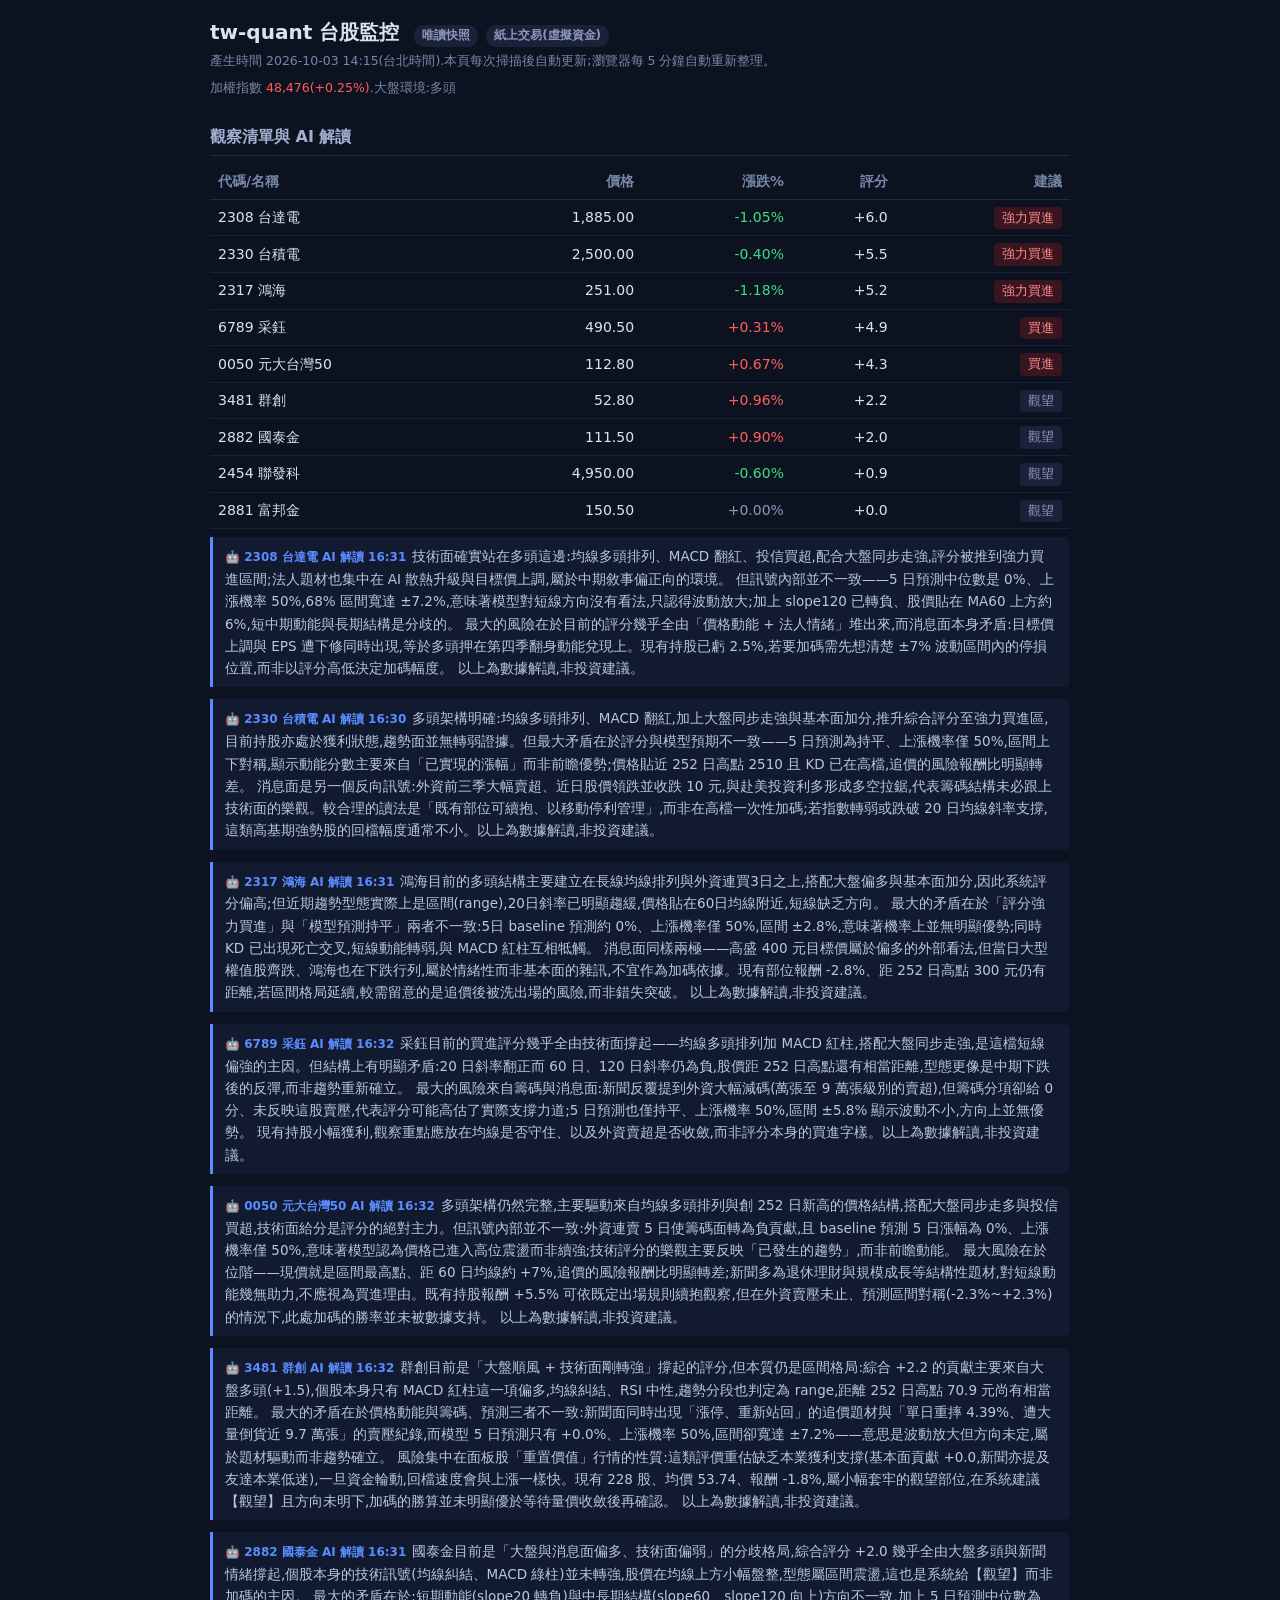
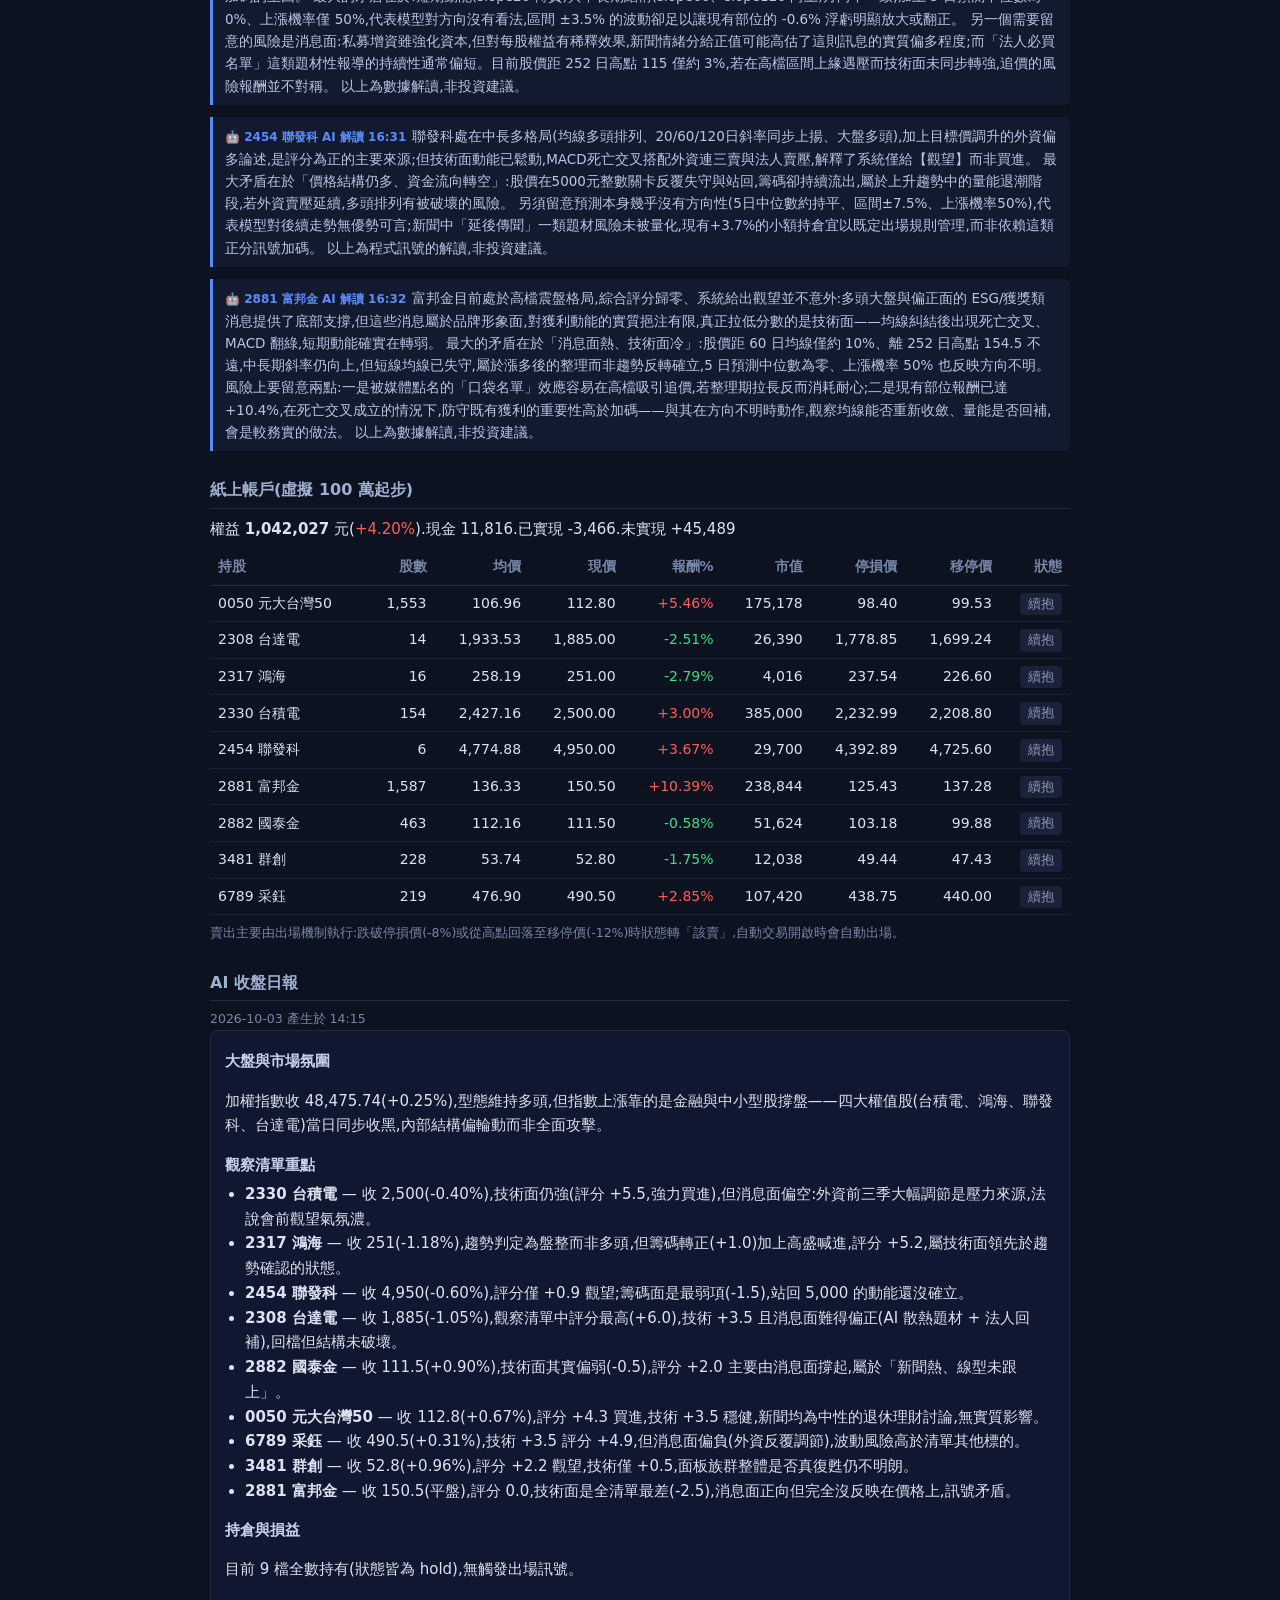
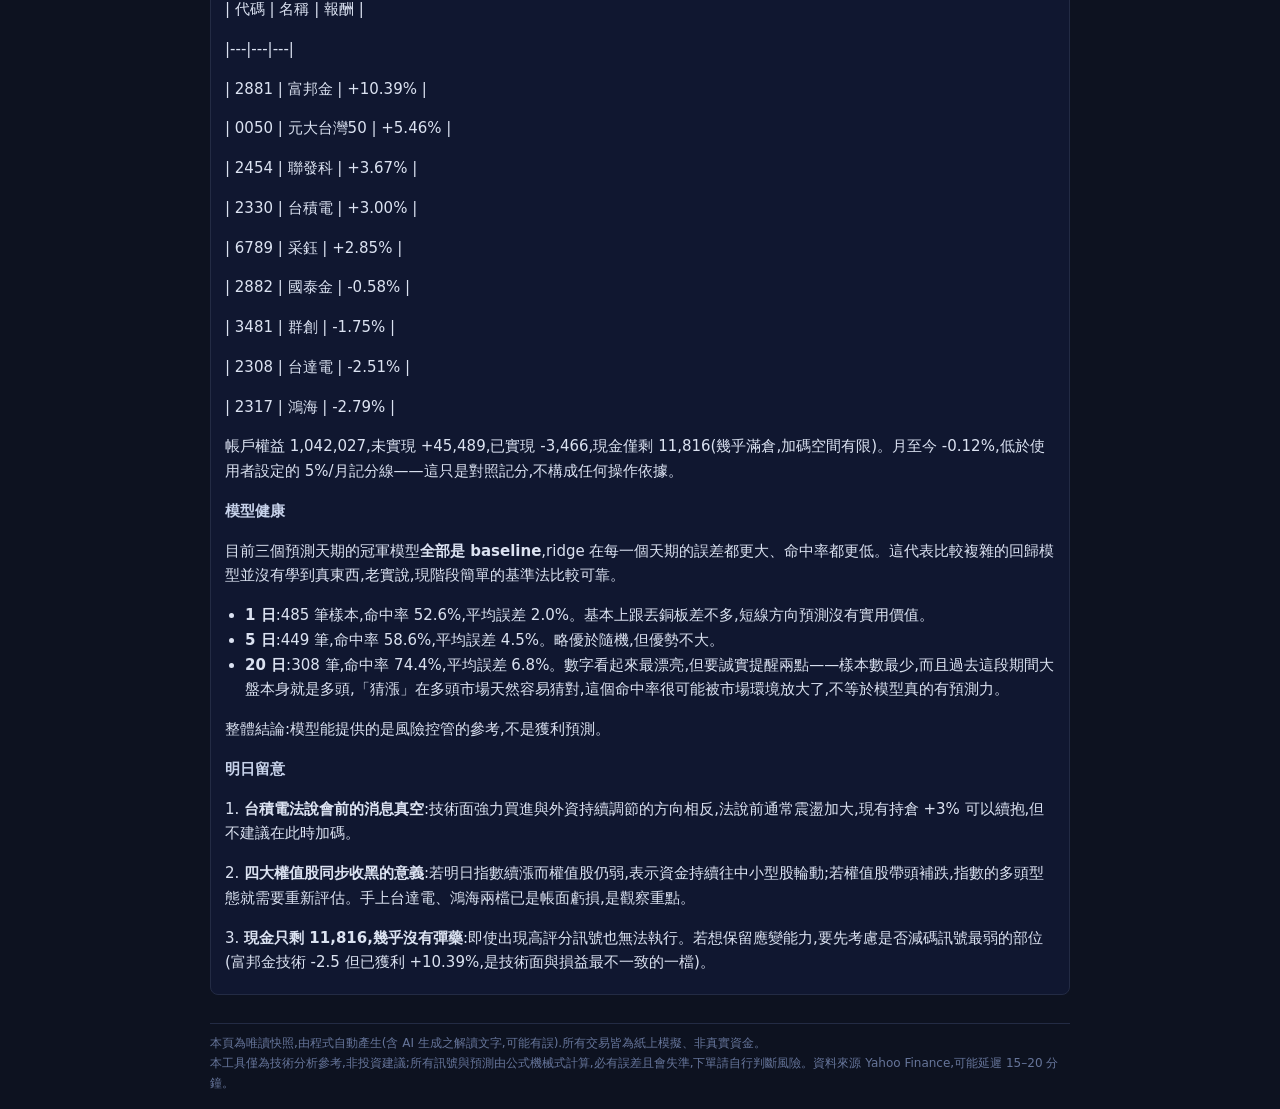
==== simple.html @ 651f79fe "snapshot 2026-10-03T14:15:48+08:00" ====
<!DOCTYPE html><html lang='zh-Hant'><head><meta charset='utf-8'><meta name='viewport' content='width=device-width,initial-scale=1'><meta http-equiv='refresh' content='300'><title>tw-quant 家用唯讀快照</title><style>
:root{color-scheme:dark}
body{margin:0;padding:16px;background:#0d1220;color:#dbe2f1;
  font:15px/1.65 "Microsoft JhengHei","PingFang TC",system-ui,sans-serif}
.wrap{max-width:860px;margin:0 auto}
h1{font-size:20px;margin:0 0 2px}
h2{font-size:16px;margin:26px 0 8px;color:#9fb0d0;border-bottom:1px solid #232b44;padding-bottom:4px}
h3,h4{margin:14px 0 4px;color:#c7d2ea}
.meta{color:#7787a8;font-size:12.5px}
table{width:100%;border-collapse:collapse;margin:8px 0;font-size:14px}
th{color:#7787a8;font-weight:600;text-align:right;padding:6px 8px;border-bottom:1px solid #232b44}
td{padding:6px 8px;text-align:right;border-bottom:1px solid #1a2138}
th:first-child,td:first-child{text-align:left}
.up{color:#ff5d5d}.down{color:#3ddc84}.flat{color:#8b98b8}
.rec{display:inline-block;padding:1px 8px;border-radius:4px;font-size:12.5px}
.rec.buy{background:#3a1520;color:#ff8a8a}.rec.sell{background:#0f2b1d;color:#5fe3a1}
.rec.hold{background:#1a2138;color:#8b98b8}
.ai{margin:2px 0 12px;padding:8px 12px;background:#121a30;border-left:3px solid #5b8cff;
  border-radius:0 6px 6px 0;font-size:13.5px;color:#b9c6e2}
.ai .t{color:#5b8cff;font-weight:600;font-size:12px;margin-right:6px}
.report{padding:4px 14px;background:#101730;border:1px solid #232b44;border-radius:8px}
.report ul{margin:4px 0;padding-left:20px}
.foot{margin-top:28px;padding-top:10px;border-top:1px solid #232b44;color:#66759a;font-size:12px}
.badge{display:inline-block;padding:1px 8px;border-radius:10px;background:#1a2138;
  color:#8b98b8;font-size:12px;margin-left:8px}
</style></head><body><div class='wrap'><h1>tw-quant 台股監控 <span class='badge'>唯讀快照</span><span class='badge'>紙上交易(虛擬資金)</span></h1><div class='meta'>產生時間 2026-10-03 14:15(台北時間).本頁每次掃描後自動更新;瀏覽器每 5 分鐘自動重新整理。</div><div class='meta' style='margin-top:6px'>加權指數 <span class='up'>48,476(+0.25%)</span>.大盤環境:多頭</div><h2>觀察清單與 AI 解讀</h2><table><tr><th>代碼/名稱</th><th>價格</th><th>漲跌%</th><th>評分</th><th>建議</th></tr><tr><td>2308 台達電</td><td>1,885.00</td><td class='down'>-1.05%</td><td>+6.0</td><td><span class='rec buy'>強力買進</span></td></tr><tr><td>2330 台積電</td><td>2,500.00</td><td class='down'>-0.40%</td><td>+5.5</td><td><span class='rec buy'>強力買進</span></td></tr><tr><td>2317 鴻海</td><td>251.00</td><td class='down'>-1.18%</td><td>+5.2</td><td><span class='rec buy'>強力買進</span></td></tr><tr><td>6789 采鈺</td><td>490.50</td><td class='up'>+0.31%</td><td>+4.9</td><td><span class='rec buy'>買進</span></td></tr><tr><td>0050 元大台灣50</td><td>112.80</td><td class='up'>+0.67%</td><td>+4.3</td><td><span class='rec buy'>買進</span></td></tr><tr><td>3481 群創</td><td>52.80</td><td class='up'>+0.96%</td><td>+2.2</td><td><span class='rec hold'>觀望</span></td></tr><tr><td>2882 國泰金</td><td>111.50</td><td class='up'>+0.90%</td><td>+2.0</td><td><span class='rec hold'>觀望</span></td></tr><tr><td>2454 聯發科</td><td>4,950.00</td><td class='down'>-0.60%</td><td>+0.9</td><td><span class='rec hold'>觀望</span></td></tr><tr><td>2881 富邦金</td><td>150.50</td><td class='flat'>+0.00%</td><td>+0.0</td><td><span class='rec hold'>觀望</span></td></tr></table><div class='ai'><span class='t'>🤖 2308 台達電 AI 解讀 16:31</span>技術面確實站在多頭這邊:均線多頭排列、MACD 翻紅、投信買超,配合大盤同步走強,評分被推到強力買進區間;法人題材也集中在 AI 散熱升級與目標價上調,屬於中期敘事偏正向的環境。

但訊號內部並不一致——5 日預測中位數是 0%、上漲機率 50%,68% 區間寬達 ±7.2%,意味著模型對短線方向沒有看法,只認得波動放大;加上 slope120 已轉負、股價貼在 MA60 上方約 6%,短中期動能與長期結構是分歧的。

最大的風險在於目前的評分幾乎全由「價格動能 + 法人情緒」堆出來,而消息面本身矛盾:目標價上調與 EPS 遭下修同時出現,等於多頭押在第四季翻身動能兌現上。現有持股已虧 2.5%,若要加碼需先想清楚 ±7% 波動區間內的停損位置,而非以評分高低決定加碼幅度。

以上為數據解讀,非投資建議。</div><div class='ai'><span class='t'>🤖 2330 台積電 AI 解讀 16:30</span>多頭架構明確:均線多頭排列、MACD 翻紅,加上大盤同步走強與基本面加分,推升綜合評分至強力買進區,目前持股亦處於獲利狀態,趨勢面並無轉弱證據。但最大矛盾在於評分與模型預期不一致——5 日預測為持平、上漲機率僅 50%,區間上下對稱,顯示動能分數主要來自「已實現的漲幅」而非前瞻優勢;價格貼近 252 日高點 2510 且 KD 已在高檔,追價的風險報酬比明顯轉差。

消息面是另一個反向訊號:外資前三季大幅賣超、近日股價領跌並收跌 10 元,與赴美投資利多形成多空拉鋸,代表籌碼結構未必跟上技術面的樂觀。較合理的讀法是「既有部位可續抱、以移動停利管理」,而非在高檔一次性加碼;若指數轉弱或跌破 20 日均線斜率支撐,這類高基期強勢股的回檔幅度通常不小。以上為數據解讀,非投資建議。</div><div class='ai'><span class='t'>🤖 2317 鴻海 AI 解讀 16:31</span>鴻海目前的多頭結構主要建立在長線均線排列與外資連買3日之上,搭配大盤偏多與基本面加分,因此系統評分偏高;但近期趨勢型態實際上是區間(range),20日斜率已明顯趨緩,價格貼在60日均線附近,短線缺乏方向。

最大的矛盾在於「評分強力買進」與「模型預測持平」兩者不一致:5日 baseline 預測約 0%、上漲機率僅 50%,區間 ±2.8%,意味著機率上並無明顯優勢;同時 KD 已出現死亡交叉,短線動能轉弱,與 MACD 紅柱互相牴觸。

消息面同樣兩極——高盛 400 元目標價屬於偏多的外部看法,但當日大型權值股齊跌、鴻海也在下跌行列,屬於情緒性而非基本面的雜訊,不宜作為加碼依據。現有部位報酬 -2.8%、距 252 日高點 300 元仍有距離,若區間格局延續,較需留意的是追價後被洗出場的風險,而非錯失突破。

以上為數據解讀,非投資建議。</div><div class='ai'><span class='t'>🤖 6789 采鈺 AI 解讀 16:32</span>采鈺目前的買進評分幾乎全由技術面撐起——均線多頭排列加 MACD 紅柱,搭配大盤同步走強,是這檔短線偏強的主因。但結構上有明顯矛盾:20 日斜率翻正而 60 日、120 日斜率仍為負,股價距 252 日高點還有相當距離,型態更像是中期下跌後的反彈,而非趨勢重新確立。

最大的風險來自籌碼與消息面:新聞反覆提到外資大幅減碼(萬張至 9 萬張級別的賣超),但籌碼分項卻給 0 分、未反映這股賣壓,代表評分可能高估了實際支撐力道;5 日預測也僅持平、上漲機率 50%,區間 ±5.8% 顯示波動不小,方向上並無優勢。

現有持股小幅獲利,觀察重點應放在均線是否守住、以及外資賣超是否收斂,而非評分本身的買進字樣。以上為數據解讀,非投資建議。</div><div class='ai'><span class='t'>🤖 0050 元大台灣50 AI 解讀 16:32</span>多頭架構仍然完整,主要驅動來自均線多頭排列與創 252 日新高的價格結構,搭配大盤同步走多與投信買超,技術面給分是評分的絕對主力。但訊號內部並不一致:外資連賣 5 日使籌碼面轉為負貢獻,且 baseline 預測 5 日漲幅為 0%、上漲機率僅 50%,意味著模型認為價格已進入高位震盪而非續強;技術評分的樂觀主要反映「已發生的趨勢」,而非前瞻動能。

最大風險在於位階——現價就是區間最高點、距 60 日均線約 +7%,追價的風險報酬比明顯轉差;新聞多為退休理財與規模成長等結構性題材,對短線動能幾無助力,不應視為買進理由。既有持股報酬 +5.5% 可依既定出場規則續抱觀察,但在外資賣壓未止、預測區間對稱(-2.3%~+2.3%)的情況下,此處加碼的勝率並未被數據支持。

以上為數據解讀,非投資建議。</div><div class='ai'><span class='t'>🤖 3481 群創 AI 解讀 16:32</span>群創目前是「大盤順風 + 技術面剛轉強」撐起的評分,但本質仍是區間格局:綜合 +2.2 的貢獻主要來自大盤多頭(+1.5),個股本身只有 MACD 紅柱這一項偏多,均線糾結、RSI 中性,趨勢分段也判定為 range,距離 252 日高點 70.9 元尚有相當距離。

最大的矛盾在於價格動能與籌碼、預測三者不一致:新聞面同時出現「漲停、重新站回」的追價題材與「單日重摔 4.39%、遭大量倒貨近 9.7 萬張」的賣壓紀錄,而模型 5 日預測只有 +0.0%、上漲機率 50%,區間卻寬達 ±7.2%——意思是波動放大但方向未定,屬於題材驅動而非趨勢確立。

風險集中在面板股「重置價值」行情的性質:這類評價重估缺乏本業獲利支撐(基本面貢獻 +0.0,新聞亦提及友達本業低迷),一旦資金輪動,回檔速度會與上漲一樣快。現有 228 股、均價 53.74、報酬 -1.8%,屬小幅套牢的觀望部位,在系統建議【觀望】且方向未明下,加碼的勝算並未明顯優於等待量價收斂後再確認。

以上為數據解讀,非投資建議。</div><div class='ai'><span class='t'>🤖 2882 國泰金 AI 解讀 16:31</span>國泰金目前是「大盤與消息面偏多、技術面偏弱」的分歧格局,綜合評分 +2.0 幾乎全由大盤多頭與新聞情緒撐起,個股本身的技術訊號(均線糾結、MACD 綠柱)並未轉強,股價在均線上方小幅盤整,型態屬區間震盪,這也是系統給【觀望】而非加碼的主因。

最大的矛盾在於:短期動能(slope20 轉負)與中長期結構(slope60、slope120 向上)方向不一致,加上 5 日預測中位數為 0%、上漲機率僅 50%,代表模型對方向沒有看法,區間 ±3.5% 的波動卻足以讓現有部位的 -0.6% 浮虧明顯放大或翻正。

另一個需要留意的風險是消息面:私募增資雖強化資本,但對每股權益有稀釋效果,新聞情緒分給正值可能高估了這則訊息的實質偏多程度;而「法人必買名單」這類題材性報導的持續性通常偏短。目前股價距 252 日高點 115 僅約 3%,若在高檔區間上緣遇壓而技術面未同步轉強,追價的風險報酬並不對稱。

以上為數據解讀,非投資建議。</div><div class='ai'><span class='t'>🤖 2454 聯發科 AI 解讀 16:31</span>聯發科處在中長多格局(均線多頭排列、20/60/120日斜率同步上揚、大盤多頭),加上目標價調升的外資偏多論述,是評分為正的主要來源;但技術面動能已鬆動,MACD死亡交叉搭配外資連三賣與法人賣壓,解釋了系統僅給【觀望】而非買進。

最大矛盾在於「價格結構仍多、資金流向轉空」:股價在5000元整數關卡反覆失守與站回,籌碼卻持續流出,屬於上升趨勢中的量能退潮階段,若外資賣壓延續,多頭排列有被破壞的風險。

另須留意預測本身幾乎沒有方向性(5日中位數約持平、區間±7.5%、上漲機率50%),代表模型對後續走勢無優勢可言;新聞中「延後傳聞」一類題材風險未被量化,現有+3.7%的小額持倉宜以既定出場規則管理,而非依賴這類正分訊號加碼。

以上為程式訊號的解讀,非投資建議。</div><div class='ai'><span class='t'>🤖 2881 富邦金 AI 解讀 16:32</span>富邦金目前處於高檔震盤格局,綜合評分歸零、系統給出觀望並不意外:多頭大盤與偏正面的 ESG/獲獎類消息提供了底部支撐,但這些消息屬於品牌形象面,對獲利動能的實質挹注有限,真正拉低分數的是技術面——均線糾結後出現死亡交叉、MACD 翻綠,短期動能確實在轉弱。

最大的矛盾在於「消息面熱、技術面冷」:股價距 60 日均線僅約 10%、離 252 日高點 154.5 不遠,中長期斜率仍向上,但短線均線已失守,屬於漲多後的整理而非趨勢反轉確立,5 日預測中位數為零、上漲機率 50% 也反映方向不明。

風險上要留意兩點:一是被媒體點名的「口袋名單」效應容易在高檔吸引追價,若整理期拉長反而消耗耐心;二是現有部位報酬已達 +10.4%,在死亡交叉成立的情況下,防守既有獲利的重要性高於加碼——與其在方向不明時動作,觀察均線能否重新收斂、量能是否回補,會是較務實的做法。

以上為數據解讀,非投資建議。</div><h2>紙上帳戶(虛擬 100 萬起步)</h2><div>權益 <b>1,042,027</b> 元(<span class='up'>+4.20%</span>).現金 11,816.已實現 -3,466.未實現 +45,489</div><table><tr><th>持股</th><th>股數</th><th>均價</th><th>現價</th><th>報酬%</th><th>市值</th><th>停損價</th><th>移停價</th><th>狀態</th></tr><tr><td>0050 元大台灣50</td><td>1,553</td><td>106.96</td><td>112.80</td><td class='up'>+5.46%</td><td>175,178</td><td>98.40</td><td>99.53</td><td><span class='rec hold'>續抱</span></td></tr><tr><td>2308 台達電</td><td>14</td><td>1,933.53</td><td>1,885.00</td><td class='down'>-2.51%</td><td>26,390</td><td>1,778.85</td><td>1,699.24</td><td><span class='rec hold'>續抱</span></td></tr><tr><td>2317 鴻海</td><td>16</td><td>258.19</td><td>251.00</td><td class='down'>-2.79%</td><td>4,016</td><td>237.54</td><td>226.60</td><td><span class='rec hold'>續抱</span></td></tr><tr><td>2330 台積電</td><td>154</td><td>2,427.16</td><td>2,500.00</td><td class='up'>+3.00%</td><td>385,000</td><td>2,232.99</td><td>2,208.80</td><td><span class='rec hold'>續抱</span></td></tr><tr><td>2454 聯發科</td><td>6</td><td>4,774.88</td><td>4,950.00</td><td class='up'>+3.67%</td><td>29,700</td><td>4,392.89</td><td>4,725.60</td><td><span class='rec hold'>續抱</span></td></tr><tr><td>2881 富邦金</td><td>1,587</td><td>136.33</td><td>150.50</td><td class='up'>+10.39%</td><td>238,844</td><td>125.43</td><td>137.28</td><td><span class='rec hold'>續抱</span></td></tr><tr><td>2882 國泰金</td><td>463</td><td>112.16</td><td>111.50</td><td class='down'>-0.58%</td><td>51,624</td><td>103.18</td><td>99.88</td><td><span class='rec hold'>續抱</span></td></tr><tr><td>3481 群創</td><td>228</td><td>53.74</td><td>52.80</td><td class='down'>-1.75%</td><td>12,038</td><td>49.44</td><td>47.43</td><td><span class='rec hold'>續抱</span></td></tr><tr><td>6789 采鈺</td><td>219</td><td>476.90</td><td>490.50</td><td class='up'>+2.85%</td><td>107,420</td><td>438.75</td><td>440.00</td><td><span class='rec hold'>續抱</span></td></tr></table><div class='meta'>賣出主要由出場機制執行:跌破停損價(-8%)或從高點回落至移停價(-12%)時狀態轉「該賣」,自動交易開啟時會自動出場。</div><h2>AI 收盤日報</h2><div class='meta'>2026-10-03 產生於 14:15</div><div class='report'><h4>大盤與市場氛圍</h4>
<p>加權指數收 48,475.74(+0.25%),型態維持多頭,但指數上漲靠的是金融與中小型股撐盤——四大權值股(台積電、鴻海、聯發科、台達電)當日同步收黑,內部結構偏輪動而非全面攻擊。</p>
<h4>觀察清單重點</h4>
<ul>
<li><strong>2330 台積電</strong> — 收 2,500(-0.40%),技術面仍強(評分 +5.5,強力買進),但消息面偏空:外資前三季大幅調節是壓力來源,法說會前觀望氣氛濃。</li>
<li><strong>2317 鴻海</strong> — 收 251(-1.18%),趨勢判定為盤整而非多頭,但籌碼轉正(+1.0)加上高盛喊進,評分 +5.2,屬技術面領先於趨勢確認的狀態。</li>
<li><strong>2454 聯發科</strong> — 收 4,950(-0.60%),評分僅 +0.9 觀望;籌碼面是最弱項(-1.5),站回 5,000 的動能還沒確立。</li>
<li><strong>2308 台達電</strong> — 收 1,885(-1.05%),觀察清單中評分最高(+6.0),技術 +3.5 且消息面難得偏正(AI 散熱題材 + 法人回補),回檔但結構未破壞。</li>
<li><strong>2882 國泰金</strong> — 收 111.5(+0.90%),技術面其實偏弱(-0.5),評分 +2.0 主要由消息面撐起,屬於「新聞熱、線型未跟上」。</li>
<li><strong>0050 元大台灣50</strong> — 收 112.8(+0.67%),評分 +4.3 買進,技術 +3.5 穩健,新聞均為中性的退休理財討論,無實質影響。</li>
<li><strong>6789 采鈺</strong> — 收 490.5(+0.31%),技術 +3.5 評分 +4.9,但消息面偏負(外資反覆調節),波動風險高於清單其他標的。</li>
<li><strong>3481 群創</strong> — 收 52.8(+0.96%),評分 +2.2 觀望,技術僅 +0.5,面板族群整體是否真復甦仍不明朗。</li>
<li><strong>2881 富邦金</strong> — 收 150.5(平盤),評分 0.0,技術面是全清單最差(-2.5),消息面正向但完全沒反映在價格上,訊號矛盾。</li>
</ul>
<h4>持倉與損益</h4>
<p>目前 9 檔全數持有(狀態皆為 hold),無觸發出場訊號。</p>
<p>| 代碼 | 名稱 | 報酬 |</p>
<p>|---|---|---|</p>
<p>| 2881 | 富邦金 | +10.39% |</p>
<p>| 0050 | 元大台灣50 | +5.46% |</p>
<p>| 2454 | 聯發科 | +3.67% |</p>
<p>| 2330 | 台積電 | +3.00% |</p>
<p>| 6789 | 采鈺 | +2.85% |</p>
<p>| 2882 | 國泰金 | -0.58% |</p>
<p>| 3481 | 群創 | -1.75% |</p>
<p>| 2308 | 台達電 | -2.51% |</p>
<p>| 2317 | 鴻海 | -2.79% |</p>
<p>帳戶權益 1,042,027,未實現 +45,489,已實現 -3,466,現金僅剩 11,816(幾乎滿倉,加碼空間有限)。月至今 -0.12%,低於使用者設定的 5%/月記分線——這只是對照記分,不構成任何操作依據。</p>
<h4>模型健康</h4>
<p>目前三個預測天期的冠軍模型<strong>全部是 baseline</strong>,ridge 在每一個天期的誤差都更大、命中率都更低。這代表比較複雜的回歸模型並沒有學到真東西,老實說,現階段簡單的基準法比較可靠。</p>
<ul>
<li><strong>1 日</strong>:485 筆樣本,命中率 52.6%,平均誤差 2.0%。基本上跟丟銅板差不多,短線方向預測沒有實用價值。</li>
<li><strong>5 日</strong>:449 筆,命中率 58.6%,平均誤差 4.5%。略優於隨機,但優勢不大。</li>
<li><strong>20 日</strong>:308 筆,命中率 74.4%,平均誤差 6.8%。數字看起來最漂亮,但要誠實提醒兩點——樣本數最少,而且過去這段期間大盤本身就是多頭,「猜漲」在多頭市場天然容易猜對,這個命中率很可能被市場環境放大了,不等於模型真的有預測力。</li>
</ul>
<p>整體結論:模型能提供的是風險控管的參考,不是獲利預測。</p>
<h4>明日留意</h4>
<p>1. <strong>台積電法說會前的消息真空</strong>:技術面強力買進與外資持續調節的方向相反,法說前通常震盪加大,現有持倉 +3% 可以續抱,但不建議在此時加碼。</p>
<p>2. <strong>四大權值股同步收黑的意義</strong>:若明日指數續漲而權值股仍弱,表示資金持續往中小型股輪動;若權值股帶頭補跌,指數的多頭型態就需要重新評估。手上台達電、鴻海兩檔已是帳面虧損,是觀察重點。</p>
<p>3. <strong>現金只剩 11,816,幾乎沒有彈藥</strong>:即使出現高評分訊號也無法執行。若想保留應變能力,要先考慮是否減碼訊號最弱的部位(富邦金技術 -2.5 但已獲利 +10.39%,是技術面與損益最不一致的一檔)。</p></div><div class='foot'>本頁為唯讀快照,由程式自動產生(含 AI 生成之解讀文字,可能有誤).所有交易皆為紙上模擬、非真實資金。<br>本工具僅為技術分析參考,非投資建議;所有訊號與預測由公式機械式計算,必有誤差且會失準,下單請自行判斷風險。資料來源 Yahoo Finance,可能延遲 15–20 分鐘。</div></div></body></html>
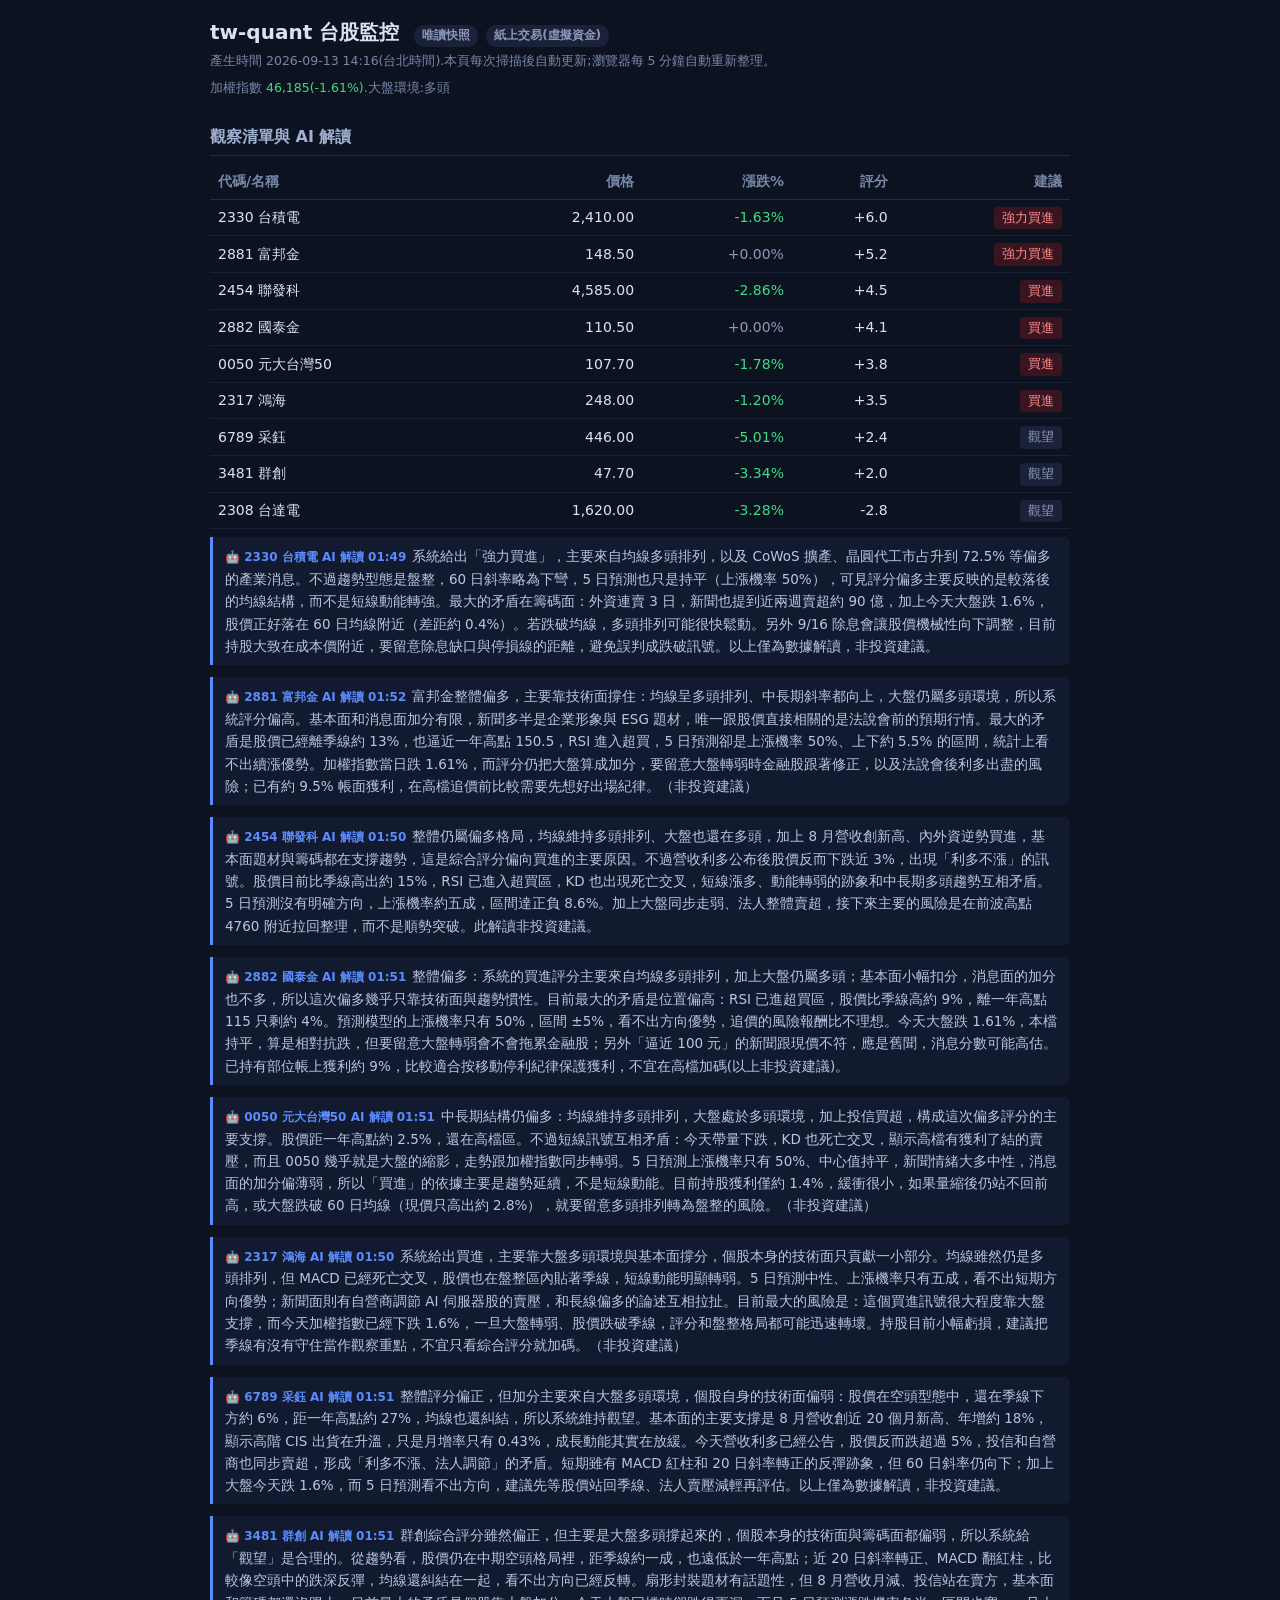
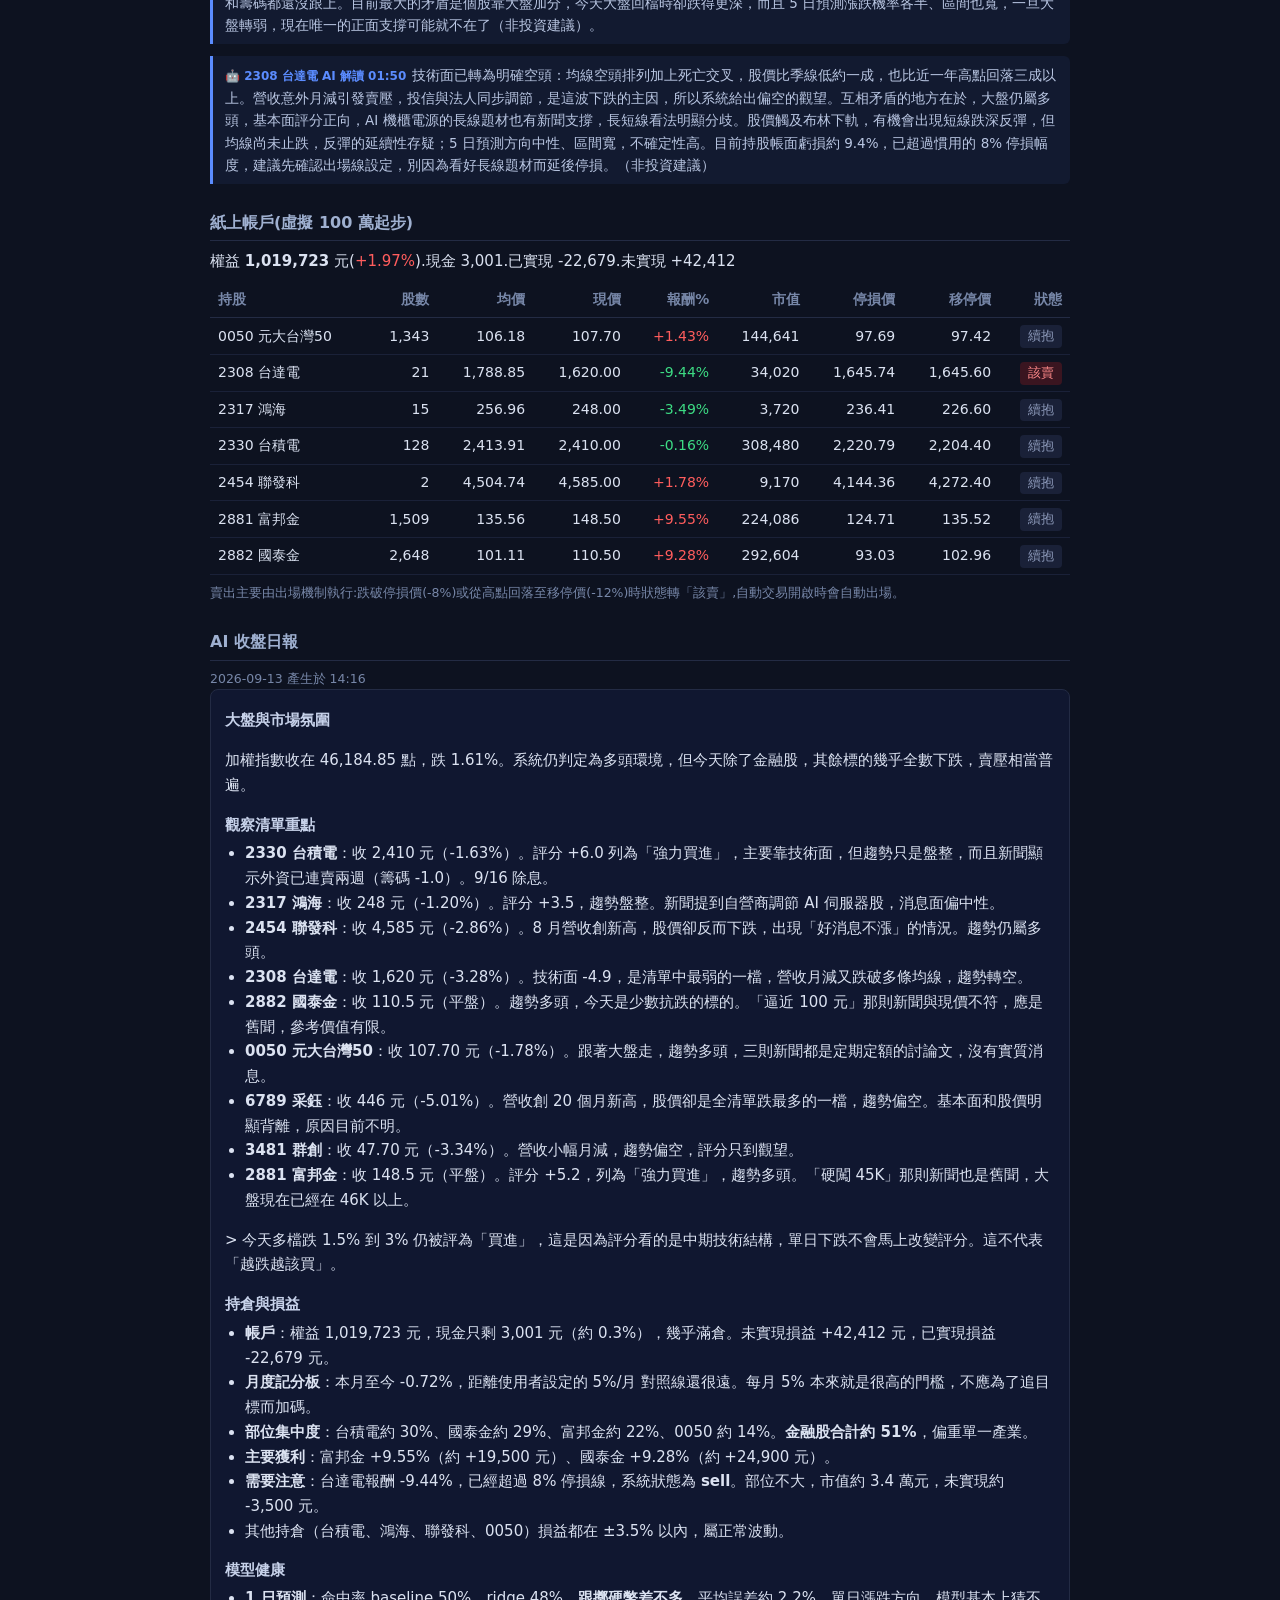
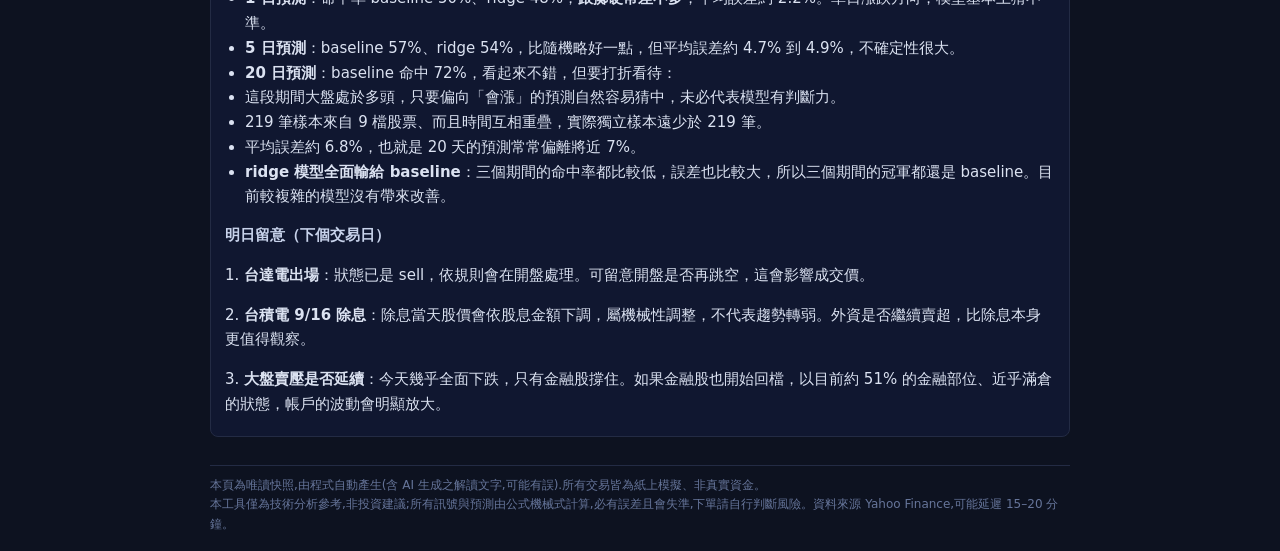
==== commit 6d9b55d8: "snapshot 2026-09-13T14:16:33+08:00" ====
--- a/simple.html
+++ b/simple.html
@@ -23,89 +23,41 @@
 .foot{margin-top:28px;padding-top:10px;border-top:1px solid #232b44;color:#66759a;font-size:12px}
 .badge{display:inline-block;padding:1px 8px;border-radius:10px;background:#1a2138;
   color:#8b98b8;font-size:12px;margin-left:8px}
-</style></head><body><div class='wrap'><h1>tw-quant 台股監控 <span class='badge'>唯讀快照</span><span class='badge'>紙上交易(虛擬資金)</span></h1><div class='meta'>產生時間 2026-10-03 14:15(台北時間).本頁每次掃描後自動更新;瀏覽器每 5 分鐘自動重新整理。</div><div class='meta' style='margin-top:6px'>加權指數 <span class='up'>48,476(+0.25%)</span>.大盤環境:多頭</div><h2>觀察清單與 AI 解讀</h2><table><tr><th>代碼/名稱</th><th>價格</th><th>漲跌%</th><th>評分</th><th>建議</th></tr><tr><td>2308 台達電</td><td>1,885.00</td><td class='down'>-1.05%</td><td>+6.0</td><td><span class='rec buy'>強力買進</span></td></tr><tr><td>2330 台積電</td><td>2,500.00</td><td class='down'>-0.40%</td><td>+5.5</td><td><span class='rec buy'>強力買進</span></td></tr><tr><td>2317 鴻海</td><td>251.00</td><td class='down'>-1.18%</td><td>+5.2</td><td><span class='rec buy'>強力買進</span></td></tr><tr><td>6789 采鈺</td><td>490.50</td><td class='up'>+0.31%</td><td>+4.9</td><td><span class='rec buy'>買進</span></td></tr><tr><td>0050 元大台灣50</td><td>112.80</td><td class='up'>+0.67%</td><td>+4.3</td><td><span class='rec buy'>買進</span></td></tr><tr><td>3481 群創</td><td>52.80</td><td class='up'>+0.96%</td><td>+2.2</td><td><span class='rec hold'>觀望</span></td></tr><tr><td>2882 國泰金</td><td>111.50</td><td class='up'>+0.90%</td><td>+2.0</td><td><span class='rec hold'>觀望</span></td></tr><tr><td>2454 聯發科</td><td>4,950.00</td><td class='down'>-0.60%</td><td>+0.9</td><td><span class='rec hold'>觀望</span></td></tr><tr><td>2881 富邦金</td><td>150.50</td><td class='flat'>+0.00%</td><td>+0.0</td><td><span class='rec hold'>觀望</span></td></tr></table><div class='ai'><span class='t'>🤖 2308 台達電 AI 解讀 16:31</span>技術面確實站在多頭這邊:均線多頭排列、MACD 翻紅、投信買超,配合大盤同步走強,評分被推到強力買進區間;法人題材也集中在 AI 散熱升級與目標價上調,屬於中期敘事偏正向的環境。
-
-但訊號內部並不一致——5 日預測中位數是 0%、上漲機率 50%,68% 區間寬達 ±7.2%,意味著模型對短線方向沒有看法,只認得波動放大;加上 slope120 已轉負、股價貼在 MA60 上方約 6%,短中期動能與長期結構是分歧的。
-
-最大的風險在於目前的評分幾乎全由「價格動能 + 法人情緒」堆出來,而消息面本身矛盾:目標價上調與 EPS 遭下修同時出現,等於多頭押在第四季翻身動能兌現上。現有持股已虧 2.5%,若要加碼需先想清楚 ±7% 波動區間內的停損位置,而非以評分高低決定加碼幅度。
-
-以上為數據解讀,非投資建議。</div><div class='ai'><span class='t'>🤖 2330 台積電 AI 解讀 16:30</span>多頭架構明確:均線多頭排列、MACD 翻紅,加上大盤同步走強與基本面加分,推升綜合評分至強力買進區,目前持股亦處於獲利狀態,趨勢面並無轉弱證據。但最大矛盾在於評分與模型預期不一致——5 日預測為持平、上漲機率僅 50%,區間上下對稱,顯示動能分數主要來自「已實現的漲幅」而非前瞻優勢;價格貼近 252 日高點 2510 且 KD 已在高檔,追價的風險報酬比明顯轉差。
-
-消息面是另一個反向訊號:外資前三季大幅賣超、近日股價領跌並收跌 10 元,與赴美投資利多形成多空拉鋸,代表籌碼結構未必跟上技術面的樂觀。較合理的讀法是「既有部位可續抱、以移動停利管理」,而非在高檔一次性加碼;若指數轉弱或跌破 20 日均線斜率支撐,這類高基期強勢股的回檔幅度通常不小。以上為數據解讀,非投資建議。</div><div class='ai'><span class='t'>🤖 2317 鴻海 AI 解讀 16:31</span>鴻海目前的多頭結構主要建立在長線均線排列與外資連買3日之上,搭配大盤偏多與基本面加分,因此系統評分偏高;但近期趨勢型態實際上是區間(range),20日斜率已明顯趨緩,價格貼在60日均線附近,短線缺乏方向。
-
-最大的矛盾在於「評分強力買進」與「模型預測持平」兩者不一致:5日 baseline 預測約 0%、上漲機率僅 50%,區間 ±2.8%,意味著機率上並無明顯優勢;同時 KD 已出現死亡交叉,短線動能轉弱,與 MACD 紅柱互相牴觸。
-
-消息面同樣兩極——高盛 400 元目標價屬於偏多的外部看法,但當日大型權值股齊跌、鴻海也在下跌行列,屬於情緒性而非基本面的雜訊,不宜作為加碼依據。現有部位報酬 -2.8%、距 252 日高點 300 元仍有距離,若區間格局延續,較需留意的是追價後被洗出場的風險,而非錯失突破。
-
-以上為數據解讀,非投資建議。</div><div class='ai'><span class='t'>🤖 6789 采鈺 AI 解讀 16:32</span>采鈺目前的買進評分幾乎全由技術面撐起——均線多頭排列加 MACD 紅柱,搭配大盤同步走強,是這檔短線偏強的主因。但結構上有明顯矛盾:20 日斜率翻正而 60 日、120 日斜率仍為負,股價距 252 日高點還有相當距離,型態更像是中期下跌後的反彈,而非趨勢重新確立。
-
-最大的風險來自籌碼與消息面:新聞反覆提到外資大幅減碼(萬張至 9 萬張級別的賣超),但籌碼分項卻給 0 分、未反映這股賣壓,代表評分可能高估了實際支撐力道;5 日預測也僅持平、上漲機率 50%,區間 ±5.8% 顯示波動不小,方向上並無優勢。
-
-現有持股小幅獲利,觀察重點應放在均線是否守住、以及外資賣超是否收斂,而非評分本身的買進字樣。以上為數據解讀,非投資建議。</div><div class='ai'><span class='t'>🤖 0050 元大台灣50 AI 解讀 16:32</span>多頭架構仍然完整,主要驅動來自均線多頭排列與創 252 日新高的價格結構,搭配大盤同步走多與投信買超,技術面給分是評分的絕對主力。但訊號內部並不一致:外資連賣 5 日使籌碼面轉為負貢獻,且 baseline 預測 5 日漲幅為 0%、上漲機率僅 50%,意味著模型認為價格已進入高位震盪而非續強;技術評分的樂觀主要反映「已發生的趨勢」,而非前瞻動能。
-
-最大風險在於位階——現價就是區間最高點、距 60 日均線約 +7%,追價的風險報酬比明顯轉差;新聞多為退休理財與規模成長等結構性題材,對短線動能幾無助力,不應視為買進理由。既有持股報酬 +5.5% 可依既定出場規則續抱觀察,但在外資賣壓未止、預測區間對稱(-2.3%~+2.3%)的情況下,此處加碼的勝率並未被數據支持。
-
-以上為數據解讀,非投資建議。</div><div class='ai'><span class='t'>🤖 3481 群創 AI 解讀 16:32</span>群創目前是「大盤順風 + 技術面剛轉強」撐起的評分,但本質仍是區間格局:綜合 +2.2 的貢獻主要來自大盤多頭(+1.5),個股本身只有 MACD 紅柱這一項偏多,均線糾結、RSI 中性,趨勢分段也判定為 range,距離 252 日高點 70.9 元尚有相當距離。
-
-最大的矛盾在於價格動能與籌碼、預測三者不一致:新聞面同時出現「漲停、重新站回」的追價題材與「單日重摔 4.39%、遭大量倒貨近 9.7 萬張」的賣壓紀錄,而模型 5 日預測只有 +0.0%、上漲機率 50%,區間卻寬達 ±7.2%——意思是波動放大但方向未定,屬於題材驅動而非趨勢確立。
-
-風險集中在面板股「重置價值」行情的性質:這類評價重估缺乏本業獲利支撐(基本面貢獻 +0.0,新聞亦提及友達本業低迷),一旦資金輪動,回檔速度會與上漲一樣快。現有 228 股、均價 53.74、報酬 -1.8%,屬小幅套牢的觀望部位,在系統建議【觀望】且方向未明下,加碼的勝算並未明顯優於等待量價收斂後再確認。
-
-以上為數據解讀,非投資建議。</div><div class='ai'><span class='t'>🤖 2882 國泰金 AI 解讀 16:31</span>國泰金目前是「大盤與消息面偏多、技術面偏弱」的分歧格局,綜合評分 +2.0 幾乎全由大盤多頭與新聞情緒撐起,個股本身的技術訊號(均線糾結、MACD 綠柱)並未轉強,股價在均線上方小幅盤整,型態屬區間震盪,這也是系統給【觀望】而非加碼的主因。
-
-最大的矛盾在於:短期動能(slope20 轉負)與中長期結構(slope60、slope120 向上)方向不一致,加上 5 日預測中位數為 0%、上漲機率僅 50%,代表模型對方向沒有看法,區間 ±3.5% 的波動卻足以讓現有部位的 -0.6% 浮虧明顯放大或翻正。
-
-另一個需要留意的風險是消息面:私募增資雖強化資本,但對每股權益有稀釋效果,新聞情緒分給正值可能高估了這則訊息的實質偏多程度;而「法人必買名單」這類題材性報導的持續性通常偏短。目前股價距 252 日高點 115 僅約 3%,若在高檔區間上緣遇壓而技術面未同步轉強,追價的風險報酬並不對稱。
-
-以上為數據解讀,非投資建議。</div><div class='ai'><span class='t'>🤖 2454 聯發科 AI 解讀 16:31</span>聯發科處在中長多格局(均線多頭排列、20/60/120日斜率同步上揚、大盤多頭),加上目標價調升的外資偏多論述,是評分為正的主要來源;但技術面動能已鬆動,MACD死亡交叉搭配外資連三賣與法人賣壓,解釋了系統僅給【觀望】而非買進。
-
-最大矛盾在於「價格結構仍多、資金流向轉空」:股價在5000元整數關卡反覆失守與站回,籌碼卻持續流出,屬於上升趨勢中的量能退潮階段,若外資賣壓延續,多頭排列有被破壞的風險。
-
-另須留意預測本身幾乎沒有方向性(5日中位數約持平、區間±7.5%、上漲機率50%),代表模型對後續走勢無優勢可言;新聞中「延後傳聞」一類題材風險未被量化,現有+3.7%的小額持倉宜以既定出場規則管理,而非依賴這類正分訊號加碼。
-
-以上為程式訊號的解讀,非投資建議。</div><div class='ai'><span class='t'>🤖 2881 富邦金 AI 解讀 16:32</span>富邦金目前處於高檔震盤格局,綜合評分歸零、系統給出觀望並不意外:多頭大盤與偏正面的 ESG/獲獎類消息提供了底部支撐,但這些消息屬於品牌形象面,對獲利動能的實質挹注有限,真正拉低分數的是技術面——均線糾結後出現死亡交叉、MACD 翻綠,短期動能確實在轉弱。
-
-最大的矛盾在於「消息面熱、技術面冷」:股價距 60 日均線僅約 10%、離 252 日高點 154.5 不遠,中長期斜率仍向上,但短線均線已失守,屬於漲多後的整理而非趨勢反轉確立,5 日預測中位數為零、上漲機率 50% 也反映方向不明。
-
-風險上要留意兩點:一是被媒體點名的「口袋名單」效應容易在高檔吸引追價,若整理期拉長反而消耗耐心;二是現有部位報酬已達 +10.4%,在死亡交叉成立的情況下,防守既有獲利的重要性高於加碼——與其在方向不明時動作,觀察均線能否重新收斂、量能是否回補,會是較務實的做法。
-
-以上為數據解讀,非投資建議。</div><h2>紙上帳戶(虛擬 100 萬起步)</h2><div>權益 <b>1,042,027</b> 元(<span class='up'>+4.20%</span>).現金 11,816.已實現 -3,466.未實現 +45,489</div><table><tr><th>持股</th><th>股數</th><th>均價</th><th>現價</th><th>報酬%</th><th>市值</th><th>停損價</th><th>移停價</th><th>狀態</th></tr><tr><td>0050 元大台灣50</td><td>1,553</td><td>106.96</td><td>112.80</td><td class='up'>+5.46%</td><td>175,178</td><td>98.40</td><td>99.53</td><td><span class='rec hold'>續抱</span></td></tr><tr><td>2308 台達電</td><td>14</td><td>1,933.53</td><td>1,885.00</td><td class='down'>-2.51%</td><td>26,390</td><td>1,778.85</td><td>1,699.24</td><td><span class='rec hold'>續抱</span></td></tr><tr><td>2317 鴻海</td><td>16</td><td>258.19</td><td>251.00</td><td class='down'>-2.79%</td><td>4,016</td><td>237.54</td><td>226.60</td><td><span class='rec hold'>續抱</span></td></tr><tr><td>2330 台積電</td><td>154</td><td>2,427.16</td><td>2,500.00</td><td class='up'>+3.00%</td><td>385,000</td><td>2,232.99</td><td>2,208.80</td><td><span class='rec hold'>續抱</span></td></tr><tr><td>2454 聯發科</td><td>6</td><td>4,774.88</td><td>4,950.00</td><td class='up'>+3.67%</td><td>29,700</td><td>4,392.89</td><td>4,725.60</td><td><span class='rec hold'>續抱</span></td></tr><tr><td>2881 富邦金</td><td>1,587</td><td>136.33</td><td>150.50</td><td class='up'>+10.39%</td><td>238,844</td><td>125.43</td><td>137.28</td><td><span class='rec hold'>續抱</span></td></tr><tr><td>2882 國泰金</td><td>463</td><td>112.16</td><td>111.50</td><td class='down'>-0.58%</td><td>51,624</td><td>103.18</td><td>99.88</td><td><span class='rec hold'>續抱</span></td></tr><tr><td>3481 群創</td><td>228</td><td>53.74</td><td>52.80</td><td class='down'>-1.75%</td><td>12,038</td><td>49.44</td><td>47.43</td><td><span class='rec hold'>續抱</span></td></tr><tr><td>6789 采鈺</td><td>219</td><td>476.90</td><td>490.50</td><td class='up'>+2.85%</td><td>107,420</td><td>438.75</td><td>440.00</td><td><span class='rec hold'>續抱</span></td></tr></table><div class='meta'>賣出主要由出場機制執行:跌破停損價(-8%)或從高點回落至移停價(-12%)時狀態轉「該賣」,自動交易開啟時會自動出場。</div><h2>AI 收盤日報</h2><div class='meta'>2026-10-03 產生於 14:15</div><div class='report'><h4>大盤與市場氛圍</h4>
-<p>加權指數收 48,475.74(+0.25%),型態維持多頭,但指數上漲靠的是金融與中小型股撐盤——四大權值股(台積電、鴻海、聯發科、台達電)當日同步收黑,內部結構偏輪動而非全面攻擊。</p>
+</style></head><body><div class='wrap'><h1>tw-quant 台股監控 <span class='badge'>唯讀快照</span><span class='badge'>紙上交易(虛擬資金)</span></h1><div class='meta'>產生時間 2026-09-13 14:16(台北時間).本頁每次掃描後自動更新;瀏覽器每 5 分鐘自動重新整理。</div><div class='meta' style='margin-top:6px'>加權指數 <span class='down'>46,185(-1.61%)</span>.大盤環境:多頭</div><h2>觀察清單與 AI 解讀</h2><table><tr><th>代碼/名稱</th><th>價格</th><th>漲跌%</th><th>評分</th><th>建議</th></tr><tr><td>2330 台積電</td><td>2,410.00</td><td class='down'>-1.63%</td><td>+6.0</td><td><span class='rec buy'>強力買進</span></td></tr><tr><td>2881 富邦金</td><td>148.50</td><td class='flat'>+0.00%</td><td>+5.2</td><td><span class='rec buy'>強力買進</span></td></tr><tr><td>2454 聯發科</td><td>4,585.00</td><td class='down'>-2.86%</td><td>+4.5</td><td><span class='rec buy'>買進</span></td></tr><tr><td>2882 國泰金</td><td>110.50</td><td class='flat'>+0.00%</td><td>+4.1</td><td><span class='rec buy'>買進</span></td></tr><tr><td>0050 元大台灣50</td><td>107.70</td><td class='down'>-1.78%</td><td>+3.8</td><td><span class='rec buy'>買進</span></td></tr><tr><td>2317 鴻海</td><td>248.00</td><td class='down'>-1.20%</td><td>+3.5</td><td><span class='rec buy'>買進</span></td></tr><tr><td>6789 采鈺</td><td>446.00</td><td class='down'>-5.01%</td><td>+2.4</td><td><span class='rec hold'>觀望</span></td></tr><tr><td>3481 群創</td><td>47.70</td><td class='down'>-3.34%</td><td>+2.0</td><td><span class='rec hold'>觀望</span></td></tr><tr><td>2308 台達電</td><td>1,620.00</td><td class='down'>-3.28%</td><td>-2.8</td><td><span class='rec hold'>觀望</span></td></tr></table><div class='ai'><span class='t'>🤖 2330 台積電 AI 解讀 01:49</span>系統給出「強力買進」，主要來自均線多頭排列，以及 CoWoS 擴產、晶圓代工市占升到 72.5% 等偏多的產業消息。不過趨勢型態是盤整，60 日斜率略為下彎，5 日預測也只是持平（上漲機率 50%），可見評分偏多主要反映的是較落後的均線結構，而不是短線動能轉強。最大的矛盾在籌碼面：外資連賣 3 日，新聞也提到近兩週賣超約 90 億，加上今天大盤跌 1.6%，股價正好落在 60 日均線附近（差距約 0.4%）。若跌破均線，多頭排列可能很快鬆動。另外 9/16 除息會讓股價機械性向下調整，目前持股大致在成本價附近，要留意除息缺口與停損線的距離，避免誤判成跌破訊號。以上僅為數據解讀，非投資建議。</div><div class='ai'><span class='t'>🤖 2881 富邦金 AI 解讀 01:52</span>富邦金整體偏多，主要靠技術面撐住：均線呈多頭排列、中長期斜率都向上，大盤仍屬多頭環境，所以系統評分偏高。基本面和消息面加分有限，新聞多半是企業形象與 ESG 題材，唯一跟股價直接相關的是法說會前的預期行情。最大的矛盾是股價已經離季線約 13%，也逼近一年高點 150.5，RSI 進入超買，5 日預測卻是上漲機率 50%、上下約 5.5% 的區間，統計上看不出續漲優勢。加權指數當日跌 1.61%，而評分仍把大盤算成加分，要留意大盤轉弱時金融股跟著修正，以及法說會後利多出盡的風險；已有約 9.5% 帳面獲利，在高檔追價前比較需要先想好出場紀律。（非投資建議）</div><div class='ai'><span class='t'>🤖 2454 聯發科 AI 解讀 01:50</span>整體仍屬偏多格局，均線維持多頭排列、大盤也還在多頭，加上 8 月營收創新高、內外資逆勢買進，基本面題材與籌碼都在支撐趨勢，這是綜合評分偏向買進的主要原因。不過營收利多公布後股價反而下跌近 3%，出現「利多不漲」的訊號。股價目前比季線高出約 15%，RSI 已進入超買區，KD 也出現死亡交叉，短線漲多、動能轉弱的跡象和中長期多頭趨勢互相矛盾。5 日預測沒有明確方向，上漲機率約五成，區間達正負 8.6%。加上大盤同步走弱、法人整體賣超，接下來主要的風險是在前波高點 4760 附近拉回整理，而不是順勢突破。此解讀非投資建議。</div><div class='ai'><span class='t'>🤖 2882 國泰金 AI 解讀 01:51</span>整體偏多：系統的買進評分主要來自均線多頭排列，加上大盤仍屬多頭；基本面小幅扣分，消息面的加分也不多，所以這次偏多幾乎只靠技術面與趨勢慣性。目前最大的矛盾是位置偏高：RSI 已進超買區，股價比季線高約 9%，離一年高點 115 只剩約 4%。預測模型的上漲機率只有 50%，區間 ±5%，看不出方向優勢，追價的風險報酬比不理想。今天大盤跌 1.61%，本檔持平，算是相對抗跌，但要留意大盤轉弱會不會拖累金融股；另外「逼近 100 元」的新聞跟現價不符，應是舊聞，消息分數可能高估。已持有部位帳上獲利約 9%，比較適合按移動停利紀律保護獲利，不宜在高檔加碼(以上非投資建議)。</div><div class='ai'><span class='t'>🤖 0050 元大台灣50 AI 解讀 01:51</span>中長期結構仍偏多：均線維持多頭排列，大盤處於多頭環境，加上投信買超，構成這次偏多評分的主要支撐。股價距一年高點約 2.5%，還在高檔區。不過短線訊號互相矛盾：今天帶量下跌，KD 也死亡交叉，顯示高檔有獲利了結的賣壓，而且 0050 幾乎就是大盤的縮影，走勢跟加權指數同步轉弱。5 日預測上漲機率只有 50%、中心值持平，新聞情緒大多中性，消息面的加分偏薄弱，所以「買進」的依據主要是趨勢延續，不是短線動能。目前持股獲利僅約 1.4%，緩衝很小，如果量縮後仍站不回前高，或大盤跌破 60 日均線（現價只高出約 2.8%），就要留意多頭排列轉為盤整的風險。（非投資建議）</div><div class='ai'><span class='t'>🤖 2317 鴻海 AI 解讀 01:50</span>系統給出買進，主要靠大盤多頭環境與基本面撐分，個股本身的技術面只貢獻一小部分。均線雖然仍是多頭排列，但 MACD 已經死亡交叉，股價也在盤整區內貼著季線，短線動能明顯轉弱。5 日預測中性、上漲機率只有五成，看不出短期方向優勢；新聞面則有自營商調節 AI 伺服器股的賣壓，和長線偏多的論述互相拉扯。目前最大的風險是：這個買進訊號很大程度靠大盤支撐，而今天加權指數已經下跌 1.6%，一旦大盤轉弱、股價跌破季線，評分和盤整格局都可能迅速轉壞。持股目前小幅虧損，建議把季線有沒有守住當作觀察重點，不宜只看綜合評分就加碼。（非投資建議）</div><div class='ai'><span class='t'>🤖 6789 采鈺 AI 解讀 01:51</span>整體評分偏正，但加分主要來自大盤多頭環境，個股自身的技術面偏弱：股價在空頭型態中，還在季線下方約 6%，距一年高點約 27%，均線也還糾結，所以系統維持觀望。基本面的主要支撐是 8 月營收創近 20 個月新高、年增約 18%，顯示高階 CIS 出貨在升溫，只是月增率只有 0.43%，成長動能其實在放緩。今天營收利多已經公告，股價反而跌超過 5%，投信和自營商也同步賣超，形成「利多不漲、法人調節」的矛盾。短期雖有 MACD 紅柱和 20 日斜率轉正的反彈跡象，但 60 日斜率仍向下；加上大盤今天跌 1.6%，而 5 日預測看不出方向，建議先等股價站回季線、法人賣壓減輕再評估。以上僅為數據解讀，非投資建議。</div><div class='ai'><span class='t'>🤖 3481 群創 AI 解讀 01:51</span>群創綜合評分雖然偏正，但主要是大盤多頭撐起來的，個股本身的技術面與籌碼面都偏弱，所以系統給「觀望」是合理的。從趨勢看，股價仍在中期空頭格局裡，距季線約一成，也遠低於一年高點；近 20 日斜率轉正、MACD 翻紅柱，比較像空頭中的跌深反彈，均線還糾結在一起，看不出方向已經反轉。扇形封裝題材有話題性，但 8 月營收月減、投信站在賣方，基本面和籌碼都還沒跟上。目前最大的矛盾是個股靠大盤加分，今天大盤回檔時卻跌得更深，而且 5 日預測漲跌機率各半、區間也寬，一旦大盤轉弱，現在唯一的正面支撐可能就不在了（非投資建議）。</div><div class='ai'><span class='t'>🤖 2308 台達電 AI 解讀 01:50</span>技術面已轉為明確空頭：均線空頭排列加上死亡交叉，股價比季線低約一成，也比近一年高點回落三成以上。營收意外月減引發賣壓，投信與法人同步調節，是這波下跌的主因，所以系統給出偏空的觀望。互相矛盾的地方在於，大盤仍屬多頭，基本面評分正向，AI 機櫃電源的長線題材也有新聞支撐，長短線看法明顯分歧。股價觸及布林下軌，有機會出現短線跌深反彈，但均線尚未止跌，反彈的延續性存疑；5 日預測方向中性、區間寬，不確定性高。目前持股帳面虧損約 9.4%，已超過慣用的 8% 停損幅度，建議先確認出場線設定，別因為看好長線題材而延後停損。（非投資建議）</div><h2>紙上帳戶(虛擬 100 萬起步)</h2><div>權益 <b>1,019,723</b> 元(<span class='up'>+1.97%</span>).現金 3,001.已實現 -22,679.未實現 +42,412</div><table><tr><th>持股</th><th>股數</th><th>均價</th><th>現價</th><th>報酬%</th><th>市值</th><th>停損價</th><th>移停價</th><th>狀態</th></tr><tr><td>0050 元大台灣50</td><td>1,343</td><td>106.18</td><td>107.70</td><td class='up'>+1.43%</td><td>144,641</td><td>97.69</td><td>97.42</td><td><span class='rec hold'>續抱</span></td></tr><tr><td>2308 台達電</td><td>21</td><td>1,788.85</td><td>1,620.00</td><td class='down'>-9.44%</td><td>34,020</td><td>1,645.74</td><td>1,645.60</td><td><span class='rec buy'>該賣</span></td></tr><tr><td>2317 鴻海</td><td>15</td><td>256.96</td><td>248.00</td><td class='down'>-3.49%</td><td>3,720</td><td>236.41</td><td>226.60</td><td><span class='rec hold'>續抱</span></td></tr><tr><td>2330 台積電</td><td>128</td><td>2,413.91</td><td>2,410.00</td><td class='down'>-0.16%</td><td>308,480</td><td>2,220.79</td><td>2,204.40</td><td><span class='rec hold'>續抱</span></td></tr><tr><td>2454 聯發科</td><td>2</td><td>4,504.74</td><td>4,585.00</td><td class='up'>+1.78%</td><td>9,170</td><td>4,144.36</td><td>4,272.40</td><td><span class='rec hold'>續抱</span></td></tr><tr><td>2881 富邦金</td><td>1,509</td><td>135.56</td><td>148.50</td><td class='up'>+9.55%</td><td>224,086</td><td>124.71</td><td>135.52</td><td><span class='rec hold'>續抱</span></td></tr><tr><td>2882 國泰金</td><td>2,648</td><td>101.11</td><td>110.50</td><td class='up'>+9.28%</td><td>292,604</td><td>93.03</td><td>102.96</td><td><span class='rec hold'>續抱</span></td></tr></table><div class='meta'>賣出主要由出場機制執行:跌破停損價(-8%)或從高點回落至移停價(-12%)時狀態轉「該賣」,自動交易開啟時會自動出場。</div><h2>AI 收盤日報</h2><div class='meta'>2026-09-13 產生於 14:16</div><div class='report'><h4>大盤與市場氛圍</h4>
+<p>加權指數收在 46,184.85 點，跌 1.61%。系統仍判定為多頭環境，但今天除了金融股，其餘標的幾乎全數下跌，賣壓相當普遍。</p>
 <h4>觀察清單重點</h4>
 <ul>
-<li><strong>2330 台積電</strong> — 收 2,500(-0.40%),技術面仍強(評分 +5.5,強力買進),但消息面偏空:外資前三季大幅調節是壓力來源,法說會前觀望氣氛濃。</li>
-<li><strong>2317 鴻海</strong> — 收 251(-1.18%),趨勢判定為盤整而非多頭,但籌碼轉正(+1.0)加上高盛喊進,評分 +5.2,屬技術面領先於趨勢確認的狀態。</li>
-<li><strong>2454 聯發科</strong> — 收 4,950(-0.60%),評分僅 +0.9 觀望;籌碼面是最弱項(-1.5),站回 5,000 的動能還沒確立。</li>
-<li><strong>2308 台達電</strong> — 收 1,885(-1.05%),觀察清單中評分最高(+6.0),技術 +3.5 且消息面難得偏正(AI 散熱題材 + 法人回補),回檔但結構未破壞。</li>
-<li><strong>2882 國泰金</strong> — 收 111.5(+0.90%),技術面其實偏弱(-0.5),評分 +2.0 主要由消息面撐起,屬於「新聞熱、線型未跟上」。</li>
-<li><strong>0050 元大台灣50</strong> — 收 112.8(+0.67%),評分 +4.3 買進,技術 +3.5 穩健,新聞均為中性的退休理財討論,無實質影響。</li>
-<li><strong>6789 采鈺</strong> — 收 490.5(+0.31%),技術 +3.5 評分 +4.9,但消息面偏負(外資反覆調節),波動風險高於清單其他標的。</li>
-<li><strong>3481 群創</strong> — 收 52.8(+0.96%),評分 +2.2 觀望,技術僅 +0.5,面板族群整體是否真復甦仍不明朗。</li>
-<li><strong>2881 富邦金</strong> — 收 150.5(平盤),評分 0.0,技術面是全清單最差(-2.5),消息面正向但完全沒反映在價格上,訊號矛盾。</li>
+<li><strong>2330 台積電</strong>：收 2,410 元（-1.63%）。評分 +6.0 列為「強力買進」，主要靠技術面，但趨勢只是盤整，而且新聞顯示外資已連賣兩週（籌碼 -1.0）。9/16 除息。</li>
+<li><strong>2317 鴻海</strong>：收 248 元（-1.20%）。評分 +3.5，趨勢盤整。新聞提到自營商調節 AI 伺服器股，消息面偏中性。</li>
+<li><strong>2454 聯發科</strong>：收 4,585 元（-2.86%）。8 月營收創新高，股價卻反而下跌，出現「好消息不漲」的情況。趨勢仍屬多頭。</li>
+<li><strong>2308 台達電</strong>：收 1,620 元（-3.28%）。技術面 -4.9，是清單中最弱的一檔，營收月減又跌破多條均線，趨勢轉空。</li>
+<li><strong>2882 國泰金</strong>：收 110.5 元（平盤）。趨勢多頭，今天是少數抗跌的標的。「逼近 100 元」那則新聞與現價不符，應是舊聞，參考價值有限。</li>
+<li><strong>0050 元大台灣50</strong>：收 107.70 元（-1.78%）。跟著大盤走，趨勢多頭，三則新聞都是定期定額的討論文，沒有實質消息。</li>
+<li><strong>6789 采鈺</strong>：收 446 元（-5.01%）。營收創 20 個月新高，股價卻是全清單跌最多的一檔，趨勢偏空。基本面和股價明顯背離，原因目前不明。</li>
+<li><strong>3481 群創</strong>：收 47.70 元（-3.34%）。營收小幅月減，趨勢偏空，評分只到觀望。</li>
+<li><strong>2881 富邦金</strong>：收 148.5 元（平盤）。評分 +5.2，列為「強力買進」，趨勢多頭。「硬闖 45K」那則新聞也是舊聞，大盤現在已經在 46K 以上。</li>
 </ul>
+<p>&gt; 今天多檔跌 1.5% 到 3% 仍被評為「買進」，這是因為評分看的是中期技術結構，單日下跌不會馬上改變評分。這不代表「越跌越該買」。</p>
 <h4>持倉與損益</h4>
-<p>目前 9 檔全數持有(狀態皆為 hold),無觸發出場訊號。</p>
-<p>| 代碼 | 名稱 | 報酬 |</p>
-<p>|---|---|---|</p>
-<p>| 2881 | 富邦金 | +10.39% |</p>
-<p>| 0050 | 元大台灣50 | +5.46% |</p>
-<p>| 2454 | 聯發科 | +3.67% |</p>
-<p>| 2330 | 台積電 | +3.00% |</p>
-<p>| 6789 | 采鈺 | +2.85% |</p>
-<p>| 2882 | 國泰金 | -0.58% |</p>
-<p>| 3481 | 群創 | -1.75% |</p>
-<p>| 2308 | 台達電 | -2.51% |</p>
-<p>| 2317 | 鴻海 | -2.79% |</p>
-<p>帳戶權益 1,042,027,未實現 +45,489,已實現 -3,466,現金僅剩 11,816(幾乎滿倉,加碼空間有限)。月至今 -0.12%,低於使用者設定的 5%/月記分線——這只是對照記分,不構成任何操作依據。</p>
+<ul>
+<li><strong>帳戶</strong>：權益 1,019,723 元，現金只剩 3,001 元（約 0.3%），幾乎滿倉。未實現損益 +42,412 元，已實現損益 -22,679 元。</li>
+<li><strong>月度記分板</strong>：本月至今 -0.72%，距離使用者設定的 5%/月 對照線還很遠。每月 5% 本來就是很高的門檻，不應為了追目標而加碼。</li>
+<li><strong>部位集中度</strong>：台積電約 30%、國泰金約 29%、富邦金約 22%、0050 約 14%。<strong>金融股合計約 51%</strong>，偏重單一產業。</li>
+<li><strong>主要獲利</strong>：富邦金 +9.55%（約 +19,500 元）、國泰金 +9.28%（約 +24,900 元）。</li>
+<li><strong>需要注意</strong>：台達電報酬 -9.44%，已經超過 8% 停損線，系統狀態為 <strong>sell</strong>。部位不大，市值約 3.4 萬元，未實現約 -3,500 元。</li>
+<li>其他持倉（台積電、鴻海、聯發科、0050）損益都在 ±3.5% 以內，屬正常波動。</li>
+</ul>
 <h4>模型健康</h4>
-<p>目前三個預測天期的冠軍模型<strong>全部是 baseline</strong>,ridge 在每一個天期的誤差都更大、命中率都更低。這代表比較複雜的回歸模型並沒有學到真東西,老實說,現階段簡單的基準法比較可靠。</p>
 <ul>
-<li><strong>1 日</strong>:485 筆樣本,命中率 52.6%,平均誤差 2.0%。基本上跟丟銅板差不多,短線方向預測沒有實用價值。</li>
-<li><strong>5 日</strong>:449 筆,命中率 58.6%,平均誤差 4.5%。略優於隨機,但優勢不大。</li>
-<li><strong>20 日</strong>:308 筆,命中率 74.4%,平均誤差 6.8%。數字看起來最漂亮,但要誠實提醒兩點——樣本數最少,而且過去這段期間大盤本身就是多頭,「猜漲」在多頭市場天然容易猜對,這個命中率很可能被市場環境放大了,不等於模型真的有預測力。</li>
+<li><strong>1 日預測</strong>：命中率 baseline 50%、ridge 48%，<strong>跟擲硬幣差不多</strong>，平均誤差約 2.2%。單日漲跌方向，模型基本上猜不準。</li>
+<li><strong>5 日預測</strong>：baseline 57%、ridge 54%，比隨機略好一點，但平均誤差約 4.7% 到 4.9%，不確定性很大。</li>
+<li><strong>20 日預測</strong>：baseline 命中 72%，看起來不錯，但要打折看待：</li>
+<li>這段期間大盤處於多頭，只要偏向「會漲」的預測自然容易猜中，未必代表模型有判斷力。</li>
+<li>219 筆樣本來自 9 檔股票、而且時間互相重疊，實際獨立樣本遠少於 219 筆。</li>
+<li>平均誤差約 6.8%，也就是 20 天的預測常常偏離將近 7%。</li>
+<li><strong>ridge 模型全面輸給 baseline</strong>：三個期間的命中率都比較低，誤差也比較大，所以三個期間的冠軍都還是 baseline。目前較複雜的模型沒有帶來改善。</li>
 </ul>
-<p>整體結論:模型能提供的是風險控管的參考,不是獲利預測。</p>
-<h4>明日留意</h4>
-<p>1. <strong>台積電法說會前的消息真空</strong>:技術面強力買進與外資持續調節的方向相反,法說前通常震盪加大,現有持倉 +3% 可以續抱,但不建議在此時加碼。</p>
-<p>2. <strong>四大權值股同步收黑的意義</strong>:若明日指數續漲而權值股仍弱,表示資金持續往中小型股輪動;若權值股帶頭補跌,指數的多頭型態就需要重新評估。手上台達電、鴻海兩檔已是帳面虧損,是觀察重點。</p>
-<p>3. <strong>現金只剩 11,816,幾乎沒有彈藥</strong>:即使出現高評分訊號也無法執行。若想保留應變能力,要先考慮是否減碼訊號最弱的部位(富邦金技術 -2.5 但已獲利 +10.39%,是技術面與損益最不一致的一檔)。</p></div><div class='foot'>本頁為唯讀快照,由程式自動產生(含 AI 生成之解讀文字,可能有誤).所有交易皆為紙上模擬、非真實資金。<br>本工具僅為技術分析參考,非投資建議;所有訊號與預測由公式機械式計算,必有誤差且會失準,下單請自行判斷風險。資料來源 Yahoo Finance,可能延遲 15–20 分鐘。</div></div></body></html>+<h4>明日留意（下個交易日）</h4>
+<p>1. <strong>台達電出場</strong>：狀態已是 sell，依規則會在開盤處理。可留意開盤是否再跳空，這會影響成交價。</p>
+<p>2. <strong>台積電 9/16 除息</strong>：除息當天股價會依股息金額下調，屬機械性調整，不代表趨勢轉弱。外資是否繼續賣超，比除息本身更值得觀察。</p>
+<p>3. <strong>大盤賣壓是否延續</strong>：今天幾乎全面下跌，只有金融股撐住。如果金融股也開始回檔，以目前約 51% 的金融部位、近乎滿倉的狀態，帳戶的波動會明顯放大。</p></div><div class='foot'>本頁為唯讀快照,由程式自動產生(含 AI 生成之解讀文字,可能有誤).所有交易皆為紙上模擬、非真實資金。<br>本工具僅為技術分析參考,非投資建議;所有訊號與預測由公式機械式計算,必有誤差且會失準,下單請自行判斷風險。資料來源 Yahoo Finance,可能延遲 15–20 分鐘。</div></div></body></html>
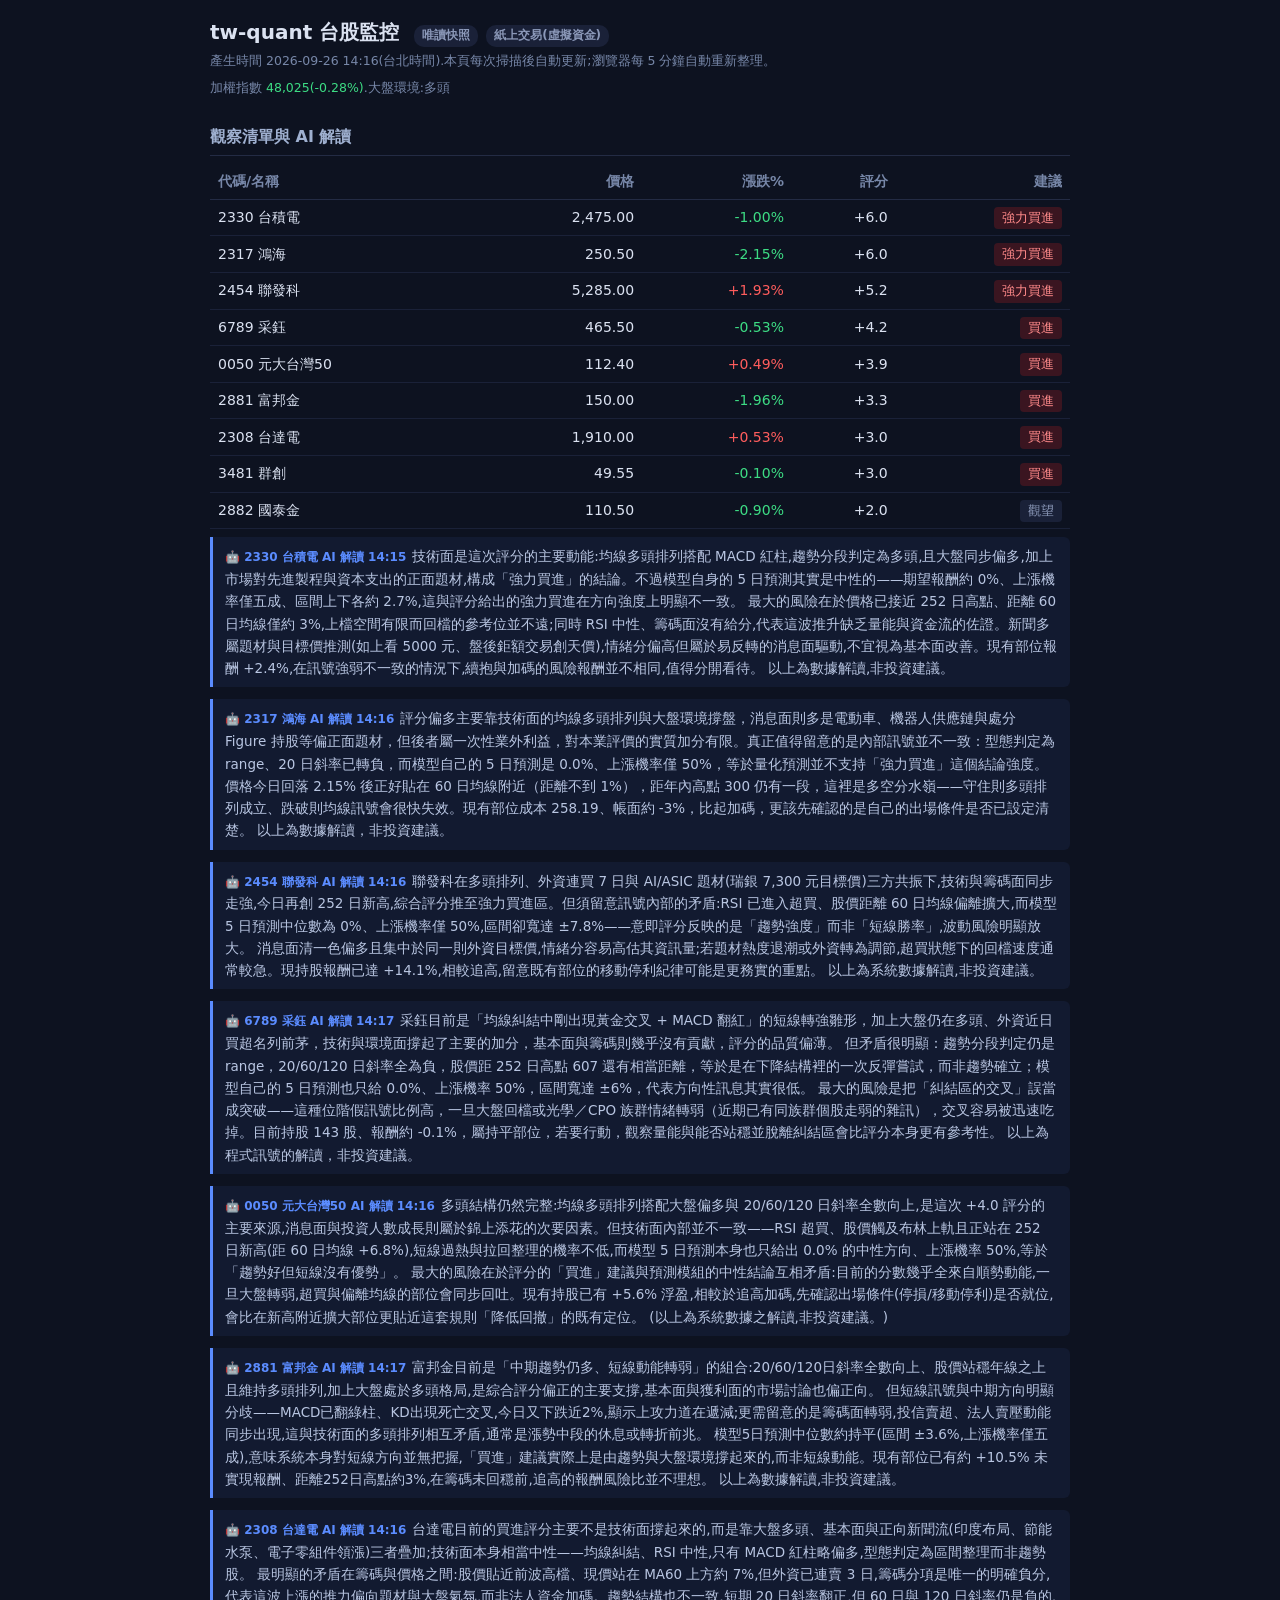
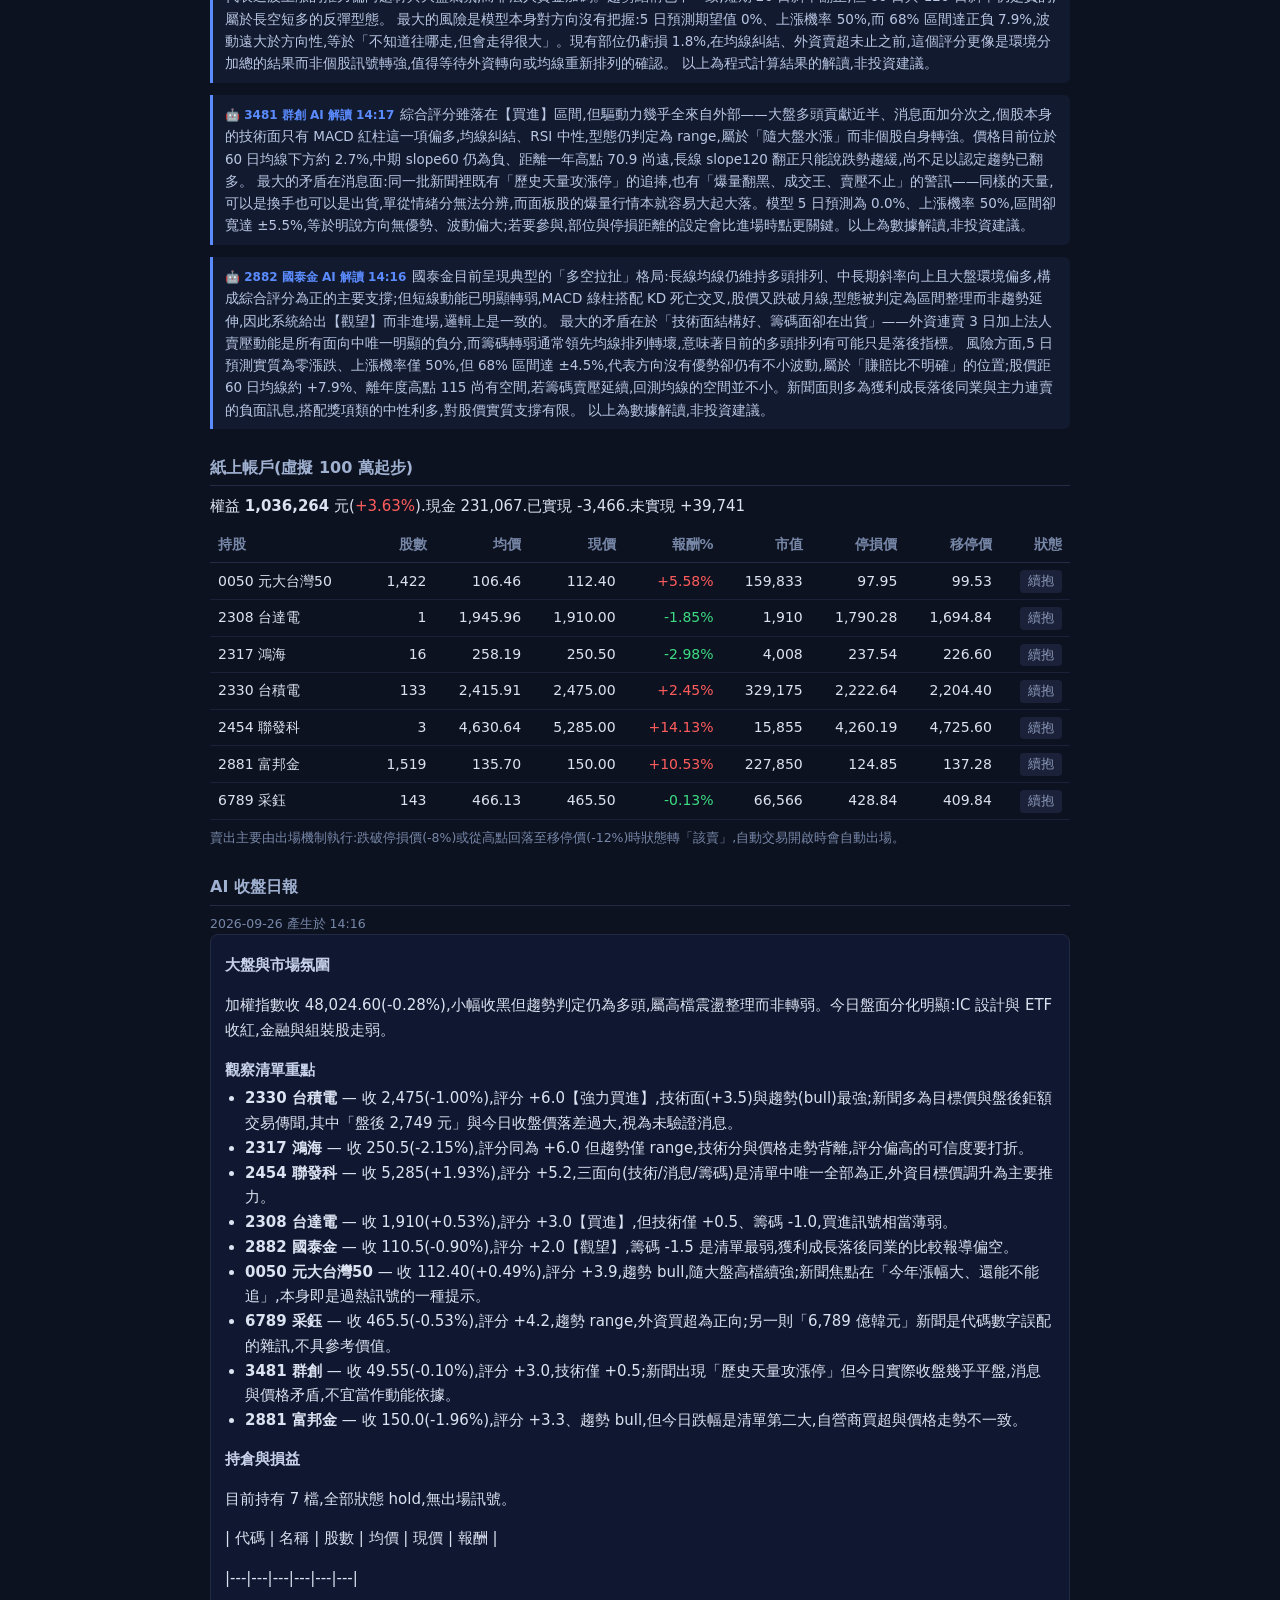
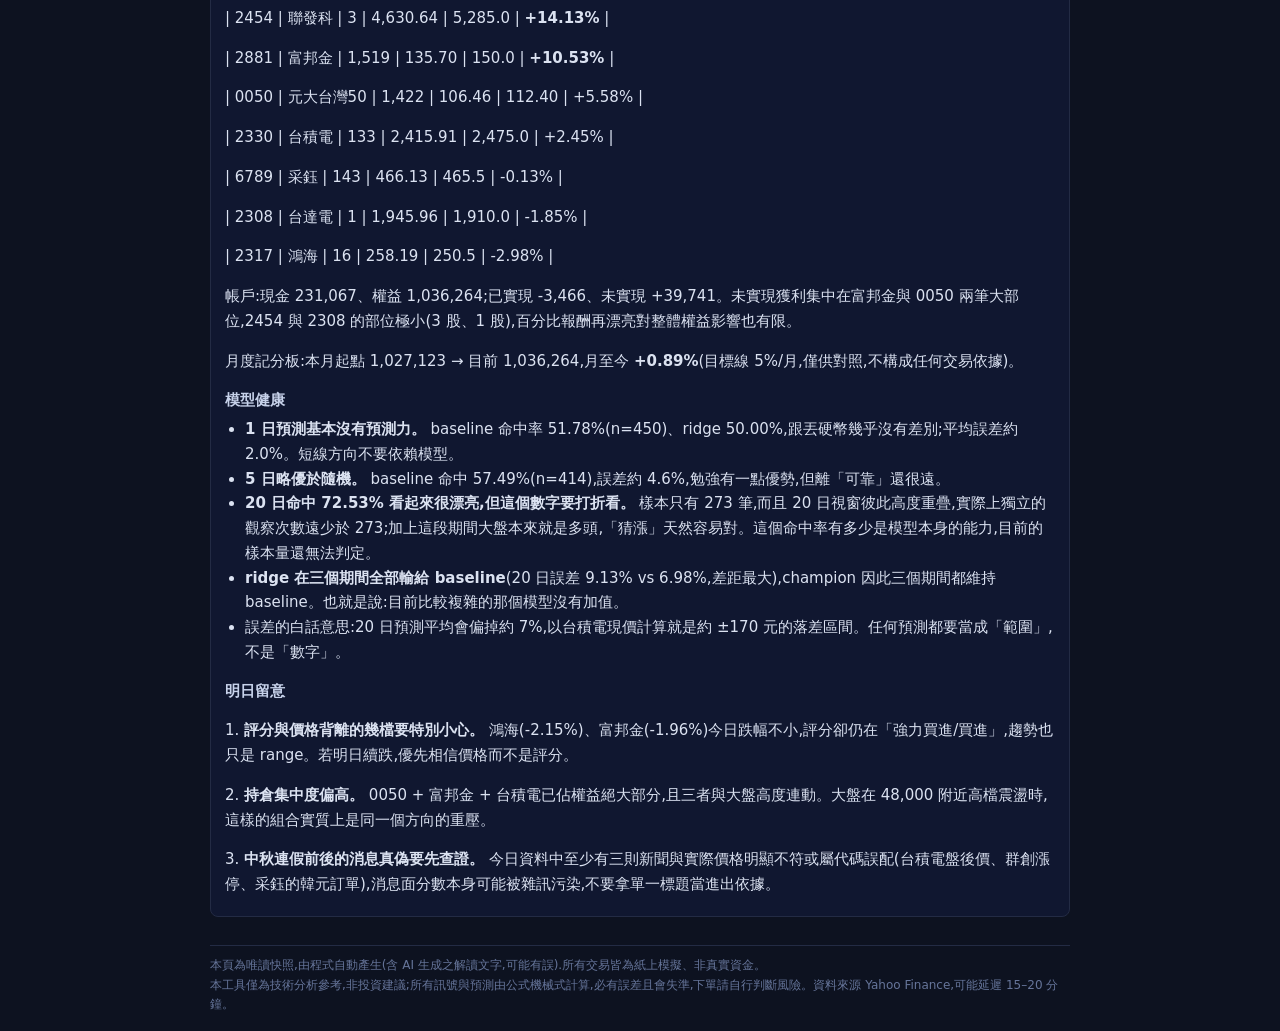
==== commit 6e20909e: "snapshot 2026-09-26T14:16:11+08:00" ====
--- a/simple.html
+++ b/simple.html
@@ -23,41 +23,82 @@
 .foot{margin-top:28px;padding-top:10px;border-top:1px solid #232b44;color:#66759a;font-size:12px}
 .badge{display:inline-block;padding:1px 8px;border-radius:10px;background:#1a2138;
   color:#8b98b8;font-size:12px;margin-left:8px}
-</style></head><body><div class='wrap'><h1>tw-quant 台股監控 <span class='badge'>唯讀快照</span><span class='badge'>紙上交易(虛擬資金)</span></h1><div class='meta'>產生時間 2026-09-13 14:16(台北時間).本頁每次掃描後自動更新;瀏覽器每 5 分鐘自動重新整理。</div><div class='meta' style='margin-top:6px'>加權指數 <span class='down'>46,185(-1.61%)</span>.大盤環境:多頭</div><h2>觀察清單與 AI 解讀</h2><table><tr><th>代碼/名稱</th><th>價格</th><th>漲跌%</th><th>評分</th><th>建議</th></tr><tr><td>2330 台積電</td><td>2,410.00</td><td class='down'>-1.63%</td><td>+6.0</td><td><span class='rec buy'>強力買進</span></td></tr><tr><td>2881 富邦金</td><td>148.50</td><td class='flat'>+0.00%</td><td>+5.2</td><td><span class='rec buy'>強力買進</span></td></tr><tr><td>2454 聯發科</td><td>4,585.00</td><td class='down'>-2.86%</td><td>+4.5</td><td><span class='rec buy'>買進</span></td></tr><tr><td>2882 國泰金</td><td>110.50</td><td class='flat'>+0.00%</td><td>+4.1</td><td><span class='rec buy'>買進</span></td></tr><tr><td>0050 元大台灣50</td><td>107.70</td><td class='down'>-1.78%</td><td>+3.8</td><td><span class='rec buy'>買進</span></td></tr><tr><td>2317 鴻海</td><td>248.00</td><td class='down'>-1.20%</td><td>+3.5</td><td><span class='rec buy'>買進</span></td></tr><tr><td>6789 采鈺</td><td>446.00</td><td class='down'>-5.01%</td><td>+2.4</td><td><span class='rec hold'>觀望</span></td></tr><tr><td>3481 群創</td><td>47.70</td><td class='down'>-3.34%</td><td>+2.0</td><td><span class='rec hold'>觀望</span></td></tr><tr><td>2308 台達電</td><td>1,620.00</td><td class='down'>-3.28%</td><td>-2.8</td><td><span class='rec hold'>觀望</span></td></tr></table><div class='ai'><span class='t'>🤖 2330 台積電 AI 解讀 01:49</span>系統給出「強力買進」，主要來自均線多頭排列，以及 CoWoS 擴產、晶圓代工市占升到 72.5% 等偏多的產業消息。不過趨勢型態是盤整，60 日斜率略為下彎，5 日預測也只是持平（上漲機率 50%），可見評分偏多主要反映的是較落後的均線結構，而不是短線動能轉強。最大的矛盾在籌碼面：外資連賣 3 日，新聞也提到近兩週賣超約 90 億，加上今天大盤跌 1.6%，股價正好落在 60 日均線附近（差距約 0.4%）。若跌破均線，多頭排列可能很快鬆動。另外 9/16 除息會讓股價機械性向下調整，目前持股大致在成本價附近，要留意除息缺口與停損線的距離，避免誤判成跌破訊號。以上僅為數據解讀，非投資建議。</div><div class='ai'><span class='t'>🤖 2881 富邦金 AI 解讀 01:52</span>富邦金整體偏多，主要靠技術面撐住：均線呈多頭排列、中長期斜率都向上，大盤仍屬多頭環境，所以系統評分偏高。基本面和消息面加分有限，新聞多半是企業形象與 ESG 題材，唯一跟股價直接相關的是法說會前的預期行情。最大的矛盾是股價已經離季線約 13%，也逼近一年高點 150.5，RSI 進入超買，5 日預測卻是上漲機率 50%、上下約 5.5% 的區間，統計上看不出續漲優勢。加權指數當日跌 1.61%，而評分仍把大盤算成加分，要留意大盤轉弱時金融股跟著修正，以及法說會後利多出盡的風險；已有約 9.5% 帳面獲利，在高檔追價前比較需要先想好出場紀律。（非投資建議）</div><div class='ai'><span class='t'>🤖 2454 聯發科 AI 解讀 01:50</span>整體仍屬偏多格局，均線維持多頭排列、大盤也還在多頭，加上 8 月營收創新高、內外資逆勢買進，基本面題材與籌碼都在支撐趨勢，這是綜合評分偏向買進的主要原因。不過營收利多公布後股價反而下跌近 3%，出現「利多不漲」的訊號。股價目前比季線高出約 15%，RSI 已進入超買區，KD 也出現死亡交叉，短線漲多、動能轉弱的跡象和中長期多頭趨勢互相矛盾。5 日預測沒有明確方向，上漲機率約五成，區間達正負 8.6%。加上大盤同步走弱、法人整體賣超，接下來主要的風險是在前波高點 4760 附近拉回整理，而不是順勢突破。此解讀非投資建議。</div><div class='ai'><span class='t'>🤖 2882 國泰金 AI 解讀 01:51</span>整體偏多：系統的買進評分主要來自均線多頭排列，加上大盤仍屬多頭；基本面小幅扣分，消息面的加分也不多，所以這次偏多幾乎只靠技術面與趨勢慣性。目前最大的矛盾是位置偏高：RSI 已進超買區，股價比季線高約 9%，離一年高點 115 只剩約 4%。預測模型的上漲機率只有 50%，區間 ±5%，看不出方向優勢，追價的風險報酬比不理想。今天大盤跌 1.61%，本檔持平，算是相對抗跌，但要留意大盤轉弱會不會拖累金融股；另外「逼近 100 元」的新聞跟現價不符，應是舊聞，消息分數可能高估。已持有部位帳上獲利約 9%，比較適合按移動停利紀律保護獲利，不宜在高檔加碼(以上非投資建議)。</div><div class='ai'><span class='t'>🤖 0050 元大台灣50 AI 解讀 01:51</span>中長期結構仍偏多：均線維持多頭排列，大盤處於多頭環境，加上投信買超，構成這次偏多評分的主要支撐。股價距一年高點約 2.5%，還在高檔區。不過短線訊號互相矛盾：今天帶量下跌，KD 也死亡交叉，顯示高檔有獲利了結的賣壓，而且 0050 幾乎就是大盤的縮影，走勢跟加權指數同步轉弱。5 日預測上漲機率只有 50%、中心值持平，新聞情緒大多中性，消息面的加分偏薄弱，所以「買進」的依據主要是趨勢延續，不是短線動能。目前持股獲利僅約 1.4%，緩衝很小，如果量縮後仍站不回前高，或大盤跌破 60 日均線（現價只高出約 2.8%），就要留意多頭排列轉為盤整的風險。（非投資建議）</div><div class='ai'><span class='t'>🤖 2317 鴻海 AI 解讀 01:50</span>系統給出買進，主要靠大盤多頭環境與基本面撐分，個股本身的技術面只貢獻一小部分。均線雖然仍是多頭排列，但 MACD 已經死亡交叉，股價也在盤整區內貼著季線，短線動能明顯轉弱。5 日預測中性、上漲機率只有五成，看不出短期方向優勢；新聞面則有自營商調節 AI 伺服器股的賣壓，和長線偏多的論述互相拉扯。目前最大的風險是：這個買進訊號很大程度靠大盤支撐，而今天加權指數已經下跌 1.6%，一旦大盤轉弱、股價跌破季線，評分和盤整格局都可能迅速轉壞。持股目前小幅虧損，建議把季線有沒有守住當作觀察重點，不宜只看綜合評分就加碼。（非投資建議）</div><div class='ai'><span class='t'>🤖 6789 采鈺 AI 解讀 01:51</span>整體評分偏正，但加分主要來自大盤多頭環境，個股自身的技術面偏弱：股價在空頭型態中，還在季線下方約 6%，距一年高點約 27%，均線也還糾結，所以系統維持觀望。基本面的主要支撐是 8 月營收創近 20 個月新高、年增約 18%，顯示高階 CIS 出貨在升溫，只是月增率只有 0.43%，成長動能其實在放緩。今天營收利多已經公告，股價反而跌超過 5%，投信和自營商也同步賣超，形成「利多不漲、法人調節」的矛盾。短期雖有 MACD 紅柱和 20 日斜率轉正的反彈跡象，但 60 日斜率仍向下；加上大盤今天跌 1.6%，而 5 日預測看不出方向，建議先等股價站回季線、法人賣壓減輕再評估。以上僅為數據解讀，非投資建議。</div><div class='ai'><span class='t'>🤖 3481 群創 AI 解讀 01:51</span>群創綜合評分雖然偏正，但主要是大盤多頭撐起來的，個股本身的技術面與籌碼面都偏弱，所以系統給「觀望」是合理的。從趨勢看，股價仍在中期空頭格局裡，距季線約一成，也遠低於一年高點；近 20 日斜率轉正、MACD 翻紅柱，比較像空頭中的跌深反彈，均線還糾結在一起，看不出方向已經反轉。扇形封裝題材有話題性，但 8 月營收月減、投信站在賣方，基本面和籌碼都還沒跟上。目前最大的矛盾是個股靠大盤加分，今天大盤回檔時卻跌得更深，而且 5 日預測漲跌機率各半、區間也寬，一旦大盤轉弱，現在唯一的正面支撐可能就不在了（非投資建議）。</div><div class='ai'><span class='t'>🤖 2308 台達電 AI 解讀 01:50</span>技術面已轉為明確空頭：均線空頭排列加上死亡交叉，股價比季線低約一成，也比近一年高點回落三成以上。營收意外月減引發賣壓，投信與法人同步調節，是這波下跌的主因，所以系統給出偏空的觀望。互相矛盾的地方在於，大盤仍屬多頭，基本面評分正向，AI 機櫃電源的長線題材也有新聞支撐，長短線看法明顯分歧。股價觸及布林下軌，有機會出現短線跌深反彈，但均線尚未止跌，反彈的延續性存疑；5 日預測方向中性、區間寬，不確定性高。目前持股帳面虧損約 9.4%，已超過慣用的 8% 停損幅度，建議先確認出場線設定，別因為看好長線題材而延後停損。（非投資建議）</div><h2>紙上帳戶(虛擬 100 萬起步)</h2><div>權益 <b>1,019,723</b> 元(<span class='up'>+1.97%</span>).現金 3,001.已實現 -22,679.未實現 +42,412</div><table><tr><th>持股</th><th>股數</th><th>均價</th><th>現價</th><th>報酬%</th><th>市值</th><th>停損價</th><th>移停價</th><th>狀態</th></tr><tr><td>0050 元大台灣50</td><td>1,343</td><td>106.18</td><td>107.70</td><td class='up'>+1.43%</td><td>144,641</td><td>97.69</td><td>97.42</td><td><span class='rec hold'>續抱</span></td></tr><tr><td>2308 台達電</td><td>21</td><td>1,788.85</td><td>1,620.00</td><td class='down'>-9.44%</td><td>34,020</td><td>1,645.74</td><td>1,645.60</td><td><span class='rec buy'>該賣</span></td></tr><tr><td>2317 鴻海</td><td>15</td><td>256.96</td><td>248.00</td><td class='down'>-3.49%</td><td>3,720</td><td>236.41</td><td>226.60</td><td><span class='rec hold'>續抱</span></td></tr><tr><td>2330 台積電</td><td>128</td><td>2,413.91</td><td>2,410.00</td><td class='down'>-0.16%</td><td>308,480</td><td>2,220.79</td><td>2,204.40</td><td><span class='rec hold'>續抱</span></td></tr><tr><td>2454 聯發科</td><td>2</td><td>4,504.74</td><td>4,585.00</td><td class='up'>+1.78%</td><td>9,170</td><td>4,144.36</td><td>4,272.40</td><td><span class='rec hold'>續抱</span></td></tr><tr><td>2881 富邦金</td><td>1,509</td><td>135.56</td><td>148.50</td><td class='up'>+9.55%</td><td>224,086</td><td>124.71</td><td>135.52</td><td><span class='rec hold'>續抱</span></td></tr><tr><td>2882 國泰金</td><td>2,648</td><td>101.11</td><td>110.50</td><td class='up'>+9.28%</td><td>292,604</td><td>93.03</td><td>102.96</td><td><span class='rec hold'>續抱</span></td></tr></table><div class='meta'>賣出主要由出場機制執行:跌破停損價(-8%)或從高點回落至移停價(-12%)時狀態轉「該賣」,自動交易開啟時會自動出場。</div><h2>AI 收盤日報</h2><div class='meta'>2026-09-13 產生於 14:16</div><div class='report'><h4>大盤與市場氛圍</h4>
-<p>加權指數收在 46,184.85 點，跌 1.61%。系統仍判定為多頭環境，但今天除了金融股，其餘標的幾乎全數下跌，賣壓相當普遍。</p>
+</style></head><body><div class='wrap'><h1>tw-quant 台股監控 <span class='badge'>唯讀快照</span><span class='badge'>紙上交易(虛擬資金)</span></h1><div class='meta'>產生時間 2026-09-26 14:16(台北時間).本頁每次掃描後自動更新;瀏覽器每 5 分鐘自動重新整理。</div><div class='meta' style='margin-top:6px'>加權指數 <span class='down'>48,025(-0.28%)</span>.大盤環境:多頭</div><h2>觀察清單與 AI 解讀</h2><table><tr><th>代碼/名稱</th><th>價格</th><th>漲跌%</th><th>評分</th><th>建議</th></tr><tr><td>2330 台積電</td><td>2,475.00</td><td class='down'>-1.00%</td><td>+6.0</td><td><span class='rec buy'>強力買進</span></td></tr><tr><td>2317 鴻海</td><td>250.50</td><td class='down'>-2.15%</td><td>+6.0</td><td><span class='rec buy'>強力買進</span></td></tr><tr><td>2454 聯發科</td><td>5,285.00</td><td class='up'>+1.93%</td><td>+5.2</td><td><span class='rec buy'>強力買進</span></td></tr><tr><td>6789 采鈺</td><td>465.50</td><td class='down'>-0.53%</td><td>+4.2</td><td><span class='rec buy'>買進</span></td></tr><tr><td>0050 元大台灣50</td><td>112.40</td><td class='up'>+0.49%</td><td>+3.9</td><td><span class='rec buy'>買進</span></td></tr><tr><td>2881 富邦金</td><td>150.00</td><td class='down'>-1.96%</td><td>+3.3</td><td><span class='rec buy'>買進</span></td></tr><tr><td>2308 台達電</td><td>1,910.00</td><td class='up'>+0.53%</td><td>+3.0</td><td><span class='rec buy'>買進</span></td></tr><tr><td>3481 群創</td><td>49.55</td><td class='down'>-0.10%</td><td>+3.0</td><td><span class='rec buy'>買進</span></td></tr><tr><td>2882 國泰金</td><td>110.50</td><td class='down'>-0.90%</td><td>+2.0</td><td><span class='rec hold'>觀望</span></td></tr></table><div class='ai'><span class='t'>🤖 2330 台積電 AI 解讀 14:15</span>技術面是這次評分的主要動能:均線多頭排列搭配 MACD 紅柱,趨勢分段判定為多頭,且大盤同步偏多,加上市場對先進製程與資本支出的正面題材,構成「強力買進」的結論。不過模型自身的 5 日預測其實是中性的——期望報酬約 0%、上漲機率僅五成、區間上下各約 2.7%,這與評分給出的強力買進在方向強度上明顯不一致。
+
+最大的風險在於價格已接近 252 日高點、距離 60 日均線僅約 3%,上檔空間有限而回檔的參考位並不遠;同時 RSI 中性、籌碼面沒有給分,代表這波推升缺乏量能與資金流的佐證。新聞多屬題材與目標價推測(如上看 5000 元、盤後鉅額交易創天價),情緒分偏高但屬於易反轉的消息面驅動,不宜視為基本面改善。現有部位報酬 +2.4%,在訊號強弱不一致的情況下,續抱與加碼的風險報酬並不相同,值得分開看待。
+
+以上為數據解讀,非投資建議。</div><div class='ai'><span class='t'>🤖 2317 鴻海 AI 解讀 14:16</span>評分偏多主要靠技術面的均線多頭排列與大盤環境撐盤，消息面則多是電動車、機器人供應鏈與處分 Figure 持股等偏正面題材，但後者屬一次性業外利益，對本業評價的實質加分有限。真正值得留意的是內部訊號並不一致：型態判定為 range、20 日斜率已轉負，而模型自己的 5 日預測是 0.0%、上漲機率僅 50%，等於量化預測並不支持「強力買進」這個結論強度。價格今日回落 2.15% 後正好貼在 60 日均線附近（距離不到 1%），距年內高點 300 仍有一段，這裡是多空分水嶺——守住則多頭排列成立、跌破則均線訊號會很快失效。現有部位成本 258.19、帳面約 -3%，比起加碼，更該先確認的是自己的出場條件是否已設定清楚。
+
+以上為數據解讀，非投資建議。</div><div class='ai'><span class='t'>🤖 2454 聯發科 AI 解讀 14:16</span>聯發科在多頭排列、外資連買 7 日與 AI/ASIC 題材(瑞銀 7,300 元目標價)三方共振下,技術與籌碼面同步走強,今日再創 252 日新高,綜合評分推至強力買進區。但須留意訊號內部的矛盾:RSI 已進入超買、股價距離 60 日均線偏離擴大,而模型 5 日預測中位數為 0%、上漲機率僅 50%,區間卻寬達 ±7.8%——意即評分反映的是「趨勢強度」而非「短線勝率」,波動風險明顯放大。
+
+消息面清一色偏多且集中於同一則外資目標價,情緒分容易高估其資訊量;若題材熱度退潮或外資轉為調節,超買狀態下的回檔速度通常較急。現持股報酬已達 +14.1%,相較追高,留意既有部位的移動停利紀律可能是更務實的重點。
+
+以上為系統數據解讀,非投資建議。</div><div class='ai'><span class='t'>🤖 6789 采鈺 AI 解讀 14:17</span>采鈺目前是「均線糾結中剛出現黃金交叉 + MACD 翻紅」的短線轉強雛形，加上大盤仍在多頭、外資近日買超名列前茅，技術與環境面撐起了主要的加分，基本面與籌碼則幾乎沒有貢獻，評分的品質偏薄。
+
+但矛盾很明顯：趨勢分段判定仍是 range，20/60/120 日斜率全為負，股價距 252 日高點 607 還有相當距離，等於是在下降結構裡的一次反彈嘗試，而非趨勢確立；模型自己的 5 日預測也只給 0.0%、上漲機率 50%，區間寬達 ±6%，代表方向性訊息其實很低。
+
+最大的風險是把「糾結區的交叉」誤當成突破——這種位階假訊號比例高，一旦大盤回檔或光學／CPO 族群情緒轉弱（近期已有同族群個股走弱的雜訊），交叉容易被迅速吃掉。目前持股 143 股、報酬約 -0.1%，屬持平部位，若要行動，觀察量能與能否站穩並脫離糾結區會比評分本身更有參考性。
+
+以上為程式訊號的解讀，非投資建議。</div><div class='ai'><span class='t'>🤖 0050 元大台灣50 AI 解讀 14:16</span>多頭結構仍然完整:均線多頭排列搭配大盤偏多與 20/60/120 日斜率全數向上,是這次 +4.0 評分的主要來源,消息面與投資人數成長則屬於錦上添花的次要因素。但技術面內部並不一致——RSI 超買、股價觸及布林上軌且正站在 252 日新高(距 60 日均線 +6.8%),短線過熱與拉回整理的機率不低,而模型 5 日預測本身也只給出 0.0% 的中性方向、上漲機率 50%,等於「趨勢好但短線沒有優勢」。
+
+最大的風險在於評分的「買進」建議與預測模組的中性結論互相矛盾:目前的分數幾乎全來自順勢動能,一旦大盤轉弱,超買與偏離均線的部位會同步回吐。現有持股已有 +5.6% 浮盈,相較於追高加碼,先確認出場條件(停損/移動停利)是否就位,會比在新高附近擴大部位更貼近這套規則「降低回撤」的既有定位。
+
+(以上為系統數據之解讀,非投資建議。)</div><div class='ai'><span class='t'>🤖 2881 富邦金 AI 解讀 14:17</span>富邦金目前是「中期趨勢仍多、短線動能轉弱」的組合:20/60/120日斜率全數向上、股價站穩年線之上且維持多頭排列,加上大盤處於多頭格局,是綜合評分偏正的主要支撐,基本面與獲利面的市場討論也偏正向。
+
+但短線訊號與中期方向明顯分歧——MACD已翻綠柱、KD出現死亡交叉,今日又下跌近2%,顯示上攻力道在遞減;更需留意的是籌碼面轉弱,投信賣超、法人賣壓動能同步出現,這與技術面的多頭排列相互矛盾,通常是漲勢中段的休息或轉折前兆。
+
+模型5日預測中位數約持平(區間 ±3.6%,上漲機率僅五成),意味系統本身對短線方向並無把握,「買進」建議實際上是由趨勢與大盤環境撐起來的,而非短線動能。現有部位已有約 +10.5% 未實現報酬、距離252日高點約3%,在籌碼未回穩前,追高的報酬風險比並不理想。
+
+以上為數據解讀,非投資建議。</div><div class='ai'><span class='t'>🤖 2308 台達電 AI 解讀 14:16</span>台達電目前的買進評分主要不是技術面撐起來的,而是靠大盤多頭、基本面與正向新聞流(印度布局、節能水泵、電子零組件領漲)三者疊加;技術面本身相當中性——均線糾結、RSI 中性,只有 MACD 紅柱略偏多,型態判定為區間整理而非趨勢股。
+
+最明顯的矛盾在籌碼與價格之間:股價貼近前波高檔、現價站在 MA60 上方約 7%,但外資已連賣 3 日,籌碼分項是唯一的明確負分,代表這波上漲的推力偏向題材與大盤氣氛,而非法人資金加碼。趨勢結構也不一致,短期 20 日斜率翻正,但 60 日與 120 日斜率仍是負的,屬於長空短多的反彈型態。
+
+最大的風險是模型本身對方向沒有把握:5 日預測期望值 0%、上漲機率 50%,而 68% 區間達正負 7.9%,波動遠大於方向性,等於「不知道往哪走,但會走得很大」。現有部位仍虧損 1.8%,在均線糾結、外資賣超未止之前,這個評分更像是環境分加總的結果而非個股訊號轉強,值得等待外資轉向或均線重新排列的確認。
+
+以上為程式計算結果的解讀,非投資建議。</div><div class='ai'><span class='t'>🤖 3481 群創 AI 解讀 14:17</span>綜合評分雖落在【買進】區間,但驅動力幾乎全來自外部——大盤多頭貢獻近半、消息面加分次之,個股本身的技術面只有 MACD 紅柱這一項偏多,均線糾結、RSI 中性,型態仍判定為 range,屬於「隨大盤水漲」而非個股自身轉強。價格目前位於 60 日均線下方約 2.7%,中期 slope60 仍為負、距離一年高點 70.9 尚遠,長線 slope120 翻正只能說跌勢趨緩,尚不足以認定趨勢已翻多。
+
+最大的矛盾在消息面:同一批新聞裡既有「歷史天量攻漲停」的追捧,也有「爆量翻黑、成交王、賣壓不止」的警訊——同樣的天量,可以是換手也可以是出貨,單從情緒分無法分辨,而面板股的爆量行情本就容易大起大落。模型 5 日預測為 0.0%、上漲機率 50%,區間卻寬達 ±5.5%,等於明說方向無優勢、波動偏大;若要參與,部位與停損距離的設定會比進場時點更關鍵。以上為數據解讀,非投資建議。</div><div class='ai'><span class='t'>🤖 2882 國泰金 AI 解讀 14:16</span>國泰金目前呈現典型的「多空拉扯」格局:長線均線仍維持多頭排列、中長期斜率向上且大盤環境偏多,構成綜合評分為正的主要支撐;但短線動能已明顯轉弱,MACD 綠柱搭配 KD 死亡交叉,股價又跌破月線,型態被判定為區間整理而非趨勢延伸,因此系統給出【觀望】而非進場,邏輯上是一致的。
+
+最大的矛盾在於「技術面結構好、籌碼面卻在出貨」——外資連賣 3 日加上法人賣壓動能是所有面向中唯一明顯的負分,而籌碼轉弱通常領先均線排列轉壞,意味著目前的多頭排列有可能只是落後指標。
+
+風險方面,5 日預測實質為零漲跌、上漲機率僅 50%,但 68% 區間達 ±4.5%,代表方向沒有優勢卻仍有不小波動,屬於「賺賠比不明確」的位置;股價距 60 日均線約 +7.9%、離年度高點 115 尚有空間,若籌碼賣壓延續,回測均線的空間並不小。新聞面則多為獲利成長落後同業與主力連賣的負面訊息,搭配獎項類的中性利多,對股價實質支撐有限。
+
+以上為數據解讀,非投資建議。</div><h2>紙上帳戶(虛擬 100 萬起步)</h2><div>權益 <b>1,036,264</b> 元(<span class='up'>+3.63%</span>).現金 231,067.已實現 -3,466.未實現 +39,741</div><table><tr><th>持股</th><th>股數</th><th>均價</th><th>現價</th><th>報酬%</th><th>市值</th><th>停損價</th><th>移停價</th><th>狀態</th></tr><tr><td>0050 元大台灣50</td><td>1,422</td><td>106.46</td><td>112.40</td><td class='up'>+5.58%</td><td>159,833</td><td>97.95</td><td>99.53</td><td><span class='rec hold'>續抱</span></td></tr><tr><td>2308 台達電</td><td>1</td><td>1,945.96</td><td>1,910.00</td><td class='down'>-1.85%</td><td>1,910</td><td>1,790.28</td><td>1,694.84</td><td><span class='rec hold'>續抱</span></td></tr><tr><td>2317 鴻海</td><td>16</td><td>258.19</td><td>250.50</td><td class='down'>-2.98%</td><td>4,008</td><td>237.54</td><td>226.60</td><td><span class='rec hold'>續抱</span></td></tr><tr><td>2330 台積電</td><td>133</td><td>2,415.91</td><td>2,475.00</td><td class='up'>+2.45%</td><td>329,175</td><td>2,222.64</td><td>2,204.40</td><td><span class='rec hold'>續抱</span></td></tr><tr><td>2454 聯發科</td><td>3</td><td>4,630.64</td><td>5,285.00</td><td class='up'>+14.13%</td><td>15,855</td><td>4,260.19</td><td>4,725.60</td><td><span class='rec hold'>續抱</span></td></tr><tr><td>2881 富邦金</td><td>1,519</td><td>135.70</td><td>150.00</td><td class='up'>+10.53%</td><td>227,850</td><td>124.85</td><td>137.28</td><td><span class='rec hold'>續抱</span></td></tr><tr><td>6789 采鈺</td><td>143</td><td>466.13</td><td>465.50</td><td class='down'>-0.13%</td><td>66,566</td><td>428.84</td><td>409.84</td><td><span class='rec hold'>續抱</span></td></tr></table><div class='meta'>賣出主要由出場機制執行:跌破停損價(-8%)或從高點回落至移停價(-12%)時狀態轉「該賣」,自動交易開啟時會自動出場。</div><h2>AI 收盤日報</h2><div class='meta'>2026-09-26 產生於 14:16</div><div class='report'><h4>大盤與市場氛圍</h4>
+<p>加權指數收 48,024.60(-0.28%),小幅收黑但趨勢判定仍為多頭,屬高檔震盪整理而非轉弱。今日盤面分化明顯:IC 設計與 ETF 收紅,金融與組裝股走弱。</p>
 <h4>觀察清單重點</h4>
 <ul>
-<li><strong>2330 台積電</strong>：收 2,410 元（-1.63%）。評分 +6.0 列為「強力買進」，主要靠技術面，但趨勢只是盤整，而且新聞顯示外資已連賣兩週（籌碼 -1.0）。9/16 除息。</li>
-<li><strong>2317 鴻海</strong>：收 248 元（-1.20%）。評分 +3.5，趨勢盤整。新聞提到自營商調節 AI 伺服器股，消息面偏中性。</li>
-<li><strong>2454 聯發科</strong>：收 4,585 元（-2.86%）。8 月營收創新高，股價卻反而下跌，出現「好消息不漲」的情況。趨勢仍屬多頭。</li>
-<li><strong>2308 台達電</strong>：收 1,620 元（-3.28%）。技術面 -4.9，是清單中最弱的一檔，營收月減又跌破多條均線，趨勢轉空。</li>
-<li><strong>2882 國泰金</strong>：收 110.5 元（平盤）。趨勢多頭，今天是少數抗跌的標的。「逼近 100 元」那則新聞與現價不符，應是舊聞，參考價值有限。</li>
-<li><strong>0050 元大台灣50</strong>：收 107.70 元（-1.78%）。跟著大盤走，趨勢多頭，三則新聞都是定期定額的討論文，沒有實質消息。</li>
-<li><strong>6789 采鈺</strong>：收 446 元（-5.01%）。營收創 20 個月新高，股價卻是全清單跌最多的一檔，趨勢偏空。基本面和股價明顯背離，原因目前不明。</li>
-<li><strong>3481 群創</strong>：收 47.70 元（-3.34%）。營收小幅月減，趨勢偏空，評分只到觀望。</li>
-<li><strong>2881 富邦金</strong>：收 148.5 元（平盤）。評分 +5.2，列為「強力買進」，趨勢多頭。「硬闖 45K」那則新聞也是舊聞，大盤現在已經在 46K 以上。</li>
+<li><strong>2330 台積電</strong> — 收 2,475(-1.00%),評分 +6.0【強力買進】,技術面(+3.5)與趨勢(bull)最強;新聞多為目標價與盤後鉅額交易傳聞,其中「盤後 2,749 元」與今日收盤價落差過大,視為未驗證消息。</li>
+<li><strong>2317 鴻海</strong> — 收 250.5(-2.15%),評分同為 +6.0 但趨勢僅 range,技術分與價格走勢背離,評分偏高的可信度要打折。</li>
+<li><strong>2454 聯發科</strong> — 收 5,285(+1.93%),評分 +5.2,三面向(技術/消息/籌碼)是清單中唯一全部為正,外資目標價調升為主要推力。</li>
+<li><strong>2308 台達電</strong> — 收 1,910(+0.53%),評分 +3.0【買進】,但技術僅 +0.5、籌碼 -1.0,買進訊號相當薄弱。</li>
+<li><strong>2882 國泰金</strong> — 收 110.5(-0.90%),評分 +2.0【觀望】,籌碼 -1.5 是清單最弱,獲利成長落後同業的比較報導偏空。</li>
+<li><strong>0050 元大台灣50</strong> — 收 112.40(+0.49%),評分 +3.9,趨勢 bull,隨大盤高檔續強;新聞焦點在「今年漲幅大、還能不能追」,本身即是過熱訊號的一種提示。</li>
+<li><strong>6789 采鈺</strong> — 收 465.5(-0.53%),評分 +4.2,趨勢 range,外資買超為正向;另一則「6,789 億韓元」新聞是代碼數字誤配的雜訊,不具參考價值。</li>
+<li><strong>3481 群創</strong> — 收 49.55(-0.10%),評分 +3.0,技術僅 +0.5;新聞出現「歷史天量攻漲停」但今日實際收盤幾乎平盤,消息與價格矛盾,不宜當作動能依據。</li>
+<li><strong>2881 富邦金</strong> — 收 150.0(-1.96%),評分 +3.3、趨勢 bull,但今日跌幅是清單第二大,自營商買超與價格走勢不一致。</li>
 </ul>
-<p>&gt; 今天多檔跌 1.5% 到 3% 仍被評為「買進」，這是因為評分看的是中期技術結構，單日下跌不會馬上改變評分。這不代表「越跌越該買」。</p>
 <h4>持倉與損益</h4>
-<ul>
-<li><strong>帳戶</strong>：權益 1,019,723 元，現金只剩 3,001 元（約 0.3%），幾乎滿倉。未實現損益 +42,412 元，已實現損益 -22,679 元。</li>
-<li><strong>月度記分板</strong>：本月至今 -0.72%，距離使用者設定的 5%/月 對照線還很遠。每月 5% 本來就是很高的門檻，不應為了追目標而加碼。</li>
-<li><strong>部位集中度</strong>：台積電約 30%、國泰金約 29%、富邦金約 22%、0050 約 14%。<strong>金融股合計約 51%</strong>，偏重單一產業。</li>
-<li><strong>主要獲利</strong>：富邦金 +9.55%（約 +19,500 元）、國泰金 +9.28%（約 +24,900 元）。</li>
-<li><strong>需要注意</strong>：台達電報酬 -9.44%，已經超過 8% 停損線，系統狀態為 <strong>sell</strong>。部位不大，市值約 3.4 萬元，未實現約 -3,500 元。</li>
-<li>其他持倉（台積電、鴻海、聯發科、0050）損益都在 ±3.5% 以內，屬正常波動。</li>
-</ul>
+<p>目前持有 7 檔,全部狀態 hold,無出場訊號。</p>
+<p>| 代碼 | 名稱 | 股數 | 均價 | 現價 | 報酬 |</p>
+<p>|---|---|---|---|---|---|</p>
+<p>| 2454 | 聯發科 | 3 | 4,630.64 | 5,285.0 | <strong>+14.13%</strong> |</p>
+<p>| 2881 | 富邦金 | 1,519 | 135.70 | 150.0 | <strong>+10.53%</strong> |</p>
+<p>| 0050 | 元大台灣50 | 1,422 | 106.46 | 112.40 | +5.58% |</p>
+<p>| 2330 | 台積電 | 133 | 2,415.91 | 2,475.0 | +2.45% |</p>
+<p>| 6789 | 采鈺 | 143 | 466.13 | 465.5 | -0.13% |</p>
+<p>| 2308 | 台達電 | 1 | 1,945.96 | 1,910.0 | -1.85% |</p>
+<p>| 2317 | 鴻海 | 16 | 258.19 | 250.5 | -2.98% |</p>
+<p>帳戶:現金 231,067、權益 1,036,264;已實現 -3,466、未實現 +39,741。未實現獲利集中在富邦金與 0050 兩筆大部位,2454 與 2308 的部位極小(3 股、1 股),百分比報酬再漂亮對整體權益影響也有限。</p>
+<p>月度記分板:本月起點 1,027,123 → 目前 1,036,264,月至今 <strong>+0.89%</strong>(目標線 5%/月,僅供對照,不構成任何交易依據)。</p>
 <h4>模型健康</h4>
 <ul>
-<li><strong>1 日預測</strong>：命中率 baseline 50%、ridge 48%，<strong>跟擲硬幣差不多</strong>，平均誤差約 2.2%。單日漲跌方向，模型基本上猜不準。</li>
-<li><strong>5 日預測</strong>：baseline 57%、ridge 54%，比隨機略好一點，但平均誤差約 4.7% 到 4.9%，不確定性很大。</li>
-<li><strong>20 日預測</strong>：baseline 命中 72%，看起來不錯，但要打折看待：</li>
-<li>這段期間大盤處於多頭，只要偏向「會漲」的預測自然容易猜中，未必代表模型有判斷力。</li>
-<li>219 筆樣本來自 9 檔股票、而且時間互相重疊，實際獨立樣本遠少於 219 筆。</li>
-<li>平均誤差約 6.8%，也就是 20 天的預測常常偏離將近 7%。</li>
-<li><strong>ridge 模型全面輸給 baseline</strong>：三個期間的命中率都比較低，誤差也比較大，所以三個期間的冠軍都還是 baseline。目前較複雜的模型沒有帶來改善。</li>
+<li><strong>1 日預測基本沒有預測力。</strong> baseline 命中率 51.78%(n=450)、ridge 50.00%,跟丟硬幣幾乎沒有差別;平均誤差約 2.0%。短線方向不要依賴模型。</li>
+<li><strong>5 日略優於隨機。</strong> baseline 命中 57.49%(n=414),誤差約 4.6%,勉強有一點優勢,但離「可靠」還很遠。</li>
+<li><strong>20 日命中 72.53% 看起來很漂亮,但這個數字要打折看。</strong> 樣本只有 273 筆,而且 20 日視窗彼此高度重疊,實際上獨立的觀察次數遠少於 273;加上這段期間大盤本來就是多頭,「猜漲」天然容易對。這個命中率有多少是模型本身的能力,目前的樣本量還無法判定。</li>
+<li><strong>ridge 在三個期間全部輸給 baseline</strong>(20 日誤差 9.13% vs 6.98%,差距最大),champion 因此三個期間都維持 baseline。也就是說:目前比較複雜的那個模型沒有加值。</li>
+<li>誤差的白話意思:20 日預測平均會偏掉約 7%,以台積電現價計算就是約 ±170 元的落差區間。任何預測都要當成「範圍」,不是「數字」。</li>
 </ul>
-<h4>明日留意（下個交易日）</h4>
-<p>1. <strong>台達電出場</strong>：狀態已是 sell，依規則會在開盤處理。可留意開盤是否再跳空，這會影響成交價。</p>
-<p>2. <strong>台積電 9/16 除息</strong>：除息當天股價會依股息金額下調，屬機械性調整，不代表趨勢轉弱。外資是否繼續賣超，比除息本身更值得觀察。</p>
-<p>3. <strong>大盤賣壓是否延續</strong>：今天幾乎全面下跌，只有金融股撐住。如果金融股也開始回檔，以目前約 51% 的金融部位、近乎滿倉的狀態，帳戶的波動會明顯放大。</p></div><div class='foot'>本頁為唯讀快照,由程式自動產生(含 AI 生成之解讀文字,可能有誤).所有交易皆為紙上模擬、非真實資金。<br>本工具僅為技術分析參考,非投資建議;所有訊號與預測由公式機械式計算,必有誤差且會失準,下單請自行判斷風險。資料來源 Yahoo Finance,可能延遲 15–20 分鐘。</div></div></body></html>+<h4>明日留意</h4>
+<p>1. <strong>評分與價格背離的幾檔要特別小心。</strong> 鴻海(-2.15%)、富邦金(-1.96%)今日跌幅不小,評分卻仍在「強力買進/買進」,趨勢也只是 range。若明日續跌,優先相信價格而不是評分。</p>
+<p>2. <strong>持倉集中度偏高。</strong> 0050 + 富邦金 + 台積電已佔權益絕大部分,且三者與大盤高度連動。大盤在 48,000 附近高檔震盪時,這樣的組合實質上是同一個方向的重壓。</p>
+<p>3. <strong>中秋連假前後的消息真偽要先查證。</strong> 今日資料中至少有三則新聞與實際價格明顯不符或屬代碼誤配(台積電盤後價、群創漲停、采鈺的韓元訂單),消息面分數本身可能被雜訊污染,不要拿單一標題當進出依據。</p></div><div class='foot'>本頁為唯讀快照,由程式自動產生(含 AI 生成之解讀文字,可能有誤).所有交易皆為紙上模擬、非真實資金。<br>本工具僅為技術分析參考,非投資建議;所有訊號與預測由公式機械式計算,必有誤差且會失準,下單請自行判斷風險。資料來源 Yahoo Finance,可能延遲 15–20 分鐘。</div></div></body></html>
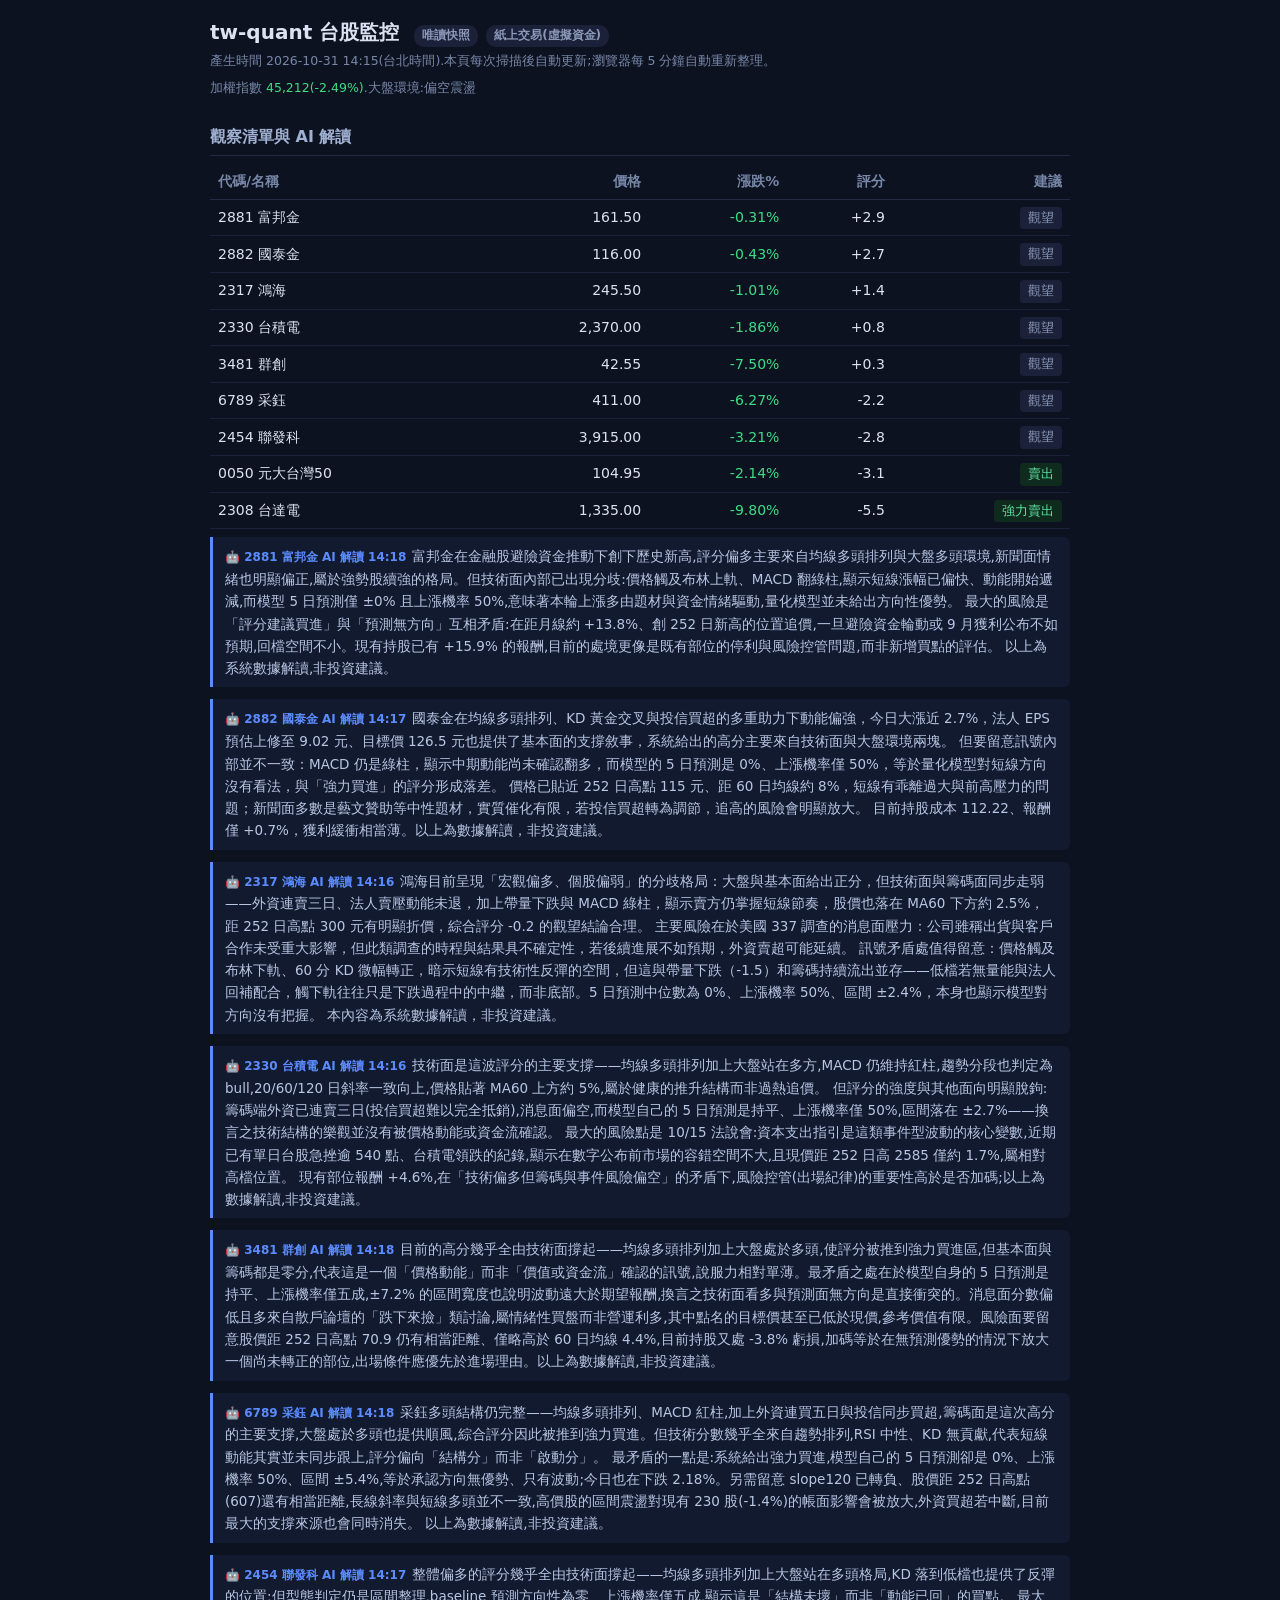
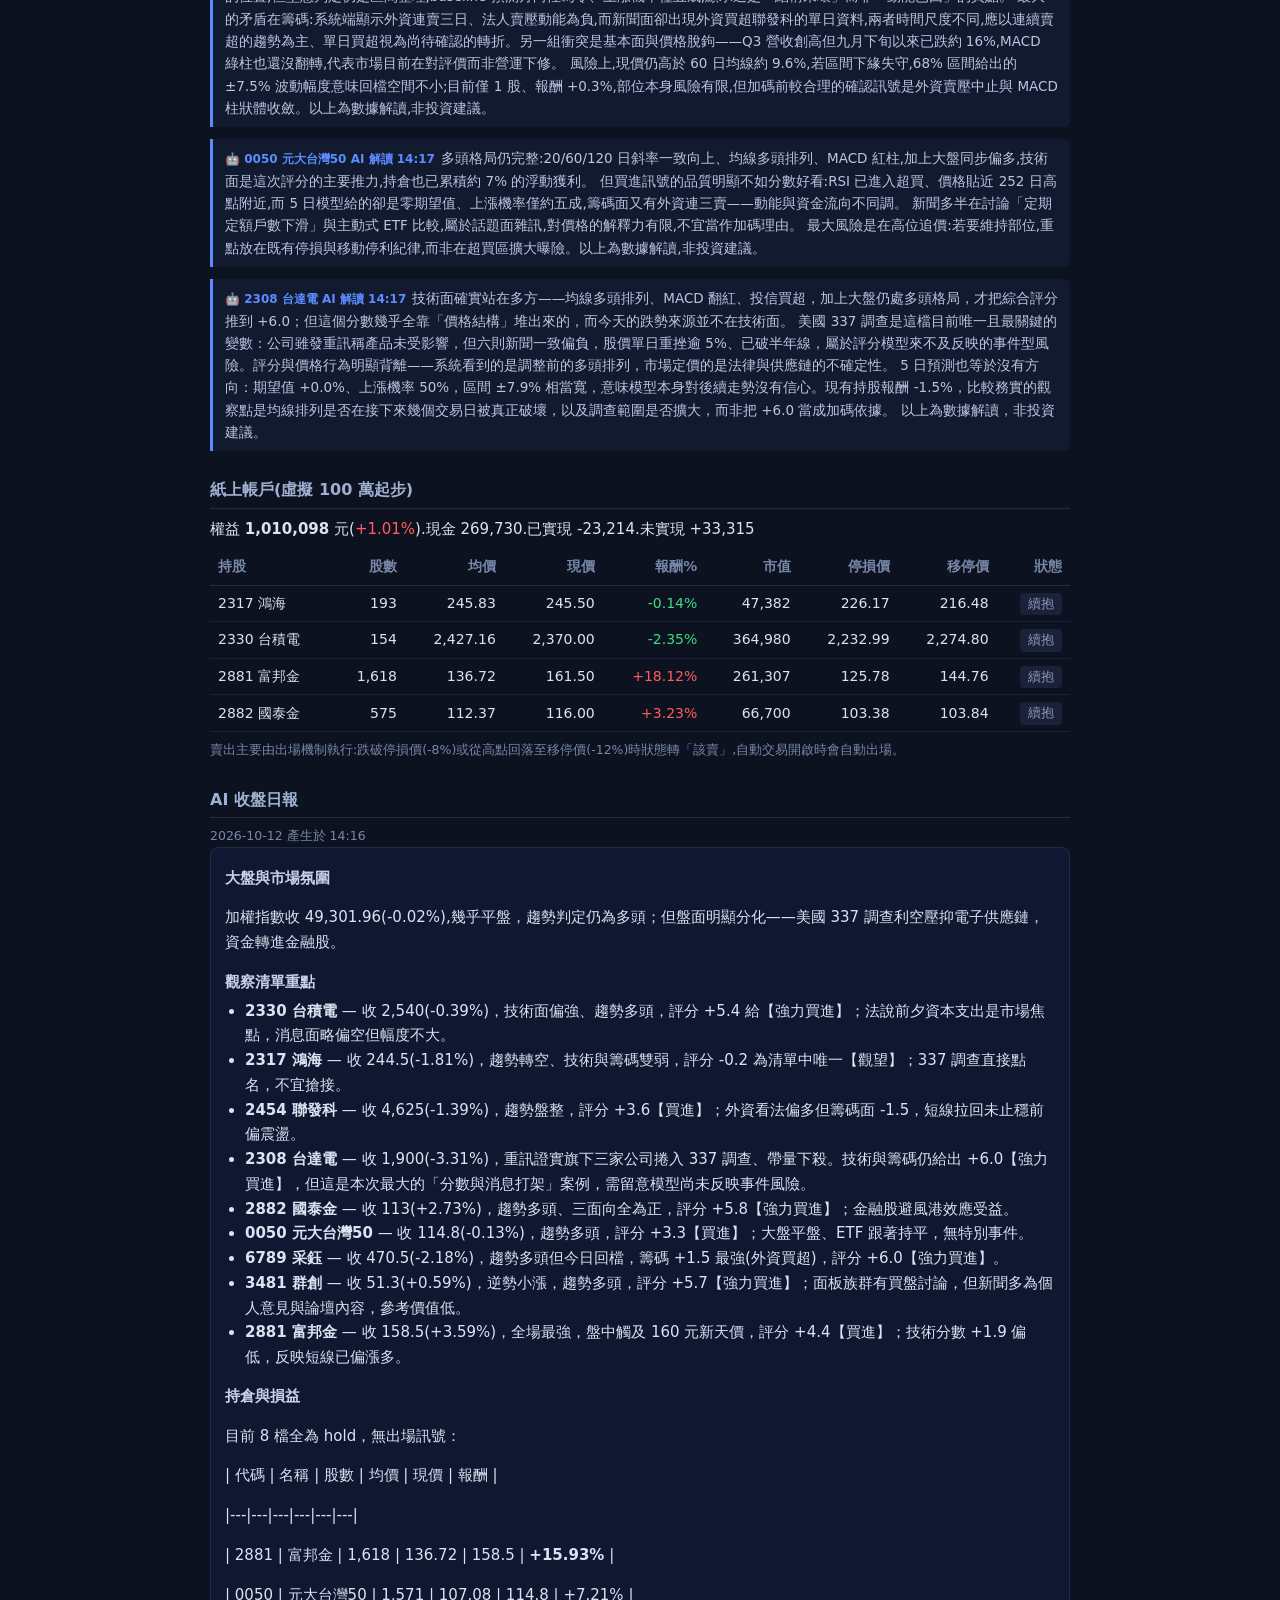
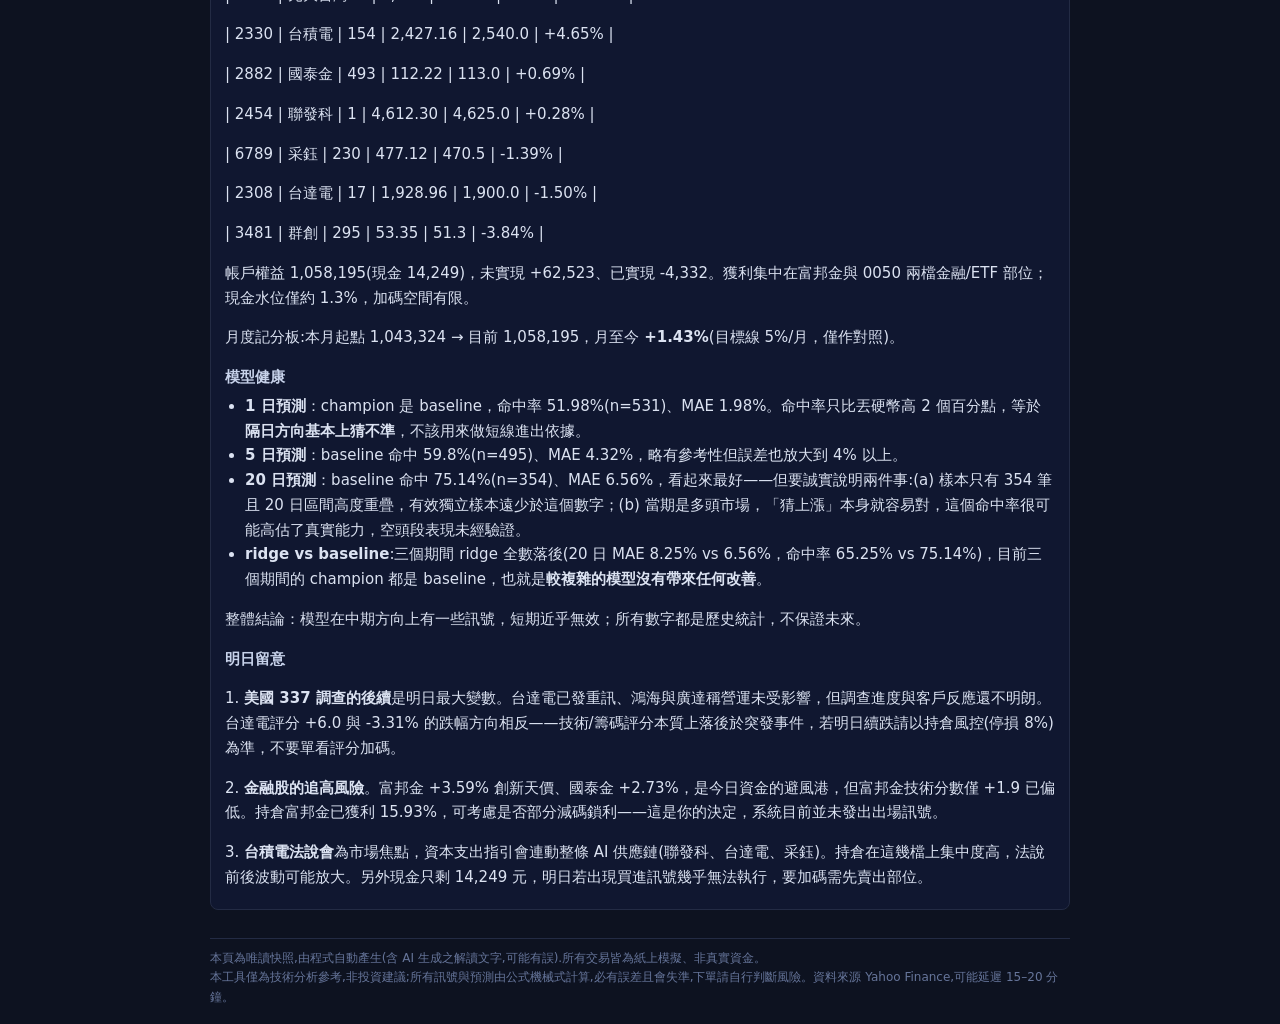
==== commit 8623d989: "snapshot 2026-10-31T14:15:24+08:00" ====
--- a/simple.html
+++ b/simple.html
@@ -23,82 +23,85 @@
 .foot{margin-top:28px;padding-top:10px;border-top:1px solid #232b44;color:#66759a;font-size:12px}
 .badge{display:inline-block;padding:1px 8px;border-radius:10px;background:#1a2138;
   color:#8b98b8;font-size:12px;margin-left:8px}
-</style></head><body><div class='wrap'><h1>tw-quant 台股監控 <span class='badge'>唯讀快照</span><span class='badge'>紙上交易(虛擬資金)</span></h1><div class='meta'>產生時間 2026-09-26 14:16(台北時間).本頁每次掃描後自動更新;瀏覽器每 5 分鐘自動重新整理。</div><div class='meta' style='margin-top:6px'>加權指數 <span class='down'>48,025(-0.28%)</span>.大盤環境:多頭</div><h2>觀察清單與 AI 解讀</h2><table><tr><th>代碼/名稱</th><th>價格</th><th>漲跌%</th><th>評分</th><th>建議</th></tr><tr><td>2330 台積電</td><td>2,475.00</td><td class='down'>-1.00%</td><td>+6.0</td><td><span class='rec buy'>強力買進</span></td></tr><tr><td>2317 鴻海</td><td>250.50</td><td class='down'>-2.15%</td><td>+6.0</td><td><span class='rec buy'>強力買進</span></td></tr><tr><td>2454 聯發科</td><td>5,285.00</td><td class='up'>+1.93%</td><td>+5.2</td><td><span class='rec buy'>強力買進</span></td></tr><tr><td>6789 采鈺</td><td>465.50</td><td class='down'>-0.53%</td><td>+4.2</td><td><span class='rec buy'>買進</span></td></tr><tr><td>0050 元大台灣50</td><td>112.40</td><td class='up'>+0.49%</td><td>+3.9</td><td><span class='rec buy'>買進</span></td></tr><tr><td>2881 富邦金</td><td>150.00</td><td class='down'>-1.96%</td><td>+3.3</td><td><span class='rec buy'>買進</span></td></tr><tr><td>2308 台達電</td><td>1,910.00</td><td class='up'>+0.53%</td><td>+3.0</td><td><span class='rec buy'>買進</span></td></tr><tr><td>3481 群創</td><td>49.55</td><td class='down'>-0.10%</td><td>+3.0</td><td><span class='rec buy'>買進</span></td></tr><tr><td>2882 國泰金</td><td>110.50</td><td class='down'>-0.90%</td><td>+2.0</td><td><span class='rec hold'>觀望</span></td></tr></table><div class='ai'><span class='t'>🤖 2330 台積電 AI 解讀 14:15</span>技術面是這次評分的主要動能:均線多頭排列搭配 MACD 紅柱,趨勢分段判定為多頭,且大盤同步偏多,加上市場對先進製程與資本支出的正面題材,構成「強力買進」的結論。不過模型自身的 5 日預測其實是中性的——期望報酬約 0%、上漲機率僅五成、區間上下各約 2.7%,這與評分給出的強力買進在方向強度上明顯不一致。
+</style></head><body><div class='wrap'><h1>tw-quant 台股監控 <span class='badge'>唯讀快照</span><span class='badge'>紙上交易(虛擬資金)</span></h1><div class='meta'>產生時間 2026-10-31 14:15(台北時間).本頁每次掃描後自動更新;瀏覽器每 5 分鐘自動重新整理。</div><div class='meta' style='margin-top:6px'>加權指數 <span class='down'>45,212(-2.49%)</span>.大盤環境:偏空震盪</div><h2>觀察清單與 AI 解讀</h2><table><tr><th>代碼/名稱</th><th>價格</th><th>漲跌%</th><th>評分</th><th>建議</th></tr><tr><td>2881 富邦金</td><td>161.50</td><td class='down'>-0.31%</td><td>+2.9</td><td><span class='rec hold'>觀望</span></td></tr><tr><td>2882 國泰金</td><td>116.00</td><td class='down'>-0.43%</td><td>+2.7</td><td><span class='rec hold'>觀望</span></td></tr><tr><td>2317 鴻海</td><td>245.50</td><td class='down'>-1.01%</td><td>+1.4</td><td><span class='rec hold'>觀望</span></td></tr><tr><td>2330 台積電</td><td>2,370.00</td><td class='down'>-1.86%</td><td>+0.8</td><td><span class='rec hold'>觀望</span></td></tr><tr><td>3481 群創</td><td>42.55</td><td class='down'>-7.50%</td><td>+0.3</td><td><span class='rec hold'>觀望</span></td></tr><tr><td>6789 采鈺</td><td>411.00</td><td class='down'>-6.27%</td><td>-2.2</td><td><span class='rec hold'>觀望</span></td></tr><tr><td>2454 聯發科</td><td>3,915.00</td><td class='down'>-3.21%</td><td>-2.8</td><td><span class='rec hold'>觀望</span></td></tr><tr><td>0050 元大台灣50</td><td>104.95</td><td class='down'>-2.14%</td><td>-3.1</td><td><span class='rec sell'>賣出</span></td></tr><tr><td>2308 台達電</td><td>1,335.00</td><td class='down'>-9.80%</td><td>-5.5</td><td><span class='rec sell'>強力賣出</span></td></tr></table><div class='ai'><span class='t'>🤖 2881 富邦金 AI 解讀 14:18</span>富邦金在金融股避險資金推動下創下歷史新高,評分偏多主要來自均線多頭排列與大盤多頭環境,新聞面情緒也明顯偏正,屬於強勢股續強的格局。但技術面內部已出現分歧:價格觸及布林上軌、MACD 翻綠柱,顯示短線漲幅已偏快、動能開始遞減,而模型 5 日預測僅 ±0% 且上漲機率 50%,意味著本輪上漲多由題材與資金情緒驅動,量化模型並未給出方向性優勢。
 
-最大的風險在於價格已接近 252 日高點、距離 60 日均線僅約 3%,上檔空間有限而回檔的參考位並不遠;同時 RSI 中性、籌碼面沒有給分,代表這波推升缺乏量能與資金流的佐證。新聞多屬題材與目標價推測(如上看 5000 元、盤後鉅額交易創天價),情緒分偏高但屬於易反轉的消息面驅動,不宜視為基本面改善。現有部位報酬 +2.4%,在訊號強弱不一致的情況下,續抱與加碼的風險報酬並不相同,值得分開看待。
+最大的風險是「評分建議買進」與「預測無方向」互相矛盾:在距月線約 +13.8%、創 252 日新高的位置追價,一旦避險資金輪動或 9 月獲利公布不如預期,回檔空間不小。現有持股已有 +15.9% 的報酬,目前的處境更像是既有部位的停利與風險控管問題,而非新增買點的評估。
 
-以上為數據解讀,非投資建議。</div><div class='ai'><span class='t'>🤖 2317 鴻海 AI 解讀 14:16</span>評分偏多主要靠技術面的均線多頭排列與大盤環境撐盤，消息面則多是電動車、機器人供應鏈與處分 Figure 持股等偏正面題材，但後者屬一次性業外利益，對本業評價的實質加分有限。真正值得留意的是內部訊號並不一致：型態判定為 range、20 日斜率已轉負，而模型自己的 5 日預測是 0.0%、上漲機率僅 50%，等於量化預測並不支持「強力買進」這個結論強度。價格今日回落 2.15% 後正好貼在 60 日均線附近（距離不到 1%），距年內高點 300 仍有一段，這裡是多空分水嶺——守住則多頭排列成立、跌破則均線訊號會很快失效。現有部位成本 258.19、帳面約 -3%，比起加碼，更該先確認的是自己的出場條件是否已設定清楚。
+以上為系統數據解讀,非投資建議。</div><div class='ai'><span class='t'>🤖 2882 國泰金 AI 解讀 14:17</span>國泰金在均線多頭排列、KD 黃金交叉與投信買超的多重助力下動能偏強，今日大漲近 2.7%，法人 EPS 預估上修至 9.02 元、目標價 126.5 元也提供了基本面的支撐敘事，系統給出的高分主要來自技術面與大盤環境兩塊。
 
-以上為數據解讀，非投資建議。</div><div class='ai'><span class='t'>🤖 2454 聯發科 AI 解讀 14:16</span>聯發科在多頭排列、外資連買 7 日與 AI/ASIC 題材(瑞銀 7,300 元目標價)三方共振下,技術與籌碼面同步走強,今日再創 252 日新高,綜合評分推至強力買進區。但須留意訊號內部的矛盾:RSI 已進入超買、股價距離 60 日均線偏離擴大,而模型 5 日預測中位數為 0%、上漲機率僅 50%,區間卻寬達 ±7.8%——意即評分反映的是「趨勢強度」而非「短線勝率」,波動風險明顯放大。
+但要留意訊號內部並不一致：MACD 仍是綠柱，顯示中期動能尚未確認翻多，而模型的 5 日預測是 0%、上漲機率僅 50%，等於量化模型對短線方向沒有看法，與「強力買進」的評分形成落差。
 
-消息面清一色偏多且集中於同一則外資目標價,情緒分容易高估其資訊量;若題材熱度退潮或外資轉為調節,超買狀態下的回檔速度通常較急。現持股報酬已達 +14.1%,相較追高,留意既有部位的移動停利紀律可能是更務實的重點。
+價格已貼近 252 日高點 115 元、距 60 日均線約 8%，短線有乖離過大與前高壓力的問題；新聞面多數是藝文贊助等中性題材，實質催化有限，若投信買超轉為調節，追高的風險會明顯放大。
 
-以上為系統數據解讀,非投資建議。</div><div class='ai'><span class='t'>🤖 6789 采鈺 AI 解讀 14:17</span>采鈺目前是「均線糾結中剛出現黃金交叉 + MACD 翻紅」的短線轉強雛形，加上大盤仍在多頭、外資近日買超名列前茅，技術與環境面撐起了主要的加分，基本面與籌碼則幾乎沒有貢獻，評分的品質偏薄。
+目前持股成本 112.22、報酬僅 +0.7%，獲利緩衝相當薄。以上為數據解讀，非投資建議。</div><div class='ai'><span class='t'>🤖 2317 鴻海 AI 解讀 14:16</span>鴻海目前呈現「宏觀偏多、個股偏弱」的分歧格局：大盤與基本面給出正分，但技術面與籌碼面同步走弱——外資連賣三日、法人賣壓動能未退，加上帶量下跌與 MACD 綠柱，顯示賣方仍掌握短線節奏，股價也落在 MA60 下方約 2.5%，距 252 日高點 300 元有明顯折價，綜合評分 -0.2 的觀望結論合理。
 
-但矛盾很明顯：趨勢分段判定仍是 range，20/60/120 日斜率全為負，股價距 252 日高點 607 還有相當距離，等於是在下降結構裡的一次反彈嘗試，而非趨勢確立；模型自己的 5 日預測也只給 0.0%、上漲機率 50%，區間寬達 ±6%，代表方向性訊息其實很低。
+主要風險在於美國 337 調查的消息面壓力：公司雖稱出貨與客戶合作未受重大影響，但此類調查的時程與結果具不確定性，若後續進展不如預期，外資賣超可能延續。
 
-最大的風險是把「糾結區的交叉」誤當成突破——這種位階假訊號比例高，一旦大盤回檔或光學／CPO 族群情緒轉弱（近期已有同族群個股走弱的雜訊），交叉容易被迅速吃掉。目前持股 143 股、報酬約 -0.1%，屬持平部位，若要行動，觀察量能與能否站穩並脫離糾結區會比評分本身更有參考性。
+訊號矛盾處值得留意：價格觸及布林下軌、60 分 KD 微幅轉正，暗示短線有技術性反彈的空間，但這與帶量下跌（-1.5）和籌碼持續流出並存——低檔若無量能與法人回補配合，觸下軌往往只是下跌過程中的中繼，而非底部。5 日預測中位數為 0%、上漲機率 50%、區間 ±2.4%，本身也顯示模型對方向沒有把握。
 
-以上為程式訊號的解讀，非投資建議。</div><div class='ai'><span class='t'>🤖 0050 元大台灣50 AI 解讀 14:16</span>多頭結構仍然完整:均線多頭排列搭配大盤偏多與 20/60/120 日斜率全數向上,是這次 +4.0 評分的主要來源,消息面與投資人數成長則屬於錦上添花的次要因素。但技術面內部並不一致——RSI 超買、股價觸及布林上軌且正站在 252 日新高(距 60 日均線 +6.8%),短線過熱與拉回整理的機率不低,而模型 5 日預測本身也只給出 0.0% 的中性方向、上漲機率 50%,等於「趨勢好但短線沒有優勢」。
+本內容為系統數據解讀，非投資建議。</div><div class='ai'><span class='t'>🤖 2330 台積電 AI 解讀 14:16</span>技術面是這波評分的主要支撐——均線多頭排列加上大盤站在多方,MACD 仍維持紅柱,趨勢分段也判定為 bull,20/60/120 日斜率一致向上,價格貼著 MA60 上方約 5%,屬於健康的推升結構而非過熱追價。
 
-最大的風險在於評分的「買進」建議與預測模組的中性結論互相矛盾:目前的分數幾乎全來自順勢動能,一旦大盤轉弱,超買與偏離均線的部位會同步回吐。現有持股已有 +5.6% 浮盈,相較於追高加碼,先確認出場條件(停損/移動停利)是否就位,會比在新高附近擴大部位更貼近這套規則「降低回撤」的既有定位。
+但評分的強度與其他面向明顯脫鉤:籌碼端外資已連賣三日(投信買超難以完全抵銷),消息面偏空,而模型自己的 5 日預測是持平、上漲機率僅 50%,區間落在 ±2.7%——換言之技術結構的樂觀並沒有被價格動能或資金流確認。
 
-(以上為系統數據之解讀,非投資建議。)</div><div class='ai'><span class='t'>🤖 2881 富邦金 AI 解讀 14:17</span>富邦金目前是「中期趨勢仍多、短線動能轉弱」的組合:20/60/120日斜率全數向上、股價站穩年線之上且維持多頭排列,加上大盤處於多頭格局,是綜合評分偏正的主要支撐,基本面與獲利面的市場討論也偏正向。
+最大的風險點是 10/15 法說會:資本支出指引是這類事件型波動的核心變數,近期已有單日台股急挫逾 540 點、台積電領跌的紀錄,顯示在數字公布前市場的容錯空間不大,且現價距 252 日高 2585 僅約 1.7%,屬相對高檔位置。
 
-但短線訊號與中期方向明顯分歧——MACD已翻綠柱、KD出現死亡交叉,今日又下跌近2%,顯示上攻力道在遞減;更需留意的是籌碼面轉弱,投信賣超、法人賣壓動能同步出現,這與技術面的多頭排列相互矛盾,通常是漲勢中段的休息或轉折前兆。
+現有部位報酬 +4.6%,在「技術偏多但籌碼與事件風險偏空」的矛盾下,風險控管(出場紀律)的重要性高於是否加碼;以上為數據解讀,非投資建議。</div><div class='ai'><span class='t'>🤖 3481 群創 AI 解讀 14:18</span>目前的高分幾乎全由技術面撐起——均線多頭排列加上大盤處於多頭,使評分被推到強力買進區,但基本面與籌碼都是零分,代表這是一個「價格動能」而非「價值或資金流」確認的訊號,說服力相對單薄。最矛盾之處在於模型自身的 5 日預測是持平、上漲機率僅五成,±7.2% 的區間寬度也說明波動遠大於期望報酬,換言之技術面看多與預測面無方向是直接衝突的。消息面分數偏低且多來自散戶論壇的「跌下來撿」類討論,屬情緒性買盤而非營運利多,其中點名的目標價甚至已低於現價,參考價值有限。風險面要留意股價距 252 日高點 70.9 仍有相當距離、僅略高於 60 日均線 4.4%,目前持股又處 -3.8% 虧損,加碼等於在無預測優勢的情況下放大一個尚未轉正的部位,出場條件應優先於進場理由。以上為數據解讀,非投資建議。</div><div class='ai'><span class='t'>🤖 6789 采鈺 AI 解讀 14:18</span>采鈺多頭結構仍完整——均線多頭排列、MACD 紅柱,加上外資連買五日與投信同步買超,籌碼面是這次高分的主要支撐,大盤處於多頭也提供順風,綜合評分因此被推到強力買進。但技術分數幾乎全來自趨勢排列,RSI 中性、KD 無貢獻,代表短線動能其實並未同步跟上,評分偏向「結構分」而非「啟動分」。
 
-模型5日預測中位數約持平(區間 ±3.6%,上漲機率僅五成),意味系統本身對短線方向並無把握,「買進」建議實際上是由趨勢與大盤環境撐起來的,而非短線動能。現有部位已有約 +10.5% 未實現報酬、距離252日高點約3%,在籌碼未回穩前,追高的報酬風險比並不理想。
+最矛盾的一點是:系統給出強力買進,模型自己的 5 日預測卻是 0%、上漲機率 50%、區間 ±5.4%,等於承認方向無優勢、只有波動;今日也在下跌 2.18%。另需留意 slope120 已轉負、股價距 252 日高點(607)還有相當距離,長線斜率與短線多頭並不一致,高價股的區間震盪對現有 230 股(-1.4%)的帳面影響會被放大,外資買超若中斷,目前最大的支撐來源也會同時消失。
 
-以上為數據解讀,非投資建議。</div><div class='ai'><span class='t'>🤖 2308 台達電 AI 解讀 14:16</span>台達電目前的買進評分主要不是技術面撐起來的,而是靠大盤多頭、基本面與正向新聞流(印度布局、節能水泵、電子零組件領漲)三者疊加;技術面本身相當中性——均線糾結、RSI 中性,只有 MACD 紅柱略偏多,型態判定為區間整理而非趨勢股。
+以上為數據解讀,非投資建議。</div><div class='ai'><span class='t'>🤖 2454 聯發科 AI 解讀 14:17</span>整體偏多的評分幾乎全由技術面撐起——均線多頭排列加上大盤站在多頭格局,KD 落到低檔也提供了反彈的位置;但型態判定仍是區間整理,baseline 預測方向性為零、上漲機率僅五成,顯示這是「結構未壞」而非「動能已回」的買點。
 
-最明顯的矛盾在籌碼與價格之間:股價貼近前波高檔、現價站在 MA60 上方約 7%,但外資已連賣 3 日,籌碼分項是唯一的明確負分,代表這波上漲的推力偏向題材與大盤氣氛,而非法人資金加碼。趨勢結構也不一致,短期 20 日斜率翻正,但 60 日與 120 日斜率仍是負的,屬於長空短多的反彈型態。
+最大的矛盾在籌碼:系統端顯示外資連賣三日、法人賣壓動能為負,而新聞面卻出現外資買超聯發科的單日資料,兩者時間尺度不同,應以連續賣超的趨勢為主、單日買超視為尚待確認的轉折。另一組衝突是基本面與價格脫鉤——Q3 營收創高但九月下旬以來已跌約 16%,MACD 綠柱也還沒翻轉,代表市場目前在對評價而非營運下修。
 
-最大的風險是模型本身對方向沒有把握:5 日預測期望值 0%、上漲機率 50%,而 68% 區間達正負 7.9%,波動遠大於方向性,等於「不知道往哪走,但會走得很大」。現有部位仍虧損 1.8%,在均線糾結、外資賣超未止之前,這個評分更像是環境分加總的結果而非個股訊號轉強,值得等待外資轉向或均線重新排列的確認。
+風險上,現價仍高於 60 日均線約 9.6%,若區間下緣失守,68% 區間給出的 ±7.5% 波動幅度意味回檔空間不小;目前僅 1 股、報酬 +0.3%,部位本身風險有限,但加碼前較合理的確認訊號是外資賣壓中止與 MACD 柱狀體收斂。以上為數據解讀,非投資建議。</div><div class='ai'><span class='t'>🤖 0050 元大台灣50 AI 解讀 14:17</span>多頭格局仍完整:20/60/120 日斜率一致向上、均線多頭排列、MACD 紅柱,加上大盤同步偏多,技術面是這次評分的主要推力,持倉也已累積約 7% 的浮動獲利。
 
-以上為程式計算結果的解讀,非投資建議。</div><div class='ai'><span class='t'>🤖 3481 群創 AI 解讀 14:17</span>綜合評分雖落在【買進】區間,但驅動力幾乎全來自外部——大盤多頭貢獻近半、消息面加分次之,個股本身的技術面只有 MACD 紅柱這一項偏多,均線糾結、RSI 中性,型態仍判定為 range,屬於「隨大盤水漲」而非個股自身轉強。價格目前位於 60 日均線下方約 2.7%,中期 slope60 仍為負、距離一年高點 70.9 尚遠,長線 slope120 翻正只能說跌勢趨緩,尚不足以認定趨勢已翻多。
+但買進訊號的品質明顯不如分數好看:RSI 已進入超買、價格貼近 252 日高點附近,而 5 日模型給的卻是零期望值、上漲機率僅約五成,籌碼面又有外資連三賣——動能與資金流向不同調。
 
-最大的矛盾在消息面:同一批新聞裡既有「歷史天量攻漲停」的追捧,也有「爆量翻黑、成交王、賣壓不止」的警訊——同樣的天量,可以是換手也可以是出貨,單從情緒分無法分辨,而面板股的爆量行情本就容易大起大落。模型 5 日預測為 0.0%、上漲機率 50%,區間卻寬達 ±5.5%,等於明說方向無優勢、波動偏大;若要參與,部位與停損距離的設定會比進場時點更關鍵。以上為數據解讀,非投資建議。</div><div class='ai'><span class='t'>🤖 2882 國泰金 AI 解讀 14:16</span>國泰金目前呈現典型的「多空拉扯」格局:長線均線仍維持多頭排列、中長期斜率向上且大盤環境偏多,構成綜合評分為正的主要支撐;但短線動能已明顯轉弱,MACD 綠柱搭配 KD 死亡交叉,股價又跌破月線,型態被判定為區間整理而非趨勢延伸,因此系統給出【觀望】而非進場,邏輯上是一致的。
+新聞多半在討論「定期定額戶數下滑」與主動式 ETF 比較,屬於話題面雜訊,對價格的解釋力有限,不宜當作加碼理由。
 
-最大的矛盾在於「技術面結構好、籌碼面卻在出貨」——外資連賣 3 日加上法人賣壓動能是所有面向中唯一明顯的負分,而籌碼轉弱通常領先均線排列轉壞,意味著目前的多頭排列有可能只是落後指標。
+最大風險是在高位追價:若要維持部位,重點放在既有停損與移動停利紀律,而非在超買區擴大曝險。以上為數據解讀,非投資建議。</div><div class='ai'><span class='t'>🤖 2308 台達電 AI 解讀 14:17</span>技術面確實站在多方——均線多頭排列、MACD 翻紅、投信買超，加上大盤仍處多頭格局，才把綜合評分推到 +6.0；但這個分數幾乎全靠「價格結構」堆出來的，而今天的跌勢來源並不在技術面。
 
-風險方面,5 日預測實質為零漲跌、上漲機率僅 50%,但 68% 區間達 ±4.5%,代表方向沒有優勢卻仍有不小波動,屬於「賺賠比不明確」的位置;股價距 60 日均線約 +7.9%、離年度高點 115 尚有空間,若籌碼賣壓延續,回測均線的空間並不小。新聞面則多為獲利成長落後同業與主力連賣的負面訊息,搭配獎項類的中性利多,對股價實質支撐有限。
+美國 337 調查是這檔目前唯一且最關鍵的變數：公司雖發重訊稱產品未受影響，但六則新聞一致偏負，股價單日重挫逾 5%、已破半年線，屬於評分模型來不及反映的事件型風險。評分與價格行為明顯背離——系統看到的是調整前的多頭排列，市場定價的是法律與供應鏈的不確定性。
 
-以上為數據解讀,非投資建議。</div><h2>紙上帳戶(虛擬 100 萬起步)</h2><div>權益 <b>1,036,264</b> 元(<span class='up'>+3.63%</span>).現金 231,067.已實現 -3,466.未實現 +39,741</div><table><tr><th>持股</th><th>股數</th><th>均價</th><th>現價</th><th>報酬%</th><th>市值</th><th>停損價</th><th>移停價</th><th>狀態</th></tr><tr><td>0050 元大台灣50</td><td>1,422</td><td>106.46</td><td>112.40</td><td class='up'>+5.58%</td><td>159,833</td><td>97.95</td><td>99.53</td><td><span class='rec hold'>續抱</span></td></tr><tr><td>2308 台達電</td><td>1</td><td>1,945.96</td><td>1,910.00</td><td class='down'>-1.85%</td><td>1,910</td><td>1,790.28</td><td>1,694.84</td><td><span class='rec hold'>續抱</span></td></tr><tr><td>2317 鴻海</td><td>16</td><td>258.19</td><td>250.50</td><td class='down'>-2.98%</td><td>4,008</td><td>237.54</td><td>226.60</td><td><span class='rec hold'>續抱</span></td></tr><tr><td>2330 台積電</td><td>133</td><td>2,415.91</td><td>2,475.00</td><td class='up'>+2.45%</td><td>329,175</td><td>2,222.64</td><td>2,204.40</td><td><span class='rec hold'>續抱</span></td></tr><tr><td>2454 聯發科</td><td>3</td><td>4,630.64</td><td>5,285.00</td><td class='up'>+14.13%</td><td>15,855</td><td>4,260.19</td><td>4,725.60</td><td><span class='rec hold'>續抱</span></td></tr><tr><td>2881 富邦金</td><td>1,519</td><td>135.70</td><td>150.00</td><td class='up'>+10.53%</td><td>227,850</td><td>124.85</td><td>137.28</td><td><span class='rec hold'>續抱</span></td></tr><tr><td>6789 采鈺</td><td>143</td><td>466.13</td><td>465.50</td><td class='down'>-0.13%</td><td>66,566</td><td>428.84</td><td>409.84</td><td><span class='rec hold'>續抱</span></td></tr></table><div class='meta'>賣出主要由出場機制執行:跌破停損價(-8%)或從高點回落至移停價(-12%)時狀態轉「該賣」,自動交易開啟時會自動出場。</div><h2>AI 收盤日報</h2><div class='meta'>2026-09-26 產生於 14:16</div><div class='report'><h4>大盤與市場氛圍</h4>
-<p>加權指數收 48,024.60(-0.28%),小幅收黑但趨勢判定仍為多頭,屬高檔震盪整理而非轉弱。今日盤面分化明顯:IC 設計與 ETF 收紅,金融與組裝股走弱。</p>
+5 日預測也等於沒有方向：期望值 +0.0%、上漲機率 50%，區間 ±7.9% 相當寬，意味模型本身對後續走勢沒有信心。現有持股報酬 -1.5%，比較務實的觀察點是均線排列是否在接下來幾個交易日被真正破壞，以及調查範圍是否擴大，而非把 +6.0 當成加碼依據。
+
+以上為數據解讀，非投資建議。</div><h2>紙上帳戶(虛擬 100 萬起步)</h2><div>權益 <b>1,010,098</b> 元(<span class='up'>+1.01%</span>).現金 269,730.已實現 -23,214.未實現 +33,315</div><table><tr><th>持股</th><th>股數</th><th>均價</th><th>現價</th><th>報酬%</th><th>市值</th><th>停損價</th><th>移停價</th><th>狀態</th></tr><tr><td>2317 鴻海</td><td>193</td><td>245.83</td><td>245.50</td><td class='down'>-0.14%</td><td>47,382</td><td>226.17</td><td>216.48</td><td><span class='rec hold'>續抱</span></td></tr><tr><td>2330 台積電</td><td>154</td><td>2,427.16</td><td>2,370.00</td><td class='down'>-2.35%</td><td>364,980</td><td>2,232.99</td><td>2,274.80</td><td><span class='rec hold'>續抱</span></td></tr><tr><td>2881 富邦金</td><td>1,618</td><td>136.72</td><td>161.50</td><td class='up'>+18.12%</td><td>261,307</td><td>125.78</td><td>144.76</td><td><span class='rec hold'>續抱</span></td></tr><tr><td>2882 國泰金</td><td>575</td><td>112.37</td><td>116.00</td><td class='up'>+3.23%</td><td>66,700</td><td>103.38</td><td>103.84</td><td><span class='rec hold'>續抱</span></td></tr></table><div class='meta'>賣出主要由出場機制執行:跌破停損價(-8%)或從高點回落至移停價(-12%)時狀態轉「該賣」,自動交易開啟時會自動出場。</div><h2>AI 收盤日報</h2><div class='meta'>2026-10-12 產生於 14:16</div><div class='report'><h4>大盤與市場氛圍</h4>
+<p>加權指數收 49,301.96(-0.02%),幾乎平盤，趨勢判定仍為多頭；但盤面明顯分化——美國 337 調查利空壓抑電子供應鏈，資金轉進金融股。</p>
 <h4>觀察清單重點</h4>
 <ul>
-<li><strong>2330 台積電</strong> — 收 2,475(-1.00%),評分 +6.0【強力買進】,技術面(+3.5)與趨勢(bull)最強;新聞多為目標價與盤後鉅額交易傳聞,其中「盤後 2,749 元」與今日收盤價落差過大,視為未驗證消息。</li>
-<li><strong>2317 鴻海</strong> — 收 250.5(-2.15%),評分同為 +6.0 但趨勢僅 range,技術分與價格走勢背離,評分偏高的可信度要打折。</li>
-<li><strong>2454 聯發科</strong> — 收 5,285(+1.93%),評分 +5.2,三面向(技術/消息/籌碼)是清單中唯一全部為正,外資目標價調升為主要推力。</li>
-<li><strong>2308 台達電</strong> — 收 1,910(+0.53%),評分 +3.0【買進】,但技術僅 +0.5、籌碼 -1.0,買進訊號相當薄弱。</li>
-<li><strong>2882 國泰金</strong> — 收 110.5(-0.90%),評分 +2.0【觀望】,籌碼 -1.5 是清單最弱,獲利成長落後同業的比較報導偏空。</li>
-<li><strong>0050 元大台灣50</strong> — 收 112.40(+0.49%),評分 +3.9,趨勢 bull,隨大盤高檔續強;新聞焦點在「今年漲幅大、還能不能追」,本身即是過熱訊號的一種提示。</li>
-<li><strong>6789 采鈺</strong> — 收 465.5(-0.53%),評分 +4.2,趨勢 range,外資買超為正向;另一則「6,789 億韓元」新聞是代碼數字誤配的雜訊,不具參考價值。</li>
-<li><strong>3481 群創</strong> — 收 49.55(-0.10%),評分 +3.0,技術僅 +0.5;新聞出現「歷史天量攻漲停」但今日實際收盤幾乎平盤,消息與價格矛盾,不宜當作動能依據。</li>
-<li><strong>2881 富邦金</strong> — 收 150.0(-1.96%),評分 +3.3、趨勢 bull,但今日跌幅是清單第二大,自營商買超與價格走勢不一致。</li>
+<li><strong>2330 台積電</strong> — 收 2,540(-0.39%)，技術面偏強、趨勢多頭，評分 +5.4 給【強力買進】；法說前夕資本支出是市場焦點，消息面略偏空但幅度不大。</li>
+<li><strong>2317 鴻海</strong> — 收 244.5(-1.81%)，趨勢轉空、技術與籌碼雙弱，評分 -0.2 為清單中唯一【觀望】；337 調查直接點名，不宜搶接。</li>
+<li><strong>2454 聯發科</strong> — 收 4,625(-1.39%)，趨勢盤整，評分 +3.6【買進】；外資看法偏多但籌碼面 -1.5，短線拉回未止穩前偏震盪。</li>
+<li><strong>2308 台達電</strong> — 收 1,900(-3.31%)，重訊證實旗下三家公司捲入 337 調查、帶量下殺。技術與籌碼仍給出 +6.0【強力買進】，但這是本次最大的「分數與消息打架」案例，需留意模型尚未反映事件風險。</li>
+<li><strong>2882 國泰金</strong> — 收 113(+2.73%)，趨勢多頭、三面向全為正，評分 +5.8【強力買進】；金融股避風港效應受益。</li>
+<li><strong>0050 元大台灣50</strong> — 收 114.8(-0.13%)，趨勢多頭，評分 +3.3【買進】；大盤平盤、ETF 跟著持平，無特別事件。</li>
+<li><strong>6789 采鈺</strong> — 收 470.5(-2.18%)，趨勢多頭但今日回檔，籌碼 +1.5 最強(外資買超)，評分 +6.0【強力買進】。</li>
+<li><strong>3481 群創</strong> — 收 51.3(+0.59%)，逆勢小漲，趨勢多頭，評分 +5.7【強力買進】；面板族群有買盤討論，但新聞多為個人意見與論壇內容，參考價值低。</li>
+<li><strong>2881 富邦金</strong> — 收 158.5(+3.59%)，全場最強，盤中觸及 160 元新天價，評分 +4.4【買進】；技術分數 +1.9 偏低，反映短線已偏漲多。</li>
 </ul>
 <h4>持倉與損益</h4>
-<p>目前持有 7 檔,全部狀態 hold,無出場訊號。</p>
+<p>目前 8 檔全為 hold，無出場訊號：</p>
 <p>| 代碼 | 名稱 | 股數 | 均價 | 現價 | 報酬 |</p>
 <p>|---|---|---|---|---|---|</p>
-<p>| 2454 | 聯發科 | 3 | 4,630.64 | 5,285.0 | <strong>+14.13%</strong> |</p>
-<p>| 2881 | 富邦金 | 1,519 | 135.70 | 150.0 | <strong>+10.53%</strong> |</p>
-<p>| 0050 | 元大台灣50 | 1,422 | 106.46 | 112.40 | +5.58% |</p>
-<p>| 2330 | 台積電 | 133 | 2,415.91 | 2,475.0 | +2.45% |</p>
-<p>| 6789 | 采鈺 | 143 | 466.13 | 465.5 | -0.13% |</p>
-<p>| 2308 | 台達電 | 1 | 1,945.96 | 1,910.0 | -1.85% |</p>
-<p>| 2317 | 鴻海 | 16 | 258.19 | 250.5 | -2.98% |</p>
-<p>帳戶:現金 231,067、權益 1,036,264;已實現 -3,466、未實現 +39,741。未實現獲利集中在富邦金與 0050 兩筆大部位,2454 與 2308 的部位極小(3 股、1 股),百分比報酬再漂亮對整體權益影響也有限。</p>
-<p>月度記分板:本月起點 1,027,123 → 目前 1,036,264,月至今 <strong>+0.89%</strong>(目標線 5%/月,僅供對照,不構成任何交易依據)。</p>
+<p>| 2881 | 富邦金 | 1,618 | 136.72 | 158.5 | <strong>+15.93%</strong> |</p>
+<p>| 0050 | 元大台灣50 | 1,571 | 107.08 | 114.8 | +7.21% |</p>
+<p>| 2330 | 台積電 | 154 | 2,427.16 | 2,540.0 | +4.65% |</p>
+<p>| 2882 | 國泰金 | 493 | 112.22 | 113.0 | +0.69% |</p>
+<p>| 2454 | 聯發科 | 1 | 4,612.30 | 4,625.0 | +0.28% |</p>
+<p>| 6789 | 采鈺 | 230 | 477.12 | 470.5 | -1.39% |</p>
+<p>| 2308 | 台達電 | 17 | 1,928.96 | 1,900.0 | -1.50% |</p>
+<p>| 3481 | 群創 | 295 | 53.35 | 51.3 | -3.84% |</p>
+<p>帳戶權益 1,058,195(現金 14,249)，未實現 +62,523、已實現 -4,332。獲利集中在富邦金與 0050 兩檔金融/ETF 部位；現金水位僅約 1.3%，加碼空間有限。</p>
+<p>月度記分板:本月起點 1,043,324 → 目前 1,058,195，月至今 <strong>+1.43%</strong>(目標線 5%/月，僅作對照)。</p>
 <h4>模型健康</h4>
 <ul>
-<li><strong>1 日預測基本沒有預測力。</strong> baseline 命中率 51.78%(n=450)、ridge 50.00%,跟丟硬幣幾乎沒有差別;平均誤差約 2.0%。短線方向不要依賴模型。</li>
-<li><strong>5 日略優於隨機。</strong> baseline 命中 57.49%(n=414),誤差約 4.6%,勉強有一點優勢,但離「可靠」還很遠。</li>
-<li><strong>20 日命中 72.53% 看起來很漂亮,但這個數字要打折看。</strong> 樣本只有 273 筆,而且 20 日視窗彼此高度重疊,實際上獨立的觀察次數遠少於 273;加上這段期間大盤本來就是多頭,「猜漲」天然容易對。這個命中率有多少是模型本身的能力,目前的樣本量還無法判定。</li>
-<li><strong>ridge 在三個期間全部輸給 baseline</strong>(20 日誤差 9.13% vs 6.98%,差距最大),champion 因此三個期間都維持 baseline。也就是說:目前比較複雜的那個模型沒有加值。</li>
-<li>誤差的白話意思:20 日預測平均會偏掉約 7%,以台積電現價計算就是約 ±170 元的落差區間。任何預測都要當成「範圍」,不是「數字」。</li>
+<li><strong>1 日預測</strong>：champion 是 baseline，命中率 51.98%(n=531)、MAE 1.98%。命中率只比丟硬幣高 2 個百分點，等於<strong>隔日方向基本上猜不準</strong>，不該用來做短線進出依據。</li>
+<li><strong>5 日預測</strong>：baseline 命中 59.8%(n=495)、MAE 4.32%，略有參考性但誤差也放大到 4% 以上。</li>
+<li><strong>20 日預測</strong>：baseline 命中 75.14%(n=354)、MAE 6.56%，看起來最好——但要誠實說明兩件事:(a) 樣本只有 354 筆且 20 日區間高度重疊，有效獨立樣本遠少於這個數字；(b) 當期是多頭市場，「猜上漲」本身就容易對，這個命中率很可能高估了真實能力，空頭段表現未經驗證。</li>
+<li><strong>ridge vs baseline</strong>:三個期間 ridge 全數落後(20 日 MAE 8.25% vs 6.56%，命中率 65.25% vs 75.14%)，目前三個期間的 champion 都是 baseline，也就是<strong>較複雜的模型沒有帶來任何改善</strong>。</li>
 </ul>
+<p>整體結論：模型在中期方向上有一些訊號，短期近乎無效；所有數字都是歷史統計，不保證未來。</p>
 <h4>明日留意</h4>
-<p>1. <strong>評分與價格背離的幾檔要特別小心。</strong> 鴻海(-2.15%)、富邦金(-1.96%)今日跌幅不小,評分卻仍在「強力買進/買進」,趨勢也只是 range。若明日續跌,優先相信價格而不是評分。</p>
-<p>2. <strong>持倉集中度偏高。</strong> 0050 + 富邦金 + 台積電已佔權益絕大部分,且三者與大盤高度連動。大盤在 48,000 附近高檔震盪時,這樣的組合實質上是同一個方向的重壓。</p>
-<p>3. <strong>中秋連假前後的消息真偽要先查證。</strong> 今日資料中至少有三則新聞與實際價格明顯不符或屬代碼誤配(台積電盤後價、群創漲停、采鈺的韓元訂單),消息面分數本身可能被雜訊污染,不要拿單一標題當進出依據。</p></div><div class='foot'>本頁為唯讀快照,由程式自動產生(含 AI 生成之解讀文字,可能有誤).所有交易皆為紙上模擬、非真實資金。<br>本工具僅為技術分析參考,非投資建議;所有訊號與預測由公式機械式計算,必有誤差且會失準,下單請自行判斷風險。資料來源 Yahoo Finance,可能延遲 15–20 分鐘。</div></div></body></html>+<p>1. <strong>美國 337 調查的後續</strong>是明日最大變數。台達電已發重訊、鴻海與廣達稱營運未受影響，但調查進度與客戶反應還不明朗。台達電評分 +6.0 與 -3.31% 的跌幅方向相反——技術/籌碼評分本質上落後於突發事件，若明日續跌請以持倉風控(停損 8%)為準，不要單看評分加碼。</p>
+<p>2. <strong>金融股的追高風險</strong>。富邦金 +3.59% 創新天價、國泰金 +2.73%，是今日資金的避風港，但富邦金技術分數僅 +1.9 已偏低。持倉富邦金已獲利 15.93%，可考慮是否部分減碼鎖利——這是你的決定，系統目前並未發出出場訊號。</p>
+<p>3. <strong>台積電法說會</strong>為市場焦點，資本支出指引會連動整條 AI 供應鏈(聯發科、台達電、采鈺)。持倉在這幾檔上集中度高，法說前後波動可能放大。另外現金只剩 14,249 元，明日若出現買進訊號幾乎無法執行，要加碼需先賣出部位。</p></div><div class='foot'>本頁為唯讀快照,由程式自動產生(含 AI 生成之解讀文字,可能有誤).所有交易皆為紙上模擬、非真實資金。<br>本工具僅為技術分析參考,非投資建議;所有訊號與預測由公式機械式計算,必有誤差且會失準,下單請自行判斷風險。資料來源 Yahoo Finance,可能延遲 15–20 分鐘。</div></div></body></html>
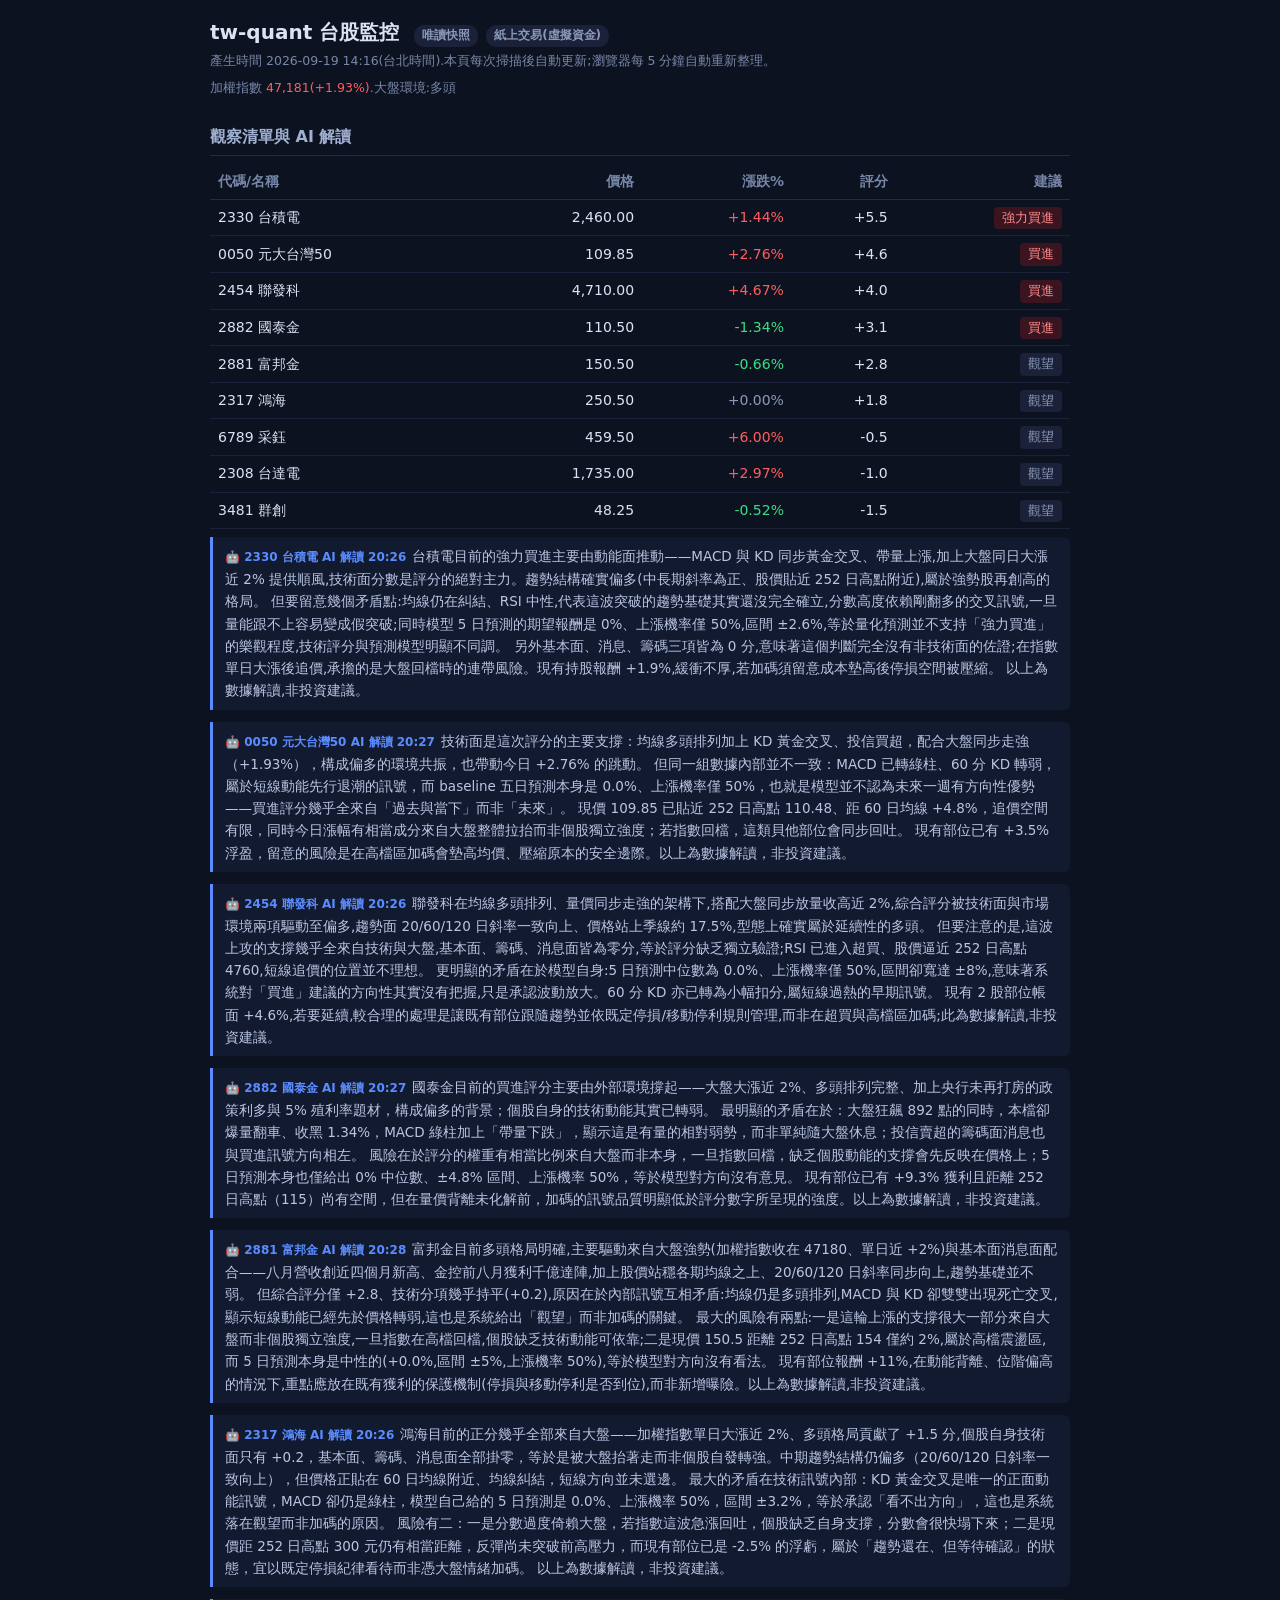
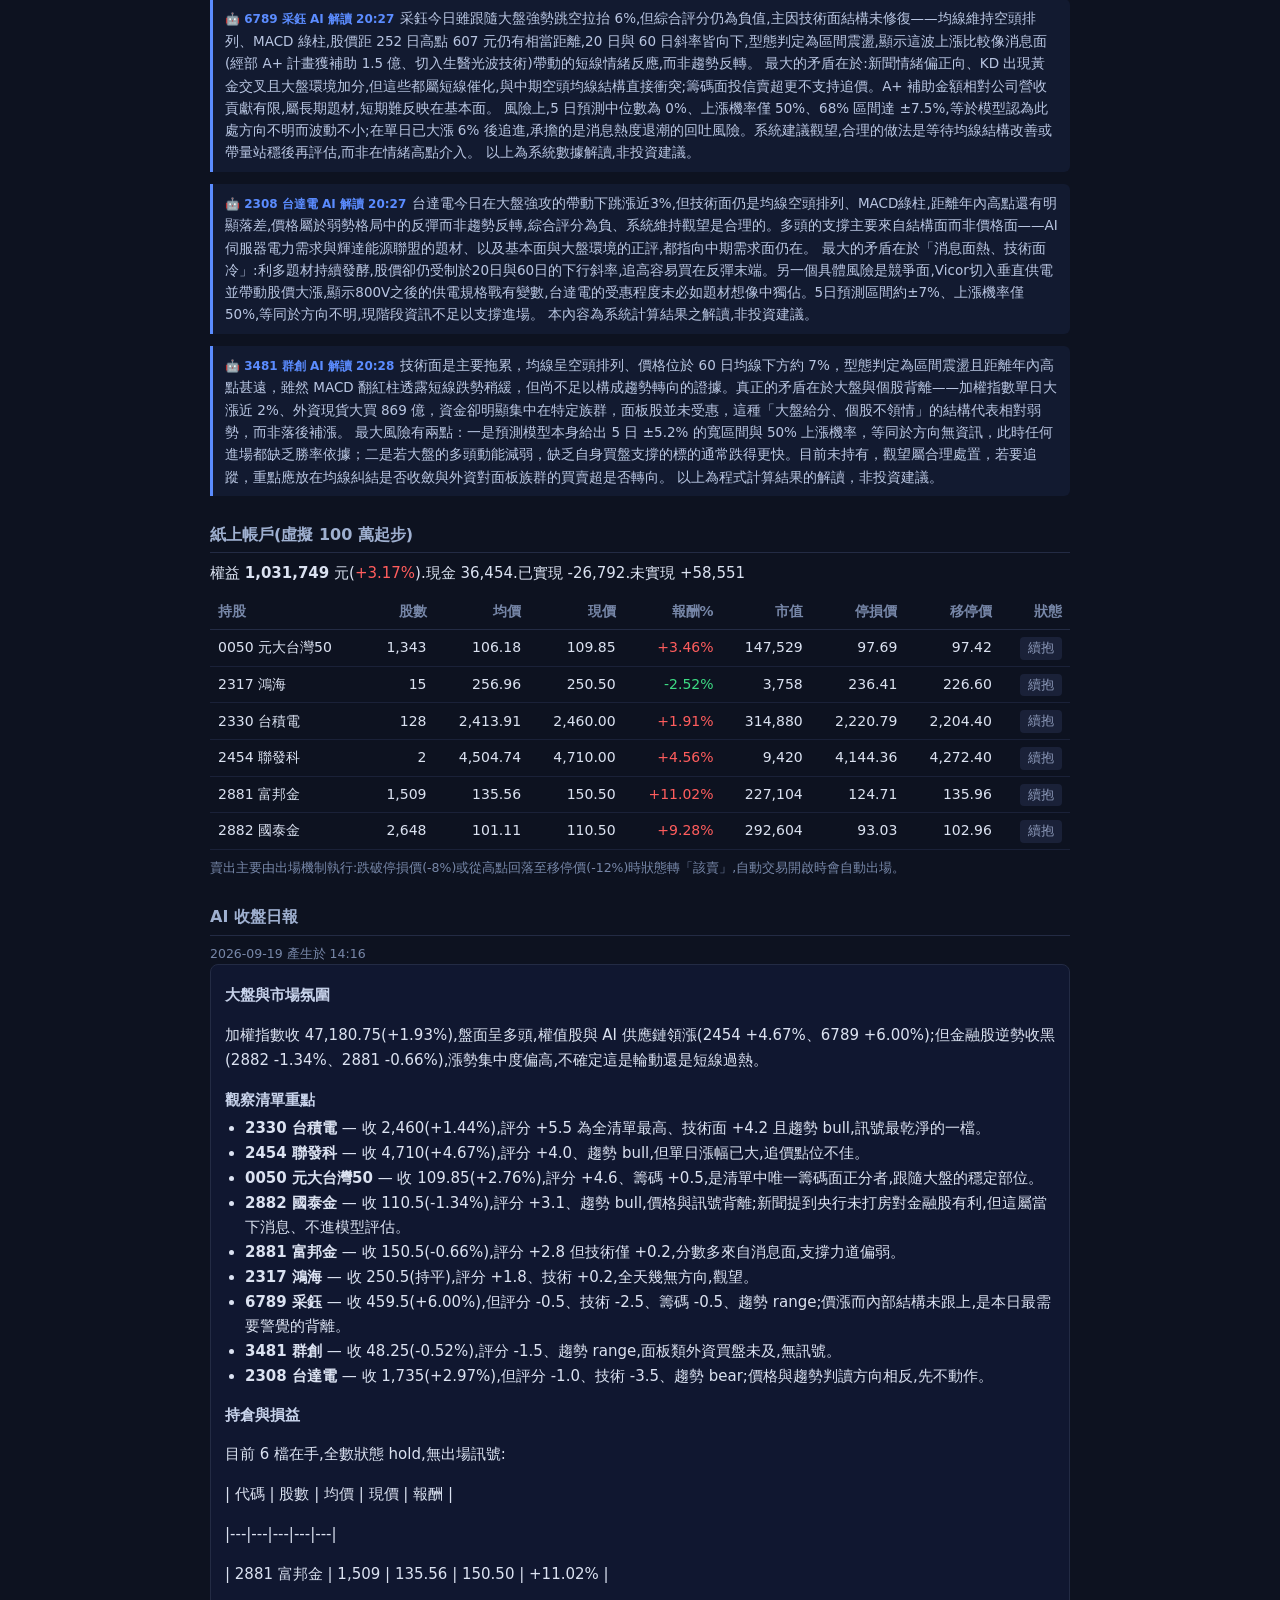
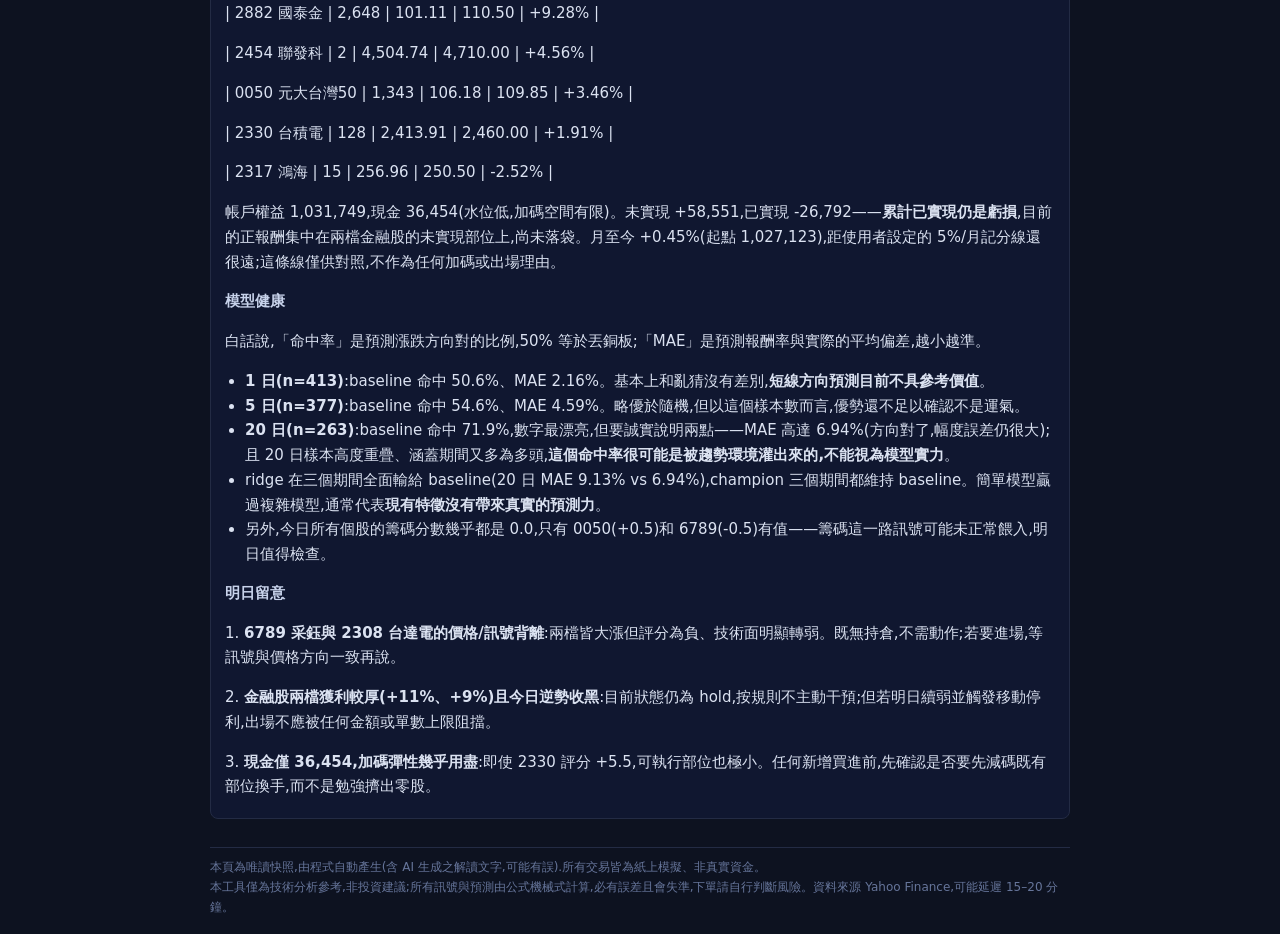
==== commit beab29e2: "snapshot 2026-09-19T14:16:07+08:00" ====
--- a/simple.html
+++ b/simple.html
@@ -23,85 +23,91 @@
 .foot{margin-top:28px;padding-top:10px;border-top:1px solid #232b44;color:#66759a;font-size:12px}
 .badge{display:inline-block;padding:1px 8px;border-radius:10px;background:#1a2138;
   color:#8b98b8;font-size:12px;margin-left:8px}
-</style></head><body><div class='wrap'><h1>tw-quant 台股監控 <span class='badge'>唯讀快照</span><span class='badge'>紙上交易(虛擬資金)</span></h1><div class='meta'>產生時間 2026-10-31 14:15(台北時間).本頁每次掃描後自動更新;瀏覽器每 5 分鐘自動重新整理。</div><div class='meta' style='margin-top:6px'>加權指數 <span class='down'>45,212(-2.49%)</span>.大盤環境:偏空震盪</div><h2>觀察清單與 AI 解讀</h2><table><tr><th>代碼/名稱</th><th>價格</th><th>漲跌%</th><th>評分</th><th>建議</th></tr><tr><td>2881 富邦金</td><td>161.50</td><td class='down'>-0.31%</td><td>+2.9</td><td><span class='rec hold'>觀望</span></td></tr><tr><td>2882 國泰金</td><td>116.00</td><td class='down'>-0.43%</td><td>+2.7</td><td><span class='rec hold'>觀望</span></td></tr><tr><td>2317 鴻海</td><td>245.50</td><td class='down'>-1.01%</td><td>+1.4</td><td><span class='rec hold'>觀望</span></td></tr><tr><td>2330 台積電</td><td>2,370.00</td><td class='down'>-1.86%</td><td>+0.8</td><td><span class='rec hold'>觀望</span></td></tr><tr><td>3481 群創</td><td>42.55</td><td class='down'>-7.50%</td><td>+0.3</td><td><span class='rec hold'>觀望</span></td></tr><tr><td>6789 采鈺</td><td>411.00</td><td class='down'>-6.27%</td><td>-2.2</td><td><span class='rec hold'>觀望</span></td></tr><tr><td>2454 聯發科</td><td>3,915.00</td><td class='down'>-3.21%</td><td>-2.8</td><td><span class='rec hold'>觀望</span></td></tr><tr><td>0050 元大台灣50</td><td>104.95</td><td class='down'>-2.14%</td><td>-3.1</td><td><span class='rec sell'>賣出</span></td></tr><tr><td>2308 台達電</td><td>1,335.00</td><td class='down'>-9.80%</td><td>-5.5</td><td><span class='rec sell'>強力賣出</span></td></tr></table><div class='ai'><span class='t'>🤖 2881 富邦金 AI 解讀 14:18</span>富邦金在金融股避險資金推動下創下歷史新高,評分偏多主要來自均線多頭排列與大盤多頭環境,新聞面情緒也明顯偏正,屬於強勢股續強的格局。但技術面內部已出現分歧:價格觸及布林上軌、MACD 翻綠柱,顯示短線漲幅已偏快、動能開始遞減,而模型 5 日預測僅 ±0% 且上漲機率 50%,意味著本輪上漲多由題材與資金情緒驅動,量化模型並未給出方向性優勢。
+</style></head><body><div class='wrap'><h1>tw-quant 台股監控 <span class='badge'>唯讀快照</span><span class='badge'>紙上交易(虛擬資金)</span></h1><div class='meta'>產生時間 2026-09-19 14:16(台北時間).本頁每次掃描後自動更新;瀏覽器每 5 分鐘自動重新整理。</div><div class='meta' style='margin-top:6px'>加權指數 <span class='up'>47,181(+1.93%)</span>.大盤環境:多頭</div><h2>觀察清單與 AI 解讀</h2><table><tr><th>代碼/名稱</th><th>價格</th><th>漲跌%</th><th>評分</th><th>建議</th></tr><tr><td>2330 台積電</td><td>2,460.00</td><td class='up'>+1.44%</td><td>+5.5</td><td><span class='rec buy'>強力買進</span></td></tr><tr><td>0050 元大台灣50</td><td>109.85</td><td class='up'>+2.76%</td><td>+4.6</td><td><span class='rec buy'>買進</span></td></tr><tr><td>2454 聯發科</td><td>4,710.00</td><td class='up'>+4.67%</td><td>+4.0</td><td><span class='rec buy'>買進</span></td></tr><tr><td>2882 國泰金</td><td>110.50</td><td class='down'>-1.34%</td><td>+3.1</td><td><span class='rec buy'>買進</span></td></tr><tr><td>2881 富邦金</td><td>150.50</td><td class='down'>-0.66%</td><td>+2.8</td><td><span class='rec hold'>觀望</span></td></tr><tr><td>2317 鴻海</td><td>250.50</td><td class='flat'>+0.00%</td><td>+1.8</td><td><span class='rec hold'>觀望</span></td></tr><tr><td>6789 采鈺</td><td>459.50</td><td class='up'>+6.00%</td><td>-0.5</td><td><span class='rec hold'>觀望</span></td></tr><tr><td>2308 台達電</td><td>1,735.00</td><td class='up'>+2.97%</td><td>-1.0</td><td><span class='rec hold'>觀望</span></td></tr><tr><td>3481 群創</td><td>48.25</td><td class='down'>-0.52%</td><td>-1.5</td><td><span class='rec hold'>觀望</span></td></tr></table><div class='ai'><span class='t'>🤖 2330 台積電 AI 解讀 20:26</span>台積電目前的強力買進主要由動能面推動——MACD 與 KD 同步黃金交叉、帶量上漲,加上大盤同日大漲近 2% 提供順風,技術面分數是評分的絕對主力。趨勢結構確實偏多(中長期斜率為正、股價貼近 252 日高點附近),屬於強勢股再創高的格局。
 
-最大的風險是「評分建議買進」與「預測無方向」互相矛盾:在距月線約 +13.8%、創 252 日新高的位置追價,一旦避險資金輪動或 9 月獲利公布不如預期,回檔空間不小。現有持股已有 +15.9% 的報酬,目前的處境更像是既有部位的停利與風險控管問題,而非新增買點的評估。
+但要留意幾個矛盾點:均線仍在糾結、RSI 中性,代表這波突破的趨勢基礎其實還沒完全確立,分數高度依賴剛翻多的交叉訊號,一旦量能跟不上容易變成假突破;同時模型 5 日預測的期望報酬是 0%、上漲機率僅 50%,區間 ±2.6%,等於量化預測並不支持「強力買進」的樂觀程度,技術評分與預測模型明顯不同調。
 
-以上為系統數據解讀,非投資建議。</div><div class='ai'><span class='t'>🤖 2882 國泰金 AI 解讀 14:17</span>國泰金在均線多頭排列、KD 黃金交叉與投信買超的多重助力下動能偏強，今日大漲近 2.7%，法人 EPS 預估上修至 9.02 元、目標價 126.5 元也提供了基本面的支撐敘事，系統給出的高分主要來自技術面與大盤環境兩塊。
+另外基本面、消息、籌碼三項皆為 0 分,意味著這個判斷完全沒有非技術面的佐證;在指數單日大漲後追價,承擔的是大盤回檔時的連帶風險。現有持股報酬 +1.9%,緩衝不厚,若加碼須留意成本墊高後停損空間被壓縮。
 
-但要留意訊號內部並不一致：MACD 仍是綠柱，顯示中期動能尚未確認翻多，而模型的 5 日預測是 0%、上漲機率僅 50%，等於量化模型對短線方向沒有看法，與「強力買進」的評分形成落差。
+以上為數據解讀,非投資建議。</div><div class='ai'><span class='t'>🤖 0050 元大台灣50 AI 解讀 20:27</span>技術面是這次評分的主要支撐：均線多頭排列加上 KD 黃金交叉、投信買超，配合大盤同步走強（+1.93%），構成偏多的環境共振，也帶動今日 +2.76% 的跳動。
 
-價格已貼近 252 日高點 115 元、距 60 日均線約 8%，短線有乖離過大與前高壓力的問題；新聞面多數是藝文贊助等中性題材，實質催化有限，若投信買超轉為調節，追高的風險會明顯放大。
+但同一組數據內部並不一致：MACD 已轉綠柱、60 分 KD 轉弱，屬於短線動能先行退潮的訊號，而 baseline 五日預測本身是 0.0%、上漲機率僅 50%，也就是模型並不認為未來一週有方向性優勢——買進評分幾乎全來自「過去與當下」而非「未來」。
 
-目前持股成本 112.22、報酬僅 +0.7%，獲利緩衝相當薄。以上為數據解讀，非投資建議。</div><div class='ai'><span class='t'>🤖 2317 鴻海 AI 解讀 14:16</span>鴻海目前呈現「宏觀偏多、個股偏弱」的分歧格局：大盤與基本面給出正分，但技術面與籌碼面同步走弱——外資連賣三日、法人賣壓動能未退，加上帶量下跌與 MACD 綠柱，顯示賣方仍掌握短線節奏，股價也落在 MA60 下方約 2.5%，距 252 日高點 300 元有明顯折價，綜合評分 -0.2 的觀望結論合理。
+現價 109.85 已貼近 252 日高點 110.48、距 60 日均線 +4.8%，追價空間有限，同時今日漲幅有相當成分來自大盤整體拉抬而非個股獨立強度；若指數回檔，這類貝他部位會同步回吐。
 
-主要風險在於美國 337 調查的消息面壓力：公司雖稱出貨與客戶合作未受重大影響，但此類調查的時程與結果具不確定性，若後續進展不如預期，外資賣超可能延續。
+現有部位已有 +3.5% 浮盈，留意的風險是在高檔區加碼會墊高均價、壓縮原本的安全邊際。以上為數據解讀，非投資建議。</div><div class='ai'><span class='t'>🤖 2454 聯發科 AI 解讀 20:26</span>聯發科在均線多頭排列、量價同步走強的架構下,搭配大盤同步放量收高近 2%,綜合評分被技術面與市場環境兩項驅動至偏多,趨勢面 20/60/120 日斜率一致向上、價格站上季線約 17.5%,型態上確實屬於延續性的多頭。
 
-訊號矛盾處值得留意：價格觸及布林下軌、60 分 KD 微幅轉正，暗示短線有技術性反彈的空間，但這與帶量下跌（-1.5）和籌碼持續流出並存——低檔若無量能與法人回補配合，觸下軌往往只是下跌過程中的中繼，而非底部。5 日預測中位數為 0%、上漲機率 50%、區間 ±2.4%，本身也顯示模型對方向沒有把握。
+但要注意的是,這波上攻的支撐幾乎全來自技術與大盤,基本面、籌碼、消息面皆為零分,等於評分缺乏獨立驗證;RSI 已進入超買、股價逼近 252 日高點 4760,短線追價的位置並不理想。
 
-本內容為系統數據解讀，非投資建議。</div><div class='ai'><span class='t'>🤖 2330 台積電 AI 解讀 14:16</span>技術面是這波評分的主要支撐——均線多頭排列加上大盤站在多方,MACD 仍維持紅柱,趨勢分段也判定為 bull,20/60/120 日斜率一致向上,價格貼著 MA60 上方約 5%,屬於健康的推升結構而非過熱追價。
+更明顯的矛盾在於模型自身:5 日預測中位數為 0.0%、上漲機率僅 50%,區間卻寬達 ±8%,意味著系統對「買進」建議的方向性其實沒有把握,只是承認波動放大。60 分 KD 亦已轉為小幅扣分,屬短線過熱的早期訊號。
 
-但評分的強度與其他面向明顯脫鉤:籌碼端外資已連賣三日(投信買超難以完全抵銷),消息面偏空,而模型自己的 5 日預測是持平、上漲機率僅 50%,區間落在 ±2.7%——換言之技術結構的樂觀並沒有被價格動能或資金流確認。
+現有 2 股部位帳面 +4.6%,若要延續,較合理的處理是讓既有部位跟隨趨勢並依既定停損/移動停利規則管理,而非在超買與高檔區加碼;此為數據解讀,非投資建議。</div><div class='ai'><span class='t'>🤖 2882 國泰金 AI 解讀 20:27</span>國泰金目前的買進評分主要由外部環境撐起——大盤大漲近 2%、多頭排列完整、加上央行未再打房的政策利多與 5% 殖利率題材，構成偏多的背景；個股自身的技術動能其實已轉弱。
 
-最大的風險點是 10/15 法說會:資本支出指引是這類事件型波動的核心變數,近期已有單日台股急挫逾 540 點、台積電領跌的紀錄,顯示在數字公布前市場的容錯空間不大,且現價距 252 日高 2585 僅約 1.7%,屬相對高檔位置。
+最明顯的矛盾在於：大盤狂飆 892 點的同時，本檔卻爆量翻車、收黑 1.34%，MACD 綠柱加上「帶量下跌」，顯示這是有量的相對弱勢，而非單純隨大盤休息；投信賣超的籌碼面消息也與買進訊號方向相左。
 
-現有部位報酬 +4.6%,在「技術偏多但籌碼與事件風險偏空」的矛盾下,風險控管(出場紀律)的重要性高於是否加碼;以上為數據解讀,非投資建議。</div><div class='ai'><span class='t'>🤖 3481 群創 AI 解讀 14:18</span>目前的高分幾乎全由技術面撐起——均線多頭排列加上大盤處於多頭,使評分被推到強力買進區,但基本面與籌碼都是零分,代表這是一個「價格動能」而非「價值或資金流」確認的訊號,說服力相對單薄。最矛盾之處在於模型自身的 5 日預測是持平、上漲機率僅五成,±7.2% 的區間寬度也說明波動遠大於期望報酬,換言之技術面看多與預測面無方向是直接衝突的。消息面分數偏低且多來自散戶論壇的「跌下來撿」類討論,屬情緒性買盤而非營運利多,其中點名的目標價甚至已低於現價,參考價值有限。風險面要留意股價距 252 日高點 70.9 仍有相當距離、僅略高於 60 日均線 4.4%,目前持股又處 -3.8% 虧損,加碼等於在無預測優勢的情況下放大一個尚未轉正的部位,出場條件應優先於進場理由。以上為數據解讀,非投資建議。</div><div class='ai'><span class='t'>🤖 6789 采鈺 AI 解讀 14:18</span>采鈺多頭結構仍完整——均線多頭排列、MACD 紅柱,加上外資連買五日與投信同步買超,籌碼面是這次高分的主要支撐,大盤處於多頭也提供順風,綜合評分因此被推到強力買進。但技術分數幾乎全來自趨勢排列,RSI 中性、KD 無貢獻,代表短線動能其實並未同步跟上,評分偏向「結構分」而非「啟動分」。
+風險在於評分的權重有相當比例來自大盤而非本身，一旦指數回檔，缺乏個股動能的支撐會先反映在價格上；5 日預測本身也僅給出 0% 中位數、±4.8% 區間、上漲機率 50%，等於模型對方向沒有意見。
 
-最矛盾的一點是:系統給出強力買進,模型自己的 5 日預測卻是 0%、上漲機率 50%、區間 ±5.4%,等於承認方向無優勢、只有波動;今日也在下跌 2.18%。另需留意 slope120 已轉負、股價距 252 日高點(607)還有相當距離,長線斜率與短線多頭並不一致,高價股的區間震盪對現有 230 股(-1.4%)的帳面影響會被放大,外資買超若中斷,目前最大的支撐來源也會同時消失。
+現有部位已有 +9.3% 獲利且距離 252 日高點（115）尚有空間，但在量價背離未化解前，加碼的訊號品質明顯低於評分數字所呈現的強度。以上為數據解讀，非投資建議。</div><div class='ai'><span class='t'>🤖 2881 富邦金 AI 解讀 20:28</span>富邦金目前多頭格局明確,主要驅動來自大盤強勢(加權指數收在 47180、單日近 +2%)與基本面消息面配合——八月營收創近四個月新高、金控前八月獲利千億達陣,加上股價站穩各期均線之上、20/60/120 日斜率同步向上,趨勢基礎並不弱。
 
-以上為數據解讀,非投資建議。</div><div class='ai'><span class='t'>🤖 2454 聯發科 AI 解讀 14:17</span>整體偏多的評分幾乎全由技術面撐起——均線多頭排列加上大盤站在多頭格局,KD 落到低檔也提供了反彈的位置;但型態判定仍是區間整理,baseline 預測方向性為零、上漲機率僅五成,顯示這是「結構未壞」而非「動能已回」的買點。
+但綜合評分僅 +2.8、技術分項幾乎持平(+0.2),原因在於內部訊號互相矛盾:均線仍是多頭排列,MACD 與 KD 卻雙雙出現死亡交叉,顯示短線動能已經先於價格轉弱,這也是系統給出「觀望」而非加碼的關鍵。
 
-最大的矛盾在籌碼:系統端顯示外資連賣三日、法人賣壓動能為負,而新聞面卻出現外資買超聯發科的單日資料,兩者時間尺度不同,應以連續賣超的趨勢為主、單日買超視為尚待確認的轉折。另一組衝突是基本面與價格脫鉤——Q3 營收創高但九月下旬以來已跌約 16%,MACD 綠柱也還沒翻轉,代表市場目前在對評價而非營運下修。
+最大的風險有兩點:一是這輪上漲的支撐很大一部分來自大盤而非個股獨立強度,一旦指數在高檔回檔,個股缺乏技術動能可依靠;二是現價 150.5 距離 252 日高點 154 僅約 2%,屬於高檔震盪區,而 5 日預測本身是中性的(+0.0%,區間 ±5%,上漲機率 50%),等於模型對方向沒有看法。
 
-風險上,現價仍高於 60 日均線約 9.6%,若區間下緣失守,68% 區間給出的 ±7.5% 波動幅度意味回檔空間不小;目前僅 1 股、報酬 +0.3%,部位本身風險有限,但加碼前較合理的確認訊號是外資賣壓中止與 MACD 柱狀體收斂。以上為數據解讀,非投資建議。</div><div class='ai'><span class='t'>🤖 0050 元大台灣50 AI 解讀 14:17</span>多頭格局仍完整:20/60/120 日斜率一致向上、均線多頭排列、MACD 紅柱,加上大盤同步偏多,技術面是這次評分的主要推力,持倉也已累積約 7% 的浮動獲利。
+現有部位報酬 +11%,在動能背離、位階偏高的情況下,重點應放在既有獲利的保護機制(停損與移動停利是否到位),而非新增曝險。以上為數據解讀,非投資建議。</div><div class='ai'><span class='t'>🤖 2317 鴻海 AI 解讀 20:26</span>鴻海目前的正分幾乎全部來自大盤——加權指數單日大漲近 2%、多頭格局貢獻了 +1.5 分,個股自身技術面只有 +0.2，基本面、籌碼、消息面全部掛零，等於是被大盤抬著走而非個股自發轉強。中期趨勢結構仍偏多（20/60/120 日斜率一致向上），但價格正貼在 60 日均線附近、均線糾結，短線方向並未選邊。
 
-但買進訊號的品質明顯不如分數好看:RSI 已進入超買、價格貼近 252 日高點附近,而 5 日模型給的卻是零期望值、上漲機率僅約五成,籌碼面又有外資連三賣——動能與資金流向不同調。
+最大的矛盾在技術訊號內部：KD 黃金交叉是唯一的正面動能訊號，MACD 卻仍是綠柱，模型自己給的 5 日預測是 0.0%、上漲機率 50%，區間 ±3.2%，等於承認「看不出方向」，這也是系統落在觀望而非加碼的原因。
 
-新聞多半在討論「定期定額戶數下滑」與主動式 ETF 比較,屬於話題面雜訊,對價格的解釋力有限,不宜當作加碼理由。
+風險有二：一是分數過度倚賴大盤，若指數這波急漲回吐，個股缺乏自身支撐，分數會很快塌下來；二是現價距 252 日高點 300 元仍有相當距離，反彈尚未突破前高壓力，而現有部位已是 -2.5% 的浮虧，屬於「趨勢還在、但等待確認」的狀態，宜以既定停損紀律看待而非憑大盤情緒加碼。
 
-最大風險是在高位追價:若要維持部位,重點放在既有停損與移動停利紀律,而非在超買區擴大曝險。以上為數據解讀,非投資建議。</div><div class='ai'><span class='t'>🤖 2308 台達電 AI 解讀 14:17</span>技術面確實站在多方——均線多頭排列、MACD 翻紅、投信買超，加上大盤仍處多頭格局，才把綜合評分推到 +6.0；但這個分數幾乎全靠「價格結構」堆出來的，而今天的跌勢來源並不在技術面。
+以上為數據解讀，非投資建議。</div><div class='ai'><span class='t'>🤖 6789 采鈺 AI 解讀 20:27</span>采鈺今日雖跟隨大盤強勢跳空拉抬 6%,但綜合評分仍為負值,主因技術面結構未修復——均線維持空頭排列、MACD 綠柱,股價距 252 日高點 607 元仍有相當距離,20 日與 60 日斜率皆向下,型態判定為區間震盪,顯示這波上漲比較像消息面(經部 A+ 計畫獲補助 1.5 億、切入生醫光波技術)帶動的短線情緒反應,而非趨勢反轉。
 
-美國 337 調查是這檔目前唯一且最關鍵的變數：公司雖發重訊稱產品未受影響，但六則新聞一致偏負，股價單日重挫逾 5%、已破半年線，屬於評分模型來不及反映的事件型風險。評分與價格行為明顯背離——系統看到的是調整前的多頭排列，市場定價的是法律與供應鏈的不確定性。
+最大的矛盾在於:新聞情緒偏正向、KD 出現黃金交叉且大盤環境加分,但這些都屬短線催化,與中期空頭均線結構直接衝突;籌碼面投信賣超更不支持追價。A+ 補助金額相對公司營收貢獻有限,屬長期題材,短期難反映在基本面。
 
-5 日預測也等於沒有方向：期望值 +0.0%、上漲機率 50%，區間 ±7.9% 相當寬，意味模型本身對後續走勢沒有信心。現有持股報酬 -1.5%，比較務實的觀察點是均線排列是否在接下來幾個交易日被真正破壞，以及調查範圍是否擴大，而非把 +6.0 當成加碼依據。
+風險上,5 日預測中位數為 0%、上漲機率僅 50%、68% 區間達 ±7.5%,等於模型認為此處方向不明而波動不小;在單日已大漲 6% 後追進,承擔的是消息熱度退潮的回吐風險。系統建議觀望,合理的做法是等待均線結構改善或帶量站穩後再評估,而非在情緒高點介入。
 
-以上為數據解讀，非投資建議。</div><h2>紙上帳戶(虛擬 100 萬起步)</h2><div>權益 <b>1,010,098</b> 元(<span class='up'>+1.01%</span>).現金 269,730.已實現 -23,214.未實現 +33,315</div><table><tr><th>持股</th><th>股數</th><th>均價</th><th>現價</th><th>報酬%</th><th>市值</th><th>停損價</th><th>移停價</th><th>狀態</th></tr><tr><td>2317 鴻海</td><td>193</td><td>245.83</td><td>245.50</td><td class='down'>-0.14%</td><td>47,382</td><td>226.17</td><td>216.48</td><td><span class='rec hold'>續抱</span></td></tr><tr><td>2330 台積電</td><td>154</td><td>2,427.16</td><td>2,370.00</td><td class='down'>-2.35%</td><td>364,980</td><td>2,232.99</td><td>2,274.80</td><td><span class='rec hold'>續抱</span></td></tr><tr><td>2881 富邦金</td><td>1,618</td><td>136.72</td><td>161.50</td><td class='up'>+18.12%</td><td>261,307</td><td>125.78</td><td>144.76</td><td><span class='rec hold'>續抱</span></td></tr><tr><td>2882 國泰金</td><td>575</td><td>112.37</td><td>116.00</td><td class='up'>+3.23%</td><td>66,700</td><td>103.38</td><td>103.84</td><td><span class='rec hold'>續抱</span></td></tr></table><div class='meta'>賣出主要由出場機制執行:跌破停損價(-8%)或從高點回落至移停價(-12%)時狀態轉「該賣」,自動交易開啟時會自動出場。</div><h2>AI 收盤日報</h2><div class='meta'>2026-10-12 產生於 14:16</div><div class='report'><h4>大盤與市場氛圍</h4>
-<p>加權指數收 49,301.96(-0.02%),幾乎平盤，趨勢判定仍為多頭；但盤面明顯分化——美國 337 調查利空壓抑電子供應鏈，資金轉進金融股。</p>
+以上為系統數據解讀,非投資建議。</div><div class='ai'><span class='t'>🤖 2308 台達電 AI 解讀 20:27</span>台達電今日在大盤強攻的帶動下跳漲近3%,但技術面仍是均線空頭排列、MACD綠柱,距離年內高點還有明顯落差,價格屬於弱勢格局中的反彈而非趨勢反轉,綜合評分為負、系統維持觀望是合理的。多頭的支撐主要來自結構面而非價格面——AI伺服器電力需求與輝達能源聯盟的題材、以及基本面與大盤環境的正評,都指向中期需求面仍在。
+
+最大的矛盾在於「消息面熱、技術面冷」:利多題材持續發酵,股價卻仍受制於20日與60日的下行斜率,追高容易買在反彈末端。另一個具體風險是競爭面,Vicor切入垂直供電並帶動股價大漲,顯示800V之後的供電規格戰有變數,台達電的受惠程度未必如題材想像中獨佔。5日預測區間約±7%、上漲機率僅50%,等同於方向不明,現階段資訊不足以支撐進場。
+
+本內容為系統計算結果之解讀,非投資建議。</div><div class='ai'><span class='t'>🤖 3481 群創 AI 解讀 20:28</span>技術面是主要拖累，均線呈空頭排列、價格位於 60 日均線下方約 7%，型態判定為區間震盪且距離年內高點甚遠，雖然 MACD 翻紅柱透露短線跌勢稍緩，但尚不足以構成趨勢轉向的證據。真正的矛盾在於大盤與個股背離——加權指數單日大漲近 2%、外資現貨大買 869 億，資金卻明顯集中在特定族群，面板股並未受惠，這種「大盤給分、個股不領情」的結構代表相對弱勢，而非落後補漲。
+
+最大風險有兩點：一是預測模型本身給出 5 日 ±5.2% 的寬區間與 50% 上漲機率，等同於方向無資訊，此時任何進場都缺乏勝率依據；二是若大盤的多頭動能減弱，缺乏自身買盤支撐的標的通常跌得更快。目前未持有，觀望屬合理處置，若要追蹤，重點應放在均線糾結是否收斂與外資對面板族群的買賣超是否轉向。
+
+以上為程式計算結果的解讀，非投資建議。</div><h2>紙上帳戶(虛擬 100 萬起步)</h2><div>權益 <b>1,031,749</b> 元(<span class='up'>+3.17%</span>).現金 36,454.已實現 -26,792.未實現 +58,551</div><table><tr><th>持股</th><th>股數</th><th>均價</th><th>現價</th><th>報酬%</th><th>市值</th><th>停損價</th><th>移停價</th><th>狀態</th></tr><tr><td>0050 元大台灣50</td><td>1,343</td><td>106.18</td><td>109.85</td><td class='up'>+3.46%</td><td>147,529</td><td>97.69</td><td>97.42</td><td><span class='rec hold'>續抱</span></td></tr><tr><td>2317 鴻海</td><td>15</td><td>256.96</td><td>250.50</td><td class='down'>-2.52%</td><td>3,758</td><td>236.41</td><td>226.60</td><td><span class='rec hold'>續抱</span></td></tr><tr><td>2330 台積電</td><td>128</td><td>2,413.91</td><td>2,460.00</td><td class='up'>+1.91%</td><td>314,880</td><td>2,220.79</td><td>2,204.40</td><td><span class='rec hold'>續抱</span></td></tr><tr><td>2454 聯發科</td><td>2</td><td>4,504.74</td><td>4,710.00</td><td class='up'>+4.56%</td><td>9,420</td><td>4,144.36</td><td>4,272.40</td><td><span class='rec hold'>續抱</span></td></tr><tr><td>2881 富邦金</td><td>1,509</td><td>135.56</td><td>150.50</td><td class='up'>+11.02%</td><td>227,104</td><td>124.71</td><td>135.96</td><td><span class='rec hold'>續抱</span></td></tr><tr><td>2882 國泰金</td><td>2,648</td><td>101.11</td><td>110.50</td><td class='up'>+9.28%</td><td>292,604</td><td>93.03</td><td>102.96</td><td><span class='rec hold'>續抱</span></td></tr></table><div class='meta'>賣出主要由出場機制執行:跌破停損價(-8%)或從高點回落至移停價(-12%)時狀態轉「該賣」,自動交易開啟時會自動出場。</div><h2>AI 收盤日報</h2><div class='meta'>2026-09-19 產生於 14:16</div><div class='report'><h4>大盤與市場氛圍</h4>
+<p>加權指數收 47,180.75(+1.93%),盤面呈多頭,權值股與 AI 供應鏈領漲(2454 +4.67%、6789 +6.00%);但金融股逆勢收黑(2882 -1.34%、2881 -0.66%),漲勢集中度偏高,不確定這是輪動還是短線過熱。</p>
 <h4>觀察清單重點</h4>
 <ul>
-<li><strong>2330 台積電</strong> — 收 2,540(-0.39%)，技術面偏強、趨勢多頭，評分 +5.4 給【強力買進】；法說前夕資本支出是市場焦點，消息面略偏空但幅度不大。</li>
-<li><strong>2317 鴻海</strong> — 收 244.5(-1.81%)，趨勢轉空、技術與籌碼雙弱，評分 -0.2 為清單中唯一【觀望】；337 調查直接點名，不宜搶接。</li>
-<li><strong>2454 聯發科</strong> — 收 4,625(-1.39%)，趨勢盤整，評分 +3.6【買進】；外資看法偏多但籌碼面 -1.5，短線拉回未止穩前偏震盪。</li>
-<li><strong>2308 台達電</strong> — 收 1,900(-3.31%)，重訊證實旗下三家公司捲入 337 調查、帶量下殺。技術與籌碼仍給出 +6.0【強力買進】，但這是本次最大的「分數與消息打架」案例，需留意模型尚未反映事件風險。</li>
-<li><strong>2882 國泰金</strong> — 收 113(+2.73%)，趨勢多頭、三面向全為正，評分 +5.8【強力買進】；金融股避風港效應受益。</li>
-<li><strong>0050 元大台灣50</strong> — 收 114.8(-0.13%)，趨勢多頭，評分 +3.3【買進】；大盤平盤、ETF 跟著持平，無特別事件。</li>
-<li><strong>6789 采鈺</strong> — 收 470.5(-2.18%)，趨勢多頭但今日回檔，籌碼 +1.5 最強(外資買超)，評分 +6.0【強力買進】。</li>
-<li><strong>3481 群創</strong> — 收 51.3(+0.59%)，逆勢小漲，趨勢多頭，評分 +5.7【強力買進】；面板族群有買盤討論，但新聞多為個人意見與論壇內容，參考價值低。</li>
-<li><strong>2881 富邦金</strong> — 收 158.5(+3.59%)，全場最強，盤中觸及 160 元新天價，評分 +4.4【買進】；技術分數 +1.9 偏低，反映短線已偏漲多。</li>
+<li><strong>2330 台積電</strong> — 收 2,460(+1.44%),評分 +5.5 為全清單最高、技術面 +4.2 且趨勢 bull,訊號最乾淨的一檔。</li>
+<li><strong>2454 聯發科</strong> — 收 4,710(+4.67%),評分 +4.0、趨勢 bull,但單日漲幅已大,追價點位不佳。</li>
+<li><strong>0050 元大台灣50</strong> — 收 109.85(+2.76%),評分 +4.6、籌碼 +0.5,是清單中唯一籌碼面正分者,跟隨大盤的穩定部位。</li>
+<li><strong>2882 國泰金</strong> — 收 110.5(-1.34%),評分 +3.1、趨勢 bull,價格與訊號背離;新聞提到央行未打房對金融股有利,但這屬當下消息、不進模型評估。</li>
+<li><strong>2881 富邦金</strong> — 收 150.5(-0.66%),評分 +2.8 但技術僅 +0.2,分數多來自消息面,支撐力道偏弱。</li>
+<li><strong>2317 鴻海</strong> — 收 250.5(持平),評分 +1.8、技術 +0.2,全天幾無方向,觀望。</li>
+<li><strong>6789 采鈺</strong> — 收 459.5(+6.00%),但評分 -0.5、技術 -2.5、籌碼 -0.5、趨勢 range;價漲而內部結構未跟上,是本日最需要警覺的背離。</li>
+<li><strong>3481 群創</strong> — 收 48.25(-0.52%),評分 -1.5、趨勢 range,面板類外資買盤未及,無訊號。</li>
+<li><strong>2308 台達電</strong> — 收 1,735(+2.97%),但評分 -1.0、技術 -3.5、趨勢 bear;價格與趨勢判讀方向相反,先不動作。</li>
 </ul>
 <h4>持倉與損益</h4>
-<p>目前 8 檔全為 hold，無出場訊號：</p>
-<p>| 代碼 | 名稱 | 股數 | 均價 | 現價 | 報酬 |</p>
-<p>|---|---|---|---|---|---|</p>
-<p>| 2881 | 富邦金 | 1,618 | 136.72 | 158.5 | <strong>+15.93%</strong> |</p>
-<p>| 0050 | 元大台灣50 | 1,571 | 107.08 | 114.8 | +7.21% |</p>
-<p>| 2330 | 台積電 | 154 | 2,427.16 | 2,540.0 | +4.65% |</p>
-<p>| 2882 | 國泰金 | 493 | 112.22 | 113.0 | +0.69% |</p>
-<p>| 2454 | 聯發科 | 1 | 4,612.30 | 4,625.0 | +0.28% |</p>
-<p>| 6789 | 采鈺 | 230 | 477.12 | 470.5 | -1.39% |</p>
-<p>| 2308 | 台達電 | 17 | 1,928.96 | 1,900.0 | -1.50% |</p>
-<p>| 3481 | 群創 | 295 | 53.35 | 51.3 | -3.84% |</p>
-<p>帳戶權益 1,058,195(現金 14,249)，未實現 +62,523、已實現 -4,332。獲利集中在富邦金與 0050 兩檔金融/ETF 部位；現金水位僅約 1.3%，加碼空間有限。</p>
-<p>月度記分板:本月起點 1,043,324 → 目前 1,058,195，月至今 <strong>+1.43%</strong>(目標線 5%/月，僅作對照)。</p>
+<p>目前 6 檔在手,全數狀態 hold,無出場訊號:</p>
+<p>| 代碼 | 股數 | 均價 | 現價 | 報酬 |</p>
+<p>|---|---|---|---|---|</p>
+<p>| 2881 富邦金 | 1,509 | 135.56 | 150.50 | +11.02% |</p>
+<p>| 2882 國泰金 | 2,648 | 101.11 | 110.50 | +9.28% |</p>
+<p>| 2454 聯發科 | 2 | 4,504.74 | 4,710.00 | +4.56% |</p>
+<p>| 0050 元大台灣50 | 1,343 | 106.18 | 109.85 | +3.46% |</p>
+<p>| 2330 台積電 | 128 | 2,413.91 | 2,460.00 | +1.91% |</p>
+<p>| 2317 鴻海 | 15 | 256.96 | 250.50 | -2.52% |</p>
+<p>帳戶權益 1,031,749,現金 36,454(水位低,加碼空間有限)。未實現 +58,551,已實現 -26,792——<strong>累計已實現仍是虧損</strong>,目前的正報酬集中在兩檔金融股的未實現部位上,尚未落袋。月至今 +0.45%(起點 1,027,123),距使用者設定的 5%/月記分線還很遠;這條線僅供對照,不作為任何加碼或出場理由。</p>
 <h4>模型健康</h4>
+<p>白話說,「命中率」是預測漲跌方向對的比例,50% 等於丟銅板;「MAE」是預測報酬率與實際的平均偏差,越小越準。</p>
 <ul>
-<li><strong>1 日預測</strong>：champion 是 baseline，命中率 51.98%(n=531)、MAE 1.98%。命中率只比丟硬幣高 2 個百分點，等於<strong>隔日方向基本上猜不準</strong>，不該用來做短線進出依據。</li>
-<li><strong>5 日預測</strong>：baseline 命中 59.8%(n=495)、MAE 4.32%，略有參考性但誤差也放大到 4% 以上。</li>
-<li><strong>20 日預測</strong>：baseline 命中 75.14%(n=354)、MAE 6.56%，看起來最好——但要誠實說明兩件事:(a) 樣本只有 354 筆且 20 日區間高度重疊，有效獨立樣本遠少於這個數字；(b) 當期是多頭市場，「猜上漲」本身就容易對，這個命中率很可能高估了真實能力，空頭段表現未經驗證。</li>
-<li><strong>ridge vs baseline</strong>:三個期間 ridge 全數落後(20 日 MAE 8.25% vs 6.56%，命中率 65.25% vs 75.14%)，目前三個期間的 champion 都是 baseline，也就是<strong>較複雜的模型沒有帶來任何改善</strong>。</li>
+<li><strong>1 日(n=413)</strong>:baseline 命中 50.6%、MAE 2.16%。基本上和亂猜沒有差別,<strong>短線方向預測目前不具參考價值</strong>。</li>
+<li><strong>5 日(n=377)</strong>:baseline 命中 54.6%、MAE 4.59%。略優於隨機,但以這個樣本數而言,優勢還不足以確認不是運氣。</li>
+<li><strong>20 日(n=263)</strong>:baseline 命中 71.9%,數字最漂亮,但要誠實說明兩點——MAE 高達 6.94%(方向對了,幅度誤差仍很大);且 20 日樣本高度重疊、涵蓋期間又多為多頭,<strong>這個命中率很可能是被趨勢環境灌出來的,不能視為模型實力</strong>。</li>
+<li>ridge 在三個期間全面輸給 baseline(20 日 MAE 9.13% vs 6.94%),champion 三個期間都維持 baseline。簡單模型贏過複雜模型,通常代表<strong>現有特徵沒有帶來真實的預測力</strong>。</li>
+<li>另外,今日所有個股的籌碼分數幾乎都是 0.0,只有 0050(+0.5)和 6789(-0.5)有值——籌碼這一路訊號可能未正常餵入,明日值得檢查。</li>
 </ul>
-<p>整體結論：模型在中期方向上有一些訊號，短期近乎無效；所有數字都是歷史統計，不保證未來。</p>
 <h4>明日留意</h4>
-<p>1. <strong>美國 337 調查的後續</strong>是明日最大變數。台達電已發重訊、鴻海與廣達稱營運未受影響，但調查進度與客戶反應還不明朗。台達電評分 +6.0 與 -3.31% 的跌幅方向相反——技術/籌碼評分本質上落後於突發事件，若明日續跌請以持倉風控(停損 8%)為準，不要單看評分加碼。</p>
-<p>2. <strong>金融股的追高風險</strong>。富邦金 +3.59% 創新天價、國泰金 +2.73%，是今日資金的避風港，但富邦金技術分數僅 +1.9 已偏低。持倉富邦金已獲利 15.93%，可考慮是否部分減碼鎖利——這是你的決定，系統目前並未發出出場訊號。</p>
-<p>3. <strong>台積電法說會</strong>為市場焦點，資本支出指引會連動整條 AI 供應鏈(聯發科、台達電、采鈺)。持倉在這幾檔上集中度高，法說前後波動可能放大。另外現金只剩 14,249 元，明日若出現買進訊號幾乎無法執行，要加碼需先賣出部位。</p></div><div class='foot'>本頁為唯讀快照,由程式自動產生(含 AI 生成之解讀文字,可能有誤).所有交易皆為紙上模擬、非真實資金。<br>本工具僅為技術分析參考,非投資建議;所有訊號與預測由公式機械式計算,必有誤差且會失準,下單請自行判斷風險。資料來源 Yahoo Finance,可能延遲 15–20 分鐘。</div></div></body></html>+<p>1. <strong>6789 采鈺與 2308 台達電的價格/訊號背離</strong>:兩檔皆大漲但評分為負、技術面明顯轉弱。既無持倉,不需動作;若要進場,等訊號與價格方向一致再說。</p>
+<p>2. <strong>金融股兩檔獲利較厚(+11%、+9%)且今日逆勢收黑</strong>:目前狀態仍為 hold,按規則不主動干預;但若明日續弱並觸發移動停利,出場不應被任何金額或單數上限阻擋。</p>
+<p>3. <strong>現金僅 36,454,加碼彈性幾乎用盡</strong>:即使 2330 評分 +5.5,可執行部位也極小。任何新增買進前,先確認是否要先減碼既有部位換手,而不是勉強擠出零股。</p></div><div class='foot'>本頁為唯讀快照,由程式自動產生(含 AI 生成之解讀文字,可能有誤).所有交易皆為紙上模擬、非真實資金。<br>本工具僅為技術分析參考,非投資建議;所有訊號與預測由公式機械式計算,必有誤差且會失準,下單請自行判斷風險。資料來源 Yahoo Finance,可能延遲 15–20 分鐘。</div></div></body></html>
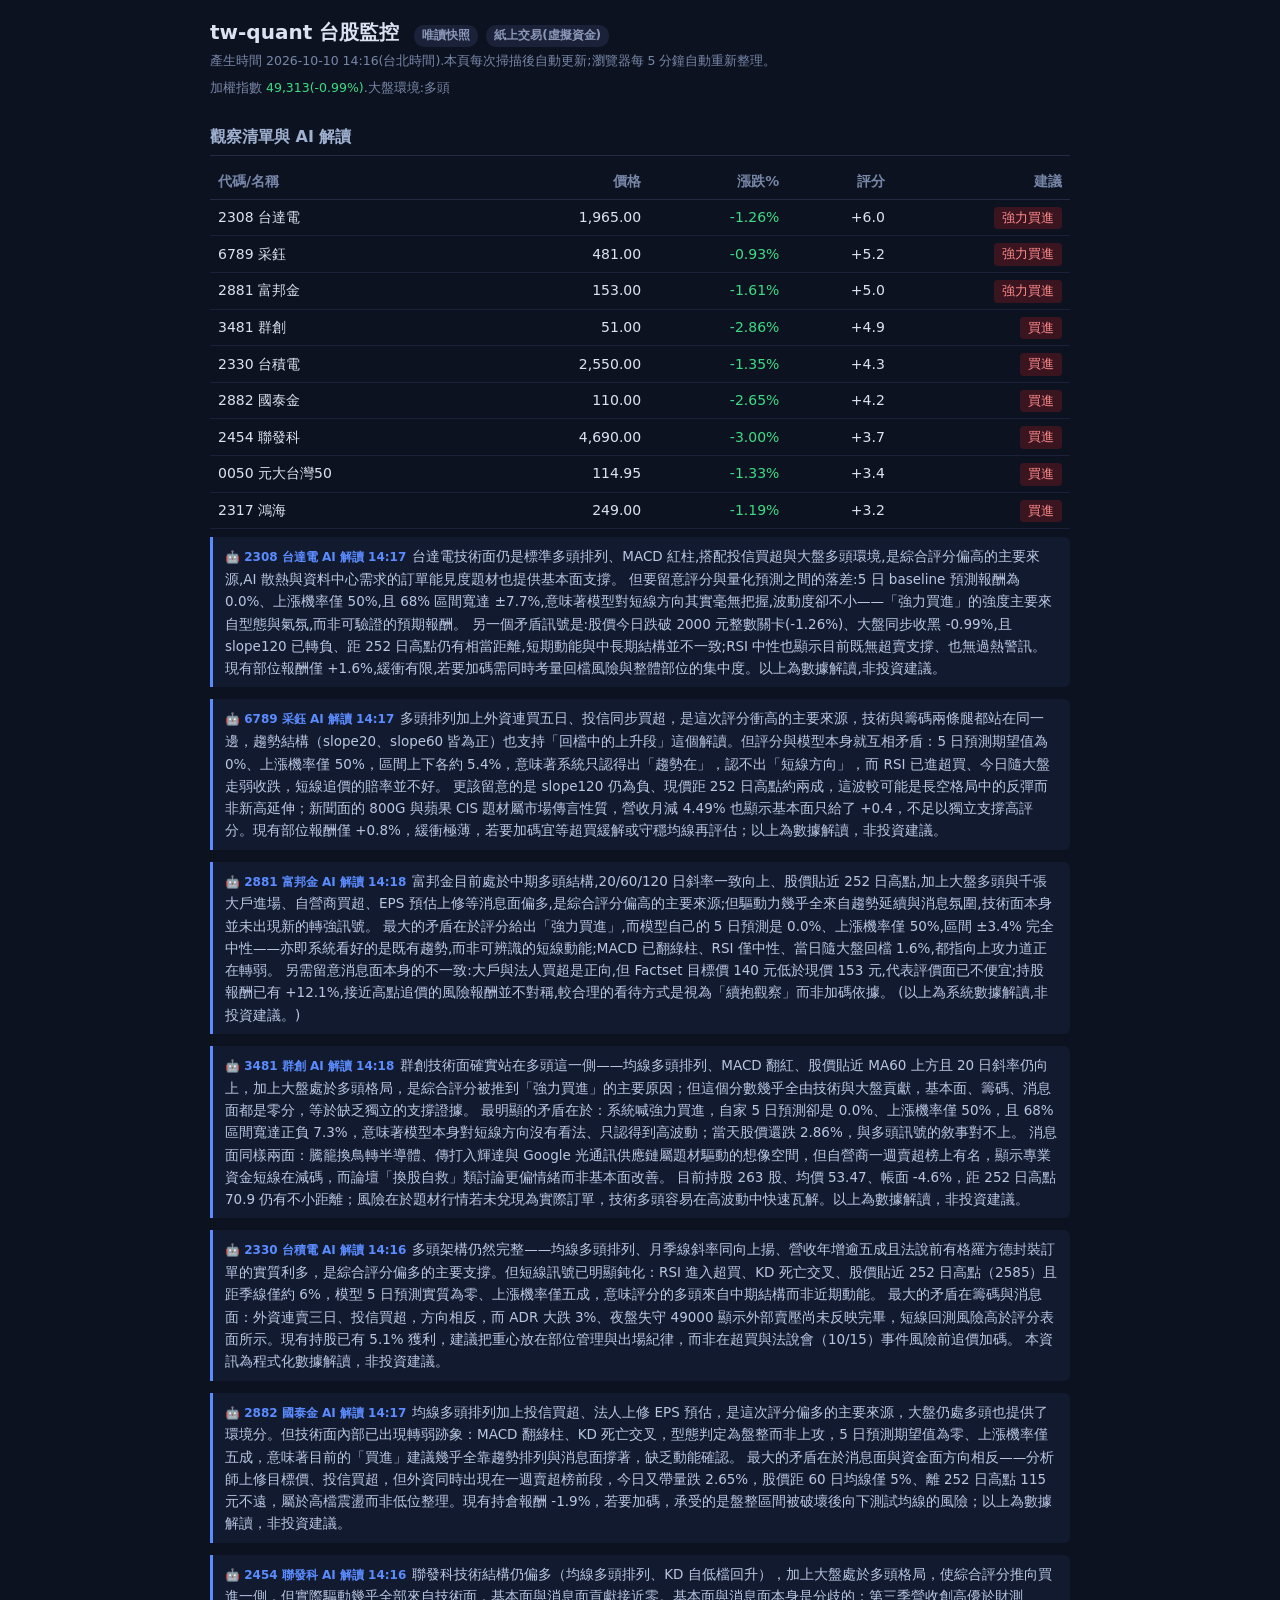
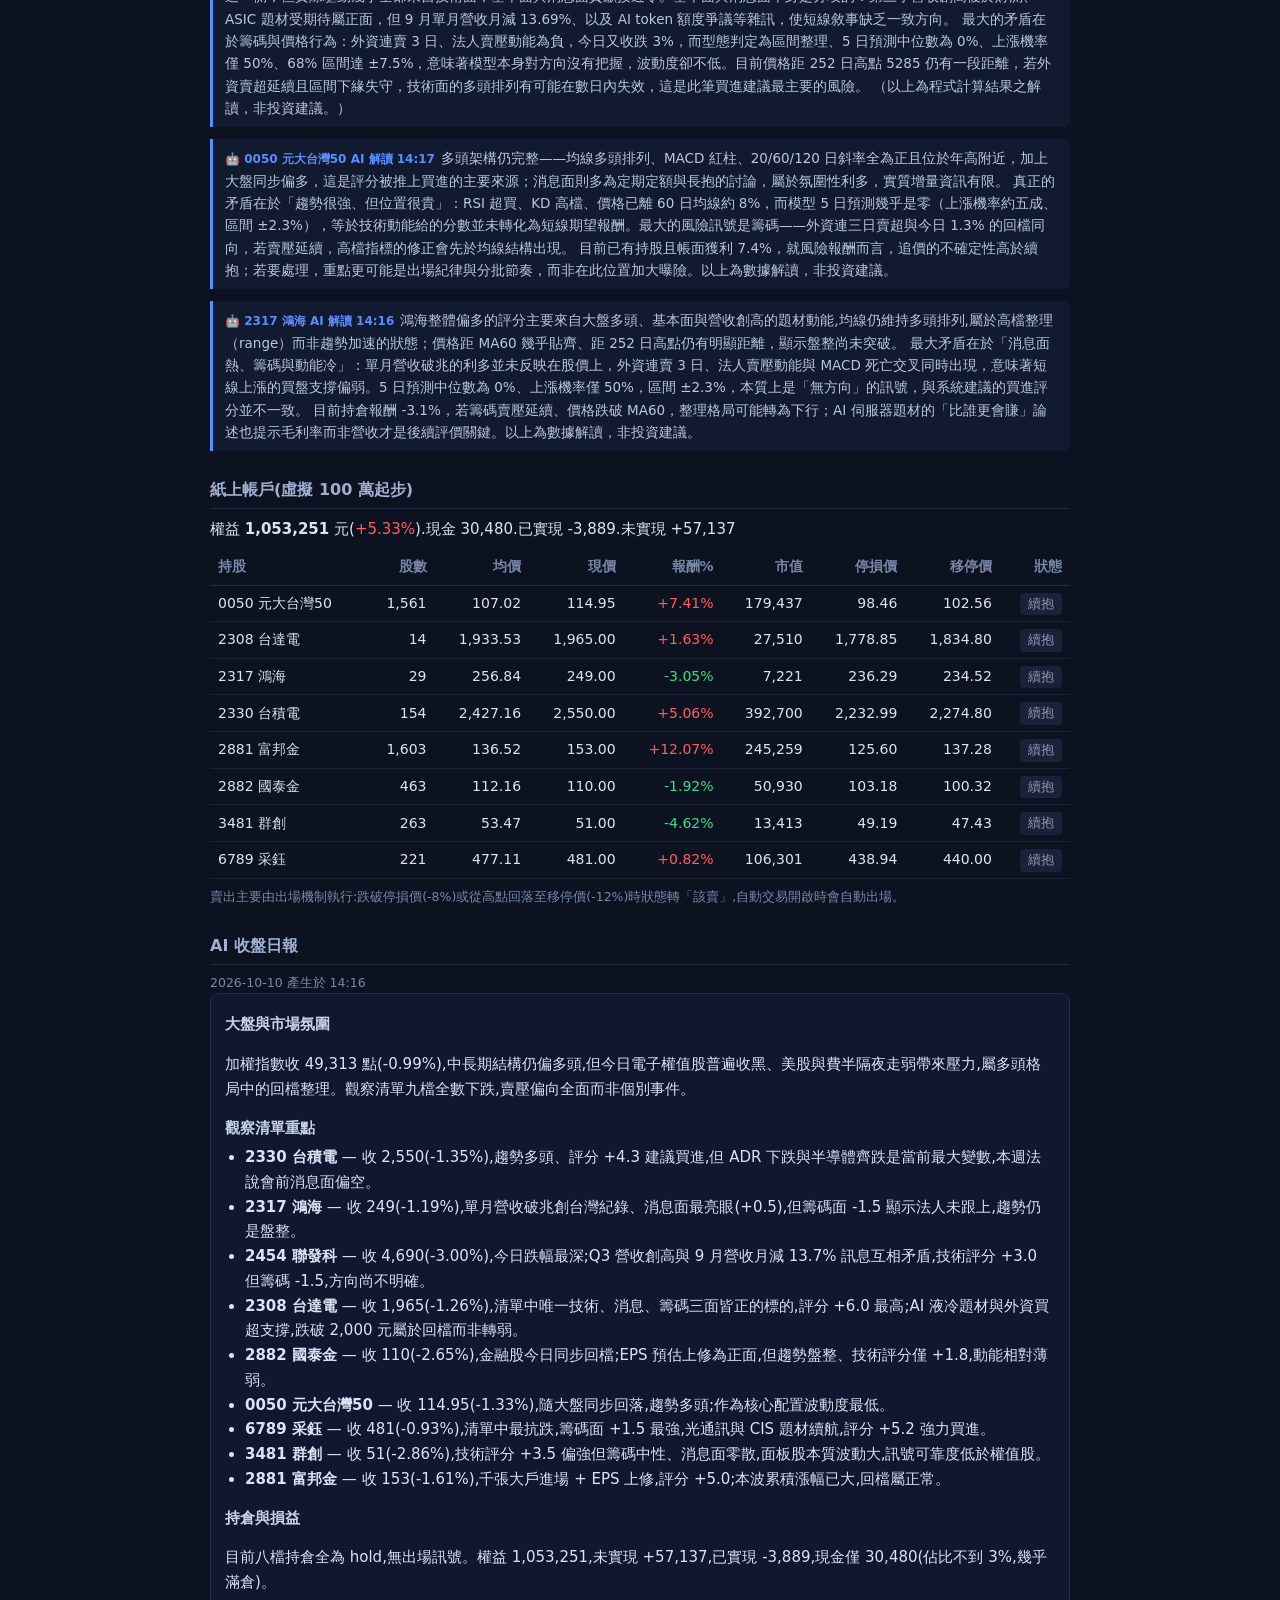
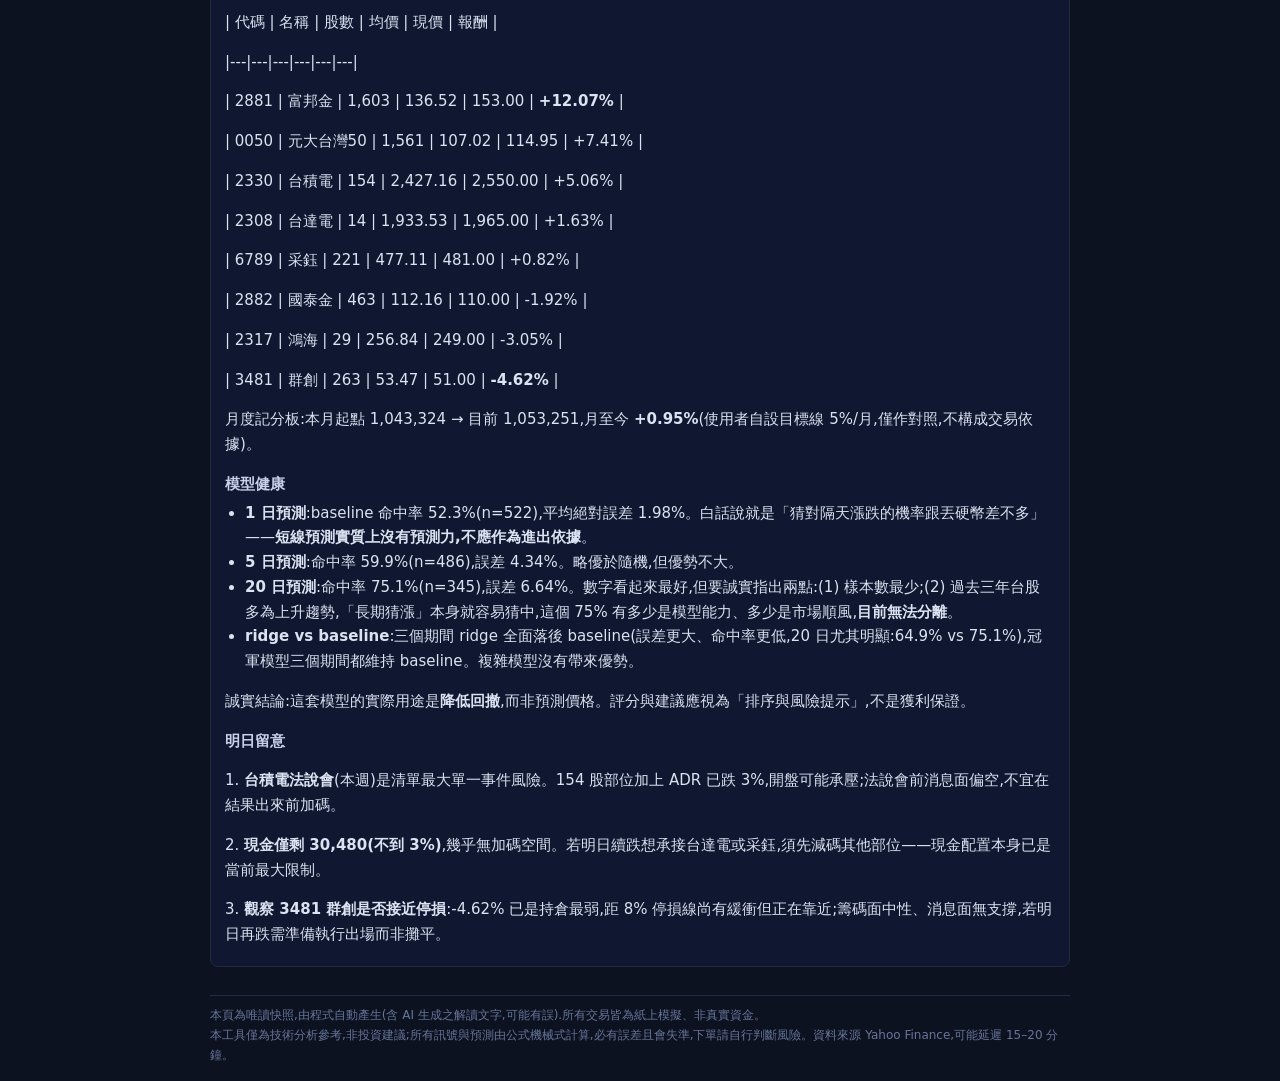
==== commit ca3e4806: "snapshot 2026-10-10T14:16:08+08:00" ====
--- a/simple.html
+++ b/simple.html
@@ -23,91 +23,80 @@
 .foot{margin-top:28px;padding-top:10px;border-top:1px solid #232b44;color:#66759a;font-size:12px}
 .badge{display:inline-block;padding:1px 8px;border-radius:10px;background:#1a2138;
   color:#8b98b8;font-size:12px;margin-left:8px}
-</style></head><body><div class='wrap'><h1>tw-quant 台股監控 <span class='badge'>唯讀快照</span><span class='badge'>紙上交易(虛擬資金)</span></h1><div class='meta'>產生時間 2026-09-19 14:16(台北時間).本頁每次掃描後自動更新;瀏覽器每 5 分鐘自動重新整理。</div><div class='meta' style='margin-top:6px'>加權指數 <span class='up'>47,181(+1.93%)</span>.大盤環境:多頭</div><h2>觀察清單與 AI 解讀</h2><table><tr><th>代碼/名稱</th><th>價格</th><th>漲跌%</th><th>評分</th><th>建議</th></tr><tr><td>2330 台積電</td><td>2,460.00</td><td class='up'>+1.44%</td><td>+5.5</td><td><span class='rec buy'>強力買進</span></td></tr><tr><td>0050 元大台灣50</td><td>109.85</td><td class='up'>+2.76%</td><td>+4.6</td><td><span class='rec buy'>買進</span></td></tr><tr><td>2454 聯發科</td><td>4,710.00</td><td class='up'>+4.67%</td><td>+4.0</td><td><span class='rec buy'>買進</span></td></tr><tr><td>2882 國泰金</td><td>110.50</td><td class='down'>-1.34%</td><td>+3.1</td><td><span class='rec buy'>買進</span></td></tr><tr><td>2881 富邦金</td><td>150.50</td><td class='down'>-0.66%</td><td>+2.8</td><td><span class='rec hold'>觀望</span></td></tr><tr><td>2317 鴻海</td><td>250.50</td><td class='flat'>+0.00%</td><td>+1.8</td><td><span class='rec hold'>觀望</span></td></tr><tr><td>6789 采鈺</td><td>459.50</td><td class='up'>+6.00%</td><td>-0.5</td><td><span class='rec hold'>觀望</span></td></tr><tr><td>2308 台達電</td><td>1,735.00</td><td class='up'>+2.97%</td><td>-1.0</td><td><span class='rec hold'>觀望</span></td></tr><tr><td>3481 群創</td><td>48.25</td><td class='down'>-0.52%</td><td>-1.5</td><td><span class='rec hold'>觀望</span></td></tr></table><div class='ai'><span class='t'>🤖 2330 台積電 AI 解讀 20:26</span>台積電目前的強力買進主要由動能面推動——MACD 與 KD 同步黃金交叉、帶量上漲,加上大盤同日大漲近 2% 提供順風,技術面分數是評分的絕對主力。趨勢結構確實偏多(中長期斜率為正、股價貼近 252 日高點附近),屬於強勢股再創高的格局。
+</style></head><body><div class='wrap'><h1>tw-quant 台股監控 <span class='badge'>唯讀快照</span><span class='badge'>紙上交易(虛擬資金)</span></h1><div class='meta'>產生時間 2026-10-10 14:16(台北時間).本頁每次掃描後自動更新;瀏覽器每 5 分鐘自動重新整理。</div><div class='meta' style='margin-top:6px'>加權指數 <span class='down'>49,313(-0.99%)</span>.大盤環境:多頭</div><h2>觀察清單與 AI 解讀</h2><table><tr><th>代碼/名稱</th><th>價格</th><th>漲跌%</th><th>評分</th><th>建議</th></tr><tr><td>2308 台達電</td><td>1,965.00</td><td class='down'>-1.26%</td><td>+6.0</td><td><span class='rec buy'>強力買進</span></td></tr><tr><td>6789 采鈺</td><td>481.00</td><td class='down'>-0.93%</td><td>+5.2</td><td><span class='rec buy'>強力買進</span></td></tr><tr><td>2881 富邦金</td><td>153.00</td><td class='down'>-1.61%</td><td>+5.0</td><td><span class='rec buy'>強力買進</span></td></tr><tr><td>3481 群創</td><td>51.00</td><td class='down'>-2.86%</td><td>+4.9</td><td><span class='rec buy'>買進</span></td></tr><tr><td>2330 台積電</td><td>2,550.00</td><td class='down'>-1.35%</td><td>+4.3</td><td><span class='rec buy'>買進</span></td></tr><tr><td>2882 國泰金</td><td>110.00</td><td class='down'>-2.65%</td><td>+4.2</td><td><span class='rec buy'>買進</span></td></tr><tr><td>2454 聯發科</td><td>4,690.00</td><td class='down'>-3.00%</td><td>+3.7</td><td><span class='rec buy'>買進</span></td></tr><tr><td>0050 元大台灣50</td><td>114.95</td><td class='down'>-1.33%</td><td>+3.4</td><td><span class='rec buy'>買進</span></td></tr><tr><td>2317 鴻海</td><td>249.00</td><td class='down'>-1.19%</td><td>+3.2</td><td><span class='rec buy'>買進</span></td></tr></table><div class='ai'><span class='t'>🤖 2308 台達電 AI 解讀 14:17</span>台達電技術面仍是標準多頭排列、MACD 紅柱,搭配投信買超與大盤多頭環境,是綜合評分偏高的主要來源,AI 散熱與資料中心需求的訂單能見度題材也提供基本面支撐。
 
-但要留意幾個矛盾點:均線仍在糾結、RSI 中性,代表這波突破的趨勢基礎其實還沒完全確立,分數高度依賴剛翻多的交叉訊號,一旦量能跟不上容易變成假突破;同時模型 5 日預測的期望報酬是 0%、上漲機率僅 50%,區間 ±2.6%,等於量化預測並不支持「強力買進」的樂觀程度,技術評分與預測模型明顯不同調。
+但要留意評分與量化預測之間的落差:5 日 baseline 預測報酬為 0.0%、上漲機率僅 50%,且 68% 區間寬達 ±7.7%,意味著模型對短線方向其實毫無把握,波動度卻不小——「強力買進」的強度主要來自型態與氣氛,而非可驗證的預期報酬。
 
-另外基本面、消息、籌碼三項皆為 0 分,意味著這個判斷完全沒有非技術面的佐證;在指數單日大漲後追價,承擔的是大盤回檔時的連帶風險。現有持股報酬 +1.9%,緩衝不厚,若加碼須留意成本墊高後停損空間被壓縮。
+另一個矛盾訊號是:股價今日跌破 2000 元整數關卡(-1.26%)、大盤同步收黑 -0.99%,且 slope120 已轉負、距 252 日高點仍有相當距離,短期動能與中長期結構並不一致;RSI 中性也顯示目前既無超賣支撐、也無過熱警訊。
 
-以上為數據解讀,非投資建議。</div><div class='ai'><span class='t'>🤖 0050 元大台灣50 AI 解讀 20:27</span>技術面是這次評分的主要支撐：均線多頭排列加上 KD 黃金交叉、投信買超，配合大盤同步走強（+1.93%），構成偏多的環境共振，也帶動今日 +2.76% 的跳動。
+現有部位報酬僅 +1.6%,緩衝有限,若要加碼需同時考量回檔風險與整體部位的集中度。以上為數據解讀,非投資建議。</div><div class='ai'><span class='t'>🤖 6789 采鈺 AI 解讀 14:17</span>多頭排列加上外資連買五日、投信同步買超，是這次評分衝高的主要來源，技術與籌碼兩條腿都站在同一邊，趨勢結構（slope20、slope60 皆為正）也支持「回檔中的上升段」這個解讀。但評分與模型本身就互相矛盾：5 日預測期望值為 0%、上漲機率僅 50%，區間上下各約 5.4%，意味著系統只認得出「趨勢在」，認不出「短線方向」，而 RSI 已進超買、今日隨大盤走弱收跌，短線追價的賠率並不好。
 
-但同一組數據內部並不一致：MACD 已轉綠柱、60 分 KD 轉弱，屬於短線動能先行退潮的訊號，而 baseline 五日預測本身是 0.0%、上漲機率僅 50%，也就是模型並不認為未來一週有方向性優勢——買進評分幾乎全來自「過去與當下」而非「未來」。
+更該留意的是 slope120 仍為負、現價距 252 日高點約兩成，這波較可能是長空格局中的反彈而非新高延伸；新聞面的 800G 與蘋果 CIS 題材屬市場傳言性質，營收月減 4.49% 也顯示基本面只給了 +0.4，不足以獨立支撐高評分。現有部位報酬僅 +0.8%，緩衝極薄，若要加碼宜等超買緩解或守穩均線再評估；以上為數據解讀，非投資建議。</div><div class='ai'><span class='t'>🤖 2881 富邦金 AI 解讀 14:18</span>富邦金目前處於中期多頭結構,20/60/120 日斜率一致向上、股價貼近 252 日高點,加上大盤多頭與千張大戶進場、自營商買超、EPS 預估上修等消息面偏多,是綜合評分偏高的主要來源;但驅動力幾乎全來自趨勢延續與消息氛圍,技術面本身並未出現新的轉強訊號。
 
-現價 109.85 已貼近 252 日高點 110.48、距 60 日均線 +4.8%，追價空間有限，同時今日漲幅有相當成分來自大盤整體拉抬而非個股獨立強度；若指數回檔，這類貝他部位會同步回吐。
+最大的矛盾在於評分給出「強力買進」,而模型自己的 5 日預測是 0.0%、上漲機率僅 50%,區間 ±3.4% 完全中性——亦即系統看好的是既有趨勢,而非可辨識的短線動能;MACD 已翻綠柱、RSI 僅中性、當日隨大盤回檔 1.6%,都指向上攻力道正在轉弱。
 
-現有部位已有 +3.5% 浮盈，留意的風險是在高檔區加碼會墊高均價、壓縮原本的安全邊際。以上為數據解讀，非投資建議。</div><div class='ai'><span class='t'>🤖 2454 聯發科 AI 解讀 20:26</span>聯發科在均線多頭排列、量價同步走強的架構下,搭配大盤同步放量收高近 2%,綜合評分被技術面與市場環境兩項驅動至偏多,趨勢面 20/60/120 日斜率一致向上、價格站上季線約 17.5%,型態上確實屬於延續性的多頭。
+另需留意消息面本身的不一致:大戶與法人買超是正向,但 Factset 目標價 140 元低於現價 153 元,代表評價面已不便宜;持股報酬已有 +12.1%,接近高點追價的風險報酬並不對稱,較合理的看待方式是視為「續抱觀察」而非加碼依據。
 
-但要注意的是,這波上攻的支撐幾乎全來自技術與大盤,基本面、籌碼、消息面皆為零分,等於評分缺乏獨立驗證;RSI 已進入超買、股價逼近 252 日高點 4760,短線追價的位置並不理想。
+(以上為系統數據解讀,非投資建議。)</div><div class='ai'><span class='t'>🤖 3481 群創 AI 解讀 14:18</span>群創技術面確實站在多頭這一側——均線多頭排列、MACD 翻紅、股價貼近 MA60 上方且 20 日斜率仍向上，加上大盤處於多頭格局，是綜合評分被推到「強力買進」的主要原因；但這個分數幾乎全由技術與大盤貢獻，基本面、籌碼、消息面都是零分，等於缺乏獨立的支撐證據。
 
-更明顯的矛盾在於模型自身:5 日預測中位數為 0.0%、上漲機率僅 50%,區間卻寬達 ±8%,意味著系統對「買進」建議的方向性其實沒有把握,只是承認波動放大。60 分 KD 亦已轉為小幅扣分,屬短線過熱的早期訊號。
+最明顯的矛盾在於：系統喊強力買進，自家 5 日預測卻是 0.0%、上漲機率僅 50%，且 68% 區間寬達正負 7.3%，意味著模型本身對短線方向沒有看法、只認得到高波動；當天股價還跌 2.86%，與多頭訊號的敘事對不上。
 
-現有 2 股部位帳面 +4.6%,若要延續,較合理的處理是讓既有部位跟隨趨勢並依既定停損/移動停利規則管理,而非在超買與高檔區加碼;此為數據解讀,非投資建議。</div><div class='ai'><span class='t'>🤖 2882 國泰金 AI 解讀 20:27</span>國泰金目前的買進評分主要由外部環境撐起——大盤大漲近 2%、多頭排列完整、加上央行未再打房的政策利多與 5% 殖利率題材，構成偏多的背景；個股自身的技術動能其實已轉弱。
+消息面同樣兩面：騰籠換鳥轉半導體、傳打入輝達與 Google 光通訊供應鏈屬題材驅動的想像空間，但自營商一週賣超榜上有名，顯示專業資金短線在減碼，而論壇「換股自救」類討論更偏情緒而非基本面改善。
 
-最明顯的矛盾在於：大盤狂飆 892 點的同時，本檔卻爆量翻車、收黑 1.34%，MACD 綠柱加上「帶量下跌」，顯示這是有量的相對弱勢，而非單純隨大盤休息；投信賣超的籌碼面消息也與買進訊號方向相左。
+目前持股 263 股、均價 53.47、帳面 -4.6%，距 252 日高點 70.9 仍有不小距離；風險在於題材行情若未兌現為實際訂單，技術多頭容易在高波動中快速瓦解。以上為數據解讀，非投資建議。</div><div class='ai'><span class='t'>🤖 2330 台積電 AI 解讀 14:16</span>多頭架構仍然完整——均線多頭排列、月季線斜率同向上揚、營收年增逾五成且法說前有格羅方德封裝訂單的實質利多，是綜合評分偏多的主要支撐。但短線訊號已明顯鈍化：RSI 進入超買、KD 死亡交叉、股價貼近 252 日高點（2585）且距季線僅約 6%，模型 5 日預測實質為零、上漲機率僅五成，意味評分的多頭來自中期結構而非近期動能。
 
-風險在於評分的權重有相當比例來自大盤而非本身，一旦指數回檔，缺乏個股動能的支撐會先反映在價格上；5 日預測本身也僅給出 0% 中位數、±4.8% 區間、上漲機率 50%，等於模型對方向沒有意見。
+最大的矛盾在籌碼與消息面：外資連賣三日、投信買超，方向相反，而 ADR 大跌 3%、夜盤失守 49000 顯示外部賣壓尚未反映完畢，短線回測風險高於評分表面所示。現有持股已有 5.1% 獲利，建議把重心放在部位管理與出場紀律，而非在超買與法說會（10/15）事件風險前追價加碼。
 
-現有部位已有 +9.3% 獲利且距離 252 日高點（115）尚有空間，但在量價背離未化解前，加碼的訊號品質明顯低於評分數字所呈現的強度。以上為數據解讀，非投資建議。</div><div class='ai'><span class='t'>🤖 2881 富邦金 AI 解讀 20:28</span>富邦金目前多頭格局明確,主要驅動來自大盤強勢(加權指數收在 47180、單日近 +2%)與基本面消息面配合——八月營收創近四個月新高、金控前八月獲利千億達陣,加上股價站穩各期均線之上、20/60/120 日斜率同步向上,趨勢基礎並不弱。
+本資訊為程式化數據解讀，非投資建議。</div><div class='ai'><span class='t'>🤖 2882 國泰金 AI 解讀 14:17</span>均線多頭排列加上投信買超、法人上修 EPS 預估，是這次評分偏多的主要來源，大盤仍處多頭也提供了環境分。但技術面內部已出現轉弱跡象：MACD 翻綠柱、KD 死亡交叉，型態判定為盤整而非上攻，5 日預測期望值為零、上漲機率僅五成，意味著目前的「買進」建議幾乎全靠趨勢排列與消息面撐著，缺乏動能確認。
 
-但綜合評分僅 +2.8、技術分項幾乎持平(+0.2),原因在於內部訊號互相矛盾:均線仍是多頭排列,MACD 與 KD 卻雙雙出現死亡交叉,顯示短線動能已經先於價格轉弱,這也是系統給出「觀望」而非加碼的關鍵。
+最大的矛盾在於消息面與資金面方向相反——分析師上修目標價、投信買超，但外資同時出現在一週賣超榜前段，今日又帶量跌 2.65%，股價距 60 日均線僅 5%、離 252 日高點 115 元不遠，屬於高檔震盪而非低位整理。現有持倉報酬 -1.9%，若要加碼，承受的是盤整區間被破壞後向下測試均線的風險；以上為數據解讀，非投資建議。</div><div class='ai'><span class='t'>🤖 2454 聯發科 AI 解讀 14:16</span>聯發科技術結構仍偏多（均線多頭排列、KD 自低檔回升），加上大盤處於多頭格局，使綜合評分推向買進一側，但實際驅動幾乎全部來自技術面，基本面與消息面貢獻接近零。基本面與消息面本身是分歧的：第三季營收創高優於財測、ASIC 題材受期待屬正面，但 9 月單月營收月減 13.69%、以及 AI token 額度爭議等雜訊，使短線敘事缺乏一致方向。
 
-最大的風險有兩點:一是這輪上漲的支撐很大一部分來自大盤而非個股獨立強度,一旦指數在高檔回檔,個股缺乏技術動能可依靠;二是現價 150.5 距離 252 日高點 154 僅約 2%,屬於高檔震盪區,而 5 日預測本身是中性的(+0.0%,區間 ±5%,上漲機率 50%),等於模型對方向沒有看法。
+最大的矛盾在於籌碼與價格行為：外資連賣 3 日、法人賣壓動能為負，今日又收跌 3%，而型態判定為區間整理、5 日預測中位數為 0%、上漲機率僅 50%、68% 區間達 ±7.5%，意味著模型本身對方向沒有把握，波動度卻不低。目前價格距 252 日高點 5285 仍有一段距離，若外資賣超延續且區間下緣失守，技術面的多頭排列有可能在數日內失效，這是此筆買進建議最主要的風險。
 
-現有部位報酬 +11%,在動能背離、位階偏高的情況下,重點應放在既有獲利的保護機制(停損與移動停利是否到位),而非新增曝險。以上為數據解讀,非投資建議。</div><div class='ai'><span class='t'>🤖 2317 鴻海 AI 解讀 20:26</span>鴻海目前的正分幾乎全部來自大盤——加權指數單日大漲近 2%、多頭格局貢獻了 +1.5 分,個股自身技術面只有 +0.2，基本面、籌碼、消息面全部掛零，等於是被大盤抬著走而非個股自發轉強。中期趨勢結構仍偏多（20/60/120 日斜率一致向上），但價格正貼在 60 日均線附近、均線糾結，短線方向並未選邊。
+（以上為程式計算結果之解讀，非投資建議。）</div><div class='ai'><span class='t'>🤖 0050 元大台灣50 AI 解讀 14:17</span>多頭架構仍完整——均線多頭排列、MACD 紅柱、20/60/120 日斜率全為正且位於年高附近，加上大盤同步偏多，這是評分被推上買進的主要來源；消息面則多為定期定額與長抱的討論，屬於氛圍性利多，實質增量資訊有限。
 
-最大的矛盾在技術訊號內部：KD 黃金交叉是唯一的正面動能訊號，MACD 卻仍是綠柱，模型自己給的 5 日預測是 0.0%、上漲機率 50%，區間 ±3.2%，等於承認「看不出方向」，這也是系統落在觀望而非加碼的原因。
+真正的矛盾在於「趨勢很強、但位置很貴」：RSI 超買、KD 高檔、價格已離 60 日均線約 8%，而模型 5 日預測幾乎是零（上漲機率約五成、區間 ±2.3%），等於技術動能給的分數並未轉化為短線期望報酬。最大的風險訊號是籌碼——外資連三日賣超與今日 1.3% 的回檔同向，若賣壓延續，高檔指標的修正會先於均線結構出現。
 
-風險有二：一是分數過度倚賴大盤，若指數這波急漲回吐，個股缺乏自身支撐，分數會很快塌下來；二是現價距 252 日高點 300 元仍有相當距離，反彈尚未突破前高壓力，而現有部位已是 -2.5% 的浮虧，屬於「趨勢還在、但等待確認」的狀態，宜以既定停損紀律看待而非憑大盤情緒加碼。
+目前已有持股且帳面獲利 7.4%，就風險報酬而言，追價的不確定性高於續抱；若要處理，重點更可能是出場紀律與分批節奏，而非在此位置加大曝險。以上為數據解讀，非投資建議。</div><div class='ai'><span class='t'>🤖 2317 鴻海 AI 解讀 14:16</span>鴻海整體偏多的評分主要來自大盤多頭、基本面與營收創高的題材動能,均線仍維持多頭排列,屬於高檔整理（range）而非趨勢加速的狀態；價格距 MA60 幾乎貼齊、距 252 日高點仍有明顯距離，顯示盤整尚未突破。
 
-以上為數據解讀，非投資建議。</div><div class='ai'><span class='t'>🤖 6789 采鈺 AI 解讀 20:27</span>采鈺今日雖跟隨大盤強勢跳空拉抬 6%,但綜合評分仍為負值,主因技術面結構未修復——均線維持空頭排列、MACD 綠柱,股價距 252 日高點 607 元仍有相當距離,20 日與 60 日斜率皆向下,型態判定為區間震盪,顯示這波上漲比較像消息面(經部 A+ 計畫獲補助 1.5 億、切入生醫光波技術)帶動的短線情緒反應,而非趨勢反轉。
+最大矛盾在於「消息面熱、籌碼與動能冷」：單月營收破兆的利多並未反映在股價上，外資連賣 3 日、法人賣壓動能與 MACD 死亡交叉同時出現，意味著短線上漲的買盤支撐偏弱。5 日預測中位數為 0%、上漲機率僅 50%，區間 ±2.3%，本質上是「無方向」的訊號，與系統建議的買進評分並不一致。
 
-最大的矛盾在於:新聞情緒偏正向、KD 出現黃金交叉且大盤環境加分,但這些都屬短線催化,與中期空頭均線結構直接衝突;籌碼面投信賣超更不支持追價。A+ 補助金額相對公司營收貢獻有限,屬長期題材,短期難反映在基本面。
-
-風險上,5 日預測中位數為 0%、上漲機率僅 50%、68% 區間達 ±7.5%,等於模型認為此處方向不明而波動不小;在單日已大漲 6% 後追進,承擔的是消息熱度退潮的回吐風險。系統建議觀望,合理的做法是等待均線結構改善或帶量站穩後再評估,而非在情緒高點介入。
-
-以上為系統數據解讀,非投資建議。</div><div class='ai'><span class='t'>🤖 2308 台達電 AI 解讀 20:27</span>台達電今日在大盤強攻的帶動下跳漲近3%,但技術面仍是均線空頭排列、MACD綠柱,距離年內高點還有明顯落差,價格屬於弱勢格局中的反彈而非趨勢反轉,綜合評分為負、系統維持觀望是合理的。多頭的支撐主要來自結構面而非價格面——AI伺服器電力需求與輝達能源聯盟的題材、以及基本面與大盤環境的正評,都指向中期需求面仍在。
-
-最大的矛盾在於「消息面熱、技術面冷」:利多題材持續發酵,股價卻仍受制於20日與60日的下行斜率,追高容易買在反彈末端。另一個具體風險是競爭面,Vicor切入垂直供電並帶動股價大漲,顯示800V之後的供電規格戰有變數,台達電的受惠程度未必如題材想像中獨佔。5日預測區間約±7%、上漲機率僅50%,等同於方向不明,現階段資訊不足以支撐進場。
-
-本內容為系統計算結果之解讀,非投資建議。</div><div class='ai'><span class='t'>🤖 3481 群創 AI 解讀 20:28</span>技術面是主要拖累，均線呈空頭排列、價格位於 60 日均線下方約 7%，型態判定為區間震盪且距離年內高點甚遠，雖然 MACD 翻紅柱透露短線跌勢稍緩，但尚不足以構成趨勢轉向的證據。真正的矛盾在於大盤與個股背離——加權指數單日大漲近 2%、外資現貨大買 869 億，資金卻明顯集中在特定族群，面板股並未受惠，這種「大盤給分、個股不領情」的結構代表相對弱勢，而非落後補漲。
-
-最大風險有兩點：一是預測模型本身給出 5 日 ±5.2% 的寬區間與 50% 上漲機率，等同於方向無資訊，此時任何進場都缺乏勝率依據；二是若大盤的多頭動能減弱，缺乏自身買盤支撐的標的通常跌得更快。目前未持有，觀望屬合理處置，若要追蹤，重點應放在均線糾結是否收斂與外資對面板族群的買賣超是否轉向。
-
-以上為程式計算結果的解讀，非投資建議。</div><h2>紙上帳戶(虛擬 100 萬起步)</h2><div>權益 <b>1,031,749</b> 元(<span class='up'>+3.17%</span>).現金 36,454.已實現 -26,792.未實現 +58,551</div><table><tr><th>持股</th><th>股數</th><th>均價</th><th>現價</th><th>報酬%</th><th>市值</th><th>停損價</th><th>移停價</th><th>狀態</th></tr><tr><td>0050 元大台灣50</td><td>1,343</td><td>106.18</td><td>109.85</td><td class='up'>+3.46%</td><td>147,529</td><td>97.69</td><td>97.42</td><td><span class='rec hold'>續抱</span></td></tr><tr><td>2317 鴻海</td><td>15</td><td>256.96</td><td>250.50</td><td class='down'>-2.52%</td><td>3,758</td><td>236.41</td><td>226.60</td><td><span class='rec hold'>續抱</span></td></tr><tr><td>2330 台積電</td><td>128</td><td>2,413.91</td><td>2,460.00</td><td class='up'>+1.91%</td><td>314,880</td><td>2,220.79</td><td>2,204.40</td><td><span class='rec hold'>續抱</span></td></tr><tr><td>2454 聯發科</td><td>2</td><td>4,504.74</td><td>4,710.00</td><td class='up'>+4.56%</td><td>9,420</td><td>4,144.36</td><td>4,272.40</td><td><span class='rec hold'>續抱</span></td></tr><tr><td>2881 富邦金</td><td>1,509</td><td>135.56</td><td>150.50</td><td class='up'>+11.02%</td><td>227,104</td><td>124.71</td><td>135.96</td><td><span class='rec hold'>續抱</span></td></tr><tr><td>2882 國泰金</td><td>2,648</td><td>101.11</td><td>110.50</td><td class='up'>+9.28%</td><td>292,604</td><td>93.03</td><td>102.96</td><td><span class='rec hold'>續抱</span></td></tr></table><div class='meta'>賣出主要由出場機制執行:跌破停損價(-8%)或從高點回落至移停價(-12%)時狀態轉「該賣」,自動交易開啟時會自動出場。</div><h2>AI 收盤日報</h2><div class='meta'>2026-09-19 產生於 14:16</div><div class='report'><h4>大盤與市場氛圍</h4>
-<p>加權指數收 47,180.75(+1.93%),盤面呈多頭,權值股與 AI 供應鏈領漲(2454 +4.67%、6789 +6.00%);但金融股逆勢收黑(2882 -1.34%、2881 -0.66%),漲勢集中度偏高,不確定這是輪動還是短線過熱。</p>
+目前持倉報酬 -3.1%，若籌碼賣壓延續、價格跌破 MA60，整理格局可能轉為下行；AI 伺服器題材的「比誰更會賺」論述也提示毛利率而非營收才是後續評價關鍵。以上為數據解讀，非投資建議。</div><h2>紙上帳戶(虛擬 100 萬起步)</h2><div>權益 <b>1,053,251</b> 元(<span class='up'>+5.33%</span>).現金 30,480.已實現 -3,889.未實現 +57,137</div><table><tr><th>持股</th><th>股數</th><th>均價</th><th>現價</th><th>報酬%</th><th>市值</th><th>停損價</th><th>移停價</th><th>狀態</th></tr><tr><td>0050 元大台灣50</td><td>1,561</td><td>107.02</td><td>114.95</td><td class='up'>+7.41%</td><td>179,437</td><td>98.46</td><td>102.56</td><td><span class='rec hold'>續抱</span></td></tr><tr><td>2308 台達電</td><td>14</td><td>1,933.53</td><td>1,965.00</td><td class='up'>+1.63%</td><td>27,510</td><td>1,778.85</td><td>1,834.80</td><td><span class='rec hold'>續抱</span></td></tr><tr><td>2317 鴻海</td><td>29</td><td>256.84</td><td>249.00</td><td class='down'>-3.05%</td><td>7,221</td><td>236.29</td><td>234.52</td><td><span class='rec hold'>續抱</span></td></tr><tr><td>2330 台積電</td><td>154</td><td>2,427.16</td><td>2,550.00</td><td class='up'>+5.06%</td><td>392,700</td><td>2,232.99</td><td>2,274.80</td><td><span class='rec hold'>續抱</span></td></tr><tr><td>2881 富邦金</td><td>1,603</td><td>136.52</td><td>153.00</td><td class='up'>+12.07%</td><td>245,259</td><td>125.60</td><td>137.28</td><td><span class='rec hold'>續抱</span></td></tr><tr><td>2882 國泰金</td><td>463</td><td>112.16</td><td>110.00</td><td class='down'>-1.92%</td><td>50,930</td><td>103.18</td><td>100.32</td><td><span class='rec hold'>續抱</span></td></tr><tr><td>3481 群創</td><td>263</td><td>53.47</td><td>51.00</td><td class='down'>-4.62%</td><td>13,413</td><td>49.19</td><td>47.43</td><td><span class='rec hold'>續抱</span></td></tr><tr><td>6789 采鈺</td><td>221</td><td>477.11</td><td>481.00</td><td class='up'>+0.82%</td><td>106,301</td><td>438.94</td><td>440.00</td><td><span class='rec hold'>續抱</span></td></tr></table><div class='meta'>賣出主要由出場機制執行:跌破停損價(-8%)或從高點回落至移停價(-12%)時狀態轉「該賣」,自動交易開啟時會自動出場。</div><h2>AI 收盤日報</h2><div class='meta'>2026-10-10 產生於 14:16</div><div class='report'><h4>大盤與市場氛圍</h4>
+<p>加權指數收 49,313 點(-0.99%),中長期結構仍偏多頭,但今日電子權值股普遍收黑、美股與費半隔夜走弱帶來壓力,屬多頭格局中的回檔整理。觀察清單九檔全數下跌,賣壓偏向全面而非個別事件。</p>
 <h4>觀察清單重點</h4>
 <ul>
-<li><strong>2330 台積電</strong> — 收 2,460(+1.44%),評分 +5.5 為全清單最高、技術面 +4.2 且趨勢 bull,訊號最乾淨的一檔。</li>
-<li><strong>2454 聯發科</strong> — 收 4,710(+4.67%),評分 +4.0、趨勢 bull,但單日漲幅已大,追價點位不佳。</li>
-<li><strong>0050 元大台灣50</strong> — 收 109.85(+2.76%),評分 +4.6、籌碼 +0.5,是清單中唯一籌碼面正分者,跟隨大盤的穩定部位。</li>
-<li><strong>2882 國泰金</strong> — 收 110.5(-1.34%),評分 +3.1、趨勢 bull,價格與訊號背離;新聞提到央行未打房對金融股有利,但這屬當下消息、不進模型評估。</li>
-<li><strong>2881 富邦金</strong> — 收 150.5(-0.66%),評分 +2.8 但技術僅 +0.2,分數多來自消息面,支撐力道偏弱。</li>
-<li><strong>2317 鴻海</strong> — 收 250.5(持平),評分 +1.8、技術 +0.2,全天幾無方向,觀望。</li>
-<li><strong>6789 采鈺</strong> — 收 459.5(+6.00%),但評分 -0.5、技術 -2.5、籌碼 -0.5、趨勢 range;價漲而內部結構未跟上,是本日最需要警覺的背離。</li>
-<li><strong>3481 群創</strong> — 收 48.25(-0.52%),評分 -1.5、趨勢 range,面板類外資買盤未及,無訊號。</li>
-<li><strong>2308 台達電</strong> — 收 1,735(+2.97%),但評分 -1.0、技術 -3.5、趨勢 bear;價格與趨勢判讀方向相反,先不動作。</li>
+<li><strong>2330 台積電</strong> — 收 2,550(-1.35%),趨勢多頭、評分 +4.3 建議買進,但 ADR 下跌與半導體齊跌是當前最大變數,本週法說會前消息面偏空。</li>
+<li><strong>2317 鴻海</strong> — 收 249(-1.19%),單月營收破兆創台灣紀錄、消息面最亮眼(+0.5),但籌碼面 -1.5 顯示法人未跟上,趨勢仍是盤整。</li>
+<li><strong>2454 聯發科</strong> — 收 4,690(-3.00%),今日跌幅最深;Q3 營收創高與 9 月營收月減 13.7% 訊息互相矛盾,技術評分 +3.0 但籌碼 -1.5,方向尚不明確。</li>
+<li><strong>2308 台達電</strong> — 收 1,965(-1.26%),清單中唯一技術、消息、籌碼三面皆正的標的,評分 +6.0 最高;AI 液冷題材與外資買超支撐,跌破 2,000 元屬於回檔而非轉弱。</li>
+<li><strong>2882 國泰金</strong> — 收 110(-2.65%),金融股今日同步回檔;EPS 預估上修為正面,但趨勢盤整、技術評分僅 +1.8,動能相對薄弱。</li>
+<li><strong>0050 元大台灣50</strong> — 收 114.95(-1.33%),隨大盤同步回落,趨勢多頭;作為核心配置波動度最低。</li>
+<li><strong>6789 采鈺</strong> — 收 481(-0.93%),清單中最抗跌,籌碼面 +1.5 最強,光通訊與 CIS 題材續航,評分 +5.2 強力買進。</li>
+<li><strong>3481 群創</strong> — 收 51(-2.86%),技術評分 +3.5 偏強但籌碼中性、消息面零散,面板股本質波動大,訊號可靠度低於權值股。</li>
+<li><strong>2881 富邦金</strong> — 收 153(-1.61%),千張大戶進場 + EPS 上修,評分 +5.0;本波累積漲幅已大,回檔屬正常。</li>
 </ul>
 <h4>持倉與損益</h4>
-<p>目前 6 檔在手,全數狀態 hold,無出場訊號:</p>
-<p>| 代碼 | 股數 | 均價 | 現價 | 報酬 |</p>
-<p>|---|---|---|---|---|</p>
-<p>| 2881 富邦金 | 1,509 | 135.56 | 150.50 | +11.02% |</p>
-<p>| 2882 國泰金 | 2,648 | 101.11 | 110.50 | +9.28% |</p>
-<p>| 2454 聯發科 | 2 | 4,504.74 | 4,710.00 | +4.56% |</p>
-<p>| 0050 元大台灣50 | 1,343 | 106.18 | 109.85 | +3.46% |</p>
-<p>| 2330 台積電 | 128 | 2,413.91 | 2,460.00 | +1.91% |</p>
-<p>| 2317 鴻海 | 15 | 256.96 | 250.50 | -2.52% |</p>
-<p>帳戶權益 1,031,749,現金 36,454(水位低,加碼空間有限)。未實現 +58,551,已實現 -26,792——<strong>累計已實現仍是虧損</strong>,目前的正報酬集中在兩檔金融股的未實現部位上,尚未落袋。月至今 +0.45%(起點 1,027,123),距使用者設定的 5%/月記分線還很遠;這條線僅供對照,不作為任何加碼或出場理由。</p>
+<p>目前八檔持倉全為 hold,無出場訊號。權益 1,053,251,未實現 +57,137,已實現 -3,889,現金僅 30,480(佔比不到 3%,幾乎滿倉)。</p>
+<p>| 代碼 | 名稱 | 股數 | 均價 | 現價 | 報酬 |</p>
+<p>|---|---|---|---|---|---|</p>
+<p>| 2881 | 富邦金 | 1,603 | 136.52 | 153.00 | <strong>+12.07%</strong> |</p>
+<p>| 0050 | 元大台灣50 | 1,561 | 107.02 | 114.95 | +7.41% |</p>
+<p>| 2330 | 台積電 | 154 | 2,427.16 | 2,550.00 | +5.06% |</p>
+<p>| 2308 | 台達電 | 14 | 1,933.53 | 1,965.00 | +1.63% |</p>
+<p>| 6789 | 采鈺 | 221 | 477.11 | 481.00 | +0.82% |</p>
+<p>| 2882 | 國泰金 | 463 | 112.16 | 110.00 | -1.92% |</p>
+<p>| 2317 | 鴻海 | 29 | 256.84 | 249.00 | -3.05% |</p>
+<p>| 3481 | 群創 | 263 | 53.47 | 51.00 | <strong>-4.62%</strong> |</p>
+<p>月度記分板:本月起點 1,043,324 → 目前 1,053,251,月至今 <strong>+0.95%</strong>(使用者自設目標線 5%/月,僅作對照,不構成交易依據)。</p>
 <h4>模型健康</h4>
-<p>白話說,「命中率」是預測漲跌方向對的比例,50% 等於丟銅板;「MAE」是預測報酬率與實際的平均偏差,越小越準。</p>
 <ul>
-<li><strong>1 日(n=413)</strong>:baseline 命中 50.6%、MAE 2.16%。基本上和亂猜沒有差別,<strong>短線方向預測目前不具參考價值</strong>。</li>
-<li><strong>5 日(n=377)</strong>:baseline 命中 54.6%、MAE 4.59%。略優於隨機,但以這個樣本數而言,優勢還不足以確認不是運氣。</li>
-<li><strong>20 日(n=263)</strong>:baseline 命中 71.9%,數字最漂亮,但要誠實說明兩點——MAE 高達 6.94%(方向對了,幅度誤差仍很大);且 20 日樣本高度重疊、涵蓋期間又多為多頭,<strong>這個命中率很可能是被趨勢環境灌出來的,不能視為模型實力</strong>。</li>
-<li>ridge 在三個期間全面輸給 baseline(20 日 MAE 9.13% vs 6.94%),champion 三個期間都維持 baseline。簡單模型贏過複雜模型,通常代表<strong>現有特徵沒有帶來真實的預測力</strong>。</li>
-<li>另外,今日所有個股的籌碼分數幾乎都是 0.0,只有 0050(+0.5)和 6789(-0.5)有值——籌碼這一路訊號可能未正常餵入,明日值得檢查。</li>
+<li><strong>1 日預測</strong>:baseline 命中率 52.3%(n=522),平均絕對誤差 1.98%。白話說就是「猜對隔天漲跌的機率跟丟硬幣差不多」——<strong>短線預測實質上沒有預測力,不應作為進出依據</strong>。</li>
+<li><strong>5 日預測</strong>:命中率 59.9%(n=486),誤差 4.34%。略優於隨機,但優勢不大。</li>
+<li><strong>20 日預測</strong>:命中率 75.1%(n=345),誤差 6.64%。數字看起來最好,但要誠實指出兩點:(1) 樣本數最少;(2) 過去三年台股多為上升趨勢,「長期猜漲」本身就容易猜中,這個 75% 有多少是模型能力、多少是市場順風,<strong>目前無法分離</strong>。</li>
+<li><strong>ridge vs baseline</strong>:三個期間 ridge 全面落後 baseline(誤差更大、命中率更低,20 日尤其明顯:64.9% vs 75.1%),冠軍模型三個期間都維持 baseline。複雜模型沒有帶來優勢。</li>
 </ul>
+<p>誠實結論:這套模型的實際用途是<strong>降低回撤</strong>,而非預測價格。評分與建議應視為「排序與風險提示」,不是獲利保證。</p>
 <h4>明日留意</h4>
-<p>1. <strong>6789 采鈺與 2308 台達電的價格/訊號背離</strong>:兩檔皆大漲但評分為負、技術面明顯轉弱。既無持倉,不需動作;若要進場,等訊號與價格方向一致再說。</p>
-<p>2. <strong>金融股兩檔獲利較厚(+11%、+9%)且今日逆勢收黑</strong>:目前狀態仍為 hold,按規則不主動干預;但若明日續弱並觸發移動停利,出場不應被任何金額或單數上限阻擋。</p>
-<p>3. <strong>現金僅 36,454,加碼彈性幾乎用盡</strong>:即使 2330 評分 +5.5,可執行部位也極小。任何新增買進前,先確認是否要先減碼既有部位換手,而不是勉強擠出零股。</p></div><div class='foot'>本頁為唯讀快照,由程式自動產生(含 AI 生成之解讀文字,可能有誤).所有交易皆為紙上模擬、非真實資金。<br>本工具僅為技術分析參考,非投資建議;所有訊號與預測由公式機械式計算,必有誤差且會失準,下單請自行判斷風險。資料來源 Yahoo Finance,可能延遲 15–20 分鐘。</div></div></body></html>+<p>1. <strong>台積電法說會</strong>(本週)是清單最大單一事件風險。154 股部位加上 ADR 已跌 3%,開盤可能承壓;法說會前消息面偏空,不宜在結果出來前加碼。</p>
+<p>2. <strong>現金僅剩 30,480(不到 3%)</strong>,幾乎無加碼空間。若明日續跌想承接台達電或采鈺,須先減碼其他部位——現金配置本身已是當前最大限制。</p>
+<p>3. <strong>觀察 3481 群創是否接近停損</strong>:-4.62% 已是持倉最弱,距 8% 停損線尚有緩衝但正在靠近;籌碼面中性、消息面無支撐,若明日再跌需準備執行出場而非攤平。</p></div><div class='foot'>本頁為唯讀快照,由程式自動產生(含 AI 生成之解讀文字,可能有誤).所有交易皆為紙上模擬、非真實資金。<br>本工具僅為技術分析參考,非投資建議;所有訊號與預測由公式機械式計算,必有誤差且會失準,下單請自行判斷風險。資料來源 Yahoo Finance,可能延遲 15–20 分鐘。</div></div></body></html>
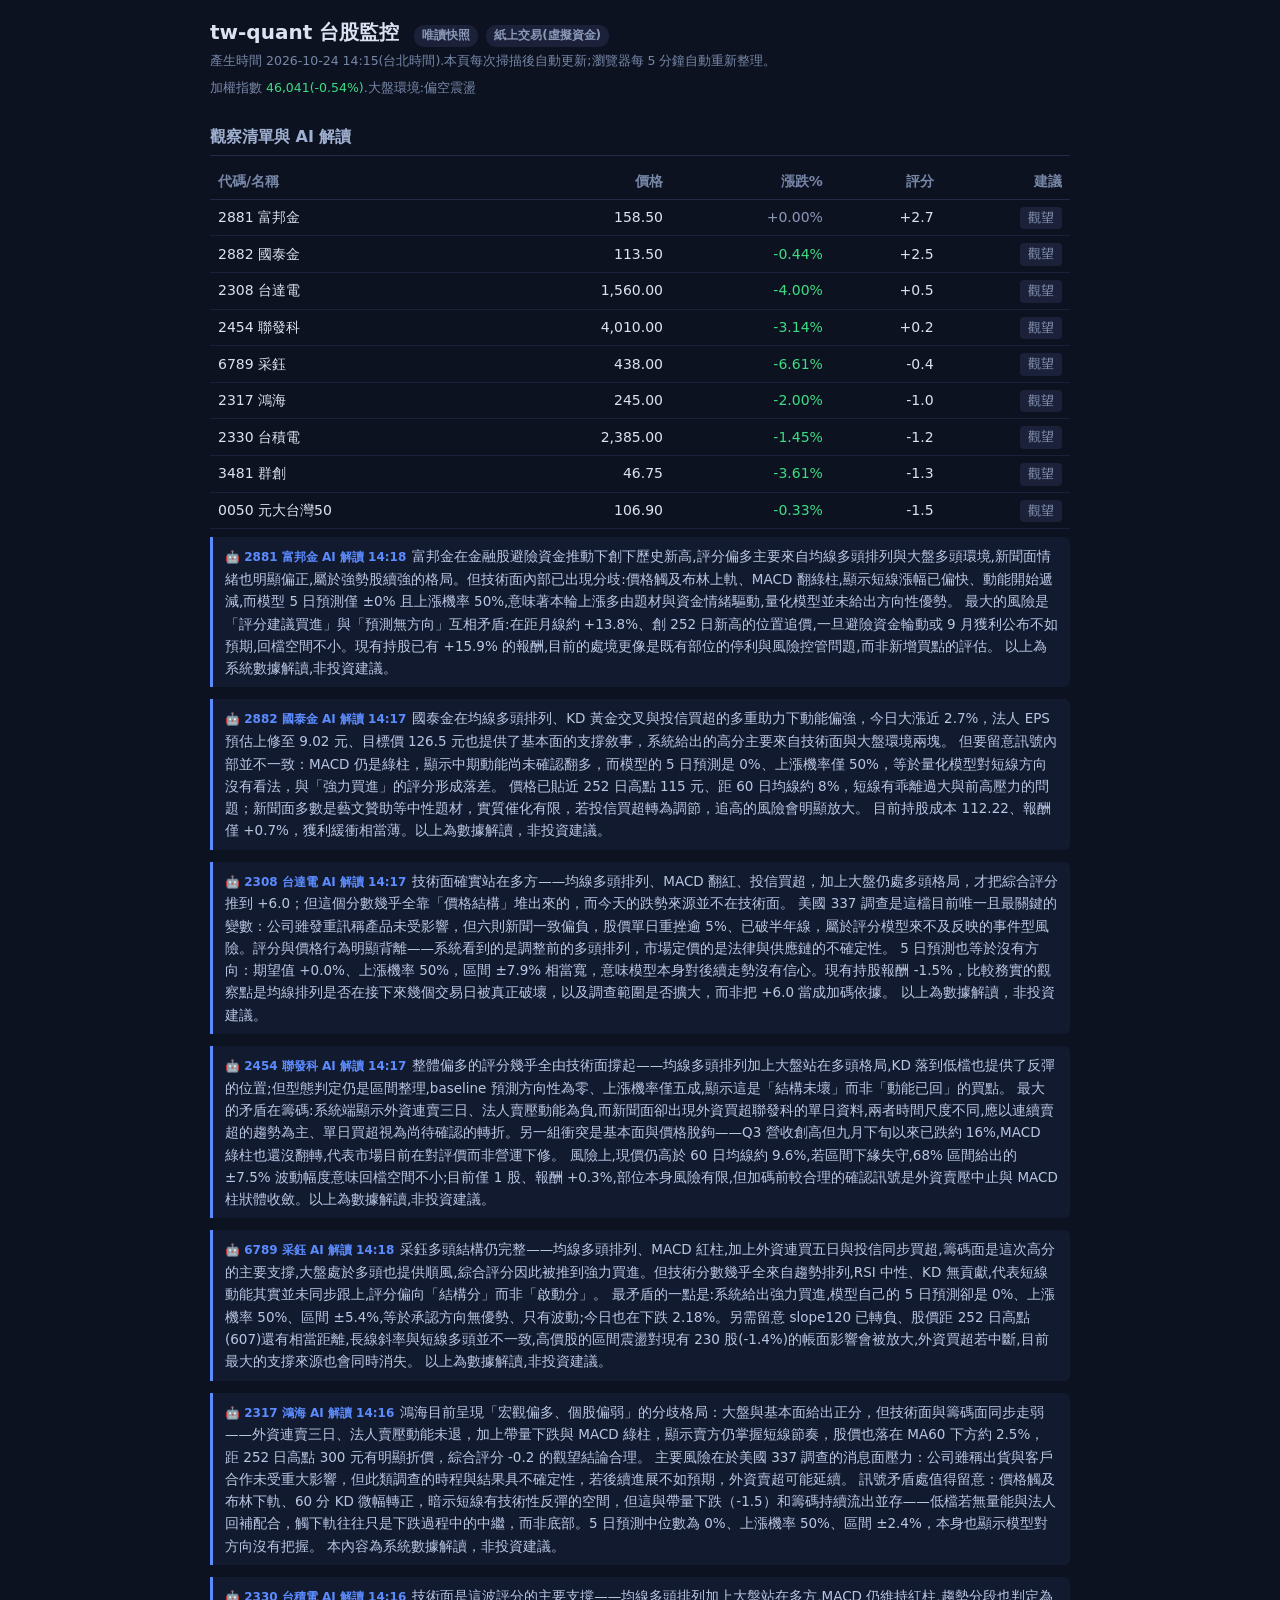
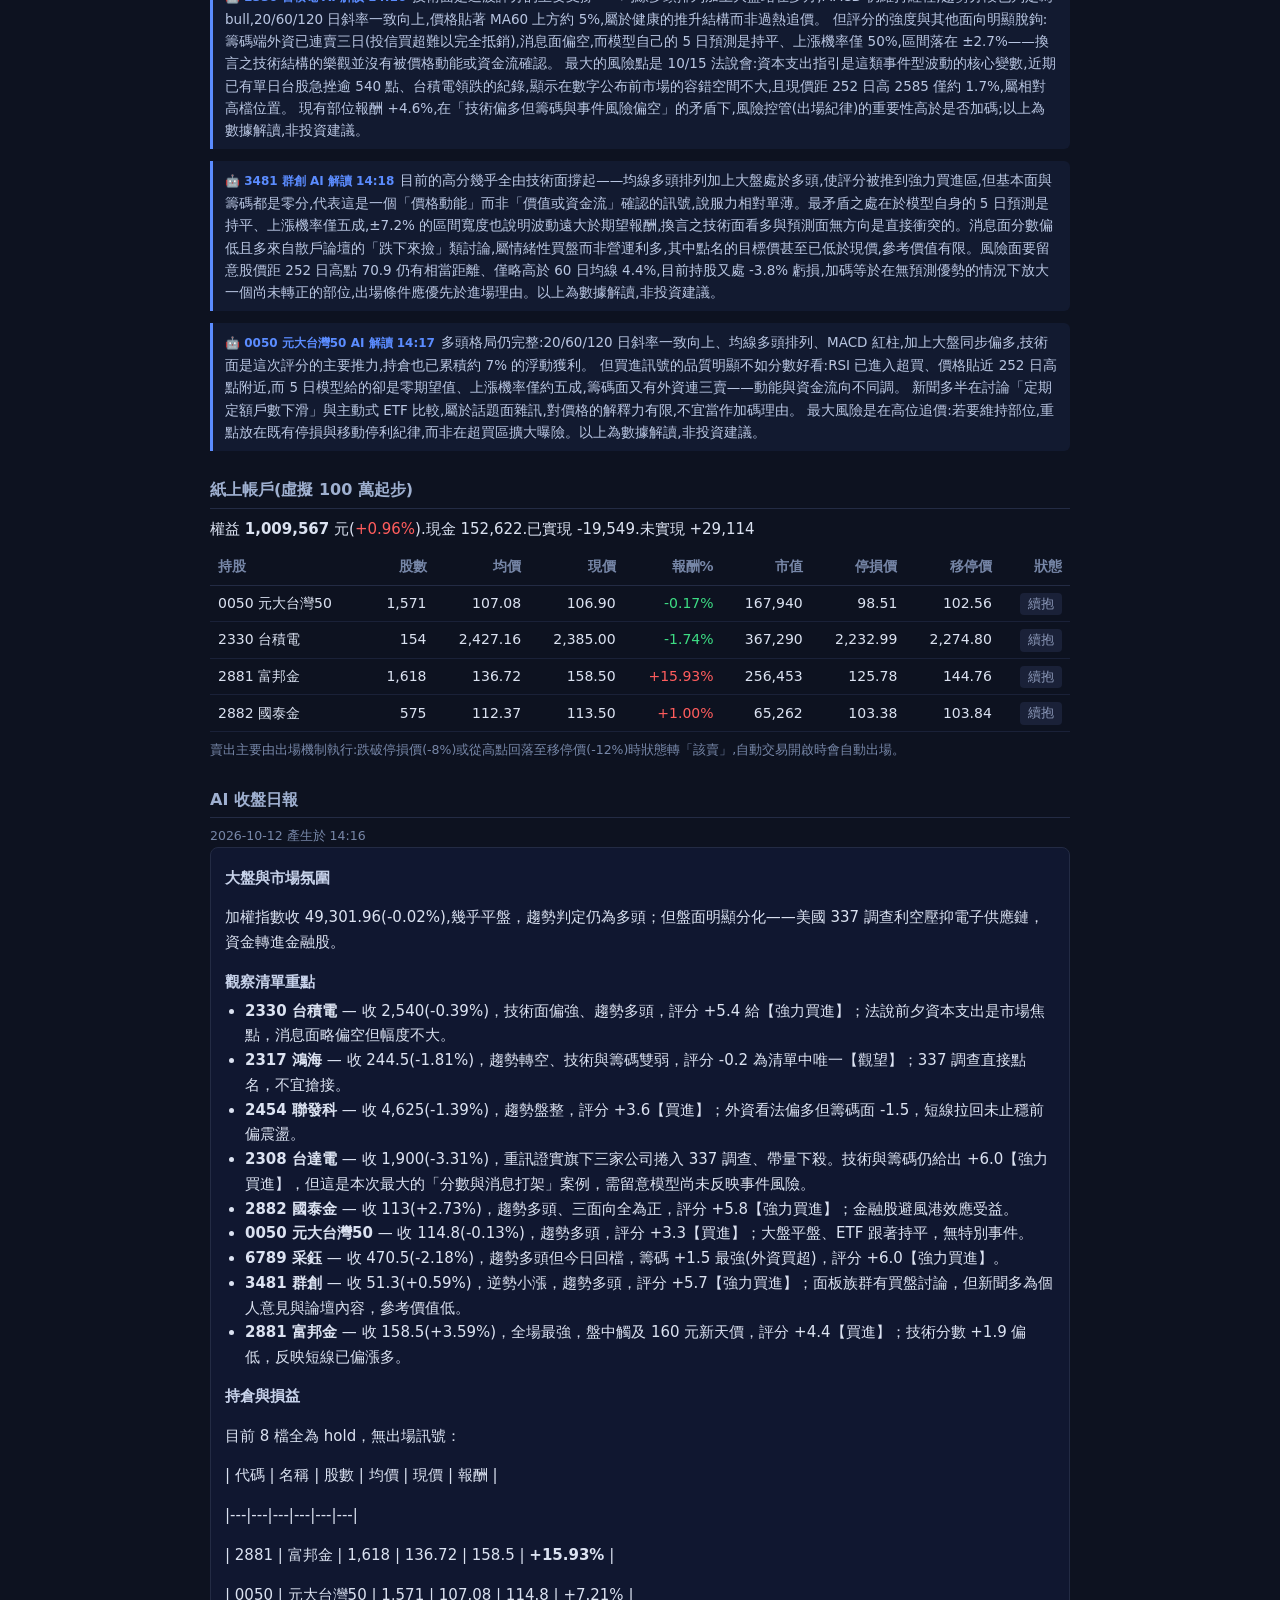
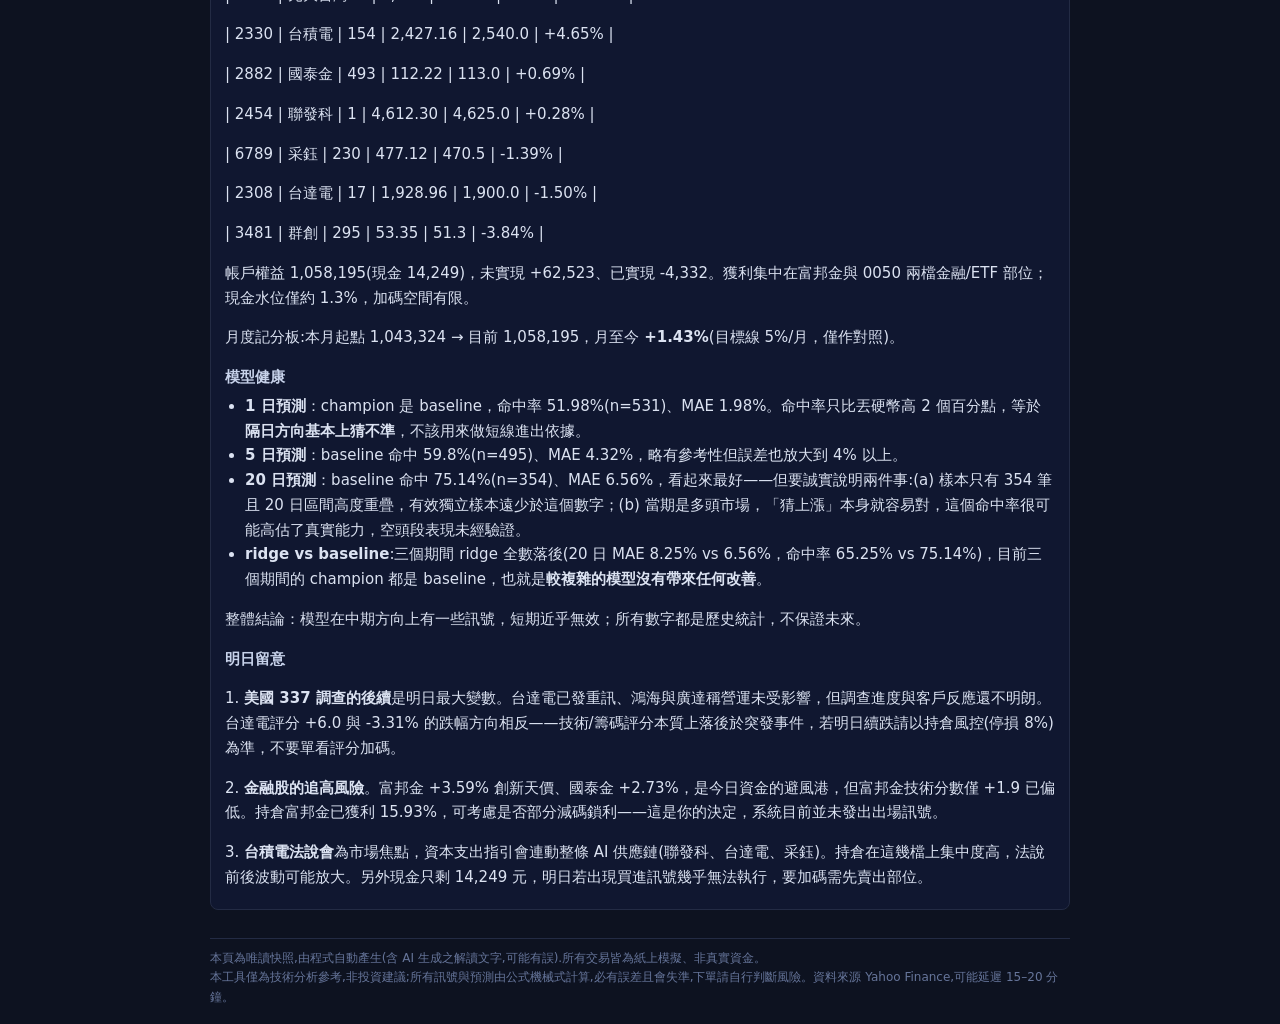
==== commit ce6ef9cc: "snapshot 2026-10-24T14:15:19+08:00" ====
--- a/simple.html
+++ b/simple.html
@@ -23,80 +23,85 @@
 .foot{margin-top:28px;padding-top:10px;border-top:1px solid #232b44;color:#66759a;font-size:12px}
 .badge{display:inline-block;padding:1px 8px;border-radius:10px;background:#1a2138;
   color:#8b98b8;font-size:12px;margin-left:8px}
-</style></head><body><div class='wrap'><h1>tw-quant 台股監控 <span class='badge'>唯讀快照</span><span class='badge'>紙上交易(虛擬資金)</span></h1><div class='meta'>產生時間 2026-10-10 14:16(台北時間).本頁每次掃描後自動更新;瀏覽器每 5 分鐘自動重新整理。</div><div class='meta' style='margin-top:6px'>加權指數 <span class='down'>49,313(-0.99%)</span>.大盤環境:多頭</div><h2>觀察清單與 AI 解讀</h2><table><tr><th>代碼/名稱</th><th>價格</th><th>漲跌%</th><th>評分</th><th>建議</th></tr><tr><td>2308 台達電</td><td>1,965.00</td><td class='down'>-1.26%</td><td>+6.0</td><td><span class='rec buy'>強力買進</span></td></tr><tr><td>6789 采鈺</td><td>481.00</td><td class='down'>-0.93%</td><td>+5.2</td><td><span class='rec buy'>強力買進</span></td></tr><tr><td>2881 富邦金</td><td>153.00</td><td class='down'>-1.61%</td><td>+5.0</td><td><span class='rec buy'>強力買進</span></td></tr><tr><td>3481 群創</td><td>51.00</td><td class='down'>-2.86%</td><td>+4.9</td><td><span class='rec buy'>買進</span></td></tr><tr><td>2330 台積電</td><td>2,550.00</td><td class='down'>-1.35%</td><td>+4.3</td><td><span class='rec buy'>買進</span></td></tr><tr><td>2882 國泰金</td><td>110.00</td><td class='down'>-2.65%</td><td>+4.2</td><td><span class='rec buy'>買進</span></td></tr><tr><td>2454 聯發科</td><td>4,690.00</td><td class='down'>-3.00%</td><td>+3.7</td><td><span class='rec buy'>買進</span></td></tr><tr><td>0050 元大台灣50</td><td>114.95</td><td class='down'>-1.33%</td><td>+3.4</td><td><span class='rec buy'>買進</span></td></tr><tr><td>2317 鴻海</td><td>249.00</td><td class='down'>-1.19%</td><td>+3.2</td><td><span class='rec buy'>買進</span></td></tr></table><div class='ai'><span class='t'>🤖 2308 台達電 AI 解讀 14:17</span>台達電技術面仍是標準多頭排列、MACD 紅柱,搭配投信買超與大盤多頭環境,是綜合評分偏高的主要來源,AI 散熱與資料中心需求的訂單能見度題材也提供基本面支撐。
+</style></head><body><div class='wrap'><h1>tw-quant 台股監控 <span class='badge'>唯讀快照</span><span class='badge'>紙上交易(虛擬資金)</span></h1><div class='meta'>產生時間 2026-10-24 14:15(台北時間).本頁每次掃描後自動更新;瀏覽器每 5 分鐘自動重新整理。</div><div class='meta' style='margin-top:6px'>加權指數 <span class='down'>46,041(-0.54%)</span>.大盤環境:偏空震盪</div><h2>觀察清單與 AI 解讀</h2><table><tr><th>代碼/名稱</th><th>價格</th><th>漲跌%</th><th>評分</th><th>建議</th></tr><tr><td>2881 富邦金</td><td>158.50</td><td class='flat'>+0.00%</td><td>+2.7</td><td><span class='rec hold'>觀望</span></td></tr><tr><td>2882 國泰金</td><td>113.50</td><td class='down'>-0.44%</td><td>+2.5</td><td><span class='rec hold'>觀望</span></td></tr><tr><td>2308 台達電</td><td>1,560.00</td><td class='down'>-4.00%</td><td>+0.5</td><td><span class='rec hold'>觀望</span></td></tr><tr><td>2454 聯發科</td><td>4,010.00</td><td class='down'>-3.14%</td><td>+0.2</td><td><span class='rec hold'>觀望</span></td></tr><tr><td>6789 采鈺</td><td>438.00</td><td class='down'>-6.61%</td><td>-0.4</td><td><span class='rec hold'>觀望</span></td></tr><tr><td>2317 鴻海</td><td>245.00</td><td class='down'>-2.00%</td><td>-1.0</td><td><span class='rec hold'>觀望</span></td></tr><tr><td>2330 台積電</td><td>2,385.00</td><td class='down'>-1.45%</td><td>-1.2</td><td><span class='rec hold'>觀望</span></td></tr><tr><td>3481 群創</td><td>46.75</td><td class='down'>-3.61%</td><td>-1.3</td><td><span class='rec hold'>觀望</span></td></tr><tr><td>0050 元大台灣50</td><td>106.90</td><td class='down'>-0.33%</td><td>-1.5</td><td><span class='rec hold'>觀望</span></td></tr></table><div class='ai'><span class='t'>🤖 2881 富邦金 AI 解讀 14:18</span>富邦金在金融股避險資金推動下創下歷史新高,評分偏多主要來自均線多頭排列與大盤多頭環境,新聞面情緒也明顯偏正,屬於強勢股續強的格局。但技術面內部已出現分歧:價格觸及布林上軌、MACD 翻綠柱,顯示短線漲幅已偏快、動能開始遞減,而模型 5 日預測僅 ±0% 且上漲機率 50%,意味著本輪上漲多由題材與資金情緒驅動,量化模型並未給出方向性優勢。
 
-但要留意評分與量化預測之間的落差:5 日 baseline 預測報酬為 0.0%、上漲機率僅 50%,且 68% 區間寬達 ±7.7%,意味著模型對短線方向其實毫無把握,波動度卻不小——「強力買進」的強度主要來自型態與氣氛,而非可驗證的預期報酬。
+最大的風險是「評分建議買進」與「預測無方向」互相矛盾:在距月線約 +13.8%、創 252 日新高的位置追價,一旦避險資金輪動或 9 月獲利公布不如預期,回檔空間不小。現有持股已有 +15.9% 的報酬,目前的處境更像是既有部位的停利與風險控管問題,而非新增買點的評估。
 
-另一個矛盾訊號是:股價今日跌破 2000 元整數關卡(-1.26%)、大盤同步收黑 -0.99%,且 slope120 已轉負、距 252 日高點仍有相當距離,短期動能與中長期結構並不一致;RSI 中性也顯示目前既無超賣支撐、也無過熱警訊。
+以上為系統數據解讀,非投資建議。</div><div class='ai'><span class='t'>🤖 2882 國泰金 AI 解讀 14:17</span>國泰金在均線多頭排列、KD 黃金交叉與投信買超的多重助力下動能偏強，今日大漲近 2.7%，法人 EPS 預估上修至 9.02 元、目標價 126.5 元也提供了基本面的支撐敘事，系統給出的高分主要來自技術面與大盤環境兩塊。
 
-現有部位報酬僅 +1.6%,緩衝有限,若要加碼需同時考量回檔風險與整體部位的集中度。以上為數據解讀,非投資建議。</div><div class='ai'><span class='t'>🤖 6789 采鈺 AI 解讀 14:17</span>多頭排列加上外資連買五日、投信同步買超，是這次評分衝高的主要來源，技術與籌碼兩條腿都站在同一邊，趨勢結構（slope20、slope60 皆為正）也支持「回檔中的上升段」這個解讀。但評分與模型本身就互相矛盾：5 日預測期望值為 0%、上漲機率僅 50%，區間上下各約 5.4%，意味著系統只認得出「趨勢在」，認不出「短線方向」，而 RSI 已進超買、今日隨大盤走弱收跌，短線追價的賠率並不好。
+但要留意訊號內部並不一致：MACD 仍是綠柱，顯示中期動能尚未確認翻多，而模型的 5 日預測是 0%、上漲機率僅 50%，等於量化模型對短線方向沒有看法，與「強力買進」的評分形成落差。
 
-更該留意的是 slope120 仍為負、現價距 252 日高點約兩成，這波較可能是長空格局中的反彈而非新高延伸；新聞面的 800G 與蘋果 CIS 題材屬市場傳言性質，營收月減 4.49% 也顯示基本面只給了 +0.4，不足以獨立支撐高評分。現有部位報酬僅 +0.8%，緩衝極薄，若要加碼宜等超買緩解或守穩均線再評估；以上為數據解讀，非投資建議。</div><div class='ai'><span class='t'>🤖 2881 富邦金 AI 解讀 14:18</span>富邦金目前處於中期多頭結構,20/60/120 日斜率一致向上、股價貼近 252 日高點,加上大盤多頭與千張大戶進場、自營商買超、EPS 預估上修等消息面偏多,是綜合評分偏高的主要來源;但驅動力幾乎全來自趨勢延續與消息氛圍,技術面本身並未出現新的轉強訊號。
+價格已貼近 252 日高點 115 元、距 60 日均線約 8%，短線有乖離過大與前高壓力的問題；新聞面多數是藝文贊助等中性題材，實質催化有限，若投信買超轉為調節，追高的風險會明顯放大。
 
-最大的矛盾在於評分給出「強力買進」,而模型自己的 5 日預測是 0.0%、上漲機率僅 50%,區間 ±3.4% 完全中性——亦即系統看好的是既有趨勢,而非可辨識的短線動能;MACD 已翻綠柱、RSI 僅中性、當日隨大盤回檔 1.6%,都指向上攻力道正在轉弱。
+目前持股成本 112.22、報酬僅 +0.7%，獲利緩衝相當薄。以上為數據解讀，非投資建議。</div><div class='ai'><span class='t'>🤖 2308 台達電 AI 解讀 14:17</span>技術面確實站在多方——均線多頭排列、MACD 翻紅、投信買超，加上大盤仍處多頭格局，才把綜合評分推到 +6.0；但這個分數幾乎全靠「價格結構」堆出來的，而今天的跌勢來源並不在技術面。
 
-另需留意消息面本身的不一致:大戶與法人買超是正向,但 Factset 目標價 140 元低於現價 153 元,代表評價面已不便宜;持股報酬已有 +12.1%,接近高點追價的風險報酬並不對稱,較合理的看待方式是視為「續抱觀察」而非加碼依據。
+美國 337 調查是這檔目前唯一且最關鍵的變數：公司雖發重訊稱產品未受影響，但六則新聞一致偏負，股價單日重挫逾 5%、已破半年線，屬於評分模型來不及反映的事件型風險。評分與價格行為明顯背離——系統看到的是調整前的多頭排列，市場定價的是法律與供應鏈的不確定性。
 
-(以上為系統數據解讀,非投資建議。)</div><div class='ai'><span class='t'>🤖 3481 群創 AI 解讀 14:18</span>群創技術面確實站在多頭這一側——均線多頭排列、MACD 翻紅、股價貼近 MA60 上方且 20 日斜率仍向上，加上大盤處於多頭格局，是綜合評分被推到「強力買進」的主要原因；但這個分數幾乎全由技術與大盤貢獻，基本面、籌碼、消息面都是零分，等於缺乏獨立的支撐證據。
+5 日預測也等於沒有方向：期望值 +0.0%、上漲機率 50%，區間 ±7.9% 相當寬，意味模型本身對後續走勢沒有信心。現有持股報酬 -1.5%，比較務實的觀察點是均線排列是否在接下來幾個交易日被真正破壞，以及調查範圍是否擴大，而非把 +6.0 當成加碼依據。
 
-最明顯的矛盾在於：系統喊強力買進，自家 5 日預測卻是 0.0%、上漲機率僅 50%，且 68% 區間寬達正負 7.3%，意味著模型本身對短線方向沒有看法、只認得到高波動；當天股價還跌 2.86%，與多頭訊號的敘事對不上。
+以上為數據解讀，非投資建議。</div><div class='ai'><span class='t'>🤖 2454 聯發科 AI 解讀 14:17</span>整體偏多的評分幾乎全由技術面撐起——均線多頭排列加上大盤站在多頭格局,KD 落到低檔也提供了反彈的位置;但型態判定仍是區間整理,baseline 預測方向性為零、上漲機率僅五成,顯示這是「結構未壞」而非「動能已回」的買點。
 
-消息面同樣兩面：騰籠換鳥轉半導體、傳打入輝達與 Google 光通訊供應鏈屬題材驅動的想像空間，但自營商一週賣超榜上有名，顯示專業資金短線在減碼，而論壇「換股自救」類討論更偏情緒而非基本面改善。
+最大的矛盾在籌碼:系統端顯示外資連賣三日、法人賣壓動能為負,而新聞面卻出現外資買超聯發科的單日資料,兩者時間尺度不同,應以連續賣超的趨勢為主、單日買超視為尚待確認的轉折。另一組衝突是基本面與價格脫鉤——Q3 營收創高但九月下旬以來已跌約 16%,MACD 綠柱也還沒翻轉,代表市場目前在對評價而非營運下修。
 
-目前持股 263 股、均價 53.47、帳面 -4.6%，距 252 日高點 70.9 仍有不小距離；風險在於題材行情若未兌現為實際訂單，技術多頭容易在高波動中快速瓦解。以上為數據解讀，非投資建議。</div><div class='ai'><span class='t'>🤖 2330 台積電 AI 解讀 14:16</span>多頭架構仍然完整——均線多頭排列、月季線斜率同向上揚、營收年增逾五成且法說前有格羅方德封裝訂單的實質利多，是綜合評分偏多的主要支撐。但短線訊號已明顯鈍化：RSI 進入超買、KD 死亡交叉、股價貼近 252 日高點（2585）且距季線僅約 6%，模型 5 日預測實質為零、上漲機率僅五成，意味評分的多頭來自中期結構而非近期動能。
+風險上,現價仍高於 60 日均線約 9.6%,若區間下緣失守,68% 區間給出的 ±7.5% 波動幅度意味回檔空間不小;目前僅 1 股、報酬 +0.3%,部位本身風險有限,但加碼前較合理的確認訊號是外資賣壓中止與 MACD 柱狀體收斂。以上為數據解讀,非投資建議。</div><div class='ai'><span class='t'>🤖 6789 采鈺 AI 解讀 14:18</span>采鈺多頭結構仍完整——均線多頭排列、MACD 紅柱,加上外資連買五日與投信同步買超,籌碼面是這次高分的主要支撐,大盤處於多頭也提供順風,綜合評分因此被推到強力買進。但技術分數幾乎全來自趨勢排列,RSI 中性、KD 無貢獻,代表短線動能其實並未同步跟上,評分偏向「結構分」而非「啟動分」。
 
-最大的矛盾在籌碼與消息面：外資連賣三日、投信買超，方向相反，而 ADR 大跌 3%、夜盤失守 49000 顯示外部賣壓尚未反映完畢，短線回測風險高於評分表面所示。現有持股已有 5.1% 獲利，建議把重心放在部位管理與出場紀律，而非在超買與法說會（10/15）事件風險前追價加碼。
+最矛盾的一點是:系統給出強力買進,模型自己的 5 日預測卻是 0%、上漲機率 50%、區間 ±5.4%,等於承認方向無優勢、只有波動;今日也在下跌 2.18%。另需留意 slope120 已轉負、股價距 252 日高點(607)還有相當距離,長線斜率與短線多頭並不一致,高價股的區間震盪對現有 230 股(-1.4%)的帳面影響會被放大,外資買超若中斷,目前最大的支撐來源也會同時消失。
 
-本資訊為程式化數據解讀，非投資建議。</div><div class='ai'><span class='t'>🤖 2882 國泰金 AI 解讀 14:17</span>均線多頭排列加上投信買超、法人上修 EPS 預估，是這次評分偏多的主要來源，大盤仍處多頭也提供了環境分。但技術面內部已出現轉弱跡象：MACD 翻綠柱、KD 死亡交叉，型態判定為盤整而非上攻，5 日預測期望值為零、上漲機率僅五成，意味著目前的「買進」建議幾乎全靠趨勢排列與消息面撐著，缺乏動能確認。
+以上為數據解讀,非投資建議。</div><div class='ai'><span class='t'>🤖 2317 鴻海 AI 解讀 14:16</span>鴻海目前呈現「宏觀偏多、個股偏弱」的分歧格局：大盤與基本面給出正分，但技術面與籌碼面同步走弱——外資連賣三日、法人賣壓動能未退，加上帶量下跌與 MACD 綠柱，顯示賣方仍掌握短線節奏，股價也落在 MA60 下方約 2.5%，距 252 日高點 300 元有明顯折價，綜合評分 -0.2 的觀望結論合理。
 
-最大的矛盾在於消息面與資金面方向相反——分析師上修目標價、投信買超，但外資同時出現在一週賣超榜前段，今日又帶量跌 2.65%，股價距 60 日均線僅 5%、離 252 日高點 115 元不遠，屬於高檔震盪而非低位整理。現有持倉報酬 -1.9%，若要加碼，承受的是盤整區間被破壞後向下測試均線的風險；以上為數據解讀，非投資建議。</div><div class='ai'><span class='t'>🤖 2454 聯發科 AI 解讀 14:16</span>聯發科技術結構仍偏多（均線多頭排列、KD 自低檔回升），加上大盤處於多頭格局，使綜合評分推向買進一側，但實際驅動幾乎全部來自技術面，基本面與消息面貢獻接近零。基本面與消息面本身是分歧的：第三季營收創高優於財測、ASIC 題材受期待屬正面，但 9 月單月營收月減 13.69%、以及 AI token 額度爭議等雜訊，使短線敘事缺乏一致方向。
+主要風險在於美國 337 調查的消息面壓力：公司雖稱出貨與客戶合作未受重大影響，但此類調查的時程與結果具不確定性，若後續進展不如預期，外資賣超可能延續。
 
-最大的矛盾在於籌碼與價格行為：外資連賣 3 日、法人賣壓動能為負，今日又收跌 3%，而型態判定為區間整理、5 日預測中位數為 0%、上漲機率僅 50%、68% 區間達 ±7.5%，意味著模型本身對方向沒有把握，波動度卻不低。目前價格距 252 日高點 5285 仍有一段距離，若外資賣超延續且區間下緣失守，技術面的多頭排列有可能在數日內失效，這是此筆買進建議最主要的風險。
+訊號矛盾處值得留意：價格觸及布林下軌、60 分 KD 微幅轉正，暗示短線有技術性反彈的空間，但這與帶量下跌（-1.5）和籌碼持續流出並存——低檔若無量能與法人回補配合，觸下軌往往只是下跌過程中的中繼，而非底部。5 日預測中位數為 0%、上漲機率 50%、區間 ±2.4%，本身也顯示模型對方向沒有把握。
 
-（以上為程式計算結果之解讀，非投資建議。）</div><div class='ai'><span class='t'>🤖 0050 元大台灣50 AI 解讀 14:17</span>多頭架構仍完整——均線多頭排列、MACD 紅柱、20/60/120 日斜率全為正且位於年高附近，加上大盤同步偏多，這是評分被推上買進的主要來源；消息面則多為定期定額與長抱的討論，屬於氛圍性利多，實質增量資訊有限。
+本內容為系統數據解讀，非投資建議。</div><div class='ai'><span class='t'>🤖 2330 台積電 AI 解讀 14:16</span>技術面是這波評分的主要支撐——均線多頭排列加上大盤站在多方,MACD 仍維持紅柱,趨勢分段也判定為 bull,20/60/120 日斜率一致向上,價格貼著 MA60 上方約 5%,屬於健康的推升結構而非過熱追價。
 
-真正的矛盾在於「趨勢很強、但位置很貴」：RSI 超買、KD 高檔、價格已離 60 日均線約 8%，而模型 5 日預測幾乎是零（上漲機率約五成、區間 ±2.3%），等於技術動能給的分數並未轉化為短線期望報酬。最大的風險訊號是籌碼——外資連三日賣超與今日 1.3% 的回檔同向，若賣壓延續，高檔指標的修正會先於均線結構出現。
+但評分的強度與其他面向明顯脫鉤:籌碼端外資已連賣三日(投信買超難以完全抵銷),消息面偏空,而模型自己的 5 日預測是持平、上漲機率僅 50%,區間落在 ±2.7%——換言之技術結構的樂觀並沒有被價格動能或資金流確認。
 
-目前已有持股且帳面獲利 7.4%，就風險報酬而言，追價的不確定性高於續抱；若要處理，重點更可能是出場紀律與分批節奏，而非在此位置加大曝險。以上為數據解讀，非投資建議。</div><div class='ai'><span class='t'>🤖 2317 鴻海 AI 解讀 14:16</span>鴻海整體偏多的評分主要來自大盤多頭、基本面與營收創高的題材動能,均線仍維持多頭排列,屬於高檔整理（range）而非趨勢加速的狀態；價格距 MA60 幾乎貼齊、距 252 日高點仍有明顯距離，顯示盤整尚未突破。
+最大的風險點是 10/15 法說會:資本支出指引是這類事件型波動的核心變數,近期已有單日台股急挫逾 540 點、台積電領跌的紀錄,顯示在數字公布前市場的容錯空間不大,且現價距 252 日高 2585 僅約 1.7%,屬相對高檔位置。
 
-最大矛盾在於「消息面熱、籌碼與動能冷」：單月營收破兆的利多並未反映在股價上，外資連賣 3 日、法人賣壓動能與 MACD 死亡交叉同時出現，意味著短線上漲的買盤支撐偏弱。5 日預測中位數為 0%、上漲機率僅 50%，區間 ±2.3%，本質上是「無方向」的訊號，與系統建議的買進評分並不一致。
+現有部位報酬 +4.6%,在「技術偏多但籌碼與事件風險偏空」的矛盾下,風險控管(出場紀律)的重要性高於是否加碼;以上為數據解讀,非投資建議。</div><div class='ai'><span class='t'>🤖 3481 群創 AI 解讀 14:18</span>目前的高分幾乎全由技術面撐起——均線多頭排列加上大盤處於多頭,使評分被推到強力買進區,但基本面與籌碼都是零分,代表這是一個「價格動能」而非「價值或資金流」確認的訊號,說服力相對單薄。最矛盾之處在於模型自身的 5 日預測是持平、上漲機率僅五成,±7.2% 的區間寬度也說明波動遠大於期望報酬,換言之技術面看多與預測面無方向是直接衝突的。消息面分數偏低且多來自散戶論壇的「跌下來撿」類討論,屬情緒性買盤而非營運利多,其中點名的目標價甚至已低於現價,參考價值有限。風險面要留意股價距 252 日高點 70.9 仍有相當距離、僅略高於 60 日均線 4.4%,目前持股又處 -3.8% 虧損,加碼等於在無預測優勢的情況下放大一個尚未轉正的部位,出場條件應優先於進場理由。以上為數據解讀,非投資建議。</div><div class='ai'><span class='t'>🤖 0050 元大台灣50 AI 解讀 14:17</span>多頭格局仍完整:20/60/120 日斜率一致向上、均線多頭排列、MACD 紅柱,加上大盤同步偏多,技術面是這次評分的主要推力,持倉也已累積約 7% 的浮動獲利。
 
-目前持倉報酬 -3.1%，若籌碼賣壓延續、價格跌破 MA60，整理格局可能轉為下行；AI 伺服器題材的「比誰更會賺」論述也提示毛利率而非營收才是後續評價關鍵。以上為數據解讀，非投資建議。</div><h2>紙上帳戶(虛擬 100 萬起步)</h2><div>權益 <b>1,053,251</b> 元(<span class='up'>+5.33%</span>).現金 30,480.已實現 -3,889.未實現 +57,137</div><table><tr><th>持股</th><th>股數</th><th>均價</th><th>現價</th><th>報酬%</th><th>市值</th><th>停損價</th><th>移停價</th><th>狀態</th></tr><tr><td>0050 元大台灣50</td><td>1,561</td><td>107.02</td><td>114.95</td><td class='up'>+7.41%</td><td>179,437</td><td>98.46</td><td>102.56</td><td><span class='rec hold'>續抱</span></td></tr><tr><td>2308 台達電</td><td>14</td><td>1,933.53</td><td>1,965.00</td><td class='up'>+1.63%</td><td>27,510</td><td>1,778.85</td><td>1,834.80</td><td><span class='rec hold'>續抱</span></td></tr><tr><td>2317 鴻海</td><td>29</td><td>256.84</td><td>249.00</td><td class='down'>-3.05%</td><td>7,221</td><td>236.29</td><td>234.52</td><td><span class='rec hold'>續抱</span></td></tr><tr><td>2330 台積電</td><td>154</td><td>2,427.16</td><td>2,550.00</td><td class='up'>+5.06%</td><td>392,700</td><td>2,232.99</td><td>2,274.80</td><td><span class='rec hold'>續抱</span></td></tr><tr><td>2881 富邦金</td><td>1,603</td><td>136.52</td><td>153.00</td><td class='up'>+12.07%</td><td>245,259</td><td>125.60</td><td>137.28</td><td><span class='rec hold'>續抱</span></td></tr><tr><td>2882 國泰金</td><td>463</td><td>112.16</td><td>110.00</td><td class='down'>-1.92%</td><td>50,930</td><td>103.18</td><td>100.32</td><td><span class='rec hold'>續抱</span></td></tr><tr><td>3481 群創</td><td>263</td><td>53.47</td><td>51.00</td><td class='down'>-4.62%</td><td>13,413</td><td>49.19</td><td>47.43</td><td><span class='rec hold'>續抱</span></td></tr><tr><td>6789 采鈺</td><td>221</td><td>477.11</td><td>481.00</td><td class='up'>+0.82%</td><td>106,301</td><td>438.94</td><td>440.00</td><td><span class='rec hold'>續抱</span></td></tr></table><div class='meta'>賣出主要由出場機制執行:跌破停損價(-8%)或從高點回落至移停價(-12%)時狀態轉「該賣」,自動交易開啟時會自動出場。</div><h2>AI 收盤日報</h2><div class='meta'>2026-10-10 產生於 14:16</div><div class='report'><h4>大盤與市場氛圍</h4>
-<p>加權指數收 49,313 點(-0.99%),中長期結構仍偏多頭,但今日電子權值股普遍收黑、美股與費半隔夜走弱帶來壓力,屬多頭格局中的回檔整理。觀察清單九檔全數下跌,賣壓偏向全面而非個別事件。</p>
+但買進訊號的品質明顯不如分數好看:RSI 已進入超買、價格貼近 252 日高點附近,而 5 日模型給的卻是零期望值、上漲機率僅約五成,籌碼面又有外資連三賣——動能與資金流向不同調。
+
+新聞多半在討論「定期定額戶數下滑」與主動式 ETF 比較,屬於話題面雜訊,對價格的解釋力有限,不宜當作加碼理由。
+
+最大風險是在高位追價:若要維持部位,重點放在既有停損與移動停利紀律,而非在超買區擴大曝險。以上為數據解讀,非投資建議。</div><h2>紙上帳戶(虛擬 100 萬起步)</h2><div>權益 <b>1,009,567</b> 元(<span class='up'>+0.96%</span>).現金 152,622.已實現 -19,549.未實現 +29,114</div><table><tr><th>持股</th><th>股數</th><th>均價</th><th>現價</th><th>報酬%</th><th>市值</th><th>停損價</th><th>移停價</th><th>狀態</th></tr><tr><td>0050 元大台灣50</td><td>1,571</td><td>107.08</td><td>106.90</td><td class='down'>-0.17%</td><td>167,940</td><td>98.51</td><td>102.56</td><td><span class='rec hold'>續抱</span></td></tr><tr><td>2330 台積電</td><td>154</td><td>2,427.16</td><td>2,385.00</td><td class='down'>-1.74%</td><td>367,290</td><td>2,232.99</td><td>2,274.80</td><td><span class='rec hold'>續抱</span></td></tr><tr><td>2881 富邦金</td><td>1,618</td><td>136.72</td><td>158.50</td><td class='up'>+15.93%</td><td>256,453</td><td>125.78</td><td>144.76</td><td><span class='rec hold'>續抱</span></td></tr><tr><td>2882 國泰金</td><td>575</td><td>112.37</td><td>113.50</td><td class='up'>+1.00%</td><td>65,262</td><td>103.38</td><td>103.84</td><td><span class='rec hold'>續抱</span></td></tr></table><div class='meta'>賣出主要由出場機制執行:跌破停損價(-8%)或從高點回落至移停價(-12%)時狀態轉「該賣」,自動交易開啟時會自動出場。</div><h2>AI 收盤日報</h2><div class='meta'>2026-10-12 產生於 14:16</div><div class='report'><h4>大盤與市場氛圍</h4>
+<p>加權指數收 49,301.96(-0.02%),幾乎平盤，趨勢判定仍為多頭；但盤面明顯分化——美國 337 調查利空壓抑電子供應鏈，資金轉進金融股。</p>
 <h4>觀察清單重點</h4>
 <ul>
-<li><strong>2330 台積電</strong> — 收 2,550(-1.35%),趨勢多頭、評分 +4.3 建議買進,但 ADR 下跌與半導體齊跌是當前最大變數,本週法說會前消息面偏空。</li>
-<li><strong>2317 鴻海</strong> — 收 249(-1.19%),單月營收破兆創台灣紀錄、消息面最亮眼(+0.5),但籌碼面 -1.5 顯示法人未跟上,趨勢仍是盤整。</li>
-<li><strong>2454 聯發科</strong> — 收 4,690(-3.00%),今日跌幅最深;Q3 營收創高與 9 月營收月減 13.7% 訊息互相矛盾,技術評分 +3.0 但籌碼 -1.5,方向尚不明確。</li>
-<li><strong>2308 台達電</strong> — 收 1,965(-1.26%),清單中唯一技術、消息、籌碼三面皆正的標的,評分 +6.0 最高;AI 液冷題材與外資買超支撐,跌破 2,000 元屬於回檔而非轉弱。</li>
-<li><strong>2882 國泰金</strong> — 收 110(-2.65%),金融股今日同步回檔;EPS 預估上修為正面,但趨勢盤整、技術評分僅 +1.8,動能相對薄弱。</li>
-<li><strong>0050 元大台灣50</strong> — 收 114.95(-1.33%),隨大盤同步回落,趨勢多頭;作為核心配置波動度最低。</li>
-<li><strong>6789 采鈺</strong> — 收 481(-0.93%),清單中最抗跌,籌碼面 +1.5 最強,光通訊與 CIS 題材續航,評分 +5.2 強力買進。</li>
-<li><strong>3481 群創</strong> — 收 51(-2.86%),技術評分 +3.5 偏強但籌碼中性、消息面零散,面板股本質波動大,訊號可靠度低於權值股。</li>
-<li><strong>2881 富邦金</strong> — 收 153(-1.61%),千張大戶進場 + EPS 上修,評分 +5.0;本波累積漲幅已大,回檔屬正常。</li>
+<li><strong>2330 台積電</strong> — 收 2,540(-0.39%)，技術面偏強、趨勢多頭，評分 +5.4 給【強力買進】；法說前夕資本支出是市場焦點，消息面略偏空但幅度不大。</li>
+<li><strong>2317 鴻海</strong> — 收 244.5(-1.81%)，趨勢轉空、技術與籌碼雙弱，評分 -0.2 為清單中唯一【觀望】；337 調查直接點名，不宜搶接。</li>
+<li><strong>2454 聯發科</strong> — 收 4,625(-1.39%)，趨勢盤整，評分 +3.6【買進】；外資看法偏多但籌碼面 -1.5，短線拉回未止穩前偏震盪。</li>
+<li><strong>2308 台達電</strong> — 收 1,900(-3.31%)，重訊證實旗下三家公司捲入 337 調查、帶量下殺。技術與籌碼仍給出 +6.0【強力買進】，但這是本次最大的「分數與消息打架」案例，需留意模型尚未反映事件風險。</li>
+<li><strong>2882 國泰金</strong> — 收 113(+2.73%)，趨勢多頭、三面向全為正，評分 +5.8【強力買進】；金融股避風港效應受益。</li>
+<li><strong>0050 元大台灣50</strong> — 收 114.8(-0.13%)，趨勢多頭，評分 +3.3【買進】；大盤平盤、ETF 跟著持平，無特別事件。</li>
+<li><strong>6789 采鈺</strong> — 收 470.5(-2.18%)，趨勢多頭但今日回檔，籌碼 +1.5 最強(外資買超)，評分 +6.0【強力買進】。</li>
+<li><strong>3481 群創</strong> — 收 51.3(+0.59%)，逆勢小漲，趨勢多頭，評分 +5.7【強力買進】；面板族群有買盤討論，但新聞多為個人意見與論壇內容，參考價值低。</li>
+<li><strong>2881 富邦金</strong> — 收 158.5(+3.59%)，全場最強，盤中觸及 160 元新天價，評分 +4.4【買進】；技術分數 +1.9 偏低，反映短線已偏漲多。</li>
 </ul>
 <h4>持倉與損益</h4>
-<p>目前八檔持倉全為 hold,無出場訊號。權益 1,053,251,未實現 +57,137,已實現 -3,889,現金僅 30,480(佔比不到 3%,幾乎滿倉)。</p>
+<p>目前 8 檔全為 hold，無出場訊號：</p>
 <p>| 代碼 | 名稱 | 股數 | 均價 | 現價 | 報酬 |</p>
 <p>|---|---|---|---|---|---|</p>
-<p>| 2881 | 富邦金 | 1,603 | 136.52 | 153.00 | <strong>+12.07%</strong> |</p>
-<p>| 0050 | 元大台灣50 | 1,561 | 107.02 | 114.95 | +7.41% |</p>
-<p>| 2330 | 台積電 | 154 | 2,427.16 | 2,550.00 | +5.06% |</p>
-<p>| 2308 | 台達電 | 14 | 1,933.53 | 1,965.00 | +1.63% |</p>
-<p>| 6789 | 采鈺 | 221 | 477.11 | 481.00 | +0.82% |</p>
-<p>| 2882 | 國泰金 | 463 | 112.16 | 110.00 | -1.92% |</p>
-<p>| 2317 | 鴻海 | 29 | 256.84 | 249.00 | -3.05% |</p>
-<p>| 3481 | 群創 | 263 | 53.47 | 51.00 | <strong>-4.62%</strong> |</p>
-<p>月度記分板:本月起點 1,043,324 → 目前 1,053,251,月至今 <strong>+0.95%</strong>(使用者自設目標線 5%/月,僅作對照,不構成交易依據)。</p>
+<p>| 2881 | 富邦金 | 1,618 | 136.72 | 158.5 | <strong>+15.93%</strong> |</p>
+<p>| 0050 | 元大台灣50 | 1,571 | 107.08 | 114.8 | +7.21% |</p>
+<p>| 2330 | 台積電 | 154 | 2,427.16 | 2,540.0 | +4.65% |</p>
+<p>| 2882 | 國泰金 | 493 | 112.22 | 113.0 | +0.69% |</p>
+<p>| 2454 | 聯發科 | 1 | 4,612.30 | 4,625.0 | +0.28% |</p>
+<p>| 6789 | 采鈺 | 230 | 477.12 | 470.5 | -1.39% |</p>
+<p>| 2308 | 台達電 | 17 | 1,928.96 | 1,900.0 | -1.50% |</p>
+<p>| 3481 | 群創 | 295 | 53.35 | 51.3 | -3.84% |</p>
+<p>帳戶權益 1,058,195(現金 14,249)，未實現 +62,523、已實現 -4,332。獲利集中在富邦金與 0050 兩檔金融/ETF 部位；現金水位僅約 1.3%，加碼空間有限。</p>
+<p>月度記分板:本月起點 1,043,324 → 目前 1,058,195，月至今 <strong>+1.43%</strong>(目標線 5%/月，僅作對照)。</p>
 <h4>模型健康</h4>
 <ul>
-<li><strong>1 日預測</strong>:baseline 命中率 52.3%(n=522),平均絕對誤差 1.98%。白話說就是「猜對隔天漲跌的機率跟丟硬幣差不多」——<strong>短線預測實質上沒有預測力,不應作為進出依據</strong>。</li>
-<li><strong>5 日預測</strong>:命中率 59.9%(n=486),誤差 4.34%。略優於隨機,但優勢不大。</li>
-<li><strong>20 日預測</strong>:命中率 75.1%(n=345),誤差 6.64%。數字看起來最好,但要誠實指出兩點:(1) 樣本數最少;(2) 過去三年台股多為上升趨勢,「長期猜漲」本身就容易猜中,這個 75% 有多少是模型能力、多少是市場順風,<strong>目前無法分離</strong>。</li>
-<li><strong>ridge vs baseline</strong>:三個期間 ridge 全面落後 baseline(誤差更大、命中率更低,20 日尤其明顯:64.9% vs 75.1%),冠軍模型三個期間都維持 baseline。複雜模型沒有帶來優勢。</li>
+<li><strong>1 日預測</strong>：champion 是 baseline，命中率 51.98%(n=531)、MAE 1.98%。命中率只比丟硬幣高 2 個百分點，等於<strong>隔日方向基本上猜不準</strong>，不該用來做短線進出依據。</li>
+<li><strong>5 日預測</strong>：baseline 命中 59.8%(n=495)、MAE 4.32%，略有參考性但誤差也放大到 4% 以上。</li>
+<li><strong>20 日預測</strong>：baseline 命中 75.14%(n=354)、MAE 6.56%，看起來最好——但要誠實說明兩件事:(a) 樣本只有 354 筆且 20 日區間高度重疊，有效獨立樣本遠少於這個數字；(b) 當期是多頭市場，「猜上漲」本身就容易對，這個命中率很可能高估了真實能力，空頭段表現未經驗證。</li>
+<li><strong>ridge vs baseline</strong>:三個期間 ridge 全數落後(20 日 MAE 8.25% vs 6.56%，命中率 65.25% vs 75.14%)，目前三個期間的 champion 都是 baseline，也就是<strong>較複雜的模型沒有帶來任何改善</strong>。</li>
 </ul>
-<p>誠實結論:這套模型的實際用途是<strong>降低回撤</strong>,而非預測價格。評分與建議應視為「排序與風險提示」,不是獲利保證。</p>
+<p>整體結論：模型在中期方向上有一些訊號，短期近乎無效；所有數字都是歷史統計，不保證未來。</p>
 <h4>明日留意</h4>
-<p>1. <strong>台積電法說會</strong>(本週)是清單最大單一事件風險。154 股部位加上 ADR 已跌 3%,開盤可能承壓;法說會前消息面偏空,不宜在結果出來前加碼。</p>
-<p>2. <strong>現金僅剩 30,480(不到 3%)</strong>,幾乎無加碼空間。若明日續跌想承接台達電或采鈺,須先減碼其他部位——現金配置本身已是當前最大限制。</p>
-<p>3. <strong>觀察 3481 群創是否接近停損</strong>:-4.62% 已是持倉最弱,距 8% 停損線尚有緩衝但正在靠近;籌碼面中性、消息面無支撐,若明日再跌需準備執行出場而非攤平。</p></div><div class='foot'>本頁為唯讀快照,由程式自動產生(含 AI 生成之解讀文字,可能有誤).所有交易皆為紙上模擬、非真實資金。<br>本工具僅為技術分析參考,非投資建議;所有訊號與預測由公式機械式計算,必有誤差且會失準,下單請自行判斷風險。資料來源 Yahoo Finance,可能延遲 15–20 分鐘。</div></div></body></html>+<p>1. <strong>美國 337 調查的後續</strong>是明日最大變數。台達電已發重訊、鴻海與廣達稱營運未受影響，但調查進度與客戶反應還不明朗。台達電評分 +6.0 與 -3.31% 的跌幅方向相反——技術/籌碼評分本質上落後於突發事件，若明日續跌請以持倉風控(停損 8%)為準，不要單看評分加碼。</p>
+<p>2. <strong>金融股的追高風險</strong>。富邦金 +3.59% 創新天價、國泰金 +2.73%，是今日資金的避風港，但富邦金技術分數僅 +1.9 已偏低。持倉富邦金已獲利 15.93%，可考慮是否部分減碼鎖利——這是你的決定，系統目前並未發出出場訊號。</p>
+<p>3. <strong>台積電法說會</strong>為市場焦點，資本支出指引會連動整條 AI 供應鏈(聯發科、台達電、采鈺)。持倉在這幾檔上集中度高，法說前後波動可能放大。另外現金只剩 14,249 元，明日若出現買進訊號幾乎無法執行，要加碼需先賣出部位。</p></div><div class='foot'>本頁為唯讀快照,由程式自動產生(含 AI 生成之解讀文字,可能有誤).所有交易皆為紙上模擬、非真實資金。<br>本工具僅為技術分析參考,非投資建議;所有訊號與預測由公式機械式計算,必有誤差且會失準,下單請自行判斷風險。資料來源 Yahoo Finance,可能延遲 15–20 分鐘。</div></div></body></html>
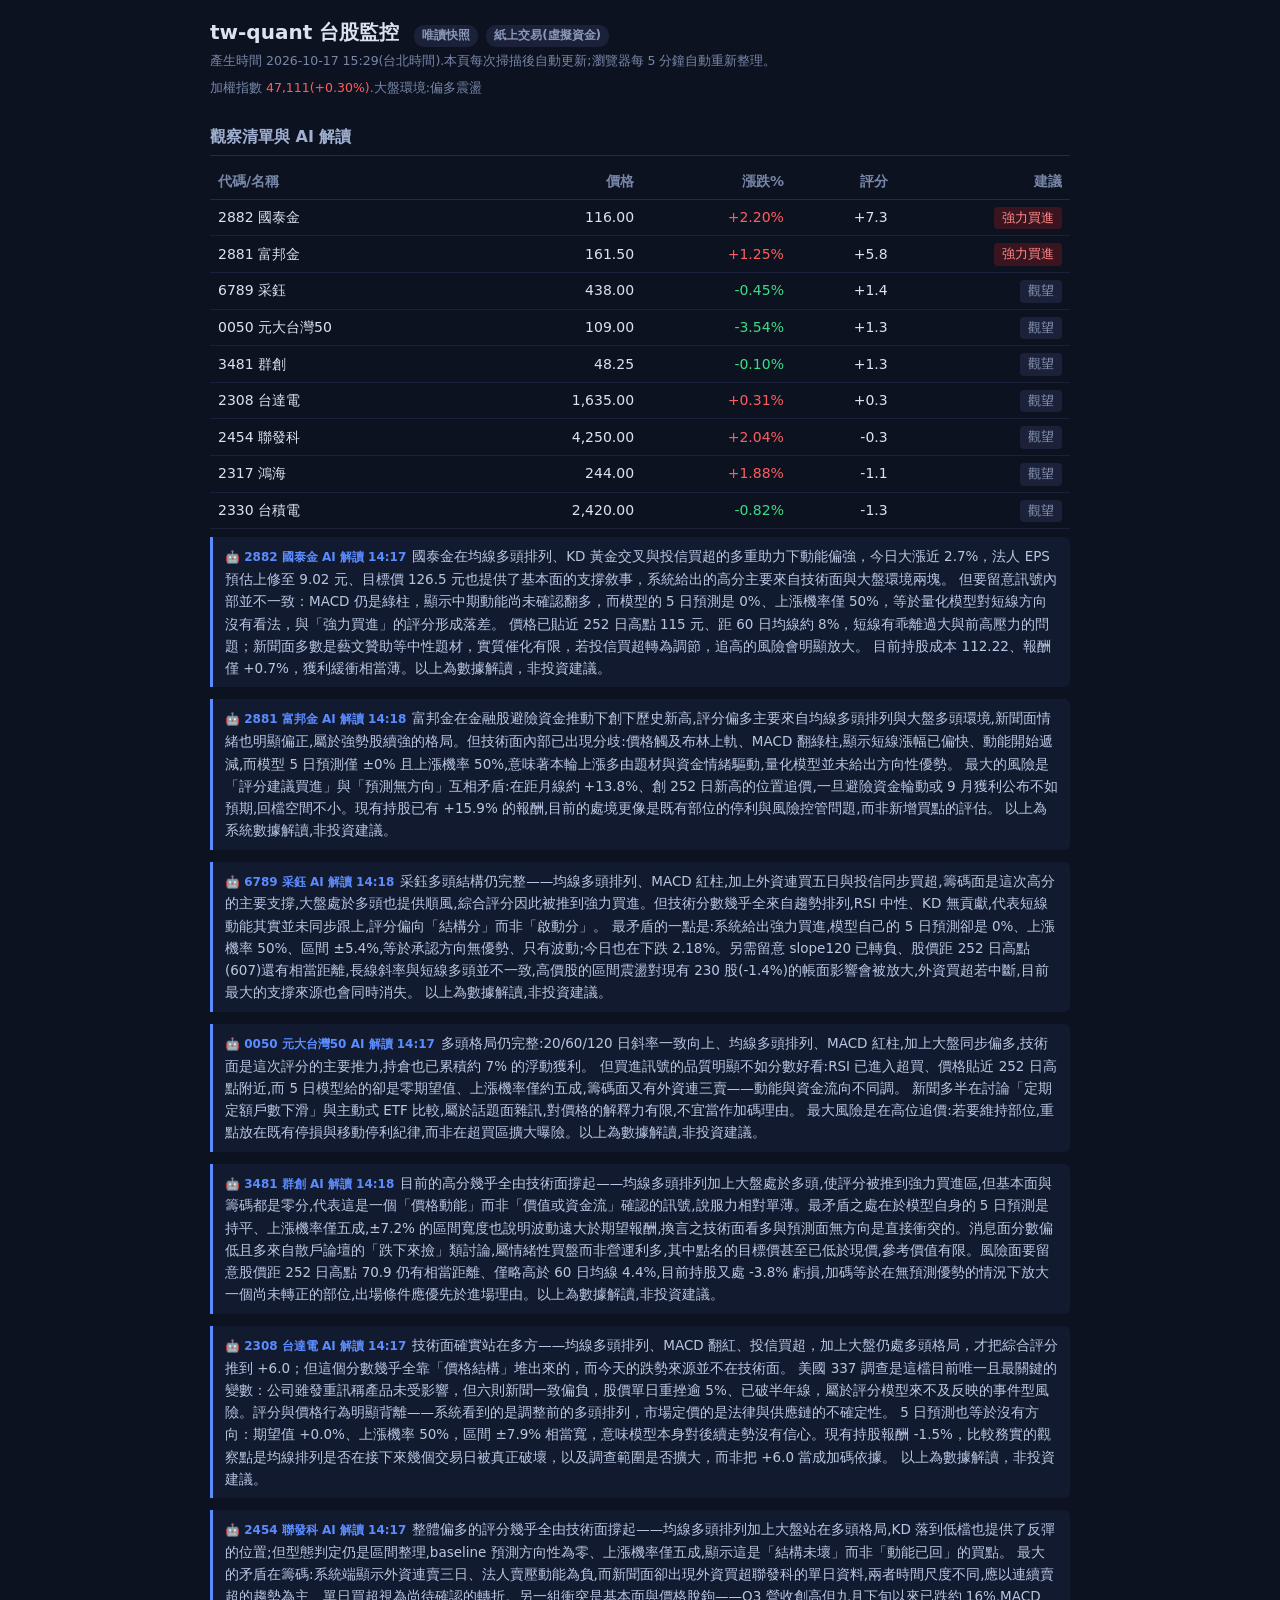
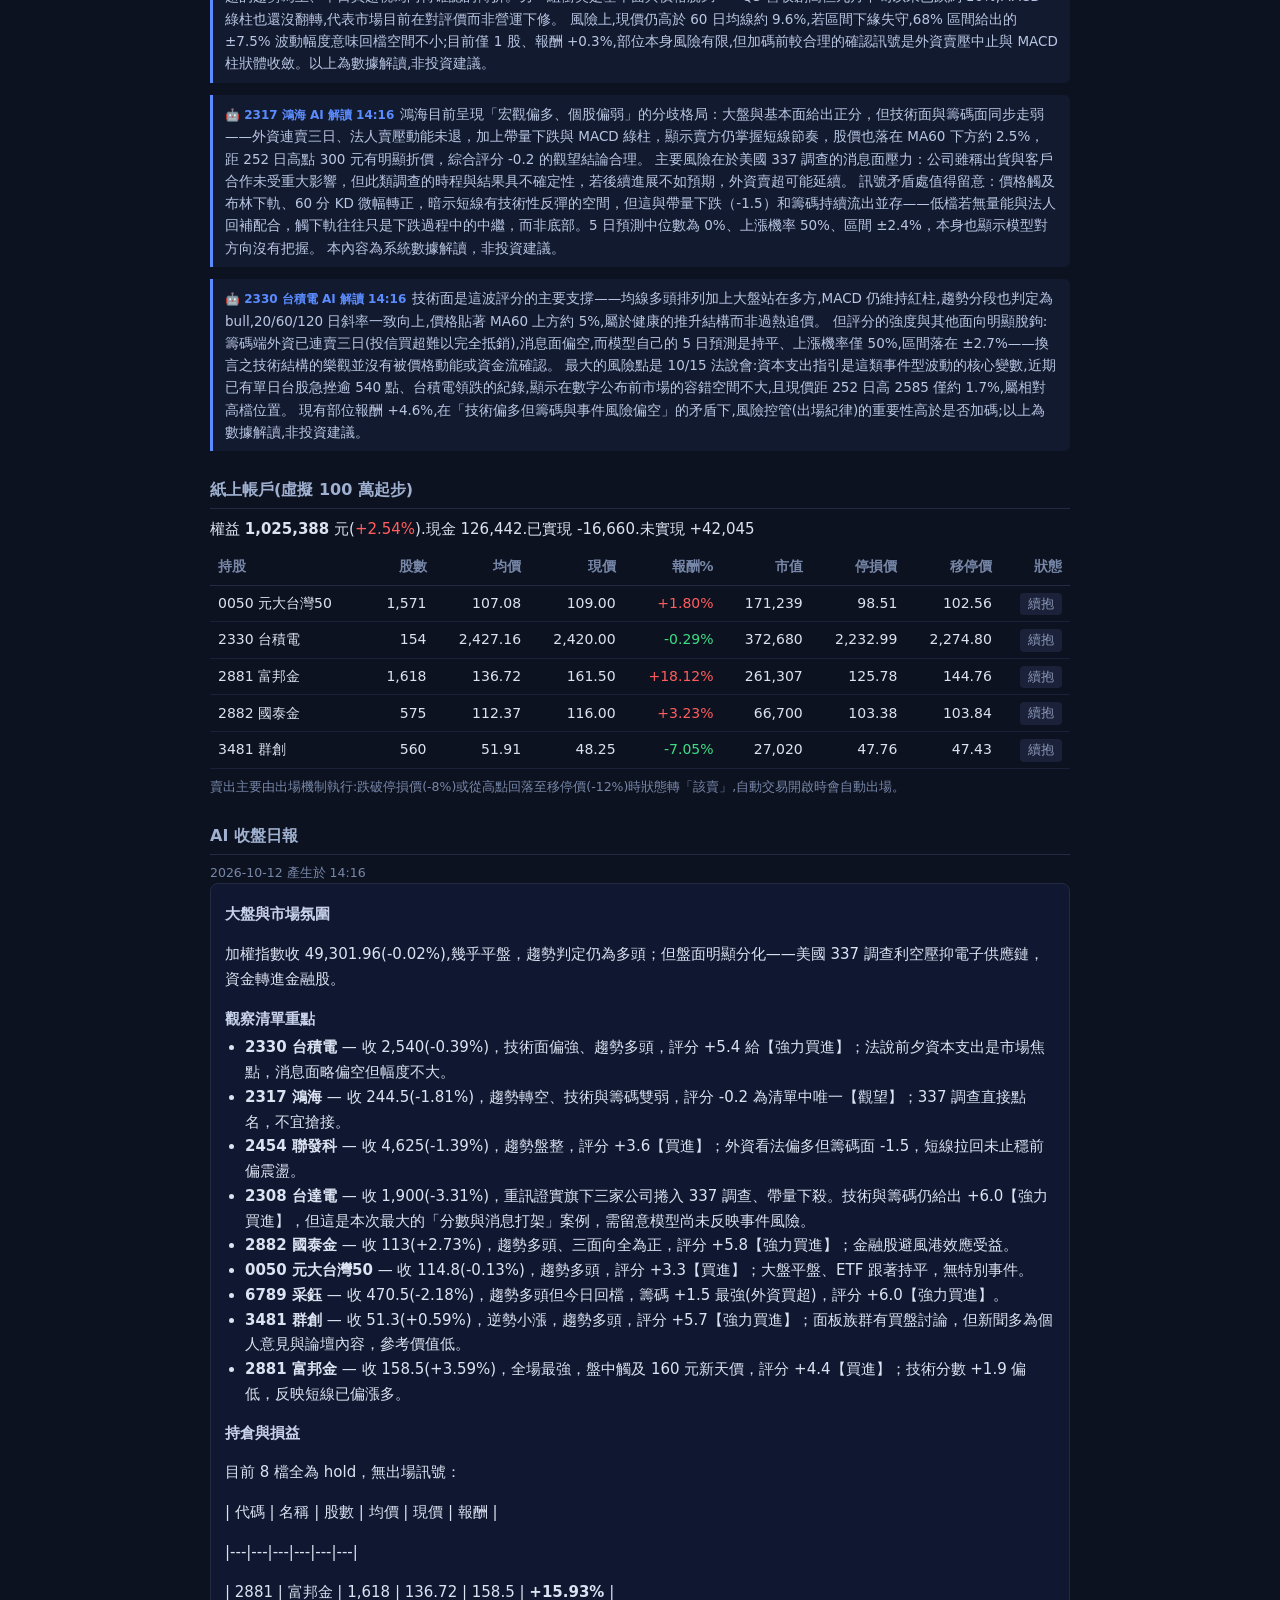
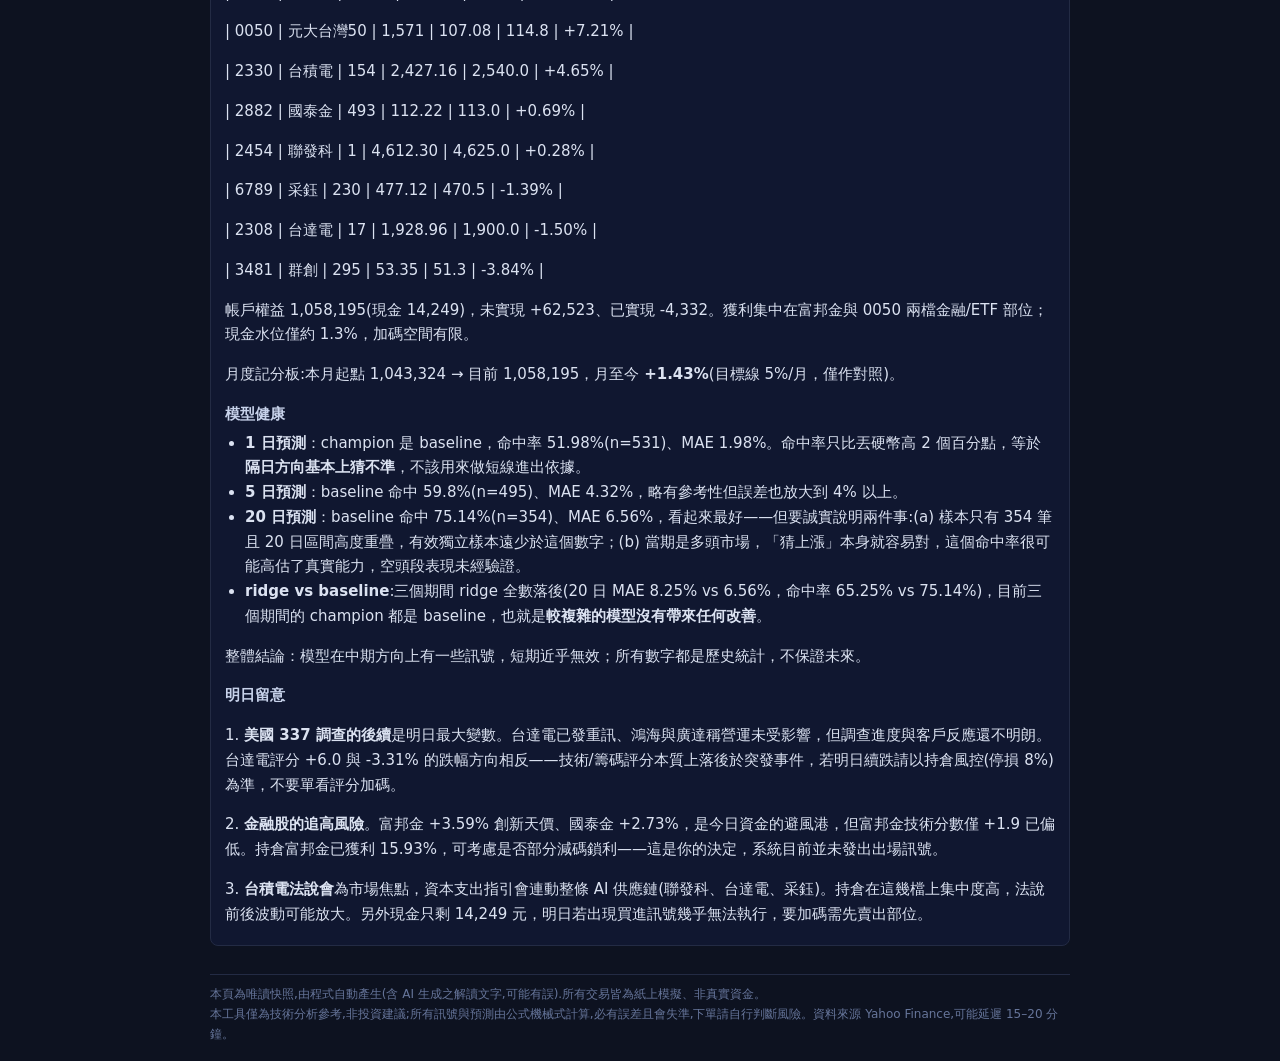
==== commit eef80d31: "snapshot 2026-10-17T15:29:49+08:00" ====
--- a/simple.html
+++ b/simple.html
@@ -23,17 +23,27 @@
 .foot{margin-top:28px;padding-top:10px;border-top:1px solid #232b44;color:#66759a;font-size:12px}
 .badge{display:inline-block;padding:1px 8px;border-radius:10px;background:#1a2138;
   color:#8b98b8;font-size:12px;margin-left:8px}
-</style></head><body><div class='wrap'><h1>tw-quant 台股監控 <span class='badge'>唯讀快照</span><span class='badge'>紙上交易(虛擬資金)</span></h1><div class='meta'>產生時間 2026-10-24 14:15(台北時間).本頁每次掃描後自動更新;瀏覽器每 5 分鐘自動重新整理。</div><div class='meta' style='margin-top:6px'>加權指數 <span class='down'>46,041(-0.54%)</span>.大盤環境:偏空震盪</div><h2>觀察清單與 AI 解讀</h2><table><tr><th>代碼/名稱</th><th>價格</th><th>漲跌%</th><th>評分</th><th>建議</th></tr><tr><td>2881 富邦金</td><td>158.50</td><td class='flat'>+0.00%</td><td>+2.7</td><td><span class='rec hold'>觀望</span></td></tr><tr><td>2882 國泰金</td><td>113.50</td><td class='down'>-0.44%</td><td>+2.5</td><td><span class='rec hold'>觀望</span></td></tr><tr><td>2308 台達電</td><td>1,560.00</td><td class='down'>-4.00%</td><td>+0.5</td><td><span class='rec hold'>觀望</span></td></tr><tr><td>2454 聯發科</td><td>4,010.00</td><td class='down'>-3.14%</td><td>+0.2</td><td><span class='rec hold'>觀望</span></td></tr><tr><td>6789 采鈺</td><td>438.00</td><td class='down'>-6.61%</td><td>-0.4</td><td><span class='rec hold'>觀望</span></td></tr><tr><td>2317 鴻海</td><td>245.00</td><td class='down'>-2.00%</td><td>-1.0</td><td><span class='rec hold'>觀望</span></td></tr><tr><td>2330 台積電</td><td>2,385.00</td><td class='down'>-1.45%</td><td>-1.2</td><td><span class='rec hold'>觀望</span></td></tr><tr><td>3481 群創</td><td>46.75</td><td class='down'>-3.61%</td><td>-1.3</td><td><span class='rec hold'>觀望</span></td></tr><tr><td>0050 元大台灣50</td><td>106.90</td><td class='down'>-0.33%</td><td>-1.5</td><td><span class='rec hold'>觀望</span></td></tr></table><div class='ai'><span class='t'>🤖 2881 富邦金 AI 解讀 14:18</span>富邦金在金融股避險資金推動下創下歷史新高,評分偏多主要來自均線多頭排列與大盤多頭環境,新聞面情緒也明顯偏正,屬於強勢股續強的格局。但技術面內部已出現分歧:價格觸及布林上軌、MACD 翻綠柱,顯示短線漲幅已偏快、動能開始遞減,而模型 5 日預測僅 ±0% 且上漲機率 50%,意味著本輪上漲多由題材與資金情緒驅動,量化模型並未給出方向性優勢。
-
-最大的風險是「評分建議買進」與「預測無方向」互相矛盾:在距月線約 +13.8%、創 252 日新高的位置追價,一旦避險資金輪動或 9 月獲利公布不如預期,回檔空間不小。現有持股已有 +15.9% 的報酬,目前的處境更像是既有部位的停利與風險控管問題,而非新增買點的評估。
-
-以上為系統數據解讀,非投資建議。</div><div class='ai'><span class='t'>🤖 2882 國泰金 AI 解讀 14:17</span>國泰金在均線多頭排列、KD 黃金交叉與投信買超的多重助力下動能偏強，今日大漲近 2.7%，法人 EPS 預估上修至 9.02 元、目標價 126.5 元也提供了基本面的支撐敘事，系統給出的高分主要來自技術面與大盤環境兩塊。
+</style></head><body><div class='wrap'><h1>tw-quant 台股監控 <span class='badge'>唯讀快照</span><span class='badge'>紙上交易(虛擬資金)</span></h1><div class='meta'>產生時間 2026-10-17 15:29(台北時間).本頁每次掃描後自動更新;瀏覽器每 5 分鐘自動重新整理。</div><div class='meta' style='margin-top:6px'>加權指數 <span class='up'>47,111(+0.30%)</span>.大盤環境:偏多震盪</div><h2>觀察清單與 AI 解讀</h2><table><tr><th>代碼/名稱</th><th>價格</th><th>漲跌%</th><th>評分</th><th>建議</th></tr><tr><td>2882 國泰金</td><td>116.00</td><td class='up'>+2.20%</td><td>+7.3</td><td><span class='rec buy'>強力買進</span></td></tr><tr><td>2881 富邦金</td><td>161.50</td><td class='up'>+1.25%</td><td>+5.8</td><td><span class='rec buy'>強力買進</span></td></tr><tr><td>6789 采鈺</td><td>438.00</td><td class='down'>-0.45%</td><td>+1.4</td><td><span class='rec hold'>觀望</span></td></tr><tr><td>0050 元大台灣50</td><td>109.00</td><td class='down'>-3.54%</td><td>+1.3</td><td><span class='rec hold'>觀望</span></td></tr><tr><td>3481 群創</td><td>48.25</td><td class='down'>-0.10%</td><td>+1.3</td><td><span class='rec hold'>觀望</span></td></tr><tr><td>2308 台達電</td><td>1,635.00</td><td class='up'>+0.31%</td><td>+0.3</td><td><span class='rec hold'>觀望</span></td></tr><tr><td>2454 聯發科</td><td>4,250.00</td><td class='up'>+2.04%</td><td>-0.3</td><td><span class='rec hold'>觀望</span></td></tr><tr><td>2317 鴻海</td><td>244.00</td><td class='up'>+1.88%</td><td>-1.1</td><td><span class='rec hold'>觀望</span></td></tr><tr><td>2330 台積電</td><td>2,420.00</td><td class='down'>-0.82%</td><td>-1.3</td><td><span class='rec hold'>觀望</span></td></tr></table><div class='ai'><span class='t'>🤖 2882 國泰金 AI 解讀 14:17</span>國泰金在均線多頭排列、KD 黃金交叉與投信買超的多重助力下動能偏強，今日大漲近 2.7%，法人 EPS 預估上修至 9.02 元、目標價 126.5 元也提供了基本面的支撐敘事，系統給出的高分主要來自技術面與大盤環境兩塊。
 
 但要留意訊號內部並不一致：MACD 仍是綠柱，顯示中期動能尚未確認翻多，而模型的 5 日預測是 0%、上漲機率僅 50%，等於量化模型對短線方向沒有看法，與「強力買進」的評分形成落差。
 
 價格已貼近 252 日高點 115 元、距 60 日均線約 8%，短線有乖離過大與前高壓力的問題；新聞面多數是藝文贊助等中性題材，實質催化有限，若投信買超轉為調節，追高的風險會明顯放大。
 
-目前持股成本 112.22、報酬僅 +0.7%，獲利緩衝相當薄。以上為數據解讀，非投資建議。</div><div class='ai'><span class='t'>🤖 2308 台達電 AI 解讀 14:17</span>技術面確實站在多方——均線多頭排列、MACD 翻紅、投信買超，加上大盤仍處多頭格局，才把綜合評分推到 +6.0；但這個分數幾乎全靠「價格結構」堆出來的，而今天的跌勢來源並不在技術面。
+目前持股成本 112.22、報酬僅 +0.7%，獲利緩衝相當薄。以上為數據解讀，非投資建議。</div><div class='ai'><span class='t'>🤖 2881 富邦金 AI 解讀 14:18</span>富邦金在金融股避險資金推動下創下歷史新高,評分偏多主要來自均線多頭排列與大盤多頭環境,新聞面情緒也明顯偏正,屬於強勢股續強的格局。但技術面內部已出現分歧:價格觸及布林上軌、MACD 翻綠柱,顯示短線漲幅已偏快、動能開始遞減,而模型 5 日預測僅 ±0% 且上漲機率 50%,意味著本輪上漲多由題材與資金情緒驅動,量化模型並未給出方向性優勢。
+
+最大的風險是「評分建議買進」與「預測無方向」互相矛盾:在距月線約 +13.8%、創 252 日新高的位置追價,一旦避險資金輪動或 9 月獲利公布不如預期,回檔空間不小。現有持股已有 +15.9% 的報酬,目前的處境更像是既有部位的停利與風險控管問題,而非新增買點的評估。
+
+以上為系統數據解讀,非投資建議。</div><div class='ai'><span class='t'>🤖 6789 采鈺 AI 解讀 14:18</span>采鈺多頭結構仍完整——均線多頭排列、MACD 紅柱,加上外資連買五日與投信同步買超,籌碼面是這次高分的主要支撐,大盤處於多頭也提供順風,綜合評分因此被推到強力買進。但技術分數幾乎全來自趨勢排列,RSI 中性、KD 無貢獻,代表短線動能其實並未同步跟上,評分偏向「結構分」而非「啟動分」。
+
+最矛盾的一點是:系統給出強力買進,模型自己的 5 日預測卻是 0%、上漲機率 50%、區間 ±5.4%,等於承認方向無優勢、只有波動;今日也在下跌 2.18%。另需留意 slope120 已轉負、股價距 252 日高點(607)還有相當距離,長線斜率與短線多頭並不一致,高價股的區間震盪對現有 230 股(-1.4%)的帳面影響會被放大,外資買超若中斷,目前最大的支撐來源也會同時消失。
+
+以上為數據解讀,非投資建議。</div><div class='ai'><span class='t'>🤖 0050 元大台灣50 AI 解讀 14:17</span>多頭格局仍完整:20/60/120 日斜率一致向上、均線多頭排列、MACD 紅柱,加上大盤同步偏多,技術面是這次評分的主要推力,持倉也已累積約 7% 的浮動獲利。
+
+但買進訊號的品質明顯不如分數好看:RSI 已進入超買、價格貼近 252 日高點附近,而 5 日模型給的卻是零期望值、上漲機率僅約五成,籌碼面又有外資連三賣——動能與資金流向不同調。
+
+新聞多半在討論「定期定額戶數下滑」與主動式 ETF 比較,屬於話題面雜訊,對價格的解釋力有限,不宜當作加碼理由。
+
+最大風險是在高位追價:若要維持部位,重點放在既有停損與移動停利紀律,而非在超買區擴大曝險。以上為數據解讀,非投資建議。</div><div class='ai'><span class='t'>🤖 3481 群創 AI 解讀 14:18</span>目前的高分幾乎全由技術面撐起——均線多頭排列加上大盤處於多頭,使評分被推到強力買進區,但基本面與籌碼都是零分,代表這是一個「價格動能」而非「價值或資金流」確認的訊號,說服力相對單薄。最矛盾之處在於模型自身的 5 日預測是持平、上漲機率僅五成,±7.2% 的區間寬度也說明波動遠大於期望報酬,換言之技術面看多與預測面無方向是直接衝突的。消息面分數偏低且多來自散戶論壇的「跌下來撿」類討論,屬情緒性買盤而非營運利多,其中點名的目標價甚至已低於現價,參考價值有限。風險面要留意股價距 252 日高點 70.9 仍有相當距離、僅略高於 60 日均線 4.4%,目前持股又處 -3.8% 虧損,加碼等於在無預測優勢的情況下放大一個尚未轉正的部位,出場條件應優先於進場理由。以上為數據解讀,非投資建議。</div><div class='ai'><span class='t'>🤖 2308 台達電 AI 解讀 14:17</span>技術面確實站在多方——均線多頭排列、MACD 翻紅、投信買超，加上大盤仍處多頭格局，才把綜合評分推到 +6.0；但這個分數幾乎全靠「價格結構」堆出來的，而今天的跌勢來源並不在技術面。
 
 美國 337 調查是這檔目前唯一且最關鍵的變數：公司雖發重訊稱產品未受影響，但六則新聞一致偏負，股價單日重挫逾 5%、已破半年線，屬於評分模型來不及反映的事件型風險。評分與價格行為明顯背離——系統看到的是調整前的多頭排列，市場定價的是法律與供應鏈的不確定性。
 
@@ -43,11 +53,7 @@
 
 最大的矛盾在籌碼:系統端顯示外資連賣三日、法人賣壓動能為負,而新聞面卻出現外資買超聯發科的單日資料,兩者時間尺度不同,應以連續賣超的趨勢為主、單日買超視為尚待確認的轉折。另一組衝突是基本面與價格脫鉤——Q3 營收創高但九月下旬以來已跌約 16%,MACD 綠柱也還沒翻轉,代表市場目前在對評價而非營運下修。
 
-風險上,現價仍高於 60 日均線約 9.6%,若區間下緣失守,68% 區間給出的 ±7.5% 波動幅度意味回檔空間不小;目前僅 1 股、報酬 +0.3%,部位本身風險有限,但加碼前較合理的確認訊號是外資賣壓中止與 MACD 柱狀體收斂。以上為數據解讀,非投資建議。</div><div class='ai'><span class='t'>🤖 6789 采鈺 AI 解讀 14:18</span>采鈺多頭結構仍完整——均線多頭排列、MACD 紅柱,加上外資連買五日與投信同步買超,籌碼面是這次高分的主要支撐,大盤處於多頭也提供順風,綜合評分因此被推到強力買進。但技術分數幾乎全來自趨勢排列,RSI 中性、KD 無貢獻,代表短線動能其實並未同步跟上,評分偏向「結構分」而非「啟動分」。
-
-最矛盾的一點是:系統給出強力買進,模型自己的 5 日預測卻是 0%、上漲機率 50%、區間 ±5.4%,等於承認方向無優勢、只有波動;今日也在下跌 2.18%。另需留意 slope120 已轉負、股價距 252 日高點(607)還有相當距離,長線斜率與短線多頭並不一致,高價股的區間震盪對現有 230 股(-1.4%)的帳面影響會被放大,外資買超若中斷,目前最大的支撐來源也會同時消失。
-
-以上為數據解讀,非投資建議。</div><div class='ai'><span class='t'>🤖 2317 鴻海 AI 解讀 14:16</span>鴻海目前呈現「宏觀偏多、個股偏弱」的分歧格局：大盤與基本面給出正分，但技術面與籌碼面同步走弱——外資連賣三日、法人賣壓動能未退，加上帶量下跌與 MACD 綠柱，顯示賣方仍掌握短線節奏，股價也落在 MA60 下方約 2.5%，距 252 日高點 300 元有明顯折價，綜合評分 -0.2 的觀望結論合理。
+風險上,現價仍高於 60 日均線約 9.6%,若區間下緣失守,68% 區間給出的 ±7.5% 波動幅度意味回檔空間不小;目前僅 1 股、報酬 +0.3%,部位本身風險有限,但加碼前較合理的確認訊號是外資賣壓中止與 MACD 柱狀體收斂。以上為數據解讀,非投資建議。</div><div class='ai'><span class='t'>🤖 2317 鴻海 AI 解讀 14:16</span>鴻海目前呈現「宏觀偏多、個股偏弱」的分歧格局：大盤與基本面給出正分，但技術面與籌碼面同步走弱——外資連賣三日、法人賣壓動能未退，加上帶量下跌與 MACD 綠柱，顯示賣方仍掌握短線節奏，股價也落在 MA60 下方約 2.5%，距 252 日高點 300 元有明顯折價，綜合評分 -0.2 的觀望結論合理。
 
 主要風險在於美國 337 調查的消息面壓力：公司雖稱出貨與客戶合作未受重大影響，但此類調查的時程與結果具不確定性，若後續進展不如預期，外資賣超可能延續。
 
@@ -59,13 +65,7 @@
 
 最大的風險點是 10/15 法說會:資本支出指引是這類事件型波動的核心變數,近期已有單日台股急挫逾 540 點、台積電領跌的紀錄,顯示在數字公布前市場的容錯空間不大,且現價距 252 日高 2585 僅約 1.7%,屬相對高檔位置。
 
-現有部位報酬 +4.6%,在「技術偏多但籌碼與事件風險偏空」的矛盾下,風險控管(出場紀律)的重要性高於是否加碼;以上為數據解讀,非投資建議。</div><div class='ai'><span class='t'>🤖 3481 群創 AI 解讀 14:18</span>目前的高分幾乎全由技術面撐起——均線多頭排列加上大盤處於多頭,使評分被推到強力買進區,但基本面與籌碼都是零分,代表這是一個「價格動能」而非「價值或資金流」確認的訊號,說服力相對單薄。最矛盾之處在於模型自身的 5 日預測是持平、上漲機率僅五成,±7.2% 的區間寬度也說明波動遠大於期望報酬,換言之技術面看多與預測面無方向是直接衝突的。消息面分數偏低且多來自散戶論壇的「跌下來撿」類討論,屬情緒性買盤而非營運利多,其中點名的目標價甚至已低於現價,參考價值有限。風險面要留意股價距 252 日高點 70.9 仍有相當距離、僅略高於 60 日均線 4.4%,目前持股又處 -3.8% 虧損,加碼等於在無預測優勢的情況下放大一個尚未轉正的部位,出場條件應優先於進場理由。以上為數據解讀,非投資建議。</div><div class='ai'><span class='t'>🤖 0050 元大台灣50 AI 解讀 14:17</span>多頭格局仍完整:20/60/120 日斜率一致向上、均線多頭排列、MACD 紅柱,加上大盤同步偏多,技術面是這次評分的主要推力,持倉也已累積約 7% 的浮動獲利。
-
-但買進訊號的品質明顯不如分數好看:RSI 已進入超買、價格貼近 252 日高點附近,而 5 日模型給的卻是零期望值、上漲機率僅約五成,籌碼面又有外資連三賣——動能與資金流向不同調。
-
-新聞多半在討論「定期定額戶數下滑」與主動式 ETF 比較,屬於話題面雜訊,對價格的解釋力有限,不宜當作加碼理由。
-
-最大風險是在高位追價:若要維持部位,重點放在既有停損與移動停利紀律,而非在超買區擴大曝險。以上為數據解讀,非投資建議。</div><h2>紙上帳戶(虛擬 100 萬起步)</h2><div>權益 <b>1,009,567</b> 元(<span class='up'>+0.96%</span>).現金 152,622.已實現 -19,549.未實現 +29,114</div><table><tr><th>持股</th><th>股數</th><th>均價</th><th>現價</th><th>報酬%</th><th>市值</th><th>停損價</th><th>移停價</th><th>狀態</th></tr><tr><td>0050 元大台灣50</td><td>1,571</td><td>107.08</td><td>106.90</td><td class='down'>-0.17%</td><td>167,940</td><td>98.51</td><td>102.56</td><td><span class='rec hold'>續抱</span></td></tr><tr><td>2330 台積電</td><td>154</td><td>2,427.16</td><td>2,385.00</td><td class='down'>-1.74%</td><td>367,290</td><td>2,232.99</td><td>2,274.80</td><td><span class='rec hold'>續抱</span></td></tr><tr><td>2881 富邦金</td><td>1,618</td><td>136.72</td><td>158.50</td><td class='up'>+15.93%</td><td>256,453</td><td>125.78</td><td>144.76</td><td><span class='rec hold'>續抱</span></td></tr><tr><td>2882 國泰金</td><td>575</td><td>112.37</td><td>113.50</td><td class='up'>+1.00%</td><td>65,262</td><td>103.38</td><td>103.84</td><td><span class='rec hold'>續抱</span></td></tr></table><div class='meta'>賣出主要由出場機制執行:跌破停損價(-8%)或從高點回落至移停價(-12%)時狀態轉「該賣」,自動交易開啟時會自動出場。</div><h2>AI 收盤日報</h2><div class='meta'>2026-10-12 產生於 14:16</div><div class='report'><h4>大盤與市場氛圍</h4>
+現有部位報酬 +4.6%,在「技術偏多但籌碼與事件風險偏空」的矛盾下,風險控管(出場紀律)的重要性高於是否加碼;以上為數據解讀,非投資建議。</div><h2>紙上帳戶(虛擬 100 萬起步)</h2><div>權益 <b>1,025,388</b> 元(<span class='up'>+2.54%</span>).現金 126,442.已實現 -16,660.未實現 +42,045</div><table><tr><th>持股</th><th>股數</th><th>均價</th><th>現價</th><th>報酬%</th><th>市值</th><th>停損價</th><th>移停價</th><th>狀態</th></tr><tr><td>0050 元大台灣50</td><td>1,571</td><td>107.08</td><td>109.00</td><td class='up'>+1.80%</td><td>171,239</td><td>98.51</td><td>102.56</td><td><span class='rec hold'>續抱</span></td></tr><tr><td>2330 台積電</td><td>154</td><td>2,427.16</td><td>2,420.00</td><td class='down'>-0.29%</td><td>372,680</td><td>2,232.99</td><td>2,274.80</td><td><span class='rec hold'>續抱</span></td></tr><tr><td>2881 富邦金</td><td>1,618</td><td>136.72</td><td>161.50</td><td class='up'>+18.12%</td><td>261,307</td><td>125.78</td><td>144.76</td><td><span class='rec hold'>續抱</span></td></tr><tr><td>2882 國泰金</td><td>575</td><td>112.37</td><td>116.00</td><td class='up'>+3.23%</td><td>66,700</td><td>103.38</td><td>103.84</td><td><span class='rec hold'>續抱</span></td></tr><tr><td>3481 群創</td><td>560</td><td>51.91</td><td>48.25</td><td class='down'>-7.05%</td><td>27,020</td><td>47.76</td><td>47.43</td><td><span class='rec hold'>續抱</span></td></tr></table><div class='meta'>賣出主要由出場機制執行:跌破停損價(-8%)或從高點回落至移停價(-12%)時狀態轉「該賣」,自動交易開啟時會自動出場。</div><h2>AI 收盤日報</h2><div class='meta'>2026-10-12 產生於 14:16</div><div class='report'><h4>大盤與市場氛圍</h4>
 <p>加權指數收 49,301.96(-0.02%),幾乎平盤，趨勢判定仍為多頭；但盤面明顯分化——美國 337 調查利空壓抑電子供應鏈，資金轉進金融股。</p>
 <h4>觀察清單重點</h4>
 <ul>
